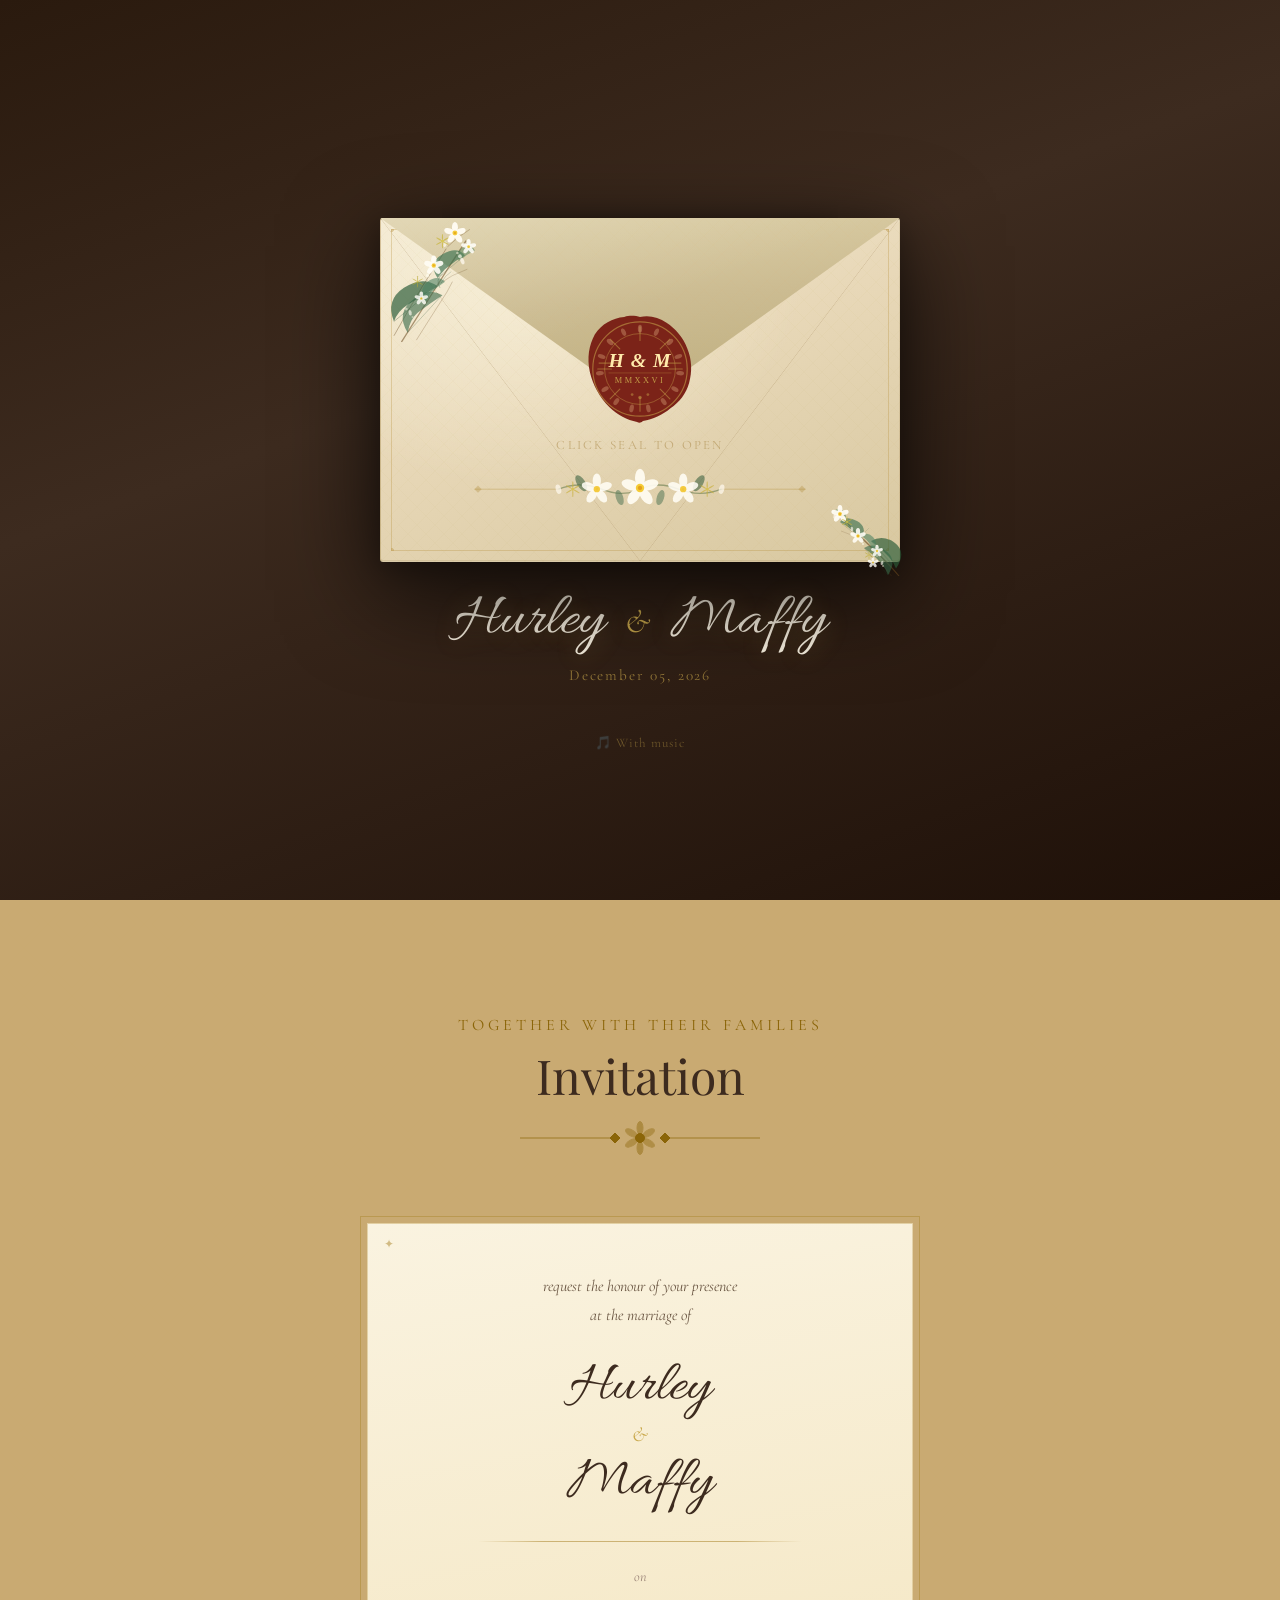
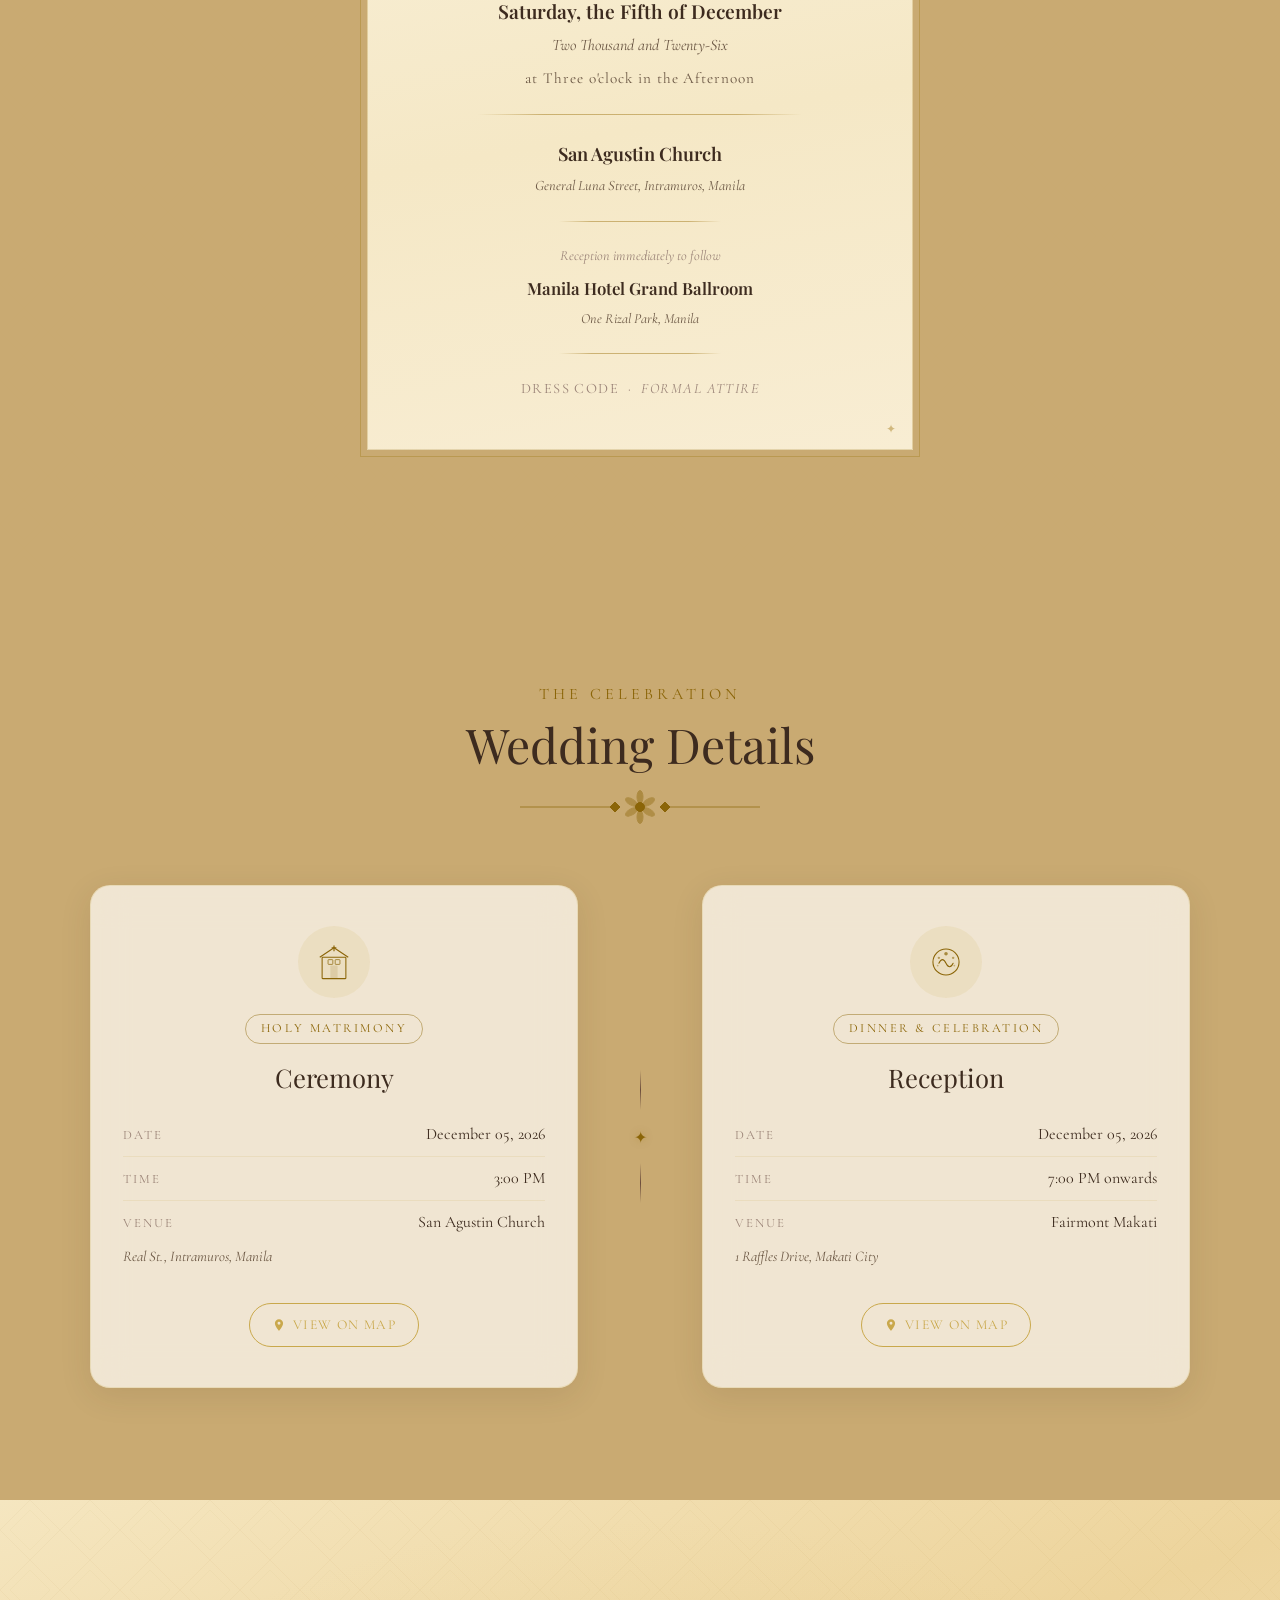
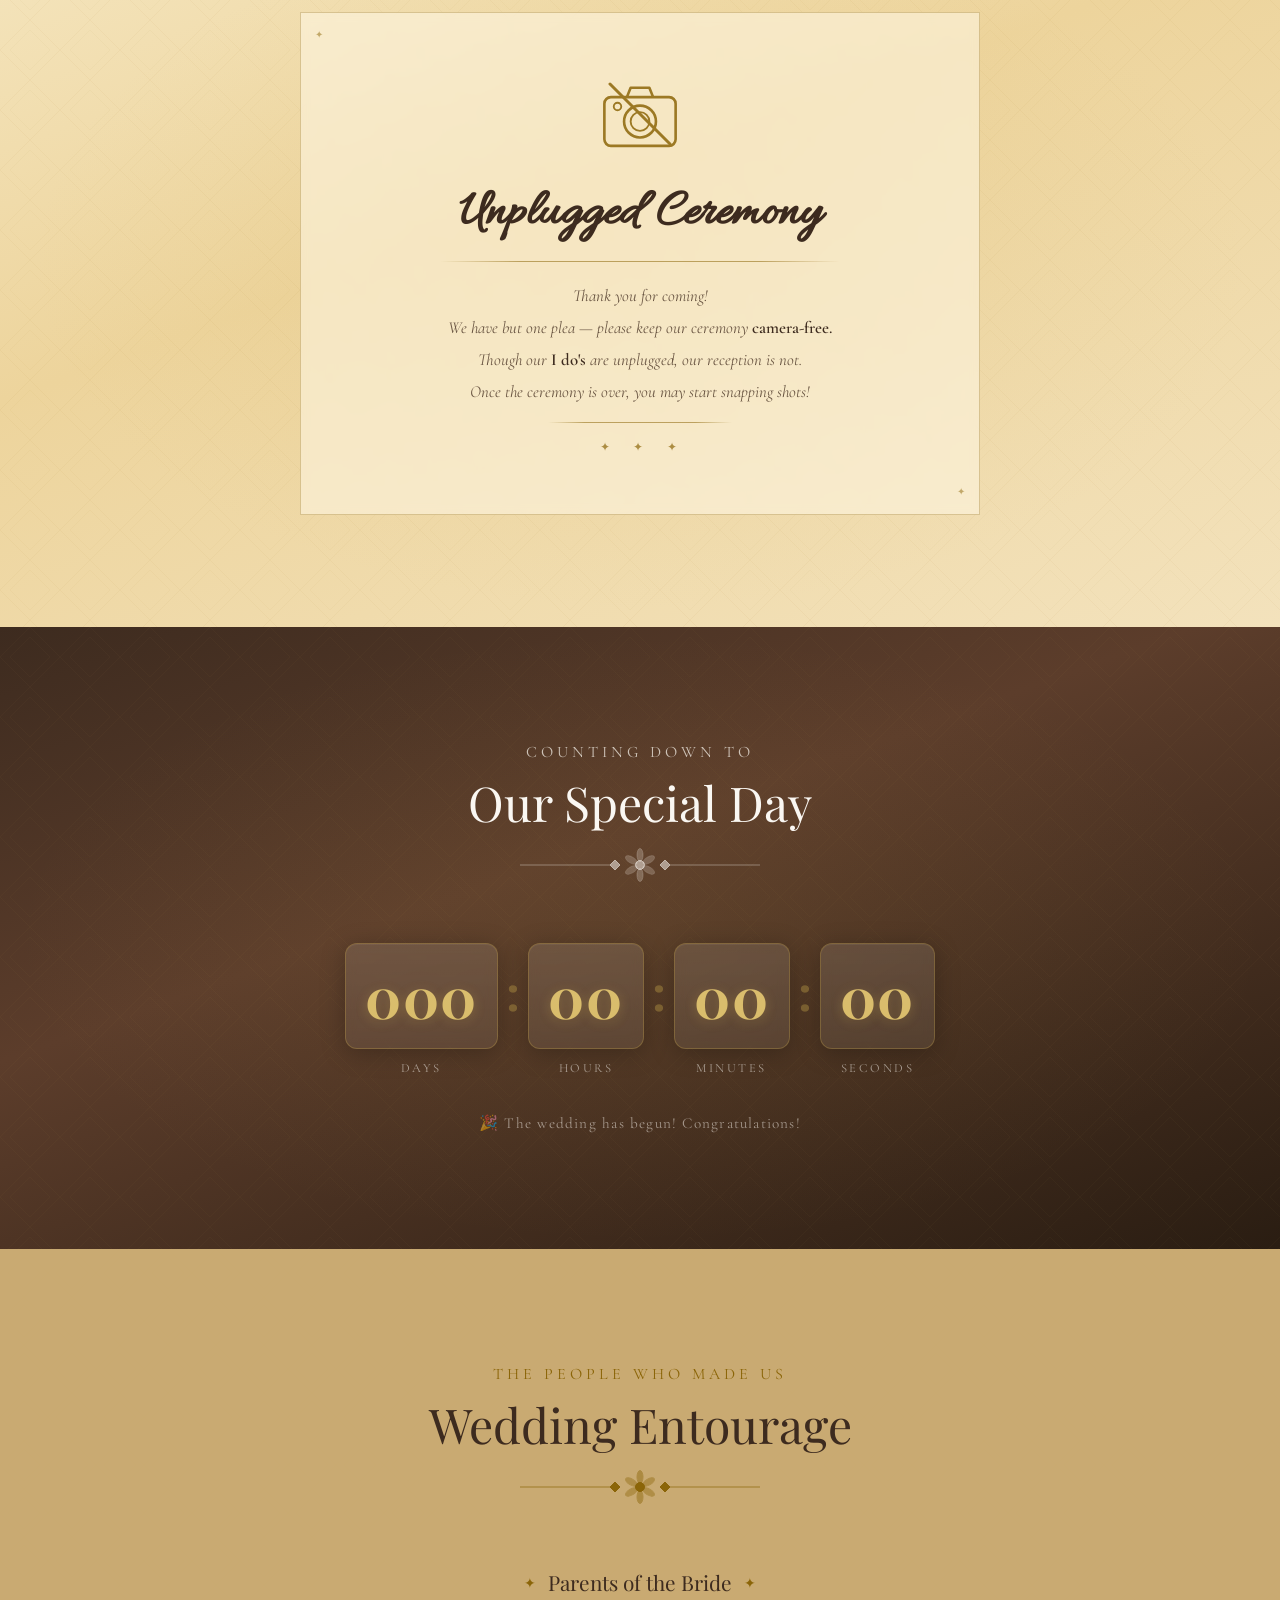
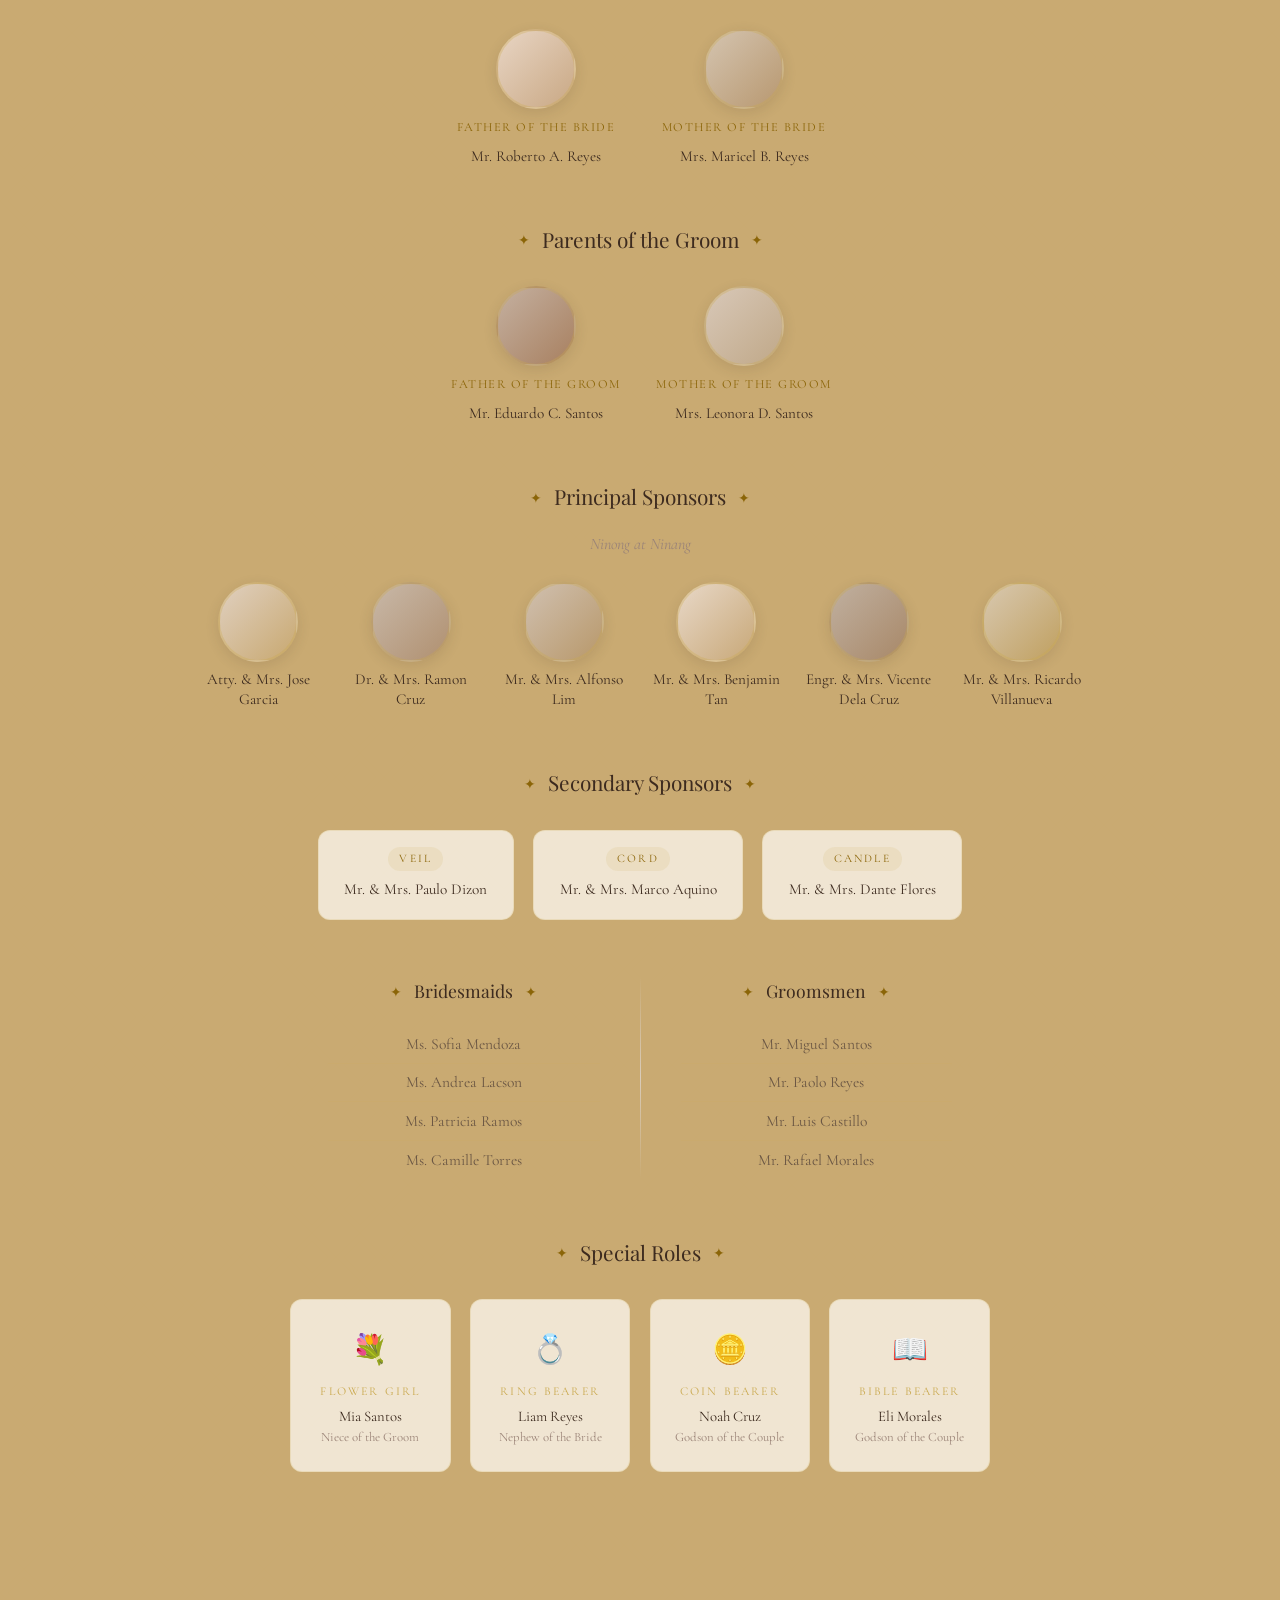
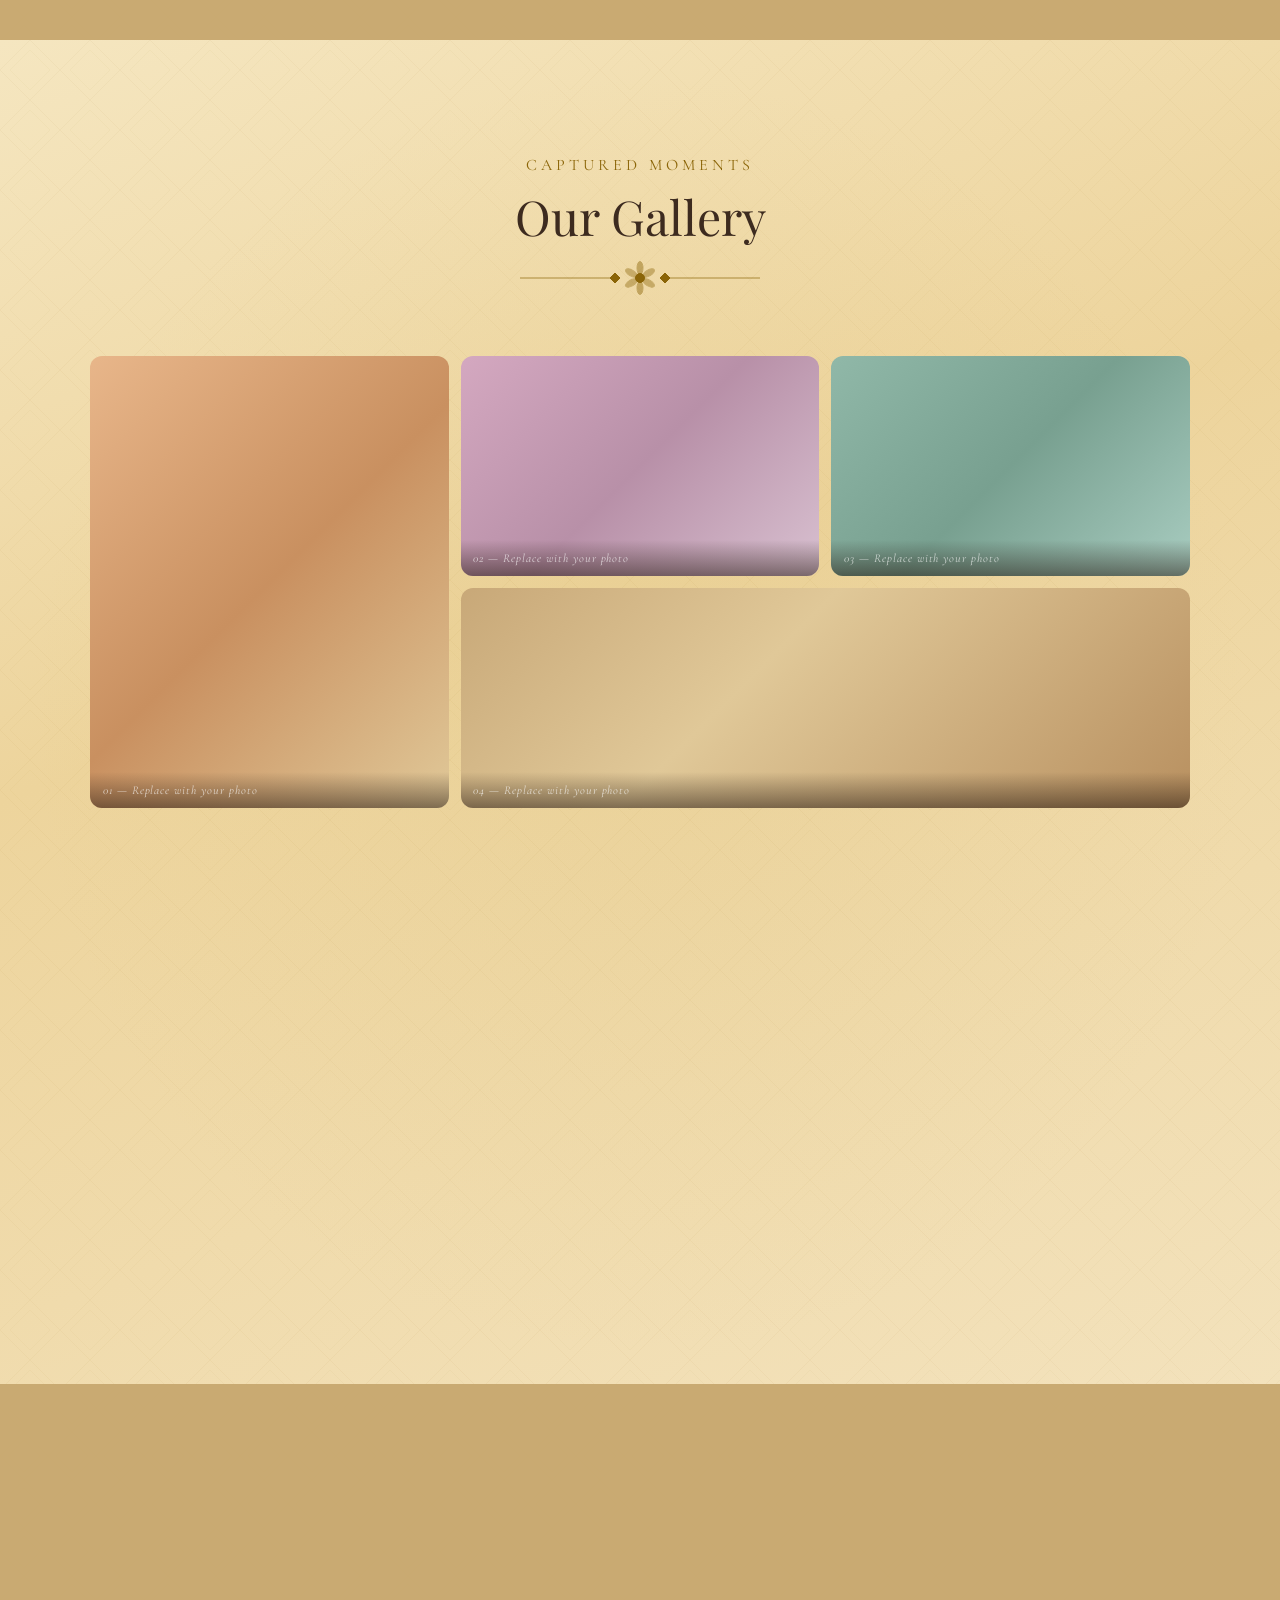
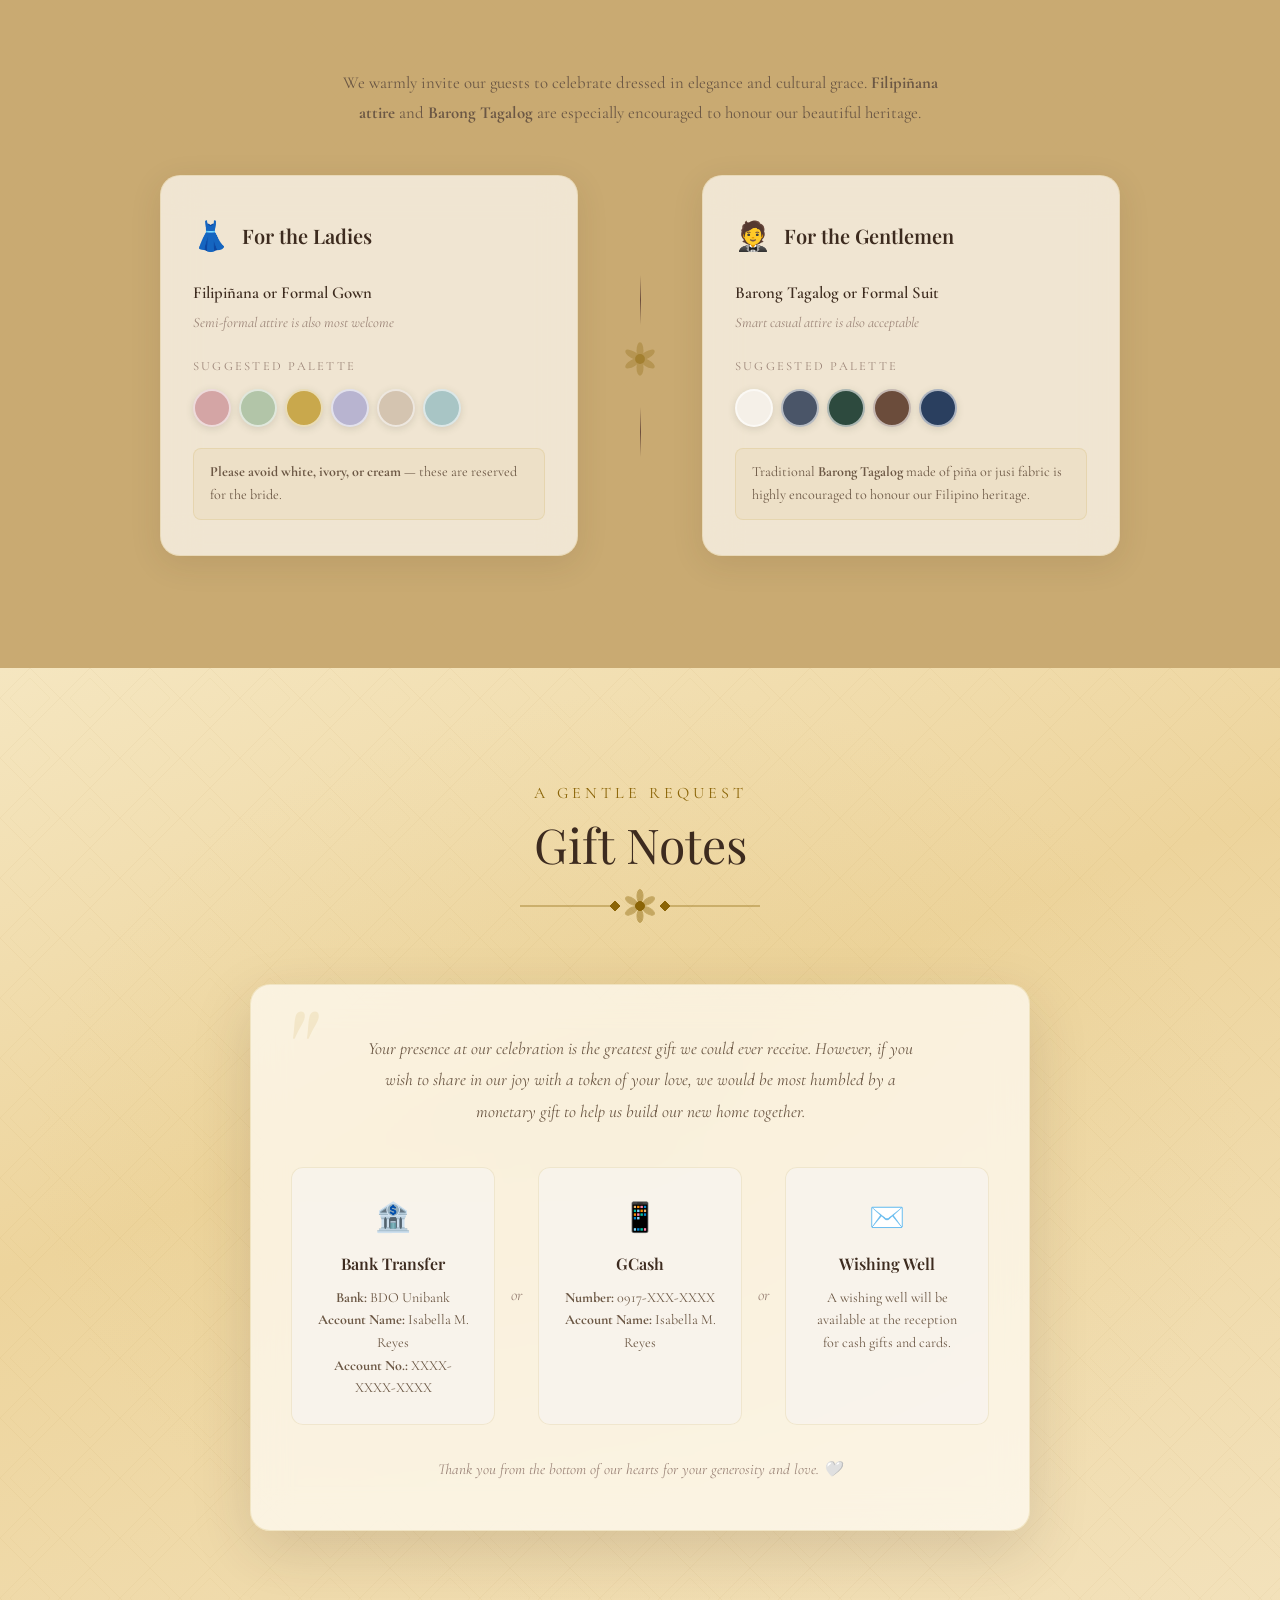
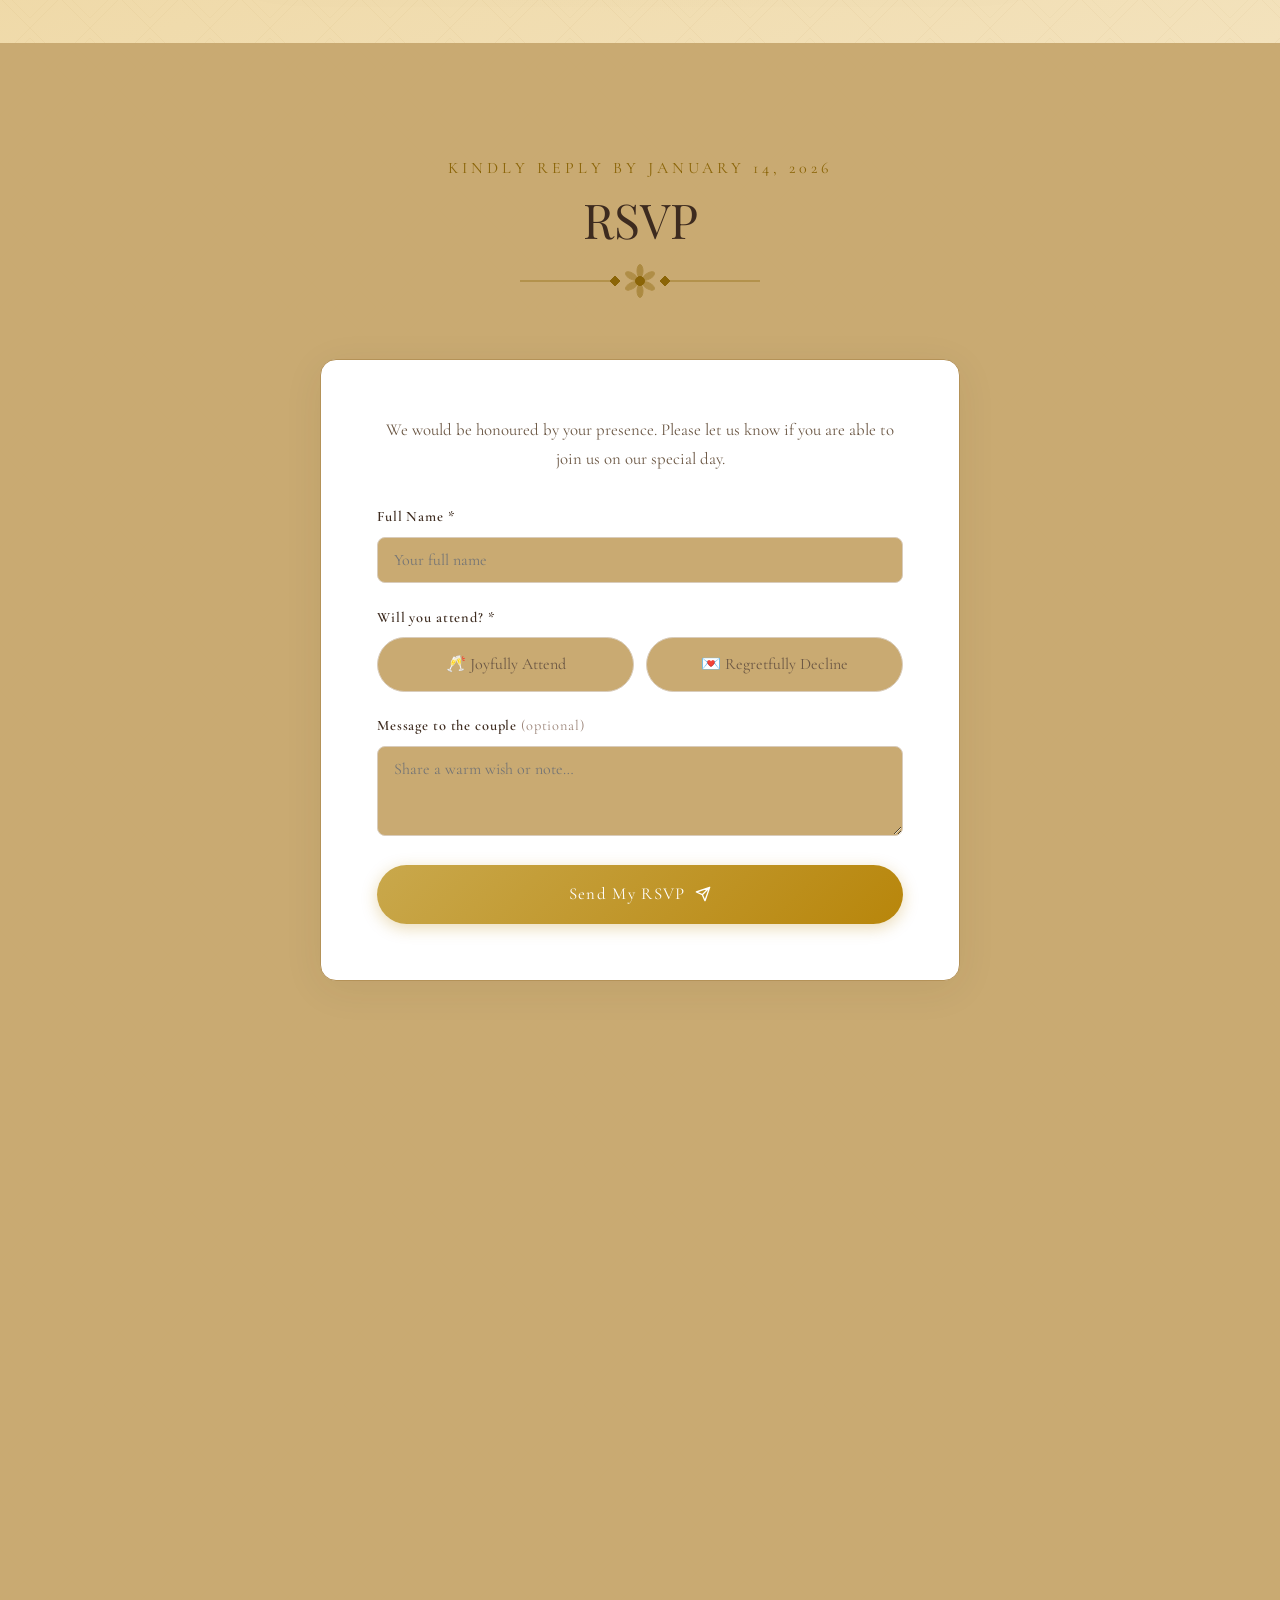
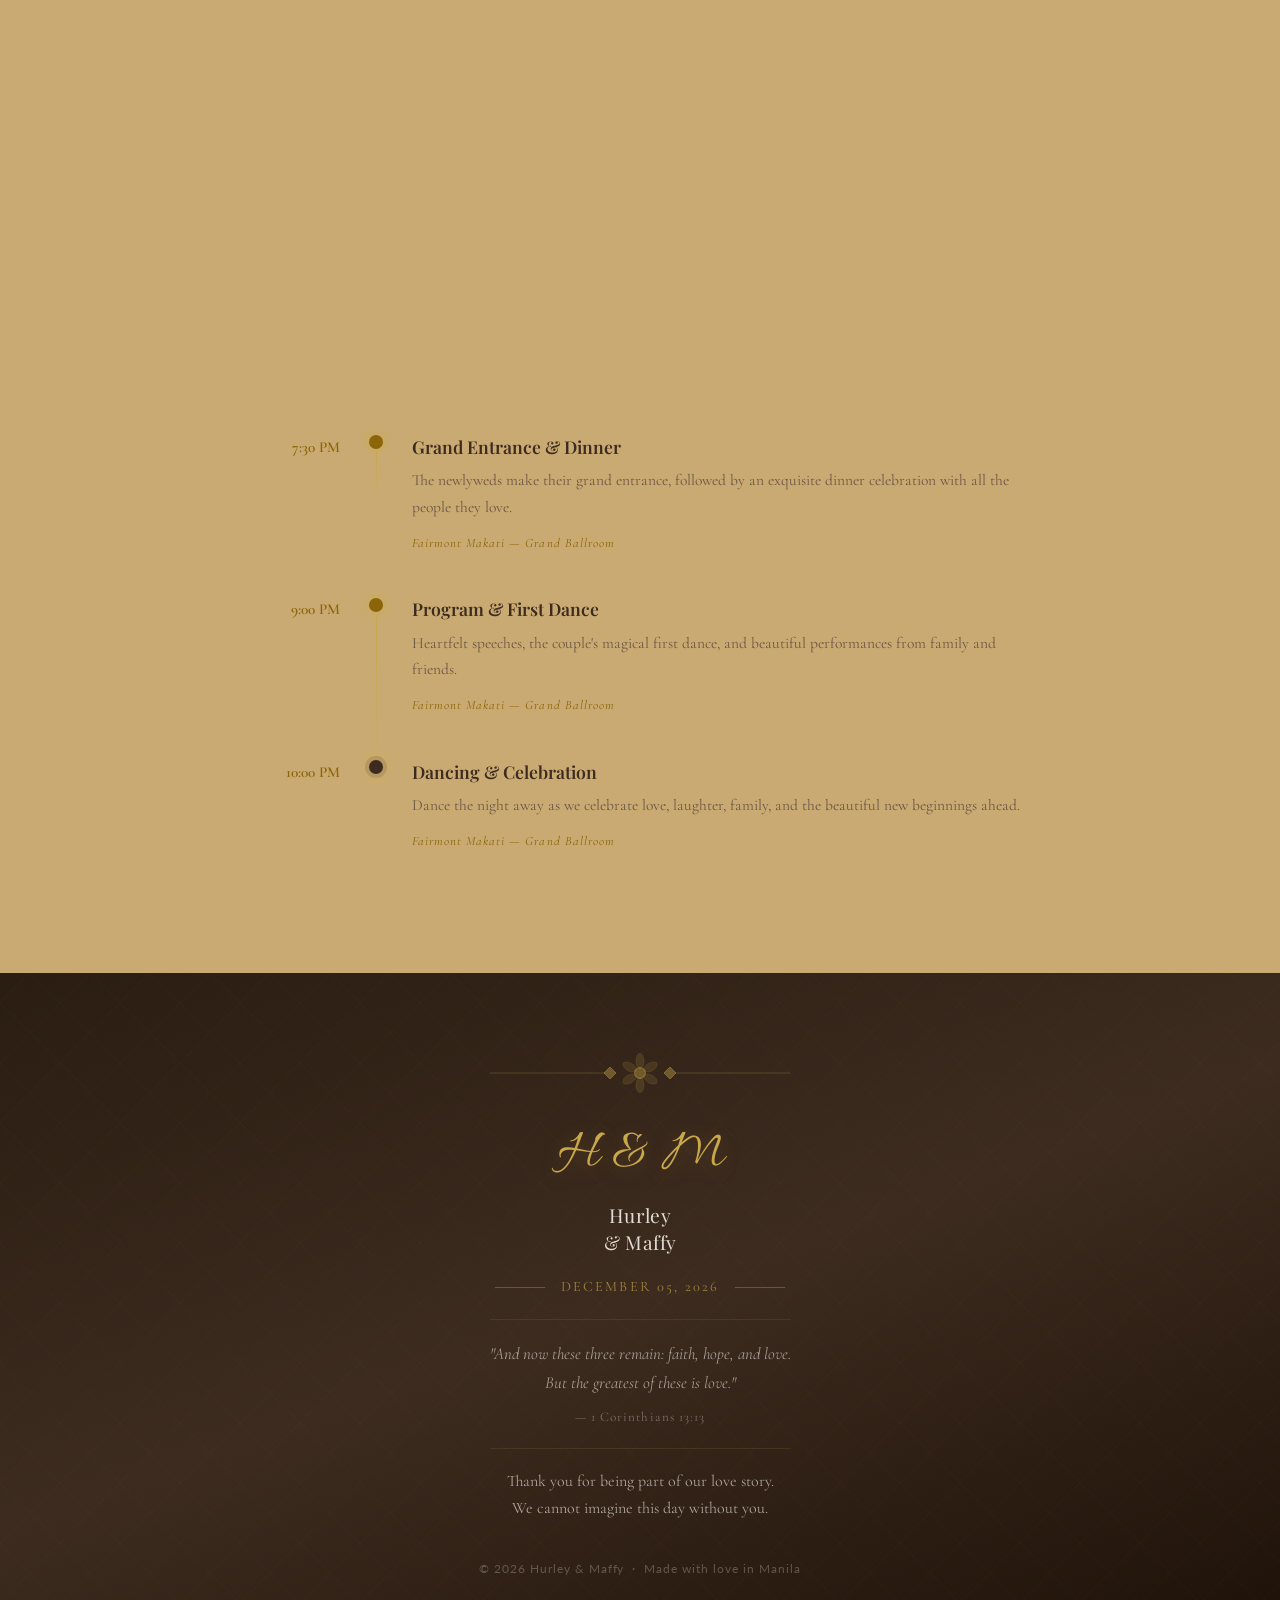
==== index.html @ 31b32812 "index.html > to be fix" ====
<!DOCTYPE html>
<html lang="en">
<head>
  <meta charset="UTF-8" />
  <meta name="viewport" content="width=device-width, initial-scale=1.0" />
  <meta name="description" content="You are cordially invited to the wedding celebration of Hurley and Maffy on December 05, 2026 in Manila, Philippines." />
  <meta property="og:title" content="Hurley &amp; Maffyss | Wedding — December 05, 2026" />
  <meta property="og:description" content="Join us as we celebrate the union of two hearts in Manila, Philippines." />
  <title>Hurley &amp; Maffy | Wedding — December 05, 2026</title>
  <link rel="preconnect" href="https://fonts.googleapis.com" />
  <link rel="preconnect" href="https://fonts.gstatic.com" crossorigin />
  <link href="https://fonts.googleapis.com/css2?family=Allura&family=Playfair+Display:ital,wght@0,400;0,600;0,700;1,400;1,600&family=Cormorant+Garamond:ital,wght@0,300;0,400;0,500;0,600;1,300;1,400;1,600&family=Lato:wght@300;400;700&display=swap" rel="stylesheet" />
  <link rel="stylesheet" href="styles.css" />
</head>
<body>

  <!-- ░░ SPLASH / ENVELOPE ░░ -->
  <div class="splash-screen" id="splashScreen" role="dialog" aria-label="Open invitation">
    <div class="splash-petals" aria-hidden="true">
      <div class="sp" style="--x:10%;--d:0s;--dur:9s"></div>
      <div class="sp" style="--x:25%;--d:1.2s;--dur:11s"></div>
      <div class="sp" style="--x:45%;--d:2.5s;--dur:8s"></div>
      <div class="sp" style="--x:65%;--d:.6s;--dur:12s"></div>
      <div class="sp" style="--x:82%;--d:3s;--dur:10s"></div>
    </div>

    <div class="env-scene">
      <!-- Envelope -->
      <div class="envelope" id="envelope">

        <!-- Flap (folds backward on open) -->
        <div class="env-flap" id="envFlap" aria-hidden="true">
          <div class="env-flap-face"></div>
        </div>

        <!-- Body -->
        <div class="env-body">
          <!-- Diagonal fold lines -->
          <div class="env-folds" aria-hidden="true"></div>

          <!-- Wax seal (flat style) -->
          <button class="env-seal" id="sealBtn" aria-label="Click seal to open invitation">
            <svg class="seal-svg" viewBox="0 0 120 120" aria-hidden="true">
              <!-- Flat wax blob — organic edge, solid colour, no 3-D effects -->
              <path d="M60 7 C69 5,79 7,87 13 C96 19,104 28,108 39
                        C113 51,113 63,110 74 C107 85,100 94,91 100
                        C83 107,73 111,63 113 C61 115,59 115,57 114
                        C47 112,37 107,29 99 C19 89,12 76,9 63
                        C6 49,8 36,14 25 C21 14,32 8,44 7 C50 5,56 6,60 7Z"
                    fill="#7B2318"/>

              <!-- Outer ring -->
              <circle cx="60" cy="60" r="48" fill="none"
                      stroke="rgba(201,168,76,.55)" stroke-width="1.2"/>

              <!-- Inner ring -->
              <circle cx="60" cy="60" r="36" fill="none"
                      stroke="rgba(201,168,76,.45)" stroke-width=".9"/>

              <!-- 8-ray Philippine sun -->
              <g transform="translate(60,60)" stroke="rgba(201,168,76,.5)"
                 stroke-width="1.1" stroke-linecap="round">
                <line x1="0" y1="-43" x2="0" y2="-29"/>
                <line x1="0" y1="-43" x2="0" y2="-29" transform="rotate(45)"/>
                <line x1="0" y1="-43" x2="0" y2="-29" transform="rotate(90)"/>
                <line x1="0" y1="-43" x2="0" y2="-29" transform="rotate(135)"/>
                <line x1="0" y1="-43" x2="0" y2="-29" transform="rotate(180)"/>
                <line x1="0" y1="-43" x2="0" y2="-29" transform="rotate(225)"/>
                <line x1="0" y1="-43" x2="0" y2="-29" transform="rotate(270)"/>
                <line x1="0" y1="-43" x2="0" y2="-29" transform="rotate(315)"/>
              </g>

              <!-- Sampaguita petal wreath -->
              <g transform="translate(60,60)" fill="rgba(255,220,160,.28)">
                <ellipse cx="0" cy="-41" rx="2.2" ry="4" transform="rotate(0)"/>
                <ellipse cx="0" cy="-41" rx="2.2" ry="4" transform="rotate(24)"/>
                <ellipse cx="0" cy="-41" rx="2.2" ry="4" transform="rotate(48)"/>
                <ellipse cx="0" cy="-41" rx="2.2" ry="4" transform="rotate(72)"/>
                <ellipse cx="0" cy="-41" rx="2.2" ry="4" transform="rotate(96)"/>
                <ellipse cx="0" cy="-41" rx="2.2" ry="4" transform="rotate(120)"/>
                <ellipse cx="0" cy="-41" rx="2.2" ry="4" transform="rotate(144)"/>
                <ellipse cx="0" cy="-41" rx="2.2" ry="4" transform="rotate(168)"/>
                <ellipse cx="0" cy="-41" rx="2.2" ry="4" transform="rotate(192)"/>
                <ellipse cx="0" cy="-41" rx="2.2" ry="4" transform="rotate(216)"/>
                <ellipse cx="0" cy="-41" rx="2.2" ry="4" transform="rotate(240)"/>
                <ellipse cx="0" cy="-41" rx="2.2" ry="4" transform="rotate(264)"/>
                <ellipse cx="0" cy="-41" rx="2.2" ry="4" transform="rotate(288)"/>
                <ellipse cx="0" cy="-41" rx="2.2" ry="4" transform="rotate(312)"/>
                <ellipse cx="0" cy="-41" rx="2.2" ry="4" transform="rotate(336)"/>
              </g>

              <!-- Flanking rules -->
              <line x1="18" y1="54" x2="38" y2="54" stroke="rgba(201,168,76,.6)" stroke-width="1"/>
              <line x1="82" y1="54" x2="102" y2="54" stroke="rgba(201,168,76,.6)" stroke-width="1"/>

              <!-- H & M -->
              <text x="60" y="58" text-anchor="middle"
                    font-family="Georgia,'Times New Roman',serif"
                    font-size="20" font-style="italic" font-weight="bold"
                    fill="rgba(255,235,172,1)" letter-spacing="1">H &amp; M</text>

              <!-- Divider -->
              <line x1="28" y1="64" x2="92" y2="64"
                    stroke="rgba(201,168,76,.38)" stroke-width=".7"/>

              <!-- Year -->
              <text x="60" y="74" text-anchor="middle"
                    font-family="Georgia,serif" font-size="8.5"
                    fill="rgba(201,168,76,.9)" letter-spacing="2.5">MMXXVI</text>

              <!-- Bottom dots -->
              <circle cx="52" cy="86" r="1.4" fill="rgba(201,168,76,.45)"/>
              <circle cx="60" cy="89" r="1.8" fill="rgba(201,168,76,.5)"/>
              <circle cx="68" cy="86" r="1.4" fill="rgba(201,168,76,.45)"/>
            </svg>
          </button>
          <!-- Hint text below seal -->
          <p class="seal-hint">Click Seal To Open</p>

          <!-- Sampaguita garland under the seal -->
          <div class="env-garland" aria-hidden="true">
            <svg viewBox="0 0 300 62" xmlns="http://www.w3.org/2000/svg">
              <!-- Gold rules with diamond caps -->
              <line x1="12" y1="31" x2="82" y2="31" stroke="rgba(175,138,52,.38)" stroke-width=".8"/>
              <path d="M12 31 L15 28 L18 31 L15 34Z" fill="rgba(175,138,52,.32)"/>
              <line x1="218" y1="31" x2="288" y2="31" stroke="rgba(175,138,52,.38)" stroke-width=".8"/>
              <path d="M288 31 L285 28 L282 31 L285 34Z" fill="rgba(175,138,52,.32)"/>

              <!-- Connecting vine -->
              <path d="M82 31 Q100 24 118 31 Q135 38 150 31 Q165 24 182 31 Q200 38 218 31"
                    stroke="#4A6838" stroke-width="1.1" fill="none" opacity=".48"/>

              <!-- Leaves -->
              <ellipse cx="101" cy="26" rx="3.5" ry="7.5" fill="#3A6040" opacity=".58" transform="rotate(-32 101 26)"/>
              <ellipse cx="199" cy="26" rx="3.5" ry="7.5" fill="#3A6040" opacity=".58" transform="rotate(32 199 26)"/>
              <ellipse cx="133" cy="38" rx="3"   ry="6.5" fill="#487050" opacity=".5"  transform="rotate(-18 133 38)"/>
              <ellipse cx="167" cy="38" rx="3"   ry="6.5" fill="#487050" opacity=".5"  transform="rotate(18 167 38)"/>

              <!-- Centre sampaguita (large) -->
              <g transform="translate(150,30)">
                <ellipse cx="0" cy="-8.5" rx="4.2" ry="7.5" fill="#FFFCF2" opacity=".93"/>
                <ellipse cx="0" cy="-8.5" rx="4.2" ry="7.5" fill="#FFFCF2" opacity=".93" transform="rotate(72)"/>
                <ellipse cx="0" cy="-8.5" rx="4.2" ry="7.5" fill="#FFFCF2" opacity=".93" transform="rotate(144)"/>
                <ellipse cx="0" cy="-8.5" rx="4.2" ry="7.5" fill="#FFFCF2" opacity=".93" transform="rotate(216)"/>
                <ellipse cx="0" cy="-8.5" rx="4.2" ry="7.5" fill="#FFFCF2" opacity=".93" transform="rotate(288)"/>
                <circle cx="0" cy="0" r="3.5" fill="#F4C828" opacity=".92"/>
                <circle cx="0" cy="0" r="1.8" fill="#E09818" opacity=".82"/>
              </g>

              <!-- Left sampaguita -->
              <g transform="translate(114,31) scale(.82)">
                <ellipse cx="0" cy="-8.5" rx="4.2" ry="7.5" fill="#FFFDF5" opacity=".88"/>
                <ellipse cx="0" cy="-8.5" rx="4.2" ry="7.5" fill="#FFFDF5" opacity=".88" transform="rotate(72)"/>
                <ellipse cx="0" cy="-8.5" rx="4.2" ry="7.5" fill="#FFFDF5" opacity=".88" transform="rotate(144)"/>
                <ellipse cx="0" cy="-8.5" rx="4.2" ry="7.5" fill="#FFFDF5" opacity=".88" transform="rotate(216)"/>
                <ellipse cx="0" cy="-8.5" rx="4.2" ry="7.5" fill="#FFFDF5" opacity=".88" transform="rotate(288)"/>
                <circle cx="0" cy="0" r="3.2" fill="#F2C428" opacity=".88"/>
              </g>

              <!-- Right sampaguita -->
              <g transform="translate(186,31) scale(.82)">
                <ellipse cx="0" cy="-8.5" rx="4.2" ry="7.5" fill="#FFFDF5" opacity=".88"/>
                <ellipse cx="0" cy="-8.5" rx="4.2" ry="7.5" fill="#FFFDF5" opacity=".88" transform="rotate(72)"/>
                <ellipse cx="0" cy="-8.5" rx="4.2" ry="7.5" fill="#FFFDF5" opacity=".88" transform="rotate(144)"/>
                <ellipse cx="0" cy="-8.5" rx="4.2" ry="7.5" fill="#FFFDF5" opacity=".88" transform="rotate(216)"/>
                <ellipse cx="0" cy="-8.5" rx="4.2" ry="7.5" fill="#FFFDF5" opacity=".88" transform="rotate(288)"/>
                <circle cx="0" cy="0" r="3.2" fill="#F2C428" opacity=".88"/>
              </g>

              <!-- Ilang-ilang stars flanking -->
              <g transform="translate(94,31) scale(.6)">
                <path d="M0 0 Q1.6 4 .6 10 Q0 12 -.6 10 Q-1.6 4 0 0" fill="#C8B038" opacity=".68" transform="rotate(0)"/>
                <path d="M0 0 Q1.6 4 .6 10 Q0 12 -.6 10 Q-1.6 4 0 0" fill="#C8B038" opacity=".68" transform="rotate(60)"/>
                <path d="M0 0 Q1.6 4 .6 10 Q0 12 -.6 10 Q-1.6 4 0 0" fill="#C8B038" opacity=".68" transform="rotate(120)"/>
                <path d="M0 0 Q1.6 4 .6 10 Q0 12 -.6 10 Q-1.6 4 0 0" fill="#C8B038" opacity=".68" transform="rotate(180)"/>
                <path d="M0 0 Q1.6 4 .6 10 Q0 12 -.6 10 Q-1.6 4 0 0" fill="#C8B038" opacity=".68" transform="rotate(240)"/>
                <path d="M0 0 Q1.6 4 .6 10 Q0 12 -.6 10 Q-1.6 4 0 0" fill="#C8B038" opacity=".68" transform="rotate(300)"/>
                <circle cx="0" cy="0" r="2" fill="#D8C040" opacity=".72"/>
              </g>
              <g transform="translate(206,31) scale(.6)">
                <path d="M0 0 Q1.6 4 .6 10 Q0 12 -.6 10 Q-1.6 4 0 0" fill="#C8B038" opacity=".68" transform="rotate(0)"/>
                <path d="M0 0 Q1.6 4 .6 10 Q0 12 -.6 10 Q-1.6 4 0 0" fill="#C8B038" opacity=".68" transform="rotate(60)"/>
                <path d="M0 0 Q1.6 4 .6 10 Q0 12 -.6 10 Q-1.6 4 0 0" fill="#C8B038" opacity=".68" transform="rotate(120)"/>
                <path d="M0 0 Q1.6 4 .6 10 Q0 12 -.6 10 Q-1.6 4 0 0" fill="#C8B038" opacity=".68" transform="rotate(180)"/>
                <path d="M0 0 Q1.6 4 .6 10 Q0 12 -.6 10 Q-1.6 4 0 0" fill="#C8B038" opacity=".68" transform="rotate(240)"/>
                <path d="M0 0 Q1.6 4 .6 10 Q0 12 -.6 10 Q-1.6 4 0 0" fill="#C8B038" opacity=".68" transform="rotate(300)"/>
                <circle cx="0" cy="0" r="2" fill="#D8C040" opacity=".72"/>
              </g>

              <!-- Small buds -->
              <ellipse cx="82"  cy="31" rx="2.2" ry="4"   fill="#FFFAF0" opacity=".7"  transform="rotate(-15 82 31)"/>
              <ellipse cx="218" cy="31" rx="2.2" ry="4"   fill="#FFFAF0" opacity=".7"  transform="rotate(15 218 31)"/>
            </svg>
          </div>
        </div>

        <!-- Invitation card — slides up from inside when envelope opens -->
        <div class="env-card-clip" aria-hidden="true">
          <div class="env-card">
            <p class="ec-pre">You are cordially invited</p>
            <div class="ec-divider"></div>
            <p class="ec-names">Hurley <em>&amp;</em> Maffy</p>
            <div class="ec-divider"></div>
            <p class="ec-date">December 05, 2026</p>
          </div>
        </div>

        <!-- Filipiniana floral corner (sampaguita · ilang-ilang · tropical leaves) -->
        <div class="env-flowers" aria-hidden="true">
          <svg viewBox="0 0 250 225" xmlns="http://www.w3.org/2000/svg">

            <!-- MAIN STEMS -->
            <path d="M18 225 Q48 178 75 135 Q98 98 122 62" stroke="#6B4A20" stroke-width="2.2" fill="none" opacity=".55"/>
            <path d="M6 215 Q30 172 52 135 Q72 105 90 75" stroke="#5A3A14" stroke-width="1.4" fill="none" opacity=".42"/>
            <path d="M42 222 Q62 190 80 162 Q92 145 100 128" stroke="#6B4A20" stroke-width="1.1" fill="none" opacity=".38"/>
            <path d="M78 132 Q100 116 124 108" stroke="#5A3A14" stroke-width="1" fill="none" opacity=".32"/>
            <path d="M92 72 Q108 56 128 44" stroke="#6B4A20" stroke-width="1.3" fill="none" opacity=".38"/>

            <!-- BROAD TROPICAL LEAVES (banana / heliconia style) -->
            <!-- Leaf A – large, sweeps right -->
            <path d="M6 192 Q-8 158 22 138 Q52 118 76 135 Q54 150 28 165 Q12 175 6 192Z" fill="#2A5C38" opacity=".68"/>
            <line x1="6" y1="192" x2="74" y2="136" stroke="#1A3C22" stroke-width=".9" opacity=".5"/>

            <!-- Leaf B – overlapping lower -->
            <path d="M28 210 Q8 178 38 156 Q62 136 84 150 Q64 163 44 178 Q32 188 28 210Z" fill="#366848" opacity=".6"/>
            <line x1="28" y1="210" x2="82" y2="151" stroke="#244C30" stroke-width=".8" opacity=".45"/>

            <!-- Leaf C – upper area -->
            <path d="M76 122 Q60 98 84 84 Q108 70 120 86 Q104 94 88 108 Q80 117 76 122Z" fill="#3A7050" opacity=".65"/>
            <line x1="76" y1="122" x2="119" y2="87" stroke="#285040" stroke-width=".7" opacity=".45"/>

            <!-- Leaf D – small accent -->
            <path d="M58 160 Q44 142 60 128 Q76 116 88 128 Q76 135 64 148 Q60 156 58 160Z" fill="#4A8060" opacity=".58"/>

            <!-- Leaf E – tiny upper right -->
            <path d="M110 95 Q104 80 118 72 Q130 66 136 78 Q124 84 114 92Z" fill="#508058" opacity=".52"/>

            <!-- PALM FROND accent lines -->
            <path d="M80 138 Q72 125 84 116" stroke="#3A6040" stroke-width="1.2" fill="none" opacity=".4"/>
            <path d="M82 130 Q88 118 98 112" stroke="#3A6040" stroke-width="1" fill="none" opacity=".35"/>

            <!-- SAMPAGUITA (Jasminum sambac) — 5-petal white flowers -->
            <!-- Main flower 1 – large -->
            <g transform="translate(104,50)">
              <ellipse cx="0" cy="-9.5" rx="4.8" ry="8.5" fill="#FFFCF3" opacity=".95"/>
              <ellipse cx="0" cy="-9.5" rx="4.8" ry="8.5" fill="#FFFCF3" opacity=".95" transform="rotate(72)"/>
              <ellipse cx="0" cy="-9.5" rx="4.8" ry="8.5" fill="#FFFCF3" opacity=".95" transform="rotate(144)"/>
              <ellipse cx="0" cy="-9.5" rx="4.8" ry="8.5" fill="#FFFCF3" opacity=".95" transform="rotate(216)"/>
              <ellipse cx="0" cy="-9.5" rx="4.8" ry="8.5" fill="#FFFCF3" opacity=".95" transform="rotate(288)"/>
              <circle cx="0" cy="0" r="4"   fill="#F4CA30" opacity=".92"/>
              <circle cx="0" cy="0" r="2"   fill="#E8A818" opacity=".85"/>
            </g>

            <!-- Sampaguita 2 – medium -->
            <g transform="translate(70,102)">
              <ellipse cx="0" cy="-8.5" rx="4.3" ry="7.5" fill="#FFFDF5" opacity=".9"/>
              <ellipse cx="0" cy="-8.5" rx="4.3" ry="7.5" fill="#FFFDF5" opacity=".9" transform="rotate(72)"/>
              <ellipse cx="0" cy="-8.5" rx="4.3" ry="7.5" fill="#FFFDF5" opacity=".9" transform="rotate(144)"/>
              <ellipse cx="0" cy="-8.5" rx="4.3" ry="7.5" fill="#FFFDF5" opacity=".9" transform="rotate(216)"/>
              <ellipse cx="0" cy="-8.5" rx="4.3" ry="7.5" fill="#FFFDF5" opacity=".9" transform="rotate(288)"/>
              <circle cx="0" cy="0" r="3.5" fill="#F2C828" opacity=".88"/>
              <circle cx="0" cy="0" r="1.8" fill="#E8A818" opacity=".8"/>
            </g>

            <!-- Sampaguita 3 – small, upper right -->
            <g transform="translate(126,72) scale(.78)">
              <ellipse cx="0" cy="-8.5" rx="4.3" ry="7.5" fill="#FFFEF8" opacity=".88"/>
              <ellipse cx="0" cy="-8.5" rx="4.3" ry="7.5" fill="#FFFEF8" opacity=".88" transform="rotate(72)"/>
              <ellipse cx="0" cy="-8.5" rx="4.3" ry="7.5" fill="#FFFEF8" opacity=".88" transform="rotate(144)"/>
              <ellipse cx="0" cy="-8.5" rx="4.3" ry="7.5" fill="#FFFEF8" opacity=".88" transform="rotate(216)"/>
              <ellipse cx="0" cy="-8.5" rx="4.3" ry="7.5" fill="#FFFEF8" opacity=".88" transform="rotate(288)"/>
              <circle cx="0" cy="0" r="3" fill="#F0C420" opacity=".82"/>
            </g>

            <!-- Sampaguita 4 – small, lower left -->
            <g transform="translate(50,155) scale(.7)">
              <ellipse cx="0" cy="-8.5" rx="4.3" ry="7.5" fill="#FFFEF8" opacity=".82"/>
              <ellipse cx="0" cy="-8.5" rx="4.3" ry="7.5" fill="#FFFEF8" opacity=".82" transform="rotate(72)"/>
              <ellipse cx="0" cy="-8.5" rx="4.3" ry="7.5" fill="#FFFEF8" opacity=".82" transform="rotate(144)"/>
              <ellipse cx="0" cy="-8.5" rx="4.3" ry="7.5" fill="#FFFEF8" opacity=".82" transform="rotate(216)"/>
              <ellipse cx="0" cy="-8.5" rx="4.3" ry="7.5" fill="#FFFEF8" opacity=".82" transform="rotate(288)"/>
              <circle cx="0" cy="0" r="2.8" fill="#EEC020" opacity=".75"/>
            </g>

            <!-- Sampaguita buds (closed) -->
            <ellipse cx="116" cy="95" rx="3" ry="5.5" fill="#FFFAF0" opacity=".75" transform="rotate(-20 116 95)"/>
            <ellipse cx="88"  cy="68" rx="2.5" ry="4.5" fill="#FFFAF0" opacity=".7" transform="rotate(15 88 68)"/>
            <ellipse cx="32"  cy="178" rx="2.5" ry="4.5" fill="#FFFAF0" opacity=".65" transform="rotate(-10 32 178)"/>

            <!-- ILANG-ILANG (star-shaped yellow-green) -->
            <!-- Ilang 1 -->
            <g transform="translate(84,63)">
              <path d="M0 0 Q1.8 4.5 .7 10.5 Q0 12.5 -.7 10.5 Q-1.8 4.5 0 0" fill="#C8B438" opacity=".72" transform="rotate(0)"/>
              <path d="M0 0 Q1.8 4.5 .7 10.5 Q0 12.5 -.7 10.5 Q-1.8 4.5 0 0" fill="#C8B438" opacity=".72" transform="rotate(60)"/>
              <path d="M0 0 Q1.8 4.5 .7 10.5 Q0 12.5 -.7 10.5 Q-1.8 4.5 0 0" fill="#C8B438" opacity=".72" transform="rotate(120)"/>
              <path d="M0 0 Q1.8 4.5 .7 10.5 Q0 12.5 -.7 10.5 Q-1.8 4.5 0 0" fill="#C8B438" opacity=".72" transform="rotate(180)"/>
              <path d="M0 0 Q1.8 4.5 .7 10.5 Q0 12.5 -.7 10.5 Q-1.8 4.5 0 0" fill="#C8B438" opacity=".72" transform="rotate(240)"/>
              <path d="M0 0 Q1.8 4.5 .7 10.5 Q0 12.5 -.7 10.5 Q-1.8 4.5 0 0" fill="#C8B438" opacity=".72" transform="rotate(300)"/>
              <circle cx="0" cy="0" r="2.2" fill="#D8C848" opacity=".8"/>
            </g>

            <!-- Ilang 2 – smaller -->
            <g transform="translate(44,128) scale(.82)">
              <path d="M0 0 Q1.8 4.5 .7 10.5 Q0 12.5 -.7 10.5 Q-1.8 4.5 0 0" fill="#B8A830" opacity=".65" transform="rotate(0)"/>
              <path d="M0 0 Q1.8 4.5 .7 10.5 Q0 12.5 -.7 10.5 Q-1.8 4.5 0 0" fill="#B8A830" opacity=".65" transform="rotate(60)"/>
              <path d="M0 0 Q1.8 4.5 .7 10.5 Q0 12.5 -.7 10.5 Q-1.8 4.5 0 0" fill="#B8A830" opacity=".65" transform="rotate(120)"/>
              <path d="M0 0 Q1.8 4.5 .7 10.5 Q0 12.5 -.7 10.5 Q-1.8 4.5 0 0" fill="#B8A830" opacity=".65" transform="rotate(180)"/>
              <path d="M0 0 Q1.8 4.5 .7 10.5 Q0 12.5 -.7 10.5 Q-1.8 4.5 0 0" fill="#B8A830" opacity=".65" transform="rotate(240)"/>
              <path d="M0 0 Q1.8 4.5 .7 10.5 Q0 12.5 -.7 10.5 Q-1.8 4.5 0 0" fill="#B8A830" opacity=".65" transform="rotate(300)"/>
              <circle cx="0" cy="0" r="2" fill="#C8B840" opacity=".72"/>
            </g>

            <!-- Tiny pearl/berry accents -->
            <circle cx="112" cy="87" r="3"   fill="#FFFCEC" opacity=".7"/>
            <circle cx="108" cy="82" r="2"   fill="#F5F0D8" opacity=".6"/>
            <circle cx="60"  cy="118" r="2.5" fill="#FFFDF0" opacity=".65"/>
            <circle cx="26"  cy="172" r="2.2" fill="#F5F2E0" opacity=".55"/>
            <circle cx="36"  cy="185" r="1.8" fill="#F0EDD8" opacity=".5"/>
          </svg>
        </div>

        <!-- Bottom-right floral corner -->
        <div class="env-flowers env-flowers-br" aria-hidden="true">
          <svg viewBox="0 0 200 180" xmlns="http://www.w3.org/2000/svg">

            <!-- STEMS from bottom-right going to top-left -->
            <path d="M200 180 Q168 142 132 110 Q106 86 82 58" stroke="#6B4A20" stroke-width="2.2" fill="none" opacity=".54"/>
            <path d="M196 176 Q164 140 128 108 Q102 86 80 62" stroke="#5A3A14" stroke-width="1.3" fill="none" opacity=".4"/>
            <path d="M185 180 Q165 157 150 132 Q138 116 130 106" stroke="#6B4A20" stroke-width="1" fill="none" opacity=".36"/>
            <path d="M130 110 Q108 98 84 90" stroke="#5A3A14" stroke-width="1" fill="none" opacity=".3"/>

            <!-- TROPICAL LEAVES -->
            <path d="M194 165 Q216 132 192 114 Q168 96 144 110 Q164 124 180 142 Q190 154 194 165Z" fill="#2A5C38" opacity=".67"/>
            <line x1="194" y1="165" x2="145" y2="111" stroke="#1A3C22" stroke-width=".9" opacity=".48"/>
            <path d="M178 178 Q198 148 174 130 Q150 112 130 124 Q148 136 164 154 Q174 166 178 178Z" fill="#366848" opacity=".6"/>
            <line x1="178" y1="178" x2="131" y2="125" stroke="#244C30" stroke-width=".8" opacity=".44"/>
            <path d="M124 106 Q138 82 116 70 Q94 58 82 72 Q98 80 112 94 Q120 102 124 106Z" fill="#3A7050" opacity=".63"/>
            <line x1="124" y1="106" x2="83" y2="73" stroke="#285040" stroke-width=".7" opacity=".43"/>
            <path d="M148 130 Q160 114 148 102 Q136 90 124 100 Q136 106 144 120 Q148 126 148 130Z" fill="#4A8060" opacity=".57"/>
            <path d="M92 68 Q98 54 86 48 Q74 42 68 54 Q80 57 88 66Z" fill="#508058" opacity=".5"/>

            <!-- PALM FROND accents -->
            <path d="M128 110 Q120 97 130 88" stroke="#3A6040" stroke-width="1.1" fill="none" opacity=".38"/>
            <path d="M126 102 Q132 90 140 84" stroke="#3A6040" stroke-width=".9" fill="none" opacity=".33"/>

            <!-- SAMPAGUITA flowers -->
            <g transform="translate(82,56)">
              <ellipse cx="0" cy="-9.5" rx="4.8" ry="8.5" fill="#FFFCF3" opacity=".95"/>
              <ellipse cx="0" cy="-9.5" rx="4.8" ry="8.5" fill="#FFFCF3" opacity=".95" transform="rotate(72)"/>
              <ellipse cx="0" cy="-9.5" rx="4.8" ry="8.5" fill="#FFFCF3" opacity=".95" transform="rotate(144)"/>
              <ellipse cx="0" cy="-9.5" rx="4.8" ry="8.5" fill="#FFFCF3" opacity=".95" transform="rotate(216)"/>
              <ellipse cx="0" cy="-9.5" rx="4.8" ry="8.5" fill="#FFFCF3" opacity=".95" transform="rotate(288)"/>
              <circle cx="0" cy="0" r="4"   fill="#F4CA30" opacity=".92"/>
              <circle cx="0" cy="0" r="2"   fill="#E8A818" opacity=".85"/>
            </g>
            <g transform="translate(118,100)">
              <ellipse cx="0" cy="-8.5" rx="4.3" ry="7.5" fill="#FFFDF5" opacity=".9"/>
              <ellipse cx="0" cy="-8.5" rx="4.3" ry="7.5" fill="#FFFDF5" opacity=".9" transform="rotate(72)"/>
              <ellipse cx="0" cy="-8.5" rx="4.3" ry="7.5" fill="#FFFDF5" opacity=".9" transform="rotate(144)"/>
              <ellipse cx="0" cy="-8.5" rx="4.3" ry="7.5" fill="#FFFDF5" opacity=".9" transform="rotate(216)"/>
              <ellipse cx="0" cy="-8.5" rx="4.3" ry="7.5" fill="#FFFDF5" opacity=".9" transform="rotate(288)"/>
              <circle cx="0" cy="0" r="3.5" fill="#F2C828" opacity=".88"/>
              <circle cx="0" cy="0" r="1.8" fill="#E8A818" opacity=".8"/>
            </g>
            <g transform="translate(156,130) scale(.78)">
              <ellipse cx="0" cy="-8.5" rx="4.3" ry="7.5" fill="#FFFEF8" opacity=".85"/>
              <ellipse cx="0" cy="-8.5" rx="4.3" ry="7.5" fill="#FFFEF8" opacity=".85" transform="rotate(72)"/>
              <ellipse cx="0" cy="-8.5" rx="4.3" ry="7.5" fill="#FFFEF8" opacity=".85" transform="rotate(144)"/>
              <ellipse cx="0" cy="-8.5" rx="4.3" ry="7.5" fill="#FFFEF8" opacity=".85" transform="rotate(216)"/>
              <ellipse cx="0" cy="-8.5" rx="4.3" ry="7.5" fill="#FFFEF8" opacity=".85" transform="rotate(288)"/>
              <circle cx="0" cy="0" r="3" fill="#F0C420" opacity=".8"/>
            </g>
            <g transform="translate(148,153) scale(.7)">
              <ellipse cx="0" cy="-8.5" rx="4.3" ry="7.5" fill="#FFFEF8" opacity=".8"/>
              <ellipse cx="0" cy="-8.5" rx="4.3" ry="7.5" fill="#FFFEF8" opacity=".8" transform="rotate(72)"/>
              <ellipse cx="0" cy="-8.5" rx="4.3" ry="7.5" fill="#FFFEF8" opacity=".8" transform="rotate(144)"/>
              <ellipse cx="0" cy="-8.5" rx="4.3" ry="7.5" fill="#FFFEF8" opacity=".8" transform="rotate(216)"/>
              <ellipse cx="0" cy="-8.5" rx="4.3" ry="7.5" fill="#FFFEF8" opacity=".8" transform="rotate(288)"/>
              <circle cx="0" cy="0" r="2.8" fill="#EEC020" opacity=".75"/>
            </g>

            <!-- Buds -->
            <ellipse cx="72"  cy="60"  rx="3"   ry="5.5" fill="#FFFAF0" opacity=".73" transform="rotate(15 72 60)"/>
            <ellipse cx="106" cy="86"  rx="2.5" ry="4.5" fill="#FFFAF0" opacity=".67" transform="rotate(-10 106 86)"/>
            <ellipse cx="166" cy="154" rx="2.5" ry="4.5" fill="#FFFAF0" opacity=".62" transform="rotate(20 166 154)"/>

            <!-- ILANG-ILANG -->
            <g transform="translate(96,72)">
              <path d="M0 0 Q1.8 4.5 .7 10.5 Q0 12.5 -.7 10.5 Q-1.8 4.5 0 0" fill="#C8B438" opacity=".7" transform="rotate(0)"/>
              <path d="M0 0 Q1.8 4.5 .7 10.5 Q0 12.5 -.7 10.5 Q-1.8 4.5 0 0" fill="#C8B438" opacity=".7" transform="rotate(60)"/>
              <path d="M0 0 Q1.8 4.5 .7 10.5 Q0 12.5 -.7 10.5 Q-1.8 4.5 0 0" fill="#C8B438" opacity=".7" transform="rotate(120)"/>
              <path d="M0 0 Q1.8 4.5 .7 10.5 Q0 12.5 -.7 10.5 Q-1.8 4.5 0 0" fill="#C8B438" opacity=".7" transform="rotate(180)"/>
              <path d="M0 0 Q1.8 4.5 .7 10.5 Q0 12.5 -.7 10.5 Q-1.8 4.5 0 0" fill="#C8B438" opacity=".7" transform="rotate(240)"/>
              <path d="M0 0 Q1.8 4.5 .7 10.5 Q0 12.5 -.7 10.5 Q-1.8 4.5 0 0" fill="#C8B438" opacity=".7" transform="rotate(300)"/>
              <circle cx="0" cy="0" r="2.2" fill="#D8C848" opacity=".78"/>
            </g>
            <g transform="translate(140,138) scale(.82)">
              <path d="M0 0 Q1.8 4.5 .7 10.5 Q0 12.5 -.7 10.5 Q-1.8 4.5 0 0" fill="#B8A830" opacity=".63" transform="rotate(0)"/>
              <path d="M0 0 Q1.8 4.5 .7 10.5 Q0 12.5 -.7 10.5 Q-1.8 4.5 0 0" fill="#B8A830" opacity=".63" transform="rotate(60)"/>
              <path d="M0 0 Q1.8 4.5 .7 10.5 Q0 12.5 -.7 10.5 Q-1.8 4.5 0 0" fill="#B8A830" opacity=".63" transform="rotate(120)"/>
              <path d="M0 0 Q1.8 4.5 .7 10.5 Q0 12.5 -.7 10.5 Q-1.8 4.5 0 0" fill="#B8A830" opacity=".63" transform="rotate(180)"/>
              <path d="M0 0 Q1.8 4.5 .7 10.5 Q0 12.5 -.7 10.5 Q-1.8 4.5 0 0" fill="#B8A830" opacity=".63" transform="rotate(240)"/>
              <path d="M0 0 Q1.8 4.5 .7 10.5 Q0 12.5 -.7 10.5 Q-1.8 4.5 0 0" fill="#B8A830" opacity=".63" transform="rotate(300)"/>
              <circle cx="0" cy="0" r="2" fill="#C8B840" opacity=".68"/>
            </g>

            <!-- Pearls -->
            <circle cx="90"  cy="64"  r="2.5" fill="#FFFCEC" opacity=".68"/>
            <circle cx="86"  cy="58"  r="1.8" fill="#F5F0D8" opacity=".58"/>
            <circle cx="128" cy="116" r="2.2" fill="#FFFDF0" opacity=".62"/>
            <circle cx="168" cy="160" r="2"   fill="#F5F2E0" opacity=".52"/>
            <circle cx="156" cy="140" r="1.8" fill="#F0EDD8" opacity=".48"/>
          </svg>
        </div>

      </div>

      <!-- Names + date below the envelope -->
      <div class="env-caption">
        <p class="env-names-text">Hurley <em>&amp;</em> Maffy</p>
        <p class="env-date-text">December 05, 2026</p>
      </div>
    </div>

    <p class="splash-note">🎵 With music</p>
  </div>

  <!-- ░░ LOADING SCREEN ░░ -->
  <div class="loading-screen hidden" id="loadingScreen" role="status" aria-label="Loading invitation">
    <div class="loading-inner">
      <svg class="loading-flower" viewBox="0 0 100 100" aria-hidden="true">
        <g class="lf-petals">
          <ellipse cx="50" cy="22" rx="7" ry="18" opacity="0.85"/>
          <ellipse cx="50" cy="22" rx="7" ry="18" transform="rotate(45 50 50)" opacity="0.75"/>
          <ellipse cx="50" cy="22" rx="7" ry="18" transform="rotate(90 50 50)" opacity="0.85"/>
          <ellipse cx="50" cy="22" rx="7" ry="18" transform="rotate(135 50 50)" opacity="0.75"/>
          <ellipse cx="50" cy="22" rx="7" ry="18" transform="rotate(180 50 50)" opacity="0.85"/>
          <ellipse cx="50" cy="22" rx="7" ry="18" transform="rotate(225 50 50)" opacity="0.75"/>
          <ellipse cx="50" cy="22" rx="7" ry="18" transform="rotate(270 50 50)" opacity="0.85"/>
          <ellipse cx="50" cy="22" rx="7" ry="18" transform="rotate(315 50 50)" opacity="0.75"/>
        </g>
        <circle cx="50" cy="50" r="11"/>
      </svg>
      <p class="loading-initials">H &amp; M</p>
      <p class="loading-tagline">Preparing your invitation…</p>
      <div class="loading-bar-wrap"><div class="loading-bar-fill" id="loadingBar"></div></div>
    </div>
  </div>

  <!-- ░░ NAVIGATION ░░ -->
  <nav class="navbar" id="navbar" aria-label="Main navigation">
    <div class="nav-inner">
      <a href="#hero" class="nav-brand" aria-label="Home">H &amp; M</a>
      <button class="hamburger" id="hamburger" aria-label="Open menu" aria-expanded="false">
        <span></span><span></span><span></span>
      </button>
      <ul class="nav-links" id="navLinks" role="list">
        <li><a href="#invitation"  class="nav-link">Invitation</a></li>
        <li><a href="#details"    class="nav-link">Details</a></li>
        <li><a href="#countdown"  class="nav-link">Countdown</a></li>
        <li><a href="#entourage"  class="nav-link">Entourage</a></li>
        <li><a href="#gallery"    class="nav-link">Gallery</a></li>
        <li><a href="#dress-code" class="nav-link">Dress Code</a></li>
        <li><a href="#rsvp"       class="nav-link">RSVP</a></li>
        <li><a href="#schedule"   class="nav-link">Schedule</a></li>
      </ul>
    </div>
  </nav>

  <main>

    <!-- ░░ 1 · HERO ░░ -->
    <section class="hero" id="hero">
      <div class="hero-bg" aria-hidden="true">
        <div class="hero-bg-warm"></div>
        <div class="hero-bg-pattern"></div>
      </div>

      <!-- floating petals -->
      <div class="petals-wrap" aria-hidden="true">
        <div class="fp" style="--x:8%;  --d:0s;    --dur:9s"></div>
        <div class="fp" style="--x:18%; --d:.8s;   --dur:11s"></div>
        <div class="fp" style="--x:32%; --d:2.2s;  --dur:8s"></div>
        <div class="fp" style="--x:47%; --d:1.1s;  --dur:13s"></div>
        <div class="fp" style="--x:61%; --d:3.5s;  --dur:10s"></div>
        <div class="fp" style="--x:73%; --d:0.4s;  --dur:12s"></div>
        <div class="fp" style="--x:84%; --d:2.8s;  --dur:9.5s"></div>
        <div class="fp" style="--x:93%; --d:4.2s;  --dur:8.5s"></div>
      </div>

      <!-- corner ornaments -->
      <svg class="corner-svg tl" viewBox="0 0 120 120" aria-hidden="true"><g class="corner-g"><path d="M10 110 Q10 10 110 10" stroke-width="0.8" fill="none"/><circle cx="18" cy="102" r="3"/><circle cx="102" cy="18" r="3"/><path d="M10 70 Q40 40 70 10" stroke-width="0.5" fill="none" opacity=".5"/><circle cx="40" cy="40" r="4"/><path d="M30 40 Q40 28 52 30 Q40 44 30 40Z" opacity=".5"/><path d="M40 30 Q52 22 58 34 Q44 38 40 30Z" opacity=".4"/></g></svg>
      <svg class="corner-svg tr" viewBox="0 0 120 120" aria-hidden="true"><g class="corner-g" style="transform:scaleX(-1) translateX(-120px)"><path d="M10 110 Q10 10 110 10" stroke-width="0.8" fill="none"/><circle cx="18" cy="102" r="3"/><circle cx="102" cy="18" r="3"/><path d="M10 70 Q40 40 70 10" stroke-width="0.5" fill="none" opacity=".5"/><circle cx="40" cy="40" r="4"/><path d="M30 40 Q40 28 52 30 Q40 44 30 40Z" opacity=".5"/><path d="M40 30 Q52 22 58 34 Q44 38 40 30Z" opacity=".4"/></g></svg>
      <svg class="corner-svg bl" viewBox="0 0 120 120" aria-hidden="true"><g class="corner-g" style="transform:scaleY(-1) translateY(-120px)"><path d="M10 110 Q10 10 110 10" stroke-width="0.8" fill="none"/><circle cx="18" cy="102" r="3"/><circle cx="102" cy="18" r="3"/><path d="M10 70 Q40 40 70 10" stroke-width="0.5" fill="none" opacity=".5"/><circle cx="40" cy="40" r="4"/><path d="M30 40 Q40 28 52 30 Q40 44 30 40Z" opacity=".5"/></g></svg>
      <svg class="corner-svg br" viewBox="0 0 120 120" aria-hidden="true"><g class="corner-g" style="transform:scale(-1) translate(-120px,-120px)"><path d="M10 110 Q10 10 110 10" stroke-width="0.8" fill="none"/><circle cx="18" cy="102" r="3"/><circle cx="102" cy="18" r="3"/><path d="M10 70 Q40 40 70 10" stroke-width="0.5" fill="none" opacity=".5"/><circle cx="40" cy="40" r="4"/><path d="M30 40 Q40 28 52 30 Q40 44 30 40Z" opacity=".5"/></g></svg>

      <div class="hero-content">
        <p class="hero-eyebrow reveal-hero" style="--hd:.1s">Together with their families</p>
        <p class="hero-invite  reveal-hero" style="--hd:.25s">You are cordially invited to the wedding celebration of</p>

        <div class="hero-names reveal-hero" style="--hd:.45s">
          <span class="name-script">Hurley</span>
          <div class="hero-amp-wrap" aria-hidden="true">
            <span class="divider-rule"></span>
            <span class="hero-amp">&amp;</span>
            <span class="divider-rule"></span>
          </div>
          <span class="name-script">Maffy</span>
        </div>

        <p class="hero-surname reveal-hero" style="--hd:.65s">Paiton · Garcia</p>

        <div class="ornament-divider reveal-hero" style="--hd:.8s" aria-hidden="true">
          <svg viewBox="0 0 240 28"><line x1="0" y1="14" x2="90" y2="14" stroke-width="0.7"/><polygon points="95,9 100,14 95,19 90,14"/><g transform="translate(120,14)"><circle r="4.5"/><ellipse cy="-10" rx="3" ry="6.5" opacity=".45"/><ellipse cy="-10" rx="3" ry="6.5" transform="rotate(60)" opacity=".4"/><ellipse cy="-10" rx="3" ry="6.5" transform="rotate(120)" opacity=".4"/><ellipse cy="-10" rx="3" ry="6.5" transform="rotate(180)" opacity=".45"/><ellipse cy="-10" rx="3" ry="6.5" transform="rotate(240)" opacity=".4"/><ellipse cy="-10" rx="3" ry="6.5" transform="rotate(300)" opacity=".4"/></g><polygon points="145,9 140,14 145,19 150,14"/><line x1="150" y1="14" x2="240" y2="14" stroke-width="0.7"/></svg>
        </div>

        <div class="hero-date-block reveal-hero" style="--hd:.95s">
          <p class="hero-date">December 05, 2026</p>
          <p class="hero-time">Three o'clock in the afternoon</p>
          <p class="hero-loc">San Agustin Church · Intramuros, Manila</p>
        </div>

        <a href="#story" class="hero-cta reveal-hero" style="--hd:1.1s">
          Explore Our Invitation
          <svg viewBox="0 0 20 20" aria-hidden="true"><path d="M4 16L16 4M16 4H6M16 4V14"/></svg>
        </a>
      </div>

      <div class="scroll-indicator" aria-hidden="true">
        <div class="scroll-mouse"><div class="scroll-wheel"></div></div>
        <span>Scroll</span>
      </div>
    </section>

    <!-- ░░ 2 · INVITATION ░░ -->
    <section class="section invitation-section" id="invitation">
      <div class="section-pattern" aria-hidden="true"></div>
      <div class="container">
        <header class="section-header reveal-up">
          <p class="pre-title">Together With Their Families</p>
          <h2 class="section-title">Invitation</h2>
          <div class="ornament-divider gold" aria-hidden="true">
            <svg viewBox="0 0 240 28"><line x1="0" y1="14" x2="90" y2="14" stroke-width="0.7"/><polygon points="95,9 100,14 95,19 90,14"/><g transform="translate(120,14)"><circle r="4.5"/><ellipse cy="-10" rx="3" ry="6.5" opacity=".45"/><ellipse cy="-10" rx="3" ry="6.5" transform="rotate(60)" opacity=".4"/><ellipse cy="-10" rx="3" ry="6.5" transform="rotate(120)" opacity=".4"/><ellipse cy="-10" rx="3" ry="6.5" transform="rotate(180)" opacity=".45"/><ellipse cy="-10" rx="3" ry="6.5" transform="rotate(240)" opacity=".4"/><ellipse cy="-10" rx="3" ry="6.5" transform="rotate(300)" opacity=".4"/></g><polygon points="145,9 140,14 145,19 150,14"/><line x1="150" y1="14" x2="240" y2="14" stroke-width="0.7"/></svg>
          </div>
        </header>

        <div class="inv-card reveal-up">
          <div class="inv-border">
            <div class="inv-inner">

              <p class="inv-request">request the honour of your presence<br>at the marriage of</p>

              <div class="inv-names-wrap">
                <span class="inv-name-script">Hurley</span>
                <span class="inv-names-amp">&amp;</span>
                <span class="inv-name-script">Maffy</span>
              </div>

              <div class="inv-rule" aria-hidden="true"></div>

              <p class="inv-on">on</p>
              <p class="inv-date-line">Saturday, the Fifth of December</p>
              <p class="inv-year-line">Two Thousand and Twenty-Six</p>
              <p class="inv-time-line">at Three o'clock in the Afternoon</p>

              <div class="inv-rule" aria-hidden="true"></div>

              <p class="inv-venue-name">San Agustin Church</p>
              <p class="inv-venue-addr">General Luna Street, Intramuros, Manila</p>

              <div class="inv-rule inv-rule--short" aria-hidden="true"></div>

              <p class="inv-reception-label">Reception immediately to follow</p>
              <p class="inv-reception-venue">Manila Hotel Grand Ballroom</p>
              <p class="inv-reception-addr">One Rizal Park, Manila</p>

              <div class="inv-rule inv-rule--short" aria-hidden="true"></div>

              <p class="inv-dress">Dress Code &nbsp;·&nbsp; <em>Formal Attire</em></p>

            </div>
          </div>
        </div>
      </div>
    </section>

    <!-- ░░ 3 · WEDDING DETAILS ░░ -->
    <section class="section details-section" id="details">
      <div class="container">
        <header class="section-header reveal-up">
          <p class="pre-title">The Celebration</p>
          <h2 class="section-title">Wedding Details</h2>
          <div class="ornament-divider gold" aria-hidden="true">
            <svg viewBox="0 0 240 28"><line x1="0" y1="14" x2="90" y2="14" stroke-width="0.7"/><polygon points="95,9 100,14 95,19 90,14"/><g transform="translate(120,14)"><circle r="4.5"/><ellipse cy="-10" rx="3" ry="6.5" opacity=".45"/><ellipse cy="-10" rx="3" ry="6.5" transform="rotate(60)" opacity=".4"/><ellipse cy="-10" rx="3" ry="6.5" transform="rotate(120)" opacity=".4"/><ellipse cy="-10" rx="3" ry="6.5" transform="rotate(180)" opacity=".45"/><ellipse cy="-10" rx="3" ry="6.5" transform="rotate(240)" opacity=".4"/><ellipse cy="-10" rx="3" ry="6.5" transform="rotate(300)" opacity=".4"/></g><polygon points="145,9 140,14 145,19 150,14"/><line x1="150" y1="14" x2="240" y2="14" stroke-width="0.7"/></svg>
          </div>
        </header>

        <div class="details-grid">
          <!-- CEREMONY -->
          <article class="detail-card reveal-left">
            <div class="detail-card-inner">
              <div class="detail-icon-wrap">
                <svg viewBox="0 0 64 64" aria-hidden="true" class="detail-icon">
                  <rect x="12" y="24" width="40" height="36" fill="none" stroke="currentColor" stroke-width="1.8" rx="1"/>
                  <path d="M8 24 L32 8 L56 24" fill="none" stroke="currentColor" stroke-width="1.8"/>
                  <line x1="32" y1="4" x2="32" y2="14" stroke="currentColor" stroke-width="2"/>
                  <line x1="28" y1="8" x2="36" y2="8" stroke="currentColor" stroke-width="2"/>
                  <rect x="26" y="38" width="12" height="22" fill="currentColor" opacity=".15" rx="1"/>
                  <rect x="22" y="28" width="8" height="8" fill="none" stroke="currentColor" stroke-width="1.2" rx="1"/>
                  <rect x="34" y="28" width="8" height="8" fill="none" stroke="currentColor" stroke-width="1.2" rx="1"/>
                </svg>
              </div>
              <span class="detail-badge">Holy Matrimony</span>
              <h3 class="detail-title">Ceremony</h3>
              <div class="detail-rows">
                <div class="detail-row"><span class="dr-label">Date</span><span class="dr-value">December 05, 2026</span></div>
                <div class="detail-sep"></div>
                <div class="detail-row"><span class="dr-label">Time</span><span class="dr-value">3:00 PM</span></div>
                <div class="detail-sep"></div>
                <div class="detail-row"><span class="dr-label">Venue</span><span class="dr-value">San Agustin Church</span></div>
                <div class="detail-row sub"><span class="dr-value muted">Real St., Intramuros, Manila</span></div>
              </div>
              <a href="https://maps.google.com" class="map-btn" target="_blank" rel="noopener noreferrer" aria-label="View San Agustin Church on map">
                <svg viewBox="0 0 24 24" aria-hidden="true"><path d="M12 2C8.13 2 5 5.13 5 9c0 5.25 7 13 7 13s7-7.75 7-13c0-3.87-3.13-7-7-7zm0 9.5a2.5 2.5 0 110-5 2.5 2.5 0 010 5z"/></svg>
                View on Map
              </a>
            </div>
          </article>

          <div class="details-mid-divider reveal-fade" aria-hidden="true">
            <div class="mid-line"></div>
            <div class="mid-ornament">✦</div>
            <div class="mid-line"></div>
          </div>

          <!-- RECEPTION -->
          <article class="detail-card reveal-right">
            <div class="detail-card-inner">
              <div class="detail-icon-wrap">
                <svg viewBox="0 0 64 64" aria-hidden="true" class="detail-icon">
                  <circle cx="32" cy="32" r="22" fill="none" stroke="currentColor" stroke-width="1.8"/>
                  <path d="M20 34 Q26 22 32 34 Q38 46 44 34" fill="none" stroke="currentColor" stroke-width="1.8" stroke-linecap="round"/>
                  <circle cx="32" cy="18" r="3" fill="currentColor" opacity=".7"/>
                  <circle cx="44" cy="25" r="2" fill="currentColor" opacity=".55"/>
                  <circle cx="20" cy="25" r="2" fill="currentColor" opacity=".55"/>
                  <circle cx="46" cy="38" r="1.5" fill="currentColor" opacity=".4"/>
                  <circle cx="18" cy="38" r="1.5" fill="currentColor" opacity=".4"/>
                </svg>
              </div>
              <span class="detail-badge">Dinner &amp; Celebration</span>
              <h3 class="detail-title">Reception</h3>
              <div class="detail-rows">
                <div class="detail-row"><span class="dr-label">Date</span><span class="dr-value">December 05, 2026</span></div>
                <div class="detail-sep"></div>
                <div class="detail-row"><span class="dr-label">Time</span><span class="dr-value">7:00 PM onwards</span></div>
                <div class="detail-sep"></div>
                <div class="detail-row"><span class="dr-label">Venue</span><span class="dr-value">Fairmont Makati</span></div>
                <div class="detail-row sub"><span class="dr-value muted">1 Raffles Drive, Makati City</span></div>
              </div>
              <a href="https://maps.google.com" class="map-btn" target="_blank" rel="noopener noreferrer" aria-label="View Fairmont Makati on map">
                <svg viewBox="0 0 24 24" aria-hidden="true"><path d="M12 2C8.13 2 5 5.13 5 9c0 5.25 7 13 7 13s7-7.75 7-13c0-3.87-3.13-7-7-7zm0 9.5a2.5 2.5 0 110-5 2.5 2.5 0 010 5z"/></svg>
                View on Map
              </a>
            </div>
          </article>
        </div>
      </div>
    </section>

    <!-- ░░ 4 · UNPLUGGED CEREMONY ░░ -->
    <section class="section unplugged-section" id="unplugged">
      <div class="container">
        <div class="unp-card reveal-up">

          <!-- Camera-free SVG icon -->
          <div class="unp-icon" aria-hidden="true">
            <svg viewBox="0 0 96 96" fill="none" xmlns="http://www.w3.org/2000/svg">
              <!-- Camera body -->
              <rect x="10" y="30" width="76" height="52" rx="7" stroke="currentColor" stroke-width="2.8" stroke-linejoin="round"/>
              <!-- Viewfinder notch -->
              <path d="M34 30 L38 20 H58 L62 30" stroke="currentColor" stroke-width="2.8" stroke-linejoin="round"/>
              <!-- Lens ring outer -->
              <circle cx="48" cy="56" r="17" stroke="currentColor" stroke-width="2.8"/>
              <!-- Lens ring inner -->
              <circle cx="48" cy="56" r="10" stroke="currentColor" stroke-width="2"/>
              <!-- Flash circle -->
              <circle cx="24" cy="40" r="4" stroke="currentColor" stroke-width="2"/>
              <!-- Diagonal no-symbol slash -->
              <line x1="16" y1="16" x2="80" y2="80" stroke="currentColor" stroke-width="3.2" stroke-linecap="round"/>
            </svg>
          </div>

          <h2 class="unp-title">Unplugged Ceremony</h2>

          <div class="unp-rule" aria-hidden="true"></div>

          <p class="unp-message">
            Thank you for coming!<br>
            We have but one plea — please keep our ceremony <em>camera-free.</em><br>
            Though our <em>I do's</em> are unplugged, our reception is not.<br>
            Once the ceremony is over, you may start snapping shots!
          </p>

          <div class="unp-rule unp-rule--short" aria-hidden="true"></div>

          <!-- ornament dots -->
          <p class="unp-dots" aria-hidden="true">✦ &nbsp; ✦ &nbsp; ✦</p>

        </div>
      </div>
    </section>

    <!-- ░░ 5 · COUNTDOWN ░░ -->
    <section class="section countdown-section" id="countdown">
      <div class="cd-bg" aria-hidden="true"></div>
      <div class="container">
        <header class="section-header reveal-up">
          <p class="pre-title light">Counting Down To</p>
          <h2 class="section-title light">Our Special Day</h2>
          <div class="ornament-divider light" aria-hidden="true">
            <svg viewBox="0 0 240 28"><line x1="0" y1="14" x2="90" y2="14" stroke-width="0.7"/><polygon points="95,9 100,14 95,19 90,14"/><g transform="translate(120,14)"><circle r="4.5"/><ellipse cy="-10" rx="3" ry="6.5" opacity=".45"/><ellipse cy="-10" rx="3" ry="6.5" transform="rotate(60)" opacity=".4"/><ellipse cy="-10" rx="3" ry="6.5" transform="rotate(120)" opacity=".4"/><ellipse cy="-10" rx="3" ry="6.5" transform="rotate(180)" opacity=".45"/><ellipse cy="-10" rx="3" ry="6.5" transform="rotate(240)" opacity=".4"/><ellipse cy="-10" rx="3" ry="6.5" transform="rotate(300)" opacity=".4"/></g><polygon points="145,9 140,14 145,19 150,14"/><line x1="150" y1="14" x2="240" y2="14" stroke-width="0.7"/></svg>
          </div>
        </header>

        <div class="countdown-wrap" id="countdownTimer" aria-live="polite" aria-label="Countdown to wedding">
          <div class="cd-unit reveal-scale" style="--cd:0.05s"><div class="cd-card"><span class="cd-num" id="cdDays">000</span></div><span class="cd-lbl">Days</span></div>
          <span class="cd-sep reveal-fade" style="--cd:0.15s">:</span>
          <div class="cd-unit reveal-scale" style="--cd:0.2s"><div class="cd-card"><span class="cd-num" id="cdHours">00</span></div><span class="cd-lbl">Hours</span></div>
          <span class="cd-sep reveal-fade" style="--cd:0.3s">:</span>
          <div class="cd-unit reveal-scale" style="--cd:0.35s"><div class="cd-card"><span class="cd-num" id="cdMins">00</span></div><span class="cd-lbl">Minutes</span></div>
          <span class="cd-sep reveal-fade" style="--cd:0.45s">:</span>
          <div class="cd-unit reveal-scale" style="--cd:0.5s"><div class="cd-card"><span class="cd-num" id="cdSecs">00</span></div><span class="cd-lbl">Seconds</span></div>
        </div>

        <p class="cd-footer reveal-fade">December 05, 2026 · 3:00 PM · Manila, Philippines</p>
      </div>
    </section>

    <!-- ░░ 5 · ENTOURAGE ░░ -->
    <section class="section entourage-section" id="entourage">
      <div class="section-pattern" aria-hidden="true"></div>
      <div class="container">
        <header class="section-header reveal-up">
          <p class="pre-title">The People Who Made Us</p>
          <h2 class="section-title">Wedding Entourage</h2>
          <div class="ornament-divider gold" aria-hidden="true">
            <svg viewBox="0 0 240 28"><line x1="0" y1="14" x2="90" y2="14" stroke-width="0.7"/><polygon points="95,9 100,14 95,19 90,14"/><g transform="translate(120,14)"><circle r="4.5"/><ellipse cy="-10" rx="3" ry="6.5" opacity=".45"/><ellipse cy="-10" rx="3" ry="6.5" transform="rotate(60)" opacity=".4"/><ellipse cy="-10" rx="3" ry="6.5" transform="rotate(120)" opacity=".4"/><ellipse cy="-10" rx="3" ry="6.5" transform="rotate(180)" opacity=".45"/><ellipse cy="-10" rx="3" ry="6.5" transform="rotate(240)" opacity=".4"/><ellipse cy="-10" rx="3" ry="6.5" transform="rotate(300)" opacity=".4"/></g><polygon points="145,9 140,14 145,19 150,14"/><line x1="150" y1="14" x2="240" y2="14" stroke-width="0.7"/></svg>
          </div>
        </header>

        <!-- Parents -->
        <div class="ent-group reveal-up">
          <h3 class="ent-group-title"><span>✦</span> Parents of the Bride <span>✦</span></h3>
          <div class="ent-list ent-list-2">
            <div class="ent-person"><div class="ent-photo ph-1"></div><p class="ent-role">Father of the Bride</p><p class="ent-name">Mr. Roberto A. Reyes</p></div>
            <div class="ent-person"><div class="ent-photo ph-2"></div><p class="ent-role">Mother of the Bride</p><p class="ent-name">Mrs. Maricel B. Reyes</p></div>
          </div>
        </div>

        <div class="ent-group reveal-up">
          <h3 class="ent-group-title"><span>✦</span> Parents of the Groom <span>✦</span></h3>
          <div class="ent-list ent-list-2">
            <div class="ent-person"><div class="ent-photo ph-3"></div><p class="ent-role">Father of the Groom</p><p class="ent-name">Mr. Eduardo C. Santos</p></div>
            <div class="ent-person"><div class="ent-photo ph-4"></div><p class="ent-role">Mother of the Groom</p><p class="ent-name">Mrs. Leonora D. Santos</p></div>
          </div>
        </div>

        <!-- Principal Sponsors -->
        <div class="ent-group reveal-up">
          <h3 class="ent-group-title"><span>✦</span> Principal Sponsors <span>✦</span></h3>
          <p class="ent-subtitle">Ninong at Ninang</p>
          <div class="ent-list">
            <div class="ent-person"><div class="ent-photo ph-5"></div><p class="ent-name">Atty. &amp; Mrs. Jose Garcia</p></div>
            <div class="ent-person"><div class="ent-photo ph-6"></div><p class="ent-name">Dr. &amp; Mrs. Ramon Cruz</p></div>
            <div class="ent-person"><div class="ent-photo ph-7"></div><p class="ent-name">Mr. &amp; Mrs. Alfonso Lim</p></div>
            <div class="ent-person"><div class="ent-photo ph-8"></div><p class="ent-name">Mr. &amp; Mrs. Benjamin Tan</p></div>
            <div class="ent-person"><div class="ent-photo ph-9"></div><p class="ent-name">Engr. &amp; Mrs. Vicente Dela Cruz</p></div>
            <div class="ent-person"><div class="ent-photo ph-10"></div><p class="ent-name">Mr. &amp; Mrs. Ricardo Villanueva</p></div>
          </div>
        </div>

        <!-- Secondary Sponsors -->
        <div class="ent-group reveal-up">
          <h3 class="ent-group-title"><span>✦</span> Secondary Sponsors <span>✦</span></h3>
          <div class="sec-sponsors">
            <div class="sec-sponsor"><span class="sec-badge">Veil</span><p>Mr. &amp; Mrs. Paulo Dizon</p></div>
            <div class="sec-sponsor"><span class="sec-badge">Cord</span><p>Mr. &amp; Mrs. Marco Aquino</p></div>
            <div class="sec-sponsor"><span class="sec-badge">Candle</span><p>Mr. &amp; Mrs. Dante Flores</p></div>
          </div>
        </div>

        <!-- Bridesmaids & Groomsmen -->
        <div class="ent-dual reveal-up">
          <div class="ent-half">
            <h3 class="ent-group-title small"><span>✦</span> Bridesmaids <span>✦</span></h3>
            <ul class="ent-names-list">
              <li>Ms. Sofia Mendoza</li>
              <li>Ms. Andrea Lacson</li>
              <li>Ms. Patricia Ramos</li>
              <li>Ms. Camille Torres</li>
            </ul>
          </div>
          <div class="ent-dual-sep" aria-hidden="true"></div>
          <div class="ent-half">
            <h3 class="ent-group-title small"><span>✦</span> Groomsmen <span>✦</span></h3>
            <ul class="ent-names-list">
              <li>Mr. Miguel Santos</li>
              <li>Mr. Paolo Reyes</li>
              <li>Mr. Luis Castillo</li>
              <li>Mr. Rafael Morales</li>
            </ul>
          </div>
        </div>

        <!-- Special Roles -->
        <div class="ent-group reveal-up">
          <h3 class="ent-group-title"><span>✦</span> Special Roles <span>✦</span></h3>
          <div class="special-roles">
            <div class="sr-item"><div class="sr-icon">💐</div><p class="sr-role">Flower Girl</p><p class="sr-name">Mia Santos<br><small>Niece of the Groom</small></p></div>
            <div class="sr-item"><div class="sr-icon">💍</div><p class="sr-role">Ring Bearer</p><p class="sr-name">Liam Reyes<br><small>Nephew of the Bride</small></p></div>
            <div class="sr-item"><div class="sr-icon">🪙</div><p class="sr-role">Coin Bearer</p><p class="sr-name">Noah Cruz<br><small>Godson of the Couple</small></p></div>
            <div class="sr-item"><div class="sr-icon">📖</div><p class="sr-role">Bible Bearer</p><p class="sr-name">Eli Morales<br><small>Godson of the Couple</small></p></div>
          </div>
        </div>
      </div>
    </section>

    <!-- ░░ 6 · GALLERY ░░ -->
    <section class="section gallery-section" id="gallery">
      <div class="container">
        <header class="section-header reveal-up">
          <p class="pre-title">Captured Moments</p>
          <h2 class="section-title">Our Gallery</h2>
          <div class="ornament-divider gold" aria-hidden="true">
            <svg viewBox="0 0 240 28"><line x1="0" y1="14" x2="90" y2="14" stroke-width="0.7"/><polygon points="95,9 100,14 95,19 90,14"/><g transform="translate(120,14)"><circle r="4.5"/><ellipse cy="-10" rx="3" ry="6.5" opacity=".45"/><ellipse cy="-10" rx="3" ry="6.5" transform="rotate(60)" opacity=".4"/><ellipse cy="-10" rx="3" ry="6.5" transform="rotate(120)" opacity=".4"/><ellipse cy="-10" rx="3" ry="6.5" transform="rotate(180)" opacity=".45"/><ellipse cy="-10" rx="3" ry="6.5" transform="rotate(240)" opacity=".4"/><ellipse cy="-10" rx="3" ry="6.5" transform="rotate(300)" opacity=".4"/></g><polygon points="145,9 140,14 145,19 150,14"/><line x1="150" y1="14" x2="240" y2="14" stroke-width="0.7"/></svg>
          </div>
        </header>

        <div class="gallery-grid" id="galleryGrid">
          <div class="gi gi-tall  reveal-fade" style="--gd:.05s" data-idx="0" data-caption="Our engagement shoot at the Intramuros walls — golden hour magic"><div class="gi-img g1"><div class="gi-label">01 — Replace with your photo</div><div class="gi-hover"><span>&#x2295;</span></div></div></div>
          <div class="gi           reveal-fade" style="--gd:.1s"  data-idx="1" data-caption="Candid joy during our countryside picnic"><div class="gi-img g2"><div class="gi-label">02 — Replace with your photo</div><div class="gi-hover"><span>&#x2295;</span></div></div></div>
          <div class="gi           reveal-fade" style="--gd:.15s" data-idx="2" data-caption="Quiet coffee mornings in BGC — where our story grew"><div class="gi-img g3"><div class="gi-label">03 — Replace with your photo</div><div class="gi-hover"><span>&#x2295;</span></div></div></div>
          <div class="gi gi-wide   reveal-fade" style="--gd:.2s"  data-idx="3" data-caption="The proposal — a moment we will cherish forever"><div class="gi-img g4"><div class="gi-label">04 — Replace with your photo</div><div class="gi-hover"><span>&#x2295;</span></div></div></div>
          <div class="gi           reveal-fade" style="--gd:.25s" data-idx="4" data-caption="Family portraits — the people who raised us to love"><div class="gi-img g5"><div class="gi-label">05 — Replace with your photo</div><div class="gi-hover"><span>&#x2295;</span></div></div></div>
          <div class="gi           reveal-fade" style="--gd:.3s"  data-idx="5" data-caption="Sunset walks along the bay — our favourite ritual"><div class="gi-img g6"><div class="gi-label">06 — Replace with your photo</div><div class="gi-hover"><span>&#x2295;</span></div></div></div>
          <div class="gi gi-tall   reveal-fade" style="--gd:.35s" data-idx="6" data-caption="Engagement portraits in traditional Filipiñana"><div class="gi-img g7"><div class="gi-label">07 — Replace with your photo</div><div class="gi-hover"><span>&#x2295;</span></div></div></div>
          <div class="gi           reveal-fade" style="--gd:.4s"  data-idx="7" data-caption="Laughing through life, one adventure at a time"><div class="gi-img g8"><div class="gi-label">08 — Replace with your photo</div><div class="gi-hover"><span>&#x2295;</span></div></div></div>
          <div class="gi           reveal-fade" style="--gd:.45s" data-idx="8" data-caption="Two families, one beautiful new beginning"><div class="gi-img g9"><div class="gi-label">09 — Replace with your photo</div><div class="gi-hover"><span>&#x2295;</span></div></div></div>
        </div>
      </div>

      <!-- Lightbox -->
      <div class="lightbox" id="lightbox" role="dialog" aria-modal="true" aria-label="Photo lightbox" hidden>
        <div class="lb-backdrop" id="lbBackdrop"></div>
        <button class="lb-close"  id="lbClose" aria-label="Close lightbox">&times;</button>
        <button class="lb-prev"   id="lbPrev"  aria-label="Previous photo">&#8249;</button>
        <button class="lb-next"   id="lbNext"  aria-label="Next photo">&#8250;</button>
        <div class="lb-stage">
          <div class="lb-img-wrap"><div class="lb-img" id="lbImg"></div></div>
          <p class="lb-caption" id="lbCaption"></p>
        </div>
      </div>
    </section>

    <!-- ░░ 7 · DRESS CODE ░░ -->
    <section class="section dress-section" id="dress-code">
      <div class="section-pattern" aria-hidden="true"></div>
      <div class="container">
        <header class="section-header reveal-up">
          <p class="pre-title">Come Dressed for the Occasion</p>
          <h2 class="section-title">Dress Code</h2>
          <div class="ornament-divider gold" aria-hidden="true">
            <svg viewBox="0 0 240 28"><line x1="0" y1="14" x2="90" y2="14" stroke-width="0.7"/><polygon points="95,9 100,14 95,19 90,14"/><g transform="translate(120,14)"><circle r="4.5"/><ellipse cy="-10" rx="3" ry="6.5" opacity=".45"/><ellipse cy="-10" rx="3" ry="6.5" transform="rotate(60)" opacity=".4"/><ellipse cy="-10" rx="3" ry="6.5" transform="rotate(120)" opacity=".4"/><ellipse cy="-10" rx="3" ry="6.5" transform="rotate(180)" opacity=".45"/><ellipse cy="-10" rx="3" ry="6.5" transform="rotate(240)" opacity=".4"/><ellipse cy="-10" rx="3" ry="6.5" transform="rotate(300)" opacity=".4"/></g><polygon points="145,9 140,14 145,19 150,14"/><line x1="150" y1="14" x2="240" y2="14" stroke-width="0.7"/></svg>
          </div>
        </header>

        <p class="dress-intro reveal-up">We warmly invite our guests to celebrate dressed in elegance and cultural grace. <strong>Filipiñana attire</strong> and <strong>Barong Tagalog</strong> are especially encouraged to honour our beautiful heritage.</p>

        <div class="dress-grid">
          <article class="dress-card reveal-left">
            <div class="dress-card-hd"><span class="dress-icon">👗</span><h3>For the Ladies</h3></div>
            <p class="dress-type">Filipiñana or Formal Gown</p>
            <p class="dress-sub">Semi-formal attire is also most welcome</p>
            <p class="palette-title">Suggested Palette</p>
            <div class="swatches">
              <div class="swatch" style="--sc:#D4A5A5" title="Dusty Rose"><span>Dusty Rose</span></div>
              <div class="swatch" style="--sc:#B2C5A8" title="Sage Green"><span>Sage Green</span></div>
              <div class="swatch" style="--sc:#C9A84C" title="Champagne"><span>Champagne</span></div>
              <div class="swatch" style="--sc:#B8B4D0" title="Lavender"><span>Lavender</span></div>
              <div class="swatch" style="--sc:#D4C4B0" title="Warm Beige"><span>Warm Beige</span></div>
              <div class="swatch" style="--sc:#A8C5C5" title="Muted Teal"><span>Muted Teal</span></div>
            </div>
            <div class="dress-note"><strong>Please avoid white, ivory, or cream</strong> — these are reserved for the bride.</div>
          </article>

          <div class="dress-mid reveal-fade" aria-hidden="true">
            <div class="dress-mid-line"></div>
            <svg class="dress-mid-ornament" viewBox="0 0 60 80">
              <g fill="currentColor" opacity=".4">
                <ellipse cx="30" cy="18" rx="5" ry="12"/>
                <ellipse cx="30" cy="18" rx="5" ry="12" transform="rotate(60 30 30)"/>
                <ellipse cx="30" cy="18" rx="5" ry="12" transform="rotate(120 30 30)"/>
                <ellipse cx="30" cy="18" rx="5" ry="12" transform="rotate(180 30 30)"/>
                <ellipse cx="30" cy="18" rx="5" ry="12" transform="rotate(240 30 30)"/>
                <ellipse cx="30" cy="18" rx="5" ry="12" transform="rotate(300 30 30)"/>
              </g>
              <circle cx="30" cy="30" r="7" fill="currentColor" opacity=".7"/>
            </svg>
            <div class="dress-mid-line"></div>
          </div>

          <article class="dress-card reveal-right">
            <div class="dress-card-hd"><span class="dress-icon">🤵</span><h3>For the Gentlemen</h3></div>
            <p class="dress-type">Barong Tagalog or Formal Suit</p>
            <p class="dress-sub">Smart casual attire is also acceptable</p>
            <p class="palette-title">Suggested Palette</p>
            <div class="swatches">
              <div class="swatch" style="--sc:#F5F0E8" title="Ivory"><span>Ivory</span></div>
              <div class="swatch" style="--sc:#4A5568" title="Charcoal"><span>Charcoal</span></div>
              <div class="swatch" style="--sc:#2D4A3E" title="Forest"><span>Forest</span></div>
              <div class="swatch" style="--sc:#6B4C3B" title="Warm Brown"><span>Warm Brown</span></div>
              <div class="swatch" style="--sc:#2A3F5F" title="Navy"><span>Navy</span></div>
            </div>
            <div class="dress-note">Traditional <strong>Barong Tagalog</strong> made of piña or jusi fabric is highly encouraged to honour our Filipino heritage.</div>
          </article>
        </div>
      </div>
    </section>

    <!-- ░░ 8 · GIFT NOTES ░░ -->
    <section class="section gift-section" id="gifts">
      <div class="container">
        <header class="section-header reveal-up">
          <p class="pre-title">A Gentle Request</p>
          <h2 class="section-title">Gift Notes</h2>
          <div class="ornament-divider gold" aria-hidden="true">
            <svg viewBox="0 0 240 28"><line x1="0" y1="14" x2="90" y2="14" stroke-width="0.7"/><polygon points="95,9 100,14 95,19 90,14"/><g transform="translate(120,14)"><circle r="4.5"/><ellipse cy="-10" rx="3" ry="6.5" opacity=".45"/><ellipse cy="-10" rx="3" ry="6.5" transform="rotate(60)" opacity=".4"/><ellipse cy="-10" rx="3" ry="6.5" transform="rotate(120)" opacity=".4"/><ellipse cy="-10" rx="3" ry="6.5" transform="rotate(180)" opacity=".45"/><ellipse cy="-10" rx="3" ry="6.5" transform="rotate(240)" opacity=".4"/><ellipse cy="-10" rx="3" ry="6.5" transform="rotate(300)" opacity=".4"/></g><polygon points="145,9 140,14 145,19 150,14"/><line x1="150" y1="14" x2="240" y2="14" stroke-width="0.7"/></svg>
          </div>
        </header>

        <div class="gift-card reveal-up">
          <div class="gift-quote-mark" aria-hidden="true">"</div>
          <p class="gift-message">Your presence at our celebration is the greatest gift we could ever receive. However, if you wish to share in our joy with a token of your love, we would be most humbled by a monetary gift to help us build our new home together.</p>
          <div class="gift-options">
            <div class="gift-opt">
              <div class="gift-opt-icon">🏦</div>
              <h4>Bank Transfer</h4>
              <p><strong>Bank:</strong> BDO Unibank</p>
              <p><strong>Account Name:</strong> Isabella M. Reyes</p>
              <p><strong>Account No.:</strong> XXXX-XXXX-XXXX</p>
            </div>
            <div class="gift-opt-sep">or</div>
            <div class="gift-opt">
              <div class="gift-opt-icon">📱</div>
              <h4>GCash</h4>
              <p><strong>Number:</strong> 0917-XXX-XXXX</p>
              <p><strong>Account Name:</strong> Isabella M. Reyes</p>
            </div>
            <div class="gift-opt-sep">or</div>
            <div class="gift-opt">
              <div class="gift-opt-icon">✉️</div>
              <h4>Wishing Well</h4>
              <p>A wishing well will be available at the reception for cash gifts and cards.</p>
            </div>
          </div>
          <p class="gift-footer-note">Thank you from the bottom of our hearts for your generosity and love. 🤍</p>
        </div>
      </div>
    </section>

    <!-- ░░ 9 · RSVP ░░ -->
    <section class="section rsvp-section" id="rsvp">
      <div class="section-pattern" aria-hidden="true"></div>
      <div class="container">
        <header class="section-header reveal-up">
          <p class="pre-title">Kindly Reply By January 14, 2026</p>
          <h2 class="section-title">RSVP</h2>
          <div class="ornament-divider gold" aria-hidden="true">
            <svg viewBox="0 0 240 28"><line x1="0" y1="14" x2="90" y2="14" stroke-width="0.7"/><polygon points="95,9 100,14 95,19 90,14"/><g transform="translate(120,14)"><circle r="4.5"/><ellipse cy="-10" rx="3" ry="6.5" opacity=".45"/><ellipse cy="-10" rx="3" ry="6.5" transform="rotate(60)" opacity=".4"/><ellipse cy="-10" rx="3" ry="6.5" transform="rotate(120)" opacity=".4"/><ellipse cy="-10" rx="3" ry="6.5" transform="rotate(180)" opacity=".45"/><ellipse cy="-10" rx="3" ry="6.5" transform="rotate(240)" opacity=".4"/><ellipse cy="-10" rx="3" ry="6.5" transform="rotate(300)" opacity=".4"/></g><polygon points="145,9 140,14 145,19 150,14"/><line x1="150" y1="14" x2="240" y2="14" stroke-width="0.7"/></svg>
          </div>
        </header>

        <div class="rsvp-card reveal-up">
          <p class="rsvp-intro">We would be honoured by your presence. Please let us know if you are able to join us on our special day.</p>

          <form class="rsvp-form" id="rsvpForm" novalidate>
            <div class="rsvp-field">
              <label class="rsvp-label" for="rsvpName">Full Name <span aria-hidden="true">*</span></label>
              <input class="rsvp-input" id="rsvpName" name="name" type="text" placeholder="Your full name" required autocomplete="name" />
            </div>

            <div class="rsvp-field">
              <label class="rsvp-label">Will you attend? <span aria-hidden="true">*</span></label>
              <div class="rsvp-attend-btns">
                <button type="button" class="attend-btn" id="btnAttend" data-value="Attending">
                  <span class="attend-icon">🥂</span> Joyfully Attend
                </button>
                <button type="button" class="attend-btn" id="btnDecline" data-value="Not Attending">
                  <span class="attend-icon">💌</span> Regretfully Decline
                </button>
              </div>
              <input type="hidden" id="rsvpAttendance" name="attendance" />
            </div>

            <div class="rsvp-field" id="guestField" style="display:none">
              <label class="rsvp-label" for="rsvpGuests">Number of guests (including yourself)</label>
              <select class="rsvp-input rsvp-select" id="rsvpGuests" name="guests">
                <option value="1">1 — Just me</option>
                <option value="2">2 — Myself + 1</option>
                <option value="3">3 guests</option>
                <option value="4">4 guests</option>
              </select>
            </div>

            <div class="rsvp-field">
              <label class="rsvp-label" for="rsvpMessage">Message to the couple <span class="rsvp-optional">(optional)</span></label>
              <textarea class="rsvp-input rsvp-textarea" id="rsvpMessage" name="message" placeholder="Share a warm wish or note…" rows="3"></textarea>
            </div>

            <button type="submit" class="rsvp-submit" id="rsvpSubmit">
              <span id="rsvpSubmitLabel">Send My RSVP</span>
              <svg viewBox="0 0 24 24" fill="none" stroke="currentColor" stroke-width="2" stroke-linecap="round" stroke-linejoin="round" aria-hidden="true"><path d="M22 2L11 13M22 2L15 22l-4-9-9-4 20-7z"/></svg>
            </button>

            <p class="rsvp-error" id="rsvpError" role="alert" hidden></p>
          </form>

          <div class="rsvp-success" id="rsvpSuccess" hidden>
            <div class="rsvp-success-icon">🌸</div>
            <h3 id="rsvpSuccessTitle">Thank you!</h3>
            <p id="rsvpSuccessMsg"></p>
          </div>
        </div>
      </div>
    </section>

    <!-- ░░ 10 · SCHEDULE ░░ -->
    <section class="section sched-section" id="schedule">
      <div class="section-pattern" aria-hidden="true"></div>
      <div class="container">
        <header class="section-header reveal-up">
          <p class="pre-title">December 05, 2026</p>
          <h2 class="section-title">Day Schedule</h2>
          <div class="ornament-divider gold" aria-hidden="true">
            <svg viewBox="0 0 240 28"><line x1="0" y1="14" x2="90" y2="14" stroke-width="0.7"/><polygon points="95,9 100,14 95,19 90,14"/><g transform="translate(120,14)"><circle r="4.5"/><ellipse cy="-10" rx="3" ry="6.5" opacity=".45"/><ellipse cy="-10" rx="3" ry="6.5" transform="rotate(60)" opacity=".4"/><ellipse cy="-10" rx="3" ry="6.5" transform="rotate(120)" opacity=".4"/><ellipse cy="-10" rx="3" ry="6.5" transform="rotate(180)" opacity=".45"/><ellipse cy="-10" rx="3" ry="6.5" transform="rotate(240)" opacity=".4"/><ellipse cy="-10" rx="3" ry="6.5" transform="rotate(300)" opacity=".4"/></g><polygon points="145,9 140,14 145,19 150,14"/><line x1="150" y1="14" x2="240" y2="14" stroke-width="0.7"/></svg>
          </div>
        </header>

        <div class="sched-timeline">
          <div class="si reveal-left"> <div class="si-time">2:00 PM</div><div class="si-spine"><div class="si-dot"></div><div class="si-line"></div></div><div class="si-body"><h4>Guest Arrival</h4><p>Guests are welcomed and seated at San Agustin Church.</p><span class="si-venue">San Agustin Church, Intramuros</span></div></div>
          <div class="si reveal-right"><div class="si-time">3:00 PM</div><div class="si-spine"><div class="si-dot"></div><div class="si-line"></div></div><div class="si-body"><h4>Wedding Ceremony</h4><p>The holy sacrament of matrimony begins — a sacred moment where two hearts become one before God and loved ones.</p><span class="si-venue">San Agustin Church, Intramuros</span></div></div>
          <div class="si reveal-left"> <div class="si-time">4:30 PM</div><div class="si-spine"><div class="si-dot"></div><div class="si-line"></div></div><div class="si-body"><h4>Photo Session</h4><p>Group and couple photos with family, entourage, and guests to capture this beautiful milestone in time.</p><span class="si-venue">San Agustin Church grounds</span></div></div>
          <div class="si reveal-right"><div class="si-time">6:30 PM</div><div class="si-spine"><div class="si-dot"></div><div class="si-line"></div></div><div class="si-body"><h4>Cocktail Hour</h4><p>Welcome drinks and light canapés as guests arrive at the reception venue and settle in for the evening.</p><span class="si-venue">Fairmont Makati — Grand Ballroom Foyer</span></div></div>
          <div class="si reveal-left"> <div class="si-time">7:30 PM</div><div class="si-spine"><div class="si-dot"></div><div class="si-line"></div></div><div class="si-body"><h4>Grand Entrance &amp; Dinner</h4><p>The newlyweds make their grand entrance, followed by an exquisite dinner celebration with all the people they love.</p><span class="si-venue">Fairmont Makati — Grand Ballroom</span></div></div>
          <div class="si reveal-right"><div class="si-time">9:00 PM</div><div class="si-spine"><div class="si-dot"></div><div class="si-line"></div></div><div class="si-body"><h4>Program &amp; First Dance</h4><p>Heartfelt speeches, the couple's magical first dance, and beautiful performances from family and friends.</p><span class="si-venue">Fairmont Makati — Grand Ballroom</span></div></div>
          <div class="si si-last reveal-left"><div class="si-time">10:00 PM</div><div class="si-spine"><div class="si-dot si-dot-last"></div></div><div class="si-body"><h4>Dancing &amp; Celebration</h4><p>Dance the night away as we celebrate love, laughter, family, and the beautiful new beginnings ahead.</p><span class="si-venue">Fairmont Makati — Grand Ballroom</span></div></div>
        </div>
      </div>
    </section>

  </main>

  <!-- ░░ FOOTER ░░ -->
  <footer class="footer" id="footer">
    <div class="footer-bg" aria-hidden="true"></div>
    <div class="footer-inner">
      <div class="footer-ornament-top" aria-hidden="true">
        <svg viewBox="0 0 300 40"><line x1="0" y1="20" x2="115" y2="20" stroke-width="0.6"/><polygon points="120,14 126,20 120,26 114,20"/><g transform="translate(150,20)"><circle r="5.5"/><ellipse cy="-12" rx="4" ry="7.5" opacity=".4"/><ellipse cy="-12" rx="4" ry="7.5" transform="rotate(60)" opacity=".35"/><ellipse cy="-12" rx="4" ry="7.5" transform="rotate(120)" opacity=".35"/><ellipse cy="-12" rx="4" ry="7.5" transform="rotate(180)" opacity=".4"/><ellipse cy="-12" rx="4" ry="7.5" transform="rotate(240)" opacity=".35"/><ellipse cy="-12" rx="4" ry="7.5" transform="rotate(300)" opacity=".35"/></g><polygon points="180,14 174,20 180,26 186,20"/><line x1="186" y1="20" x2="300" y2="20" stroke-width="0.6"/></svg>
      </div>

      <p class="footer-monogram">H &amp; M</p>
      <h2 class="footer-names">Hurley<br>&amp; Maffy</h2>

      <div class="footer-date-wrap">
        <span class="footer-rule"></span>
        <span class="footer-date-text">December 05, 2026</span>
        <span class="footer-rule"></span>
      </div>

      <blockquote class="footer-verse">
        "And now these three remain: faith, hope, and love.<br>But the greatest of these is love."
        <cite>— 1 Corinthians 13:13</cite>
      </blockquote>

      <p class="footer-thankyou">Thank you for being part of our love story.<br>We cannot imagine this day without you.</p>

      <p class="footer-copy">&copy; 2026 Hurley &amp; Maffy &nbsp;·&nbsp; Made with love in Manila</p>
    </div>
  </footer>

  <!-- ░░ MUSIC PLAYER ░░ -->
  <audio id="weddingSong" src="song/song.mp3" loop preload="auto"></audio>

  <div class="music-player visible" id="musicPlayer" aria-label="Wedding music controls">
    <button class="music-btn" id="musicBtn" aria-label="Play wedding song" title="Play wedding song">
      <span class="music-icon" id="musicIcon">
        <svg viewBox="0 0 24 24" fill="none" stroke="currentColor" stroke-width="2" stroke-linecap="round" stroke-linejoin="round" aria-hidden="true">
          <polygon points="11 5 6 9 2 9 2 15 6 15 11 19 11 5"/>
          <line x1="23" y1="9" x2="17" y2="15"/>
          <line x1="17" y1="9" x2="23" y2="15"/>
        </svg>
      </span>
      <span class="music-label" id="musicLabel">Tap to hear our song</span>
    </button>
  </div>

  <script src="script.js"></script>
</body>
</html>
---- styles.css ----
/* ============================================================
   WEDDING INVITATION — styles.css
   Filipiñana-inspired luxury theme
   ============================================================ */

/* ── RSVP SECTION ────────────────────────────────────────── */
.rsvp-section { background: transparent; }
.rsvp-card {
  max-width: 640px;
  margin: 0 auto;
  background: #fff;
  border: 1px solid var(--beige, #E8DDD0);
  border-radius: 16px;
  padding: clamp(2rem, 5vw, 3.5rem);
  box-shadow: 0 8px 40px rgba(61,43,31,.07);
}
.rsvp-intro {
  font-family: var(--ff-elegant, 'Cormorant Garamond', serif);
  font-size: 1.05rem;
  color: var(--text-mid, #6B5744);
  text-align: center;
  margin-bottom: 2rem;
  line-height: 1.7;
}
.rsvp-form { display: flex; flex-direction: column; gap: 1.4rem; }
.rsvp-field { display: flex; flex-direction: column; gap: .45rem; }
.rsvp-label {
  font-family: var(--ff-elegant, 'Cormorant Garamond', serif);
  font-size: .9rem;
  letter-spacing: .06em;
  color: var(--text, #3D2B1F);
  font-weight: 600;
}
.rsvp-optional { font-weight: 400; color: var(--text-light, #9B8478); }
.rsvp-input {
  width: 100%;
  padding: .75rem 1rem;
  border: 1px solid var(--beige-mid, #D9CCBB);
  border-radius: 8px;
  font-family: var(--ff-elegant, 'Cormorant Garamond', serif);
  font-size: 1rem;
  color: var(--text, #3D2B1F);
  background: var(--ivory, #F8F4EE);
  transition: border-color .2s, box-shadow .2s;
  outline: none;
}
.rsvp-input:focus { border-color: var(--champagne, #C9A84C); box-shadow: 0 0 0 3px rgba(201,168,76,.15); }
.rsvp-input.error { border-color: #c0392b; box-shadow: 0 0 0 3px rgba(192,57,43,.12); }
.rsvp-select { cursor: pointer; }
.rsvp-textarea { resize: vertical; min-height: 90px; }

.rsvp-attend-btns { display: flex; gap: .75rem; flex-wrap: wrap; }
.attend-btn {
  flex: 1;
  min-width: 160px;
  padding: .8rem 1.2rem;
  border: 1.5px solid var(--beige-mid, #D9CCBB);
  border-radius: 50px;
  background: var(--ivory, #F8F4EE);
  font-family: var(--ff-elegant, 'Cormorant Garamond', serif);
  font-size: 1rem;
  color: var(--text-mid, #6B5744);
  cursor: pointer;
  transition: all .2s;
  text-align: center;
}
.attend-btn:hover { border-color: var(--champagne, #C9A84C); color: var(--text, #3D2B1F); }
.attend-btn.selected-attend  { background: #e8f5e9; border-color: #4caf50; color: #2e7d32; font-weight: 600; }
.attend-btn.selected-decline { background: #fdecea; border-color: #e57373; color: #c62828; font-weight: 600; }
.attend-btn.error-btn { border-color: #c0392b; }

.rsvp-submit {
  display: flex;
  align-items: center;
  justify-content: center;
  gap: .6rem;
  width: 100%;
  padding: .95rem 2rem;
  background: linear-gradient(135deg, var(--champagne, #C9A84C), var(--gold, #B8860B));
  border: none;
  border-radius: 50px;
  color: #fff;
  font-family: var(--ff-elegant, 'Cormorant Garamond', serif);
  font-size: 1.05rem;
  letter-spacing: .08em;
  cursor: pointer;
  transition: opacity .2s, transform .15s, box-shadow .2s;
  box-shadow: 0 4px 16px rgba(184,134,11,.3);
  margin-top: .4rem;
}
.rsvp-submit svg { width: 16px; height: 16px; }
.rsvp-submit:hover  { opacity: .92; transform: translateY(-2px); box-shadow: 0 8px 24px rgba(184,134,11,.35); }
.rsvp-submit:active { transform: translateY(0); }
.rsvp-submit:disabled { opacity: .6; cursor: not-allowed; transform: none; }

.rsvp-error {
  color: #c0392b;
  font-family: var(--ff-elegant, 'Cormorant Garamond', serif);
  font-size: .9rem;
  text-align: center;
  padding: .5rem;
}
.rsvp-success {
  text-align: center;
  padding: 1rem 0;
  animation: fadeInUp .5s ease forwards;
}
.rsvp-success-icon { font-size: 3rem; margin-bottom: 1rem; }
.rsvp-success h3 {
  font-family: var(--ff-script, 'Great Vibes', cursive);
  font-size: 2.5rem;
  color: var(--champagne, #C9A84C);
  margin-bottom: .5rem;
}
.rsvp-success p {
  font-family: var(--ff-elegant, 'Cormorant Garamond', serif);
  font-size: 1.05rem;
  color: var(--text-mid, #6B5744);
  line-height: 1.7;
}
@keyframes fadeInUp {
  from { opacity: 0; transform: translateY(16px); }
  to   { opacity: 1; transform: translateY(0); }
}

/* ── ENVELOPE SPLASH ──────────────────────────────────────── */
.env-scene {
  position: relative;
  z-index: 1;
  display: flex;
  flex-direction: column;
  align-items: center;
  gap: 1.6rem;
  padding: 1.5rem;
  padding-top: clamp(2.5rem, 9vh, 4.5rem); /* extra room above envelope for the card */
}

.envelope {
  position: relative;
  width: clamp(300px, 80vw, 520px);
  height: clamp(198px, 53vw, 344px);
  perspective: 900px;
  filter:
    drop-shadow(0 28px 48px rgba(0,0,0,.6))
    drop-shadow(0 6px 14px rgba(0,0,0,.35));
}

/* ── Flap ── */
.env-flap {
  position: absolute;
  top: 0; left: 0; right: 0;
  height: 54%;
  transform-origin: center top;
  transform-style: preserve-3d;
  transition: transform .9s cubic-bezier(.4,0,.2,1);
  z-index: 10;
}
.env-flap-face {
  position: absolute;
  inset: 0;
  background:
    url("data:image/svg+xml,%3Csvg width='18' height='18' viewBox='0 0 18 18' xmlns='http://www.w3.org/2000/svg'%3E%3Cg fill='none' stroke='%23C9A84C' stroke-width='0.35' opacity='0.1'%3E%3Cpath d='M0 18L18 0'/%3E%3Cpath d='M0 0L18 18'/%3E%3C/g%3E%3C/svg%3E"),
    linear-gradient(175deg, #DDD0A8 0%, #CCBC92 45%, #BCAC7C 100%);
  clip-path: polygon(0 0, 100% 0, 50% 100%);
  backface-visibility: hidden;
}
.env-flap-face::after {
  content: '';
  position: absolute;
  inset: 0;
  clip-path: polygon(0 0, 100% 0, 50% 100%);
  background: linear-gradient(160deg, rgba(255,255,255,.16) 0%, transparent 50%);
}
/* Back of flap (visible when rotated open) */
.env-flap::after {
  content: '';
  position: absolute;
  inset: 0;
  background: linear-gradient(175deg, #B8A888 0%, #A89870 100%);
  clip-path: polygon(0 0, 100% 0, 50% 100%);
  transform: rotateX(180deg);
  backface-visibility: hidden;
}
.envelope.open .env-flap {
  transform: perspective(900px) rotateX(-180deg);
}

/* ── Envelope body ── */
.env-body {
  position: absolute;
  inset: 0;
  background-color: #EDE3C8;
  background-image:
    url("data:image/svg+xml,%3Csvg width='18' height='18' viewBox='0 0 18 18' xmlns='http://www.w3.org/2000/svg'%3E%3Cg fill='none' stroke='%23C9A84C' stroke-width='0.35' opacity='0.13'%3E%3Cpath d='M0 18L18 0'/%3E%3Cpath d='M0 0L18 18'/%3E%3C/g%3E%3C/svg%3E"),
    radial-gradient(ellipse at 28% 18%, rgba(255,250,230,.5) 0%, transparent 52%),
    linear-gradient(160deg, #F2E8D0 0%, #E8D8B8 45%, #D8C8A0 100%);
  border-radius: 3px;
  border: 1px solid rgba(160,130,70,.3);
  box-shadow:
    inset 0 1px 0 rgba(255,255,255,.3),
    inset 0 -1px 0 rgba(110,80,30,.12);
}
/* Gold inner border — Filipiniana decorative liner */
.env-body::before {
  content: '';
  position: absolute;
  inset: 10px;
  border: 1px solid rgba(180,140,55,.3);
  pointer-events: none;
  z-index: 1;
}
/* Corner ornament dots */
.env-body::after {
  content: '';
  position: absolute;
  inset: 10px;
  background-image:
    radial-gradient(circle 3px at 0px 0px,     rgba(180,140,55,.35) 100%, transparent 100%),
    radial-gradient(circle 3px at 100% 0px,    rgba(180,140,55,.35) 100%, transparent 100%),
    radial-gradient(circle 3px at 0px 100%,    rgba(180,140,55,.35) 100%, transparent 100%),
    radial-gradient(circle 3px at 100% 100%,   rgba(180,140,55,.35) 100%, transparent 100%);
  pointer-events: none;
  z-index: 1;
}

/* Diagonal fold lines from bottom-left and bottom-right to center */
.env-folds {
  position: absolute;
  inset: 0;
  pointer-events: none;
}
.env-folds::before,
.env-folds::after {
  content: '';
  position: absolute;
  bottom: 0;
  width: 50%;
  height: 100%;
}
.env-folds::before {
  left: 0;
  background: linear-gradient(to top right,
    transparent calc(50% - 0.6px),
    rgba(150,120,75,.22) 50%,
    transparent calc(50% + 0.6px));
}
.env-folds::after {
  right: 0;
  background: linear-gradient(to top left,
    transparent calc(50% - 0.6px),
    rgba(150,120,75,.22) 50%,
    transparent calc(50% + 0.6px));
}

/* ── Flowers ── */
.env-flowers {
  position: absolute;
  top: -16px;
  left: -16px;
  width: clamp(150px, 40%, 230px);
  height: clamp(140px, 38%, 210px);
  pointer-events: none;
  z-index: 20;
}
.env-flowers svg { width: 100%; height: 100%; }

/* ── Bottom-right corner flowers (smaller, more delicate) ── */
.env-flowers-br {
  top: auto;
  left: auto;
  bottom: -14px;
  right: -14px;
  width: clamp(100px, 25%, 150px);
  height: clamp(90px, 23%, 138px);
}

/* ── Invitation card — clip lives ABOVE the envelope, card rises from the opening ── */
.env-card-clip {
  position: absolute;
  bottom: 100%;        /* clip bottom = envelope top edge */
  left: 12%;
  right: 12%;
  height: 46%;         /* card occupies 46% of envelope-height above the envelope */
  overflow: hidden;
  z-index: 22;         /* always above seal (20) so card never flickers behind it */
  pointer-events: none;
  outline: none;
}
.env-card {
  position: absolute;
  bottom: 0;
  left: 0;
  right: 0;
  height: 100%;
  background-color: #FFFEF8;
  background-image:
    url("data:image/svg+xml,%3Csvg width='18' height='18' viewBox='0 0 18 18' xmlns='http://www.w3.org/2000/svg'%3E%3Cg fill='none' stroke='%23C9A84C' stroke-width='0.35' opacity='0.06'%3E%3Cpath d='M0 18L18 0'/%3E%3Cpath d='M0 0L18 18'/%3E%3C/g%3E%3C/svg%3E"),
    linear-gradient(175deg, #FFFEFA 0%, #F8F0DC 100%);
  border: 1px solid rgba(180,140,55,.25);
  border-radius: 2px;
  box-shadow:
    0 10px 32px rgba(0,0,0,.30),
    0 3px 10px rgba(0,0,0,.18);
  transform: translateY(100%);
  transition: transform 1.05s cubic-bezier(.32,0,.12,1) .38s;
  display: flex;
  flex-direction: column;
  align-items: center;
  justify-content: center;
  gap: .6rem;
  padding: 1.2rem 1rem;
}
.env-card::before {
  content: '';
  position: absolute;
  inset: 8px;
  border: 1px solid rgba(180,140,55,.2);
  border-radius: 1px;
  pointer-events: none;
}
.envelope.open .env-card {
  transform: translateY(0);
}
.ec-pre {
  font-family: var(--ff-elegant, 'Cormorant Garamond', serif);
  font-size: clamp(.55rem, 1.2vw, .68rem);
  letter-spacing: .14em;
  text-transform: uppercase;
  color: rgba(100,75,40,.5);
  text-align: center;
}
.ec-names {
  font-family: var(--ff-script, 'Great Vibes', cursive);
  font-size: clamp(1.5rem, 4.2vw, 2.4rem);
  color: #3D2B1F;
  line-height: 1.15;
  text-align: center;
}
.ec-names em {
  font-family: var(--ff-elegant, 'Cormorant Garamond', serif);
  font-style: italic;
  font-size: .5em;
  color: #C9A84C;
  display: inline-block;
  margin: 0 .2em;
}
.ec-date {
  font-family: var(--ff-elegant, 'Cormorant Garamond', serif);
  font-size: clamp(.55rem, 1.2vw, .7rem);
  letter-spacing: .18em;
  text-transform: uppercase;
  color: rgba(100,75,40,.45);
  text-align: center;
}
.ec-divider {
  width: 36%;
  height: 1px;
  background: linear-gradient(90deg, transparent, rgba(180,140,55,.35), transparent);
}

/* ── Flower animations on envelope open ── */
@keyframes flowerSway {
  0%   { transform: rotate(0deg) scale(1); }
  25%  { transform: rotate(2.5deg) scale(1.06); }
  55%  { transform: rotate(-1.8deg) scale(1.05); }
  80%  { transform: rotate(1.2deg) scale(1.02); }
  100% { transform: rotate(0deg) scale(1); }
}
@keyframes garlandBloom {
  0%   { transform: translateX(-50%) scaleX(.88); opacity: .55; }
  100% { transform: translateX(-50%) scaleX(1); opacity: 1; }
}
.envelope.open .env-flowers {
  animation: flowerSway 1.8s ease-in-out .25s both;
  transform-origin: bottom right;
}
.envelope.open .env-flowers-br {
  animation: flowerSway 1.8s ease-in-out .45s both;
  transform-origin: top left;
}
.envelope.open .env-garland {
  animation: garlandBloom .9s ease-out .55s both;
}
/* Caption fades out as the card rises */
.envelope.open ~ .env-caption {
  opacity: 0;
  transition: opacity .5s ease .3s;
}

/* ── Wax Seal ── */
.env-seal {
  position: absolute;
  top: 44%;
  left: 50%;
  transform: translate(-50%, -50%);
  z-index: 20;
  width: clamp(88px, 20vw, 118px);
  height: clamp(88px, 20vw, 118px);
  border-radius: 50%;
  cursor: pointer;
  background: none;
  border: none;
  padding: 0;
  transition: transform .35s var(--ease-out), filter .35s;
}
.env-seal:hover {
  transform: translate(-50%, -50%) scale(1.08);
  filter: drop-shadow(0 0 14px rgba(201,168,76,.6));
}
.env-seal:active {
  transform: translate(-50%, -50%) scale(.97);
}
.env-seal:focus { outline: none; }
.env-seal:focus-visible {
  outline: 2px solid rgba(201,168,76,.55);
  outline-offset: 5px;
  border-radius: 50%;
}
.seal-svg {
  width: 100%;
  height: 100%;
  display: block;
  border-radius: 50%;
  filter: none;
}

/* garland below the seal */
.env-garland {
  position: absolute;
  bottom: 10%;
  left: 50%;
  transform: translateX(-50%);
  width: 82%;
  max-width: 360px;
  pointer-events: none;
  z-index: 6;
}
.env-garland svg { width: 100%; height: auto; display: block; }

/* hint text sits just below the seal, inside env-body */
.seal-hint {
  position: absolute;
  top: calc(44% + clamp(50px, 11vw, 66px));
  left: 50%;
  transform: translateX(-50%);
  white-space: nowrap;
  font-family: var(--ff-elegant);
  font-size: clamp(.68rem, 1.5vw, .8rem);
  letter-spacing: .18em;
  text-transform: uppercase;
  color: rgba(180,150,90,.7);
  pointer-events: none;
}

@keyframes sealGlow {
  0%,100% { filter: none; }
  40%     { filter: drop-shadow(0 0 22px rgba(201,168,76,.8)); }
}
.env-seal.clicked {
  animation: sealGlow .5s ease;
  opacity: 0;
  transition: opacity .35s ease .4s; /* fade out after glow, as card starts rising */
}
.seal-hint { transition: opacity .3s ease; }
.env-seal.clicked ~ .seal-hint,
.env-seal.clicked + .seal-hint { opacity: 0; }

/* ── Caption below envelope ── */
.env-caption { text-align: center; }

.env-names-text {
  font-family: var(--ff-script);
  font-size: clamp(2rem, 8.5vw, 3.8rem);
  color: #f8f0e0;
  line-height: 1.15;
  text-shadow: 0 2px 24px rgba(201,168,76,.3);
}
.env-names-text em {
  font-family: var(--ff-elegant);
  font-style: italic;
  font-size: .55em;
  color: #c9a84c;
  display: inline-block;
  margin: 0 .25em;
}
.env-date-text {
  font-family: var(--ff-elegant);
  font-size: clamp(.8rem, 2vw, .95rem);
  letter-spacing: .12em;
  color: rgba(201,168,76,.65);
  margin-top: .35rem;
}

/* ── SPLASH SCREEN ────────────────────────────────────────── */
.splash-screen {
  position: fixed;
  inset: 0;
  z-index: 99999;
  background: linear-gradient(160deg, #2a1a0e 0%, #3d2b1f 40%, #1e1008 100%);
  display: flex;
  flex-direction: column;
  align-items: center;
  justify-content: center;
  text-align: center;
  transition: opacity .8s ease, visibility .8s ease;
}
.splash-screen.hidden { opacity: 0; visibility: hidden; pointer-events: none; }

.splash-petals { position: absolute; inset: 0; overflow: hidden; pointer-events: none; }
.sp {
  position: absolute;
  top: -18px;
  left: var(--x);
  width: 10px; height: 14px;
  background: radial-gradient(ellipse at 40% 40%, #e8c97a, #c9a84c88);
  border-radius: 50% 20% 50% 20%;
  opacity: .55;
  animation: splashPetal var(--dur) var(--d) infinite linear;
}
@keyframes splashPetal {
  0%   { transform: translateY(0)    rotate(0deg);   opacity: .55; }
  80%  { opacity: .4; }
  100% { transform: translateY(110vh) rotate(420deg); opacity: 0; }
}

.splash-inner { position: relative; z-index: 1; padding: 2rem; }
.splash-pre {
  font-family: 'Cormorant Garamond', serif;
  font-size: clamp(.8rem, 2vw, .95rem);
  color: #c9a84c99;
  letter-spacing: .15em;
  text-transform: uppercase;
  margin-bottom: 1.4rem;
}
.splash-names {
  font-family: 'Great Vibes', cursive;
  font-size: clamp(3rem, 12vw, 6.5rem);
  color: #f8f0e0;
  line-height: 1.15;
  margin-bottom: .6rem;
  text-shadow: 0 2px 30px rgba(201,168,76,.35);
}
.splash-amp {
  font-family: 'Cormorant Garamond', serif;
  font-size: .55em;
  color: #c9a84c;
  display: block;
  line-height: 1;
}
.splash-date {
  font-family: 'Cormorant Garamond', serif;
  font-size: clamp(.85rem, 2.2vw, 1rem);
  color: #c9a84caa;
  letter-spacing: .1em;
  margin-bottom: 2.8rem;
}
.splash-btn {
  display: inline-flex;
  align-items: center;
  gap: .7rem;
  background: transparent;
  border: 1px solid #c9a84c;
  color: #f8f0e0;
  font-family: 'Cormorant Garamond', serif;
  font-size: 1.05rem;
  letter-spacing: .12em;
  padding: .85rem 2.2rem;
  border-radius: 50px;
  cursor: pointer;
  transition: background .25s, color .25s, transform .15s, box-shadow .25s;
}
.splash-btn svg { width: 16px; height: 16px; transition: transform .2s; }
.splash-btn:hover { background: #c9a84c; color: #2a1a0e; box-shadow: 0 0 30px rgba(201,168,76,.4); }
.splash-btn:hover svg { transform: translateX(4px); }
.splash-btn:active { transform: scale(.97); }
.splash-note {
  margin-top: 1.2rem;
  font-family: 'Cormorant Garamond', serif;
  font-size: .82rem;
  color: #c9a84c66;
  letter-spacing: .08em;
}

/* ── MUSIC PLAYER ─────────────────────────────────────────── */
.music-player {
  position: fixed;
  bottom: 28px;
  right: 28px;
  z-index: 9999;
  opacity: 1;
  pointer-events: auto;
}
.music-btn {
  display: flex;
  align-items: center;
  gap: 10px;
  background: rgba(248,244,238,.92);
  border: 1px solid var(--champagne, #C9A84C);
  border-radius: 50px;
  padding: 10px 18px 10px 14px;
  cursor: pointer;
  color: var(--deep-brown, #3D2B1F);
  font-family: var(--ff-elegant, 'Cormorant Garamond', serif);
  font-size: .85rem;
  letter-spacing: .04em;
  box-shadow: 0 4px 20px rgba(61,43,31,.15);
  backdrop-filter: blur(8px);
  transition: background .2s, box-shadow .2s, transform .15s;
}
.music-btn:hover  { background: rgba(248,244,238,1); box-shadow: 0 6px 28px rgba(61,43,31,.22); transform: translateY(-2px); }
.music-btn:active { transform: translateY(0); }
.music-btn.playing { border-color: var(--gold, #B8860B); }
.music-icon { display: flex; align-items: center; }
.music-icon svg { width: 18px; height: 18px; stroke: var(--champagne, #C9A84C); }
.music-btn.playing .music-icon svg { stroke: var(--gold, #B8860B); }
.music-label { white-space: nowrap; }
@media (max-width: 480px) {
  .music-player { bottom: 18px; right: 16px; }
  .music-label  { display: none; }
  .music-btn    { padding: 10px 12px; border-radius: 50%; }
}

/* ── 1 · RESET & VARIABLES ─────────────────────────────────── */
*, *::before, *::after { box-sizing: border-box; margin: 0; padding: 0; }

:root {
  --ivory:        #C9AA72;
  --ivory-2:      #C3A268;
  --pearl:        #BD9A60;
  --beige:        #B49258;
  --beige-mid:    #D9CCBB;
  --champagne:    #C9A84C;
  --champ-light:  #D9BC6A;
  --champ-pale:   rgba(201,168,76,.13);
  --gold:         #B8860B;
  --gold-dark:    #8B6508;
  --warm-brown:   #6B4C3B;
  --deep-brown:   #3D2B1F;
  --text:         #3D2B1F;
  --text-mid:     #6B5744;
  --text-light:   #9B8478;
  --rose-pale:    #F2E8DF;
  --overlay-dark: rgba(31,18,10,.55);

  --ff-script:  'Allura', cursive;
  --ff-serif:   'Playfair Display', Georgia, serif;
  --ff-elegant: 'Cormorant Garamond', 'Times New Roman', serif;
  --ff-body:    'Lato', 'Helvetica Neue', sans-serif;

  --ease-out:   cubic-bezier(.16,1,.3,1);
  --ease-in-out:cubic-bezier(.4,0,.2,1);

  --radius:     12px;
  --radius-lg:  20px;
  --shadow:     0 8px 32px rgba(61,43,31,.10);
  --shadow-lg:  0 20px 60px rgba(61,43,31,.15);
  --glass-bg:   rgba(255,252,247,.72);
  --glass-blur: blur(18px);
}

html { scroll-behavior: smooth; font-size: 16px; }

body {
  font-family: var(--ff-body);
  color: var(--text);
  line-height: 1.7;
  overflow-x: hidden;
  /* ── Crumpled parchment background ── */
  background-color: #C9AA72;
  background-attachment: fixed;
  background-image:
    /* Fine paper-fibre grain */
    url("data:image/svg+xml,%3Csvg xmlns='http://www.w3.org/2000/svg' width='300' height='300'%3E%3Cfilter id='g'%3E%3CfeTurbulence type='fractalNoise' baseFrequency='0.78' numOctaves='4' stitchTiles='stitch'/%3E%3CfeColorMatrix type='saturate' values='0'/%3E%3C/filter%3E%3Crect width='300' height='300' filter='url(%23g)' opacity='0.07'/%3E%3C/svg%3E"),
    /* Main diagonal crease — upper-left to lower-right */
    linear-gradient(148deg,
      transparent 41%,
      rgba(88,58,14,.13) 42%,
      rgba(88,58,14,.09) 43.5%,
      transparent 45%),
    /* Secondary crease — lower half */
    linear-gradient(162deg,
      transparent 60%,
      rgba(78,52,14,.10) 61%,
      rgba(78,52,14,.06) 62.5%,
      transparent 64%),
    /* Short crease — right side */
    linear-gradient(72deg,
      transparent 70%,
      rgba(80,54,14,.08) 71%,
      transparent 73%),
    /* Main brown stain — upper-left (matches photo) */
    radial-gradient(ellipse 48% 26% at 28% 15%,
      rgba(108,70,16,.24) 0%,
      rgba(95,62,14,.12) 45%,
      transparent 75%),
    /* Smaller stain — upper-right */
    radial-gradient(ellipse 22% 16% at 72% 10%,
      rgba(88,58,14,.18) 0%,
      transparent 70%),
    /* Subtle centre discolouration */
    radial-gradient(ellipse 55% 42% at 50% 52%,
      rgba(96,68,16,.07) 0%,
      transparent 70%),
    /* Light patch — lower-left (highlight on crumpled surface) */
    radial-gradient(ellipse 35% 25% at 18% 80%,
      rgba(222,192,130,.18) 0%,
      transparent 65%),
    /* Edge vignette — darkens all four sides */
    radial-gradient(ellipse 100% 100% at 50% 50%,
      transparent 52%,
      rgba(80,52,12,.22) 100%);
}

img { display: block; max-width: 100%; }
a   { text-decoration: none; color: inherit; }
ul  { list-style: none; }
button { cursor: pointer; border: none; background: none; font: inherit; }

/* ── 2 · LOADING SCREEN ────────────────────────────────────── */
.loading-screen {
  position: fixed; inset: 0; z-index: 9999;
  /* Dark background — same style as countdown so gold text is clearly readable */
  background:
    url("data:image/svg+xml,%3Csvg width='60' height='60' viewBox='0 0 60 60' xmlns='http://www.w3.org/2000/svg'%3E%3Cg fill='none' stroke='%23C9A84C' stroke-width='0.5'%3E%3Cpath d='M30 0 L60 30 L30 60 L0 30Z' opacity='.07'/%3E%3Cpath d='M30 10 L50 30 L30 50 L10 30Z' opacity='.05'/%3E%3C/g%3E%3C/svg%3E"),
    radial-gradient(ellipse at center, rgba(201,168,76,.08) 0%, transparent 70%),
    linear-gradient(160deg, #3D2B1F 0%, #5C3D2B 40%, #2A1D12 100%);
  display: flex; align-items: center; justify-content: center;
  transition: opacity .6s var(--ease-in-out), visibility .6s;
}
.loading-screen.hidden { opacity: 0; visibility: hidden; pointer-events: none; }

.loading-inner {
  display: flex; flex-direction: column; align-items: center; gap: 1rem;
  text-align: center;
}

.loading-flower {
  width: 80px; height: 80px;
  fill: var(--champagne);
  animation: loadSpin 2.4s ease-in-out infinite;
}
.loading-flower .lf-petals { transform-origin: 50px 50px; }

.loading-initials {
  font-family: var(--ff-script);
  font-size: 2.8rem;
  color: var(--champagne);
  line-height: 1;
  animation: loadFade 1.6s ease-in-out infinite alternate;
}

.loading-tagline {
  font-family: var(--ff-elegant);
  font-size: .9rem;
  letter-spacing: .15em;
  text-transform: uppercase;
  color: rgba(240,225,190,.7);
}

.loading-bar-wrap {
  width: 160px; height: 2px;
  background: rgba(255,255,255,.12);
  border-radius: 2px; overflow: hidden;
}
.loading-bar-fill {
  height: 100%;
  background: linear-gradient(90deg, var(--champagne), var(--champ-light));
  border-radius: 2px;
  width: 0;
  transition: width .05s linear;
}

@keyframes loadSpin {
  0%,100%{ transform: rotate(0deg) scale(1); }
  50%    { transform: rotate(180deg) scale(1.05); }
}
@keyframes loadFade {
  from { opacity: .6; } to { opacity: 1; }
}

/* ── 3 · NAVIGATION ────────────────────────────────────────── */
.navbar {
  position: fixed; top: 0; left: 0; right: 0; z-index: 900;
  padding: 1.2rem 0;
  transition: background .4s, box-shadow .4s, padding .4s;
}
.navbar.scrolled {
  background: var(--glass-bg);
  backdrop-filter: var(--glass-blur);
  -webkit-backdrop-filter: var(--glass-blur);
  box-shadow: 0 2px 20px rgba(61,43,31,.08);
  padding: .8rem 0;
}

.nav-inner {
  max-width: 1200px; margin: 0 auto;
  padding: 0 2rem;
  display: flex; align-items: center; justify-content: space-between;
}

.nav-brand {
  font-family: var(--ff-script);
  font-size: 1.8rem;
  color: var(--champagne);
  letter-spacing: .02em;
  transition: opacity .2s;
}
.nav-brand:hover { opacity: .75; }

.nav-links {
  display: flex; align-items: center; gap: 2rem;
}
.nav-link {
  font-family: var(--ff-elegant);
  font-size: .95rem;
  font-weight: 500;
  letter-spacing: .08em;
  text-transform: uppercase;
  color: var(--text-mid);
  position: relative;
  transition: color .2s;
}
.nav-link::after {
  content: '';
  position: absolute; bottom: -3px; left: 0; right: 0;
  height: 1px;
  background: var(--champagne);
  transform: scaleX(0);
  transform-origin: center;
  transition: transform .3s var(--ease-out);
}
.nav-link:hover, .nav-link.active { color: var(--champagne); }
.nav-link:hover::after, .nav-link.active::after { transform: scaleX(1); }

/* hamburger */
.hamburger {
  display: none; flex-direction: column; gap: 5px;
  width: 28px; padding: 4px 0;
}
.hamburger span {
  display: block; height: 1.5px;
  background: var(--champagne);
  border-radius: 2px;
  transition: transform .35s var(--ease-out), opacity .25s;
}
.hamburger.open span:nth-child(1) { transform: translateY(6.5px) rotate(45deg); }
.hamburger.open span:nth-child(2) { opacity: 0; transform: scaleX(0); }
.hamburger.open span:nth-child(3) { transform: translateY(-6.5px) rotate(-45deg); }

/* ── 4 · SHARED SECTION STYLES ─────────────────────────────── */
.section {
  position: relative;
  padding: 7rem 1.5rem;
  overflow: hidden;
  background: transparent;
}

.container {
  max-width: 1100px; margin: 0 auto;
  position: relative; z-index: 1;
}

.section-header {
  text-align: center;
  margin-bottom: 4rem;
}

.pre-title {
  font-family: var(--ff-elegant);
  font-size: 1rem;
  font-weight: 400;
  letter-spacing: .25em;
  text-transform: uppercase;
  color: var(--gold-dark);
  margin-bottom: .5rem;
}
.pre-title.light { color: rgba(255,252,245,.7); }

.section-title {
  font-family: var(--ff-serif);
  font-size: clamp(2rem, 5vw, 3rem);
  font-weight: 400;
  color: var(--deep-brown);
  line-height: 1.2;
  margin-bottom: 1.2rem;
}
.section-title.light { color: #FAF7F2; }

/* ornamental SVG divider */
.ornament-divider {
  display: flex; justify-content: center;
  margin-top: .8rem;
}
.ornament-divider svg {
  width: min(240px, 80vw);
  fill: var(--text-light);
  stroke: var(--text-light);
  overflow: visible;
}
.ornament-divider.gold svg  { fill: var(--gold-dark); stroke: var(--gold-dark); }
.ornament-divider.light svg { fill: rgba(255,252,245,.5); stroke: rgba(255,252,245,.5); }

/* Filipino weave background pattern */
.section-pattern {
  position: absolute; inset: 0; z-index: 0; pointer-events: none;
  background-image: url("data:image/svg+xml,%3Csvg width='48' height='48' viewBox='0 0 48 48' xmlns='http://www.w3.org/2000/svg'%3E%3Cg fill='none' stroke='%23C9A84C' stroke-width='0.4' opacity='0.07'%3E%3Cpath d='M24 0 L48 24 L24 48 L0 24Z'/%3E%3Cpath d='M24 8 L40 24 L24 40 L8 24Z'/%3E%3C/g%3E%3C/svg%3E");
}

/* ── 5 · SCROLL REVEAL ANIMATIONS ──────────────────────────── */
.reveal-up, .reveal-left, .reveal-right, .reveal-fade, .reveal-scale, .reveal-hero {
  opacity: 0;
  transition: opacity .8s var(--ease-out), transform .8s var(--ease-out);
}
.reveal-up    { transform: translateY(40px); }
.reveal-left  { transform: translateX(-40px); }
.reveal-right { transform: translateX(40px); }
.reveal-scale { transform: scale(.9); }
.reveal-fade  { }
.reveal-hero  {
  transform: translateY(24px);
  transition-delay: var(--hd, 0s);
}

.reveal-up.visible,
.reveal-left.visible,
.reveal-right.visible,
.reveal-scale.visible,
.reveal-fade.visible,
.reveal-hero.visible {
  opacity: 1; transform: none;
}

/* gallery items use a delay var */
.reveal-fade { transition-delay: var(--gd, 0s); }
.reveal-scale{ transition-delay: var(--cd, 0s); }

/* ── 6 · HERO ───────────────────────────────────────────────── */
.hero {
  position: relative; min-height: 100svh;
  display: flex; align-items: center; justify-content: center;
  overflow: hidden;
  padding: 6rem 1.5rem 5rem;
}

.hero-bg {
  position: absolute; inset: 0; z-index: 0;
}
.hero-bg-warm {
  position: absolute; inset: 0;
  background:
    radial-gradient(ellipse at 25% 55%, rgba(232,213,196,.55) 0%, transparent 60%),
    radial-gradient(ellipse at 75% 30%, rgba(201,168,76,.18) 0%, transparent 60%),
    linear-gradient(160deg, #F8F4EE 0%, #EDE5D8 40%, #E0D0BE 70%, #D4C4B0 100%);
}
.hero-bg-pattern {
  position: absolute; inset: 0; opacity: .06;
  background-image: url("data:image/svg+xml,%3Csvg width='60' height='60' viewBox='0 0 60 60' xmlns='http://www.w3.org/2000/svg'%3E%3Cg fill='none' stroke='%23B8860B' stroke-width='0.5'%3E%3Cpath d='M30 0 L60 30 L30 60 L0 30Z'/%3E%3Cpath d='M30 10 L50 30 L30 50 L10 30Z'/%3E%3C/g%3E%3C/svg%3E");
}

/* floating petals */
.petals-wrap {
  position: absolute; inset: 0; pointer-events: none; z-index: 1; overflow: hidden;
}
.fp {
  position: absolute;
  bottom: -30px;
  left: var(--x);
  width: 10px; height: 16px;
  background: radial-gradient(ellipse at 50% 40%, rgba(201,168,76,.55), rgba(201,168,76,.1));
  border-radius: 50% 50% 50% 50% / 60% 60% 40% 40%;
  animation: petalRise var(--dur) var(--ease-out) var(--d) infinite;
}

@keyframes petalRise {
  0%   { transform: translateY(0) rotate(0deg); opacity: 0; }
  5%   { opacity: .8; }
  90%  { opacity: .4; }
  100% { transform: translateY(-105vh) rotate(720deg) translateX(60px); opacity: 0; }
}

/* corner SVG ornaments */
.corner-svg {
  position: absolute; z-index: 2; width: min(140px, 18vw);
  fill: var(--champagne); stroke: var(--champagne);
  pointer-events: none; opacity: .45;
}
.tl { top: 1.5rem; left: 1.5rem; }
.tr { top: 1.5rem; right: 1.5rem; transform: scaleX(-1); }
.bl { bottom: 1.5rem; left: 1.5rem; transform: scaleY(-1); }
.br { bottom: 1.5rem; right: 1.5rem; transform: scale(-1); }
.corner-g { fill: var(--champagne); stroke: var(--champagne); stroke-width: .6; }

/* hero content */
.hero-content {
  position: relative; z-index: 3;
  text-align: center;
  display: flex; flex-direction: column; align-items: center;
  gap: .6rem;
  max-width: 800px;
}

.hero-eyebrow {
  font-family: var(--ff-elegant);
  font-size: .9rem; letter-spacing: .3em;
  text-transform: uppercase;
  color: var(--warm-brown);
}

.hero-invite {
  font-family: var(--ff-elegant);
  font-style: italic;
  font-size: 1.05rem;
  color: var(--text-mid);
}

.hero-names {
  display: flex; flex-direction: column; align-items: center;
  margin: .5rem 0;
}
.name-script {
  font-family: var(--ff-script);
  font-size: clamp(3rem, 9vw, 5.5rem);
  color: var(--deep-brown);
  line-height: 1.1;
}

.hero-amp-wrap {
  display: flex; align-items: center; gap: 1rem;
  width: 100%; justify-content: center;
  margin: .15rem 0;
}
.divider-rule {
  flex: 1; max-width: 100px; height: 1px;
  background: linear-gradient(90deg, transparent, var(--champagne), transparent);
}
.hero-amp {
  font-family: var(--ff-serif);
  font-size: clamp(1.8rem, 4vw, 2.5rem);
  font-style: italic;
  color: var(--champagne);
}

.hero-surname {
  font-family: var(--ff-elegant);
  font-size: clamp(.85rem, 2vw, 1.1rem);
  letter-spacing: .45em;
  text-transform: uppercase;
  color: var(--text-mid);
}

.hero-date-block {
  margin-top: .4rem;
  display: flex; flex-direction: column; align-items: center; gap: .2rem;
}
.hero-date {
  font-family: var(--ff-serif);
  font-size: clamp(1.1rem, 3vw, 1.5rem);
  font-weight: 600;
  color: var(--deep-brown);
}
.hero-time {
  font-family: var(--ff-elegant);
  font-style: italic;
  font-size: 1rem;
  color: var(--text-mid);
}
.hero-loc {
  font-family: var(--ff-elegant);
  font-size: .95rem;
  letter-spacing: .1em;
  color: var(--text-light);
}

.hero-cta {
  display: inline-flex; align-items: center; gap: .6rem;
  margin-top: 1.2rem;
  padding: .85rem 2.2rem;
  border: 1.5px solid var(--champagne);
  border-radius: 50px;
  font-family: var(--ff-elegant);
  font-size: .95rem;
  letter-spacing: .12em;
  text-transform: uppercase;
  color: var(--deep-brown);
  background: transparent;
  position: relative; overflow: hidden;
  transition: color .4s, box-shadow .4s;
}
.hero-cta::before {
  content: '';
  position: absolute; inset: 0;
  background: var(--champagne);
  transform: translateY(101%);
  transition: transform .4s var(--ease-out);
  z-index: -1;
}
.hero-cta:hover { color: #fff; box-shadow: 0 8px 24px rgba(201,168,76,.35); }
.hero-cta:hover::before { transform: translateY(0); }
.hero-cta svg { width: 16px; height: 16px; fill: none; stroke: currentColor; stroke-width: 2; stroke-linecap: round; stroke-linejoin: round; }

/* scroll indicator */
.scroll-indicator {
  position: absolute; bottom: 2rem; left: 50%; transform: translateX(-50%);
  display: flex; flex-direction: column; align-items: center; gap: .6rem;
  z-index: 3;
  animation: scrollBob 2.2s ease-in-out infinite;
}
.scroll-mouse {
  width: 22px; height: 36px;
  border: 1.5px solid var(--champagne);
  border-radius: 12px;
  display: flex; justify-content: center; padding-top: 6px;
}
.scroll-wheel {
  width: 4px; height: 7px;
  background: var(--champagne);
  border-radius: 2px;
  animation: wheelScroll 1.8s ease-in-out infinite;
}
.scroll-indicator span {
  font-family: var(--ff-elegant);
  font-size: .75rem;
  letter-spacing: .2em;
  text-transform: uppercase;
  color: var(--champagne);
  opacity: .7;
}

@keyframes scrollBob   { 0%,100%{ transform:translateX(-50%) translateY(0); } 50%{ transform:translateX(-50%) translateY(6px); } }
@keyframes wheelScroll { 0%,100%{ transform:translateY(0); opacity:1; } 80%{ transform:translateY(8px); opacity:0; } }

/* ── 7 · INVITATION ─────────────────────────────────────────── */
.invitation-section { background: transparent; }

/* Outer card shell */
.inv-card {
  max-width: 560px;
  margin: 0 auto;
}

/* Double-rule border frame */
.inv-border {
  border: 1px solid rgba(176,140,55,.55);
  padding: 6px;
  background: transparent;
}

/* Inner parchment */
.inv-inner {
  background: linear-gradient(170deg, #FAF3E0 0%, #F5E8C6 60%, #F8EDD3 100%);
  border: 1px solid rgba(176,140,55,.3);
  padding: 3rem 2.5rem;
  text-align: center;
  position: relative;
}

/* Corner ornaments via pseudo-elements */
.inv-inner::before,
.inv-inner::after {
  content: '✦';
  position: absolute;
  font-size: .75rem;
  color: rgba(176,140,55,.55);
  line-height: 1;
}
.inv-inner::before { top: .9rem; left: 1rem; }
.inv-inner::after  { bottom: .9rem; right: 1rem; }

.inv-request {
  font-family: var(--ff-elegant);
  font-style: italic;
  font-size: clamp(.85rem, 1.8vw, 1rem);
  color: var(--text-mid);
  line-height: 1.8;
  margin-bottom: 1.6rem;
}

.inv-names-wrap {
  display: flex;
  flex-direction: column;
  align-items: center;
  gap: .1rem;
  margin-bottom: 1.6rem;
}
.inv-name-script {
  font-family: var(--ff-script);
  font-size: clamp(2.4rem, 7vw, 3.6rem);
  color: var(--deep-brown);
  line-height: 1.15;
}
.inv-names-amp {
  font-family: var(--ff-elegant);
  font-style: italic;
  font-size: clamp(1rem, 2.5vw, 1.3rem);
  color: var(--champagne);
  line-height: 1.2;
}

/* Gold horizontal rule */
.inv-rule {
  width: 70%;
  height: 1px;
  margin: 1.4rem auto;
  background: linear-gradient(to right, transparent, rgba(176,140,55,.6) 20%, rgba(176,140,55,.6) 80%, transparent);
}
.inv-rule--short { width: 35%; }

.inv-on {
  font-family: var(--ff-elegant);
  font-style: italic;
  font-size: .88rem;
  color: var(--text-light);
  margin-bottom: .4rem;
}
.inv-date-line {
  font-family: var(--ff-serif);
  font-size: clamp(1rem, 2.5vw, 1.2rem);
  font-weight: 600;
  color: var(--deep-brown);
  margin-bottom: .3rem;
}
.inv-year-line {
  font-family: var(--ff-elegant);
  font-style: italic;
  font-size: clamp(.88rem, 1.8vw, 1rem);
  color: var(--text-mid);
  margin-bottom: .4rem;
}
.inv-time-line {
  font-family: var(--ff-elegant);
  font-size: clamp(.82rem, 1.6vw, .95rem);
  letter-spacing: .06em;
  color: var(--text-mid);
}

.inv-venue-name {
  font-family: var(--ff-serif);
  font-size: clamp(1rem, 2.2vw, 1.15rem);
  font-weight: 600;
  color: var(--deep-brown);
  margin-bottom: .3rem;
}
.inv-venue-addr {
  font-family: var(--ff-elegant);
  font-size: clamp(.78rem, 1.5vw, .9rem);
  color: var(--text-mid);
  font-style: italic;
}

.inv-reception-label {
  font-family: var(--ff-elegant);
  font-style: italic;
  font-size: .88rem;
  color: var(--text-light);
  margin-bottom: .4rem;
}
.inv-reception-venue {
  font-family: var(--ff-serif);
  font-size: clamp(.95rem, 2vw, 1.05rem);
  font-weight: 600;
  color: var(--deep-brown);
  margin-bottom: .25rem;
}
.inv-reception-addr {
  font-family: var(--ff-elegant);
  font-size: clamp(.78rem, 1.5vw, .88rem);
  color: var(--text-mid);
  font-style: italic;
}

.inv-dress {
  font-family: var(--ff-elegant);
  font-size: clamp(.78rem, 1.5vw, .9rem);
  letter-spacing: .1em;
  color: var(--text-light);
  text-transform: uppercase;
}

/* ── 7b · UNPLUGGED CEREMONY ────────────────────────────────── */
.unplugged-section {
  background:
    url("data:image/svg+xml,%3Csvg width='60' height='60' viewBox='0 0 60 60' xmlns='http://www.w3.org/2000/svg'%3E%3Cg fill='none' stroke='%238B6508' stroke-width='0.5'%3E%3Cpath d='M30 0 L60 30 L30 60 L0 30Z' opacity='.09'/%3E%3Cpath d='M30 10 L50 30 L30 50 L10 30Z' opacity='.07'/%3E%3C/g%3E%3C/svg%3E"),
    radial-gradient(ellipse at center, rgba(201,168,76,.1) 0%, transparent 68%),
    linear-gradient(160deg, #F5E6C0 0%, #EDD49C 42%, #F3E2BC 100%);
}

.unp-card {
  max-width: 680px;
  margin: 0 auto;
  text-align: center;
  padding: 3.5rem 2rem;
  border: 1px solid rgba(139,101,8,.3);
  background: rgba(255,248,230,.55);
  backdrop-filter: blur(4px);
  -webkit-backdrop-filter: blur(4px);
  position: relative;
}
/* corner marks */
.unp-card::before,
.unp-card::after {
  content: '✦';
  position: absolute;
  font-size: .65rem;
  color: rgba(139,101,8,.5);
}
.unp-card::before { top: .8rem; left: .9rem; }
.unp-card::after  { bottom: .8rem; right: .9rem; }

.unp-icon {
  width: clamp(72px, 12vw, 90px);
  height: clamp(72px, 12vw, 90px);
  margin: 0 auto 1.6rem;
  color: var(--gold-dark);
  opacity: .85;
}
.unp-icon svg { width: 100%; height: 100%; display: block; }

.unp-title {
  font-family: var(--ff-script);
  font-size: clamp(2.2rem, 6vw, 3.2rem);
  color: var(--deep-brown);
  line-height: 1.15;
  margin-bottom: 1rem;
}

.unp-rule {
  width: 65%;
  height: 1px;
  margin: 1.1rem auto;
  background: linear-gradient(to right, transparent, rgba(139,101,8,.55) 20%, rgba(139,101,8,.55) 80%, transparent);
}
.unp-rule--short { width: 30%; margin: .9rem auto; }

.unp-message {
  font-family: var(--ff-elegant);
  font-size: clamp(.9rem, 2vw, 1.05rem);
  font-style: italic;
  color: var(--text-mid);
  line-height: 1.9;
}
.unp-message em {
  font-style: normal;
  font-weight: 600;
  color: var(--deep-brown);
}

.unp-dots {
  font-size: .75rem;
  color: var(--gold-dark);
  letter-spacing: .3em;
  opacity: .7;
}

/* ── 8 · WEDDING DETAILS ────────────────────────────────────── */
.details-section { background: transparent; }

.details-grid {
  display: grid;
  grid-template-columns: 1fr 60px 1fr;
  gap: 2rem;
  align-items: center;
}

.detail-card {
  background: var(--glass-bg);
  backdrop-filter: var(--glass-blur);
  -webkit-backdrop-filter: var(--glass-blur);
  border: 1px solid rgba(201,168,76,.2);
  border-radius: var(--radius-lg);
  box-shadow: var(--shadow);
  overflow: hidden;
  transition: transform .4s var(--ease-out), box-shadow .4s;
}
.detail-card:hover {
  transform: translateY(-6px);
  box-shadow: var(--shadow-lg);
}

.detail-card-inner {
  padding: 2.5rem 2rem;
  text-align: center;
  display: flex; flex-direction: column; align-items: center; gap: .8rem;
}

.detail-icon-wrap {
  width: 72px; height: 72px;
  background: var(--champ-pale);
  border-radius: 50%;
  display: flex; align-items: center; justify-content: center;
  margin-bottom: .2rem;
}
.detail-icon {
  width: 38px; height: 38px;
  color: var(--gold-dark);
}

.detail-badge {
  font-family: var(--ff-elegant);
  font-size: .78rem; letter-spacing: .2em;
  text-transform: uppercase;
  color: var(--gold-dark);
  border: 1px solid rgba(139,101,8,.45);
  border-radius: 20px;
  padding: .2rem .9rem;
}

.detail-title {
  font-family: var(--ff-serif);
  font-size: 1.6rem; font-weight: 400;
  color: var(--deep-brown);
}

.detail-rows { width: 100%; text-align: left; }
.detail-row {
  display: flex; justify-content: space-between; align-items: baseline;
  gap: 1rem; padding: .5rem 0;
}
.detail-row.sub { padding-top: 0; }
.dr-label {
  font-family: var(--ff-elegant);
  font-size: .8rem; letter-spacing: .15em;
  text-transform: uppercase;
  color: var(--text-light);
  white-space: nowrap;
}
.dr-value {
  font-family: var(--ff-elegant); font-size: 1rem;
  color: var(--deep-brown); text-align: right;
}
.dr-value.muted { color: var(--text-mid); font-style: italic; font-size: .92rem; }
.detail-sep { height: 1px; background: rgba(201,168,76,.15); }

.map-btn {
  display: inline-flex; align-items: center; gap: .45rem;
  margin-top: .8rem;
  padding: .6rem 1.4rem;
  border: 1.5px solid var(--champagne);
  border-radius: 30px;
  font-family: var(--ff-elegant);
  font-size: .85rem; letter-spacing: .1em;
  text-transform: uppercase;
  color: var(--champagne);
  transition: background .3s, color .3s;
}
.map-btn svg { width: 14px; height: 14px; fill: currentColor; }
.map-btn:hover { background: var(--champagne); color: #fff; }

/* center divider */
.details-mid-divider {
  display: flex; flex-direction: column; align-items: center; gap: .8rem;
}
.mid-line { flex: 1; width: 1px; background: linear-gradient(to bottom, transparent, var(--warm-brown), transparent); min-height: 40px; }
.mid-ornament {
  font-size: 1rem; color: var(--gold-dark);
  text-shadow: 0 0 8px rgba(139,101,8,.35);
}

/* ── 9 · COUNTDOWN ─────────────────────────────────────────── */
.countdown-section {
  padding: 7rem 1.5rem;
  position: relative; overflow: hidden;
  text-align: center;
}
.cd-bg {
  position: absolute; inset: 0; z-index: 0;
  background:
    linear-gradient(160deg, #3D2B1F 0%, #5C3D2B 40%, #2A1D12 100%);
}
.cd-bg::before {
  content: '';
  position: absolute; inset: 0; opacity: .07;
  background-image: url("data:image/svg+xml,%3Csvg width='60' height='60' viewBox='0 0 60 60' xmlns='http://www.w3.org/2000/svg'%3E%3Cg fill='none' stroke='%23C9A84C' stroke-width='0.5'%3E%3Cpath d='M30 0 L60 30 L30 60 L0 30Z'/%3E%3Cpath d='M30 10 L50 30 L30 50 L10 30Z'/%3E%3C/g%3E%3C/svg%3E");
}
.cd-bg::after {
  content: '';
  position: absolute; inset: 0;
  background: radial-gradient(ellipse at center, rgba(201,168,76,.08) 0%, transparent 70%);
}

.countdown-section .container { position: relative; z-index: 1; }

.countdown-wrap {
  display: flex; align-items: center; justify-content: center;
  gap: .5rem; flex-wrap: nowrap;
  margin: 0 auto 2rem;
}
.cd-unit {
  display: flex; flex-direction: column; align-items: center; gap: .6rem;
}
.cd-card {
  background: rgba(255,252,245,.07);
  border: 1px solid rgba(201,168,76,.3);
  border-radius: var(--radius);
  padding: 1.5rem 1.2rem;
  min-width: 90px;
  backdrop-filter: blur(6px);
  box-shadow: 0 4px 24px rgba(0,0,0,.25), inset 0 1px 0 rgba(255,255,255,.05);
  position: relative; overflow: hidden;
}
.cd-card::before {
  content: '';
  position: absolute; inset: 0;
  background: linear-gradient(to bottom, rgba(255,255,255,.04), transparent);
}
.cd-num {
  font-family: var(--ff-serif);
  font-size: clamp(2.2rem, 5vw, 3.5rem);
  font-weight: 700;
  color: var(--champ-light);
  display: block;
  text-shadow: 0 2px 12px rgba(201,168,76,.3);
  line-height: 1;
  letter-spacing: .03em;
}
.cd-lbl {
  font-family: var(--ff-elegant);
  font-size: .78rem; letter-spacing: .2em;
  text-transform: uppercase;
  color: rgba(255,252,245,.55);
}
.cd-sep {
  font-family: var(--ff-serif);
  font-size: clamp(2rem, 4vw, 3rem);
  font-weight: 700;
  color: rgba(201,168,76,.4);
  align-self: flex-start;
  margin-top: 1.5rem;
  line-height: 1;
}
.cd-footer {
  font-family: var(--ff-elegant);
  font-size: .95rem; letter-spacing: .08em;
  color: rgba(255,252,245,.5);
}

/* ── 10 · ENTOURAGE ────────────────────────────────────────── */
.entourage-section { background: transparent; }

.ent-group {
  margin-bottom: 3.5rem;
  text-align: center;
}

.ent-group-title {
  font-family: var(--ff-serif);
  font-size: 1.3rem; font-weight: 400;
  color: var(--deep-brown);
  display: flex; align-items: center; justify-content: center; gap: .75rem;
  margin-bottom: 1.8rem;
}
.ent-group-title.small { font-size: 1.1rem; margin-bottom: 1.2rem; }
.ent-group-title span { color: var(--gold-dark); font-size: .85rem; }

.ent-subtitle {
  font-family: var(--ff-elegant); font-style: italic;
  font-size: 1rem; color: var(--text-light);
  margin-top: -.8rem; margin-bottom: 1.5rem;
}

.ent-list {
  display: grid;
  grid-template-columns: repeat(auto-fit, minmax(120px, 1fr));
  gap: 1.5rem 1rem;
  justify-items: center;
  max-width: 900px; margin: 0 auto;
}
.ent-list-2 { grid-template-columns: repeat(2, 1fr); max-width: 400px; }

.ent-person {
  display: flex; flex-direction: column; align-items: center; gap: .5rem;
  text-align: center;
}
.ent-photo {
  width: 80px; height: 80px; border-radius: 50%;
  border: 2px solid rgba(201,168,76,.3);
  box-shadow: 0 4px 14px rgba(61,43,31,.12);
  overflow: hidden;
}
.ph-1  { background: linear-gradient(135deg, #E8D5C4, #C9A884); }
.ph-2  { background: linear-gradient(135deg, #D4C4B0, #B89870); }
.ph-3  { background: linear-gradient(135deg, #C4B0A0, #A88060); }
.ph-4  { background: linear-gradient(135deg, #D8C8B8, #C0A888); }
.ph-5  { background: linear-gradient(135deg, #E0D0C0, #C8A870); }
.ph-6  { background: linear-gradient(135deg, #C8B8A8, #B09070); }
.ph-7  { background: linear-gradient(135deg, #D0C0B0, #B8986A); }
.ph-8  { background: linear-gradient(135deg, #E8D8C8, #C8A878); }
.ph-9  { background: linear-gradient(135deg, #C0B0A0, #A88868); }
.ph-10 { background: linear-gradient(135deg, #D8C8B0, #C0A060); }

.ent-role {
  font-family: var(--ff-elegant);
  font-size: .78rem; letter-spacing: .12em;
  text-transform: uppercase; color: var(--gold-dark);
}
.ent-name {
  font-family: var(--ff-elegant); font-size: .95rem;
  color: var(--deep-brown); line-height: 1.3;
}

/* secondary sponsors */
.sec-sponsors {
  display: flex; flex-wrap: wrap; justify-content: center; gap: 1.2rem;
  max-width: 700px; margin: 0 auto;
}
.sec-sponsor {
  display: flex; flex-direction: column; align-items: center; gap: .4rem;
  background: var(--glass-bg);
  border: 1px solid rgba(201,168,76,.18);
  border-radius: var(--radius);
  padding: 1rem 1.6rem;
  min-width: 180px;
  font-family: var(--ff-elegant); font-size: .95rem;
  color: var(--deep-brown);
}
.sec-badge {
  font-family: var(--ff-elegant);
  font-size: .72rem; letter-spacing: .18em;
  text-transform: uppercase; color: var(--gold-dark);
  background: var(--champ-pale);
  padding: .15rem .7rem; border-radius: 12px;
}

/* bridesmaids/groomsmen dual panel */
.ent-dual {
  display: grid; grid-template-columns: 1fr 1px 1fr;
  gap: 0 2rem; max-width: 640px; margin: 0 auto 3.5rem;
  text-align: center;
}
.ent-dual-sep {
  background: linear-gradient(to bottom, transparent, var(--beige-mid), transparent);
  align-self: stretch;
}
.ent-half { padding: 0 .5rem; }
.ent-names-list li {
  font-family: var(--ff-elegant); font-size: .97rem;
  color: var(--text-mid);
  padding: .35rem 0;
  border-bottom: 1px solid rgba(201,168,76,.1);
}
.ent-names-list li:last-child { border-bottom: none; }

/* special roles */
.special-roles {
  display: grid;
  grid-template-columns: repeat(auto-fit, minmax(140px, 1fr));
  gap: 1.2rem; max-width: 700px; margin: 0 auto;
}
.sr-item {
  background: var(--glass-bg);
  border: 1px solid rgba(201,168,76,.18);
  border-radius: var(--radius);
  padding: 1.5rem 1rem;
  text-align: center;
  transition: transform .3s, box-shadow .3s;
}
.sr-item:hover { transform: translateY(-4px); box-shadow: var(--shadow); }
.sr-icon { font-size: 1.8rem; margin-bottom: .5rem; }
.sr-role {
  font-family: var(--ff-elegant);
  font-size: .75rem; letter-spacing: .18em;
  text-transform: uppercase; color: var(--champagne);
  margin-bottom: .3rem;
}
.sr-name {
  font-family: var(--ff-elegant); font-size: .92rem;
  color: var(--deep-brown); line-height: 1.4;
}
.sr-name small { color: var(--text-light); font-size: .8rem; }

/* ── 11 · GALLERY ──────────────────────────────────────────── */
.gallery-section {
  background:
    url("data:image/svg+xml,%3Csvg width='60' height='60' viewBox='0 0 60 60' xmlns='http://www.w3.org/2000/svg'%3E%3Cg fill='none' stroke='%238B6508' stroke-width='0.5'%3E%3Cpath d='M30 0 L60 30 L30 60 L0 30Z' opacity='.09'/%3E%3Cpath d='M30 10 L50 30 L30 50 L10 30Z' opacity='.07'/%3E%3C/g%3E%3C/svg%3E"),
    radial-gradient(ellipse at center, rgba(201,168,76,.1) 0%, transparent 68%),
    linear-gradient(160deg, #F5E6C0 0%, #EDD49C 42%, #F3E2BC 100%);
}

.gallery-grid {
  display: grid;
  grid-template-columns: repeat(3, 1fr);
  grid-auto-rows: 220px;
  gap: 12px;
}

.gi { position: relative; border-radius: var(--radius); overflow: hidden; cursor: pointer; }
.gi-tall { grid-row: span 2; }
.gi-wide { grid-column: span 2; }

.gi-img {
  width: 100%; height: 100%;
  position: relative;
  transition: transform .5s var(--ease-out);
}
.gi:hover .gi-img { transform: scale(1.04); }

/* placeholder gradients — replace src attribute or background when you have real photos */
.g1 { background: linear-gradient(135deg, #E8B68A 0%, #C99060 50%, #E0C898 100%); }
.g2 { background: linear-gradient(135deg, #D4A8C0 0%, #B890A8 50%, #D8C0D0 100%); }
.g3 { background: linear-gradient(135deg, #90B8A8 0%, #78A090 50%, #A8CCC0 100%); }
.g4 { background: linear-gradient(135deg, #C8A878 0%, #E0C898 40%, #B89060 100%); }
.g5 { background: linear-gradient(135deg, #A8B8D0 0%, #8898B8 50%, #C0CCD8 100%); }
.g6 { background: linear-gradient(135deg, #D0A890 0%, #B88878 50%, #E0C8B8 100%); }
.g7 { background: linear-gradient(135deg, #B8D0C0 0%, #98B0A8 50%, #D0E0D8 100%); }
.g8 { background: linear-gradient(135deg, #E0C8A8 0%, #C0A888 50%, #E8D8C0 100%); }
.g9 { background: linear-gradient(135deg, #C8A8B8 0%, #A888A0 50%, #D8C0D0 100%); }

.gi-label {
  position: absolute; bottom: 0; left: 0; right: 0;
  padding: .5rem .8rem;
  background: linear-gradient(to top, rgba(31,18,10,.5), transparent);
  font-family: var(--ff-elegant); font-size: .75rem;
  letter-spacing: .08em; color: rgba(255,255,255,.7);
  font-style: italic;
  opacity: 1; transition: opacity .3s;
}
.gi:hover .gi-label { opacity: 0; }

.gi-hover {
  position: absolute; inset: 0;
  display: flex; align-items: center; justify-content: center;
  background: rgba(31,18,10,.35);
  opacity: 0; transition: opacity .3s;
}
.gi-hover span {
  font-size: 2rem; color: #fff; line-height: 1;
  transform: scale(.7); transition: transform .35s var(--ease-out);
}
.gi:hover .gi-hover { opacity: 1; }
.gi:hover .gi-hover span { transform: scale(1); }

/* Lightbox */
.lightbox {
  position: fixed; inset: 0; z-index: 9000;
  display: flex; align-items: center; justify-content: center;
}
.lightbox[hidden] { display: none; }

.lb-backdrop {
  position: absolute; inset: 0;
  background: rgba(20,10,5,.9);
  backdrop-filter: blur(8px);
  -webkit-backdrop-filter: blur(8px);
}

.lb-close {
  position: absolute; top: 1.5rem; right: 1.5rem;
  font-size: 2rem; line-height: 1;
  color: rgba(255,252,245,.7);
  z-index: 2; width: 44px; height: 44px;
  display: flex; align-items: center; justify-content: center;
  border-radius: 50%;
  transition: background .2s, color .2s;
}
.lb-close:hover { background: rgba(255,252,245,.1); color: #fff; }

.lb-prev, .lb-next {
  position: absolute; top: 50%; transform: translateY(-50%);
  z-index: 2;
  font-size: 3rem; line-height: 1;
  color: rgba(255,252,245,.6);
  width: 56px; height: 80px;
  display: flex; align-items: center; justify-content: center;
  transition: color .2s, background .2s;
  border-radius: 6px;
}
.lb-prev { left: 1rem; }
.lb-next { right: 1rem; }
.lb-prev:hover, .lb-next:hover { color: #fff; background: rgba(255,255,255,.06); }

.lb-stage {
  position: relative; z-index: 1;
  display: flex; flex-direction: column; align-items: center; gap: 1rem;
  max-width: 90vw; max-height: 90vh;
}
.lb-img-wrap {
  max-width: min(800px, 88vw); max-height: 75vh;
  border-radius: var(--radius);
  overflow: hidden;
  box-shadow: 0 24px 64px rgba(0,0,0,.5);
}
.lb-img {
  width: min(800px, 88vw); height: 70vh;
  border-radius: var(--radius);
  transition: background .3s;
}
.lb-caption {
  font-family: var(--ff-elegant); font-style: italic;
  font-size: .95rem; color: rgba(255,252,245,.65);
  text-align: center; max-width: 500px;
}

/* ── 12 · DRESS CODE ────────────────────────────────────────── */
.dress-section { background: transparent; }

.dress-intro {
  text-align: center; max-width: 600px; margin: -2rem auto 3rem;
  font-family: var(--ff-elegant); font-size: 1.05rem;
  color: var(--text-mid); line-height: 1.75;
}

.dress-grid {
  display: grid;
  grid-template-columns: 1fr 60px 1fr;
  gap: 2rem; align-items: center;
  max-width: 960px; margin: 0 auto;
}

.dress-card {
  background: var(--glass-bg);
  backdrop-filter: var(--glass-blur);
  -webkit-backdrop-filter: var(--glass-blur);
  border: 1px solid rgba(201,168,76,.18);
  border-radius: var(--radius-lg);
  padding: 2.2rem 2rem;
  box-shadow: var(--shadow);
  transition: transform .35s var(--ease-out), box-shadow .35s;
}
.dress-card:hover { transform: translateY(-5px); box-shadow: var(--shadow-lg); }

.dress-card-hd {
  display: flex; align-items: center; gap: .8rem;
  margin-bottom: 1.2rem;
}
.dress-icon { font-size: 1.8rem; }
.dress-card-hd h3 {
  font-family: var(--ff-serif); font-size: 1.25rem; font-weight: 600;
  color: var(--deep-brown);
}

.dress-type {
  font-family: var(--ff-elegant); font-size: 1.05rem; font-weight: 600;
  color: var(--deep-brown); margin-bottom: .2rem;
}
.dress-sub {
  font-family: var(--ff-elegant); font-style: italic;
  font-size: .9rem; color: var(--text-light); margin-bottom: 1.3rem;
}
.palette-title {
  font-family: var(--ff-elegant);
  font-size: .78rem; letter-spacing: .18em;
  text-transform: uppercase; color: var(--text-light);
  margin-bottom: .7rem;
}
.swatches {
  display: flex; flex-wrap: wrap; gap: .5rem; margin-bottom: 1.3rem;
}
.swatch {
  width: 38px; height: 38px;
  border-radius: 50%;
  background: var(--sc);
  border: 2px solid rgba(255,255,255,.6);
  box-shadow: 0 2px 8px rgba(0,0,0,.12);
  position: relative; cursor: default;
  transition: transform .2s;
}
.swatch:hover { transform: scale(1.15); }
.swatch span {
  position: absolute; bottom: calc(100% + 6px); left: 50%; transform: translateX(-50%);
  background: var(--deep-brown);
  color: #fff; font-size: .68rem; font-family: var(--ff-body);
  white-space: nowrap; padding: .2rem .5rem; border-radius: 4px;
  opacity: 0; pointer-events: none;
  transition: opacity .2s;
}
.swatch:hover span { opacity: 1; }

.dress-note {
  background: rgba(201,168,76,.08);
  border: 1px solid rgba(201,168,76,.2);
  border-radius: 8px;
  padding: .8rem 1rem;
  font-family: var(--ff-elegant); font-size: .88rem;
  color: var(--text-mid); line-height: 1.6;
}

/* dress code center ornament */
.dress-mid {
  display: flex; flex-direction: column; align-items: center; gap: .8rem;
}
.dress-mid-line { flex: 1; width: 1px; background: linear-gradient(to bottom, transparent, var(--warm-brown), transparent); min-height: 50px; }
.dress-mid-ornament {
  width: 48px; height: 56px;
  color: var(--gold-dark); opacity: .75;
}

/* ── 13 · GIFT NOTES ────────────────────────────────────────── */
.gift-section {
  background:
    url("data:image/svg+xml,%3Csvg width='60' height='60' viewBox='0 0 60 60' xmlns='http://www.w3.org/2000/svg'%3E%3Cg fill='none' stroke='%238B6508' stroke-width='0.5'%3E%3Cpath d='M30 0 L60 30 L30 60 L0 30Z' opacity='.09'/%3E%3Cpath d='M30 10 L50 30 L30 50 L10 30Z' opacity='.07'/%3E%3C/g%3E%3C/svg%3E"),
    radial-gradient(ellipse at center, rgba(201,168,76,.1) 0%, transparent 68%),
    linear-gradient(160deg, #F5E6C0 0%, #EDD49C 42%, #F3E2BC 100%);
}

.gift-card {
  max-width: 780px; margin: 0 auto;
  background: var(--glass-bg);
  backdrop-filter: var(--glass-blur);
  -webkit-backdrop-filter: var(--glass-blur);
  border: 1px solid rgba(201,168,76,.2);
  border-radius: var(--radius-lg);
  padding: 3rem 2.5rem;
  box-shadow: var(--shadow-lg);
  text-align: center;
  position: relative;
}

.gift-quote-mark {
  font-family: var(--ff-serif);
  font-size: 8rem; line-height: .8;
  color: var(--champagne); opacity: .15;
  position: absolute; top: 1rem; left: 1.5rem;
  pointer-events: none;
  font-style: italic;
}

.gift-message {
  font-family: var(--ff-elegant); font-size: 1.08rem; font-style: italic;
  color: var(--text-mid); line-height: 1.8;
  max-width: 560px; margin: 0 auto 2.5rem;
}

.gift-options {
  display: flex; flex-wrap: wrap; justify-content: center; gap: 1rem;
  margin-bottom: 2rem;
}

.gift-opt {
  background: rgba(248,244,238,.8);
  border: 1px solid rgba(201,168,76,.18);
  border-radius: var(--radius);
  padding: 1.5rem 1.4rem;
  flex: 1; min-width: 180px; max-width: 220px;
  text-align: center;
  transition: transform .3s, box-shadow .3s;
}
.gift-opt:hover { transform: translateY(-4px); box-shadow: var(--shadow); }
.gift-opt-icon { font-size: 1.8rem; margin-bottom: .6rem; }
.gift-opt h4 {
  font-family: var(--ff-serif); font-size: 1rem; font-weight: 600;
  color: var(--deep-brown); margin-bottom: .6rem;
}
.gift-opt p {
  font-family: var(--ff-elegant); font-size: .88rem;
  color: var(--text-mid); line-height: 1.6;
}

.gift-opt-sep {
  font-family: var(--ff-elegant); font-style: italic;
  font-size: 1rem; color: var(--text-light);
  align-self: center;
}

.gift-footer-note {
  font-family: var(--ff-elegant); font-style: italic;
  font-size: .95rem; color: var(--text-light);
}

/* ── 14 · SCHEDULE ─────────────────────────────────────────── */
.sched-section { background: transparent; }

.sched-timeline {
  max-width: 760px; margin: 0 auto;
  position: relative;
}

.si {
  display: grid;
  grid-template-columns: 80px 40px 1fr;
  gap: 0 1rem;
  margin-bottom: 0;
}
.si-time {
  font-family: var(--ff-elegant); font-size: .95rem; font-weight: 600;
  color: var(--gold-dark); text-align: right;
  padding-top: .2rem;
}
.si-spine {
  display: flex; flex-direction: column; align-items: center;
  position: relative;
}
.si-dot {
  width: 14px; height: 14px; flex-shrink: 0;
  background: var(--gold-dark);
  border-radius: 50%;
  box-shadow: 0 0 0 4px rgba(201,168,76,.2), 0 0 0 8px rgba(201,168,76,.07);
  margin-top: .22rem;
  z-index: 1;
}
.si-dot-last {
  background: var(--deep-brown);
  box-shadow: 0 0 0 4px rgba(61,43,31,.15), 0 0 0 10px rgba(201,168,76,.12);
}
.si-line {
  flex: 1; width: 1px; min-height: 40px;
  background: linear-gradient(to bottom, var(--champagne), rgba(201,168,76,.2));
  margin-top: 3px;
}
.si-body {
  padding-bottom: 2.5rem;
}
.si-last .si-body { padding-bottom: .5rem; }
.si-body h4 {
  font-family: var(--ff-serif); font-size: 1.1rem; font-weight: 600;
  color: var(--deep-brown); margin-bottom: .35rem;
}
.si-body p {
  font-family: var(--ff-elegant); font-size: .97rem;
  color: var(--text-mid); line-height: 1.7; margin-bottom: .4rem;
}
.si-venue {
  font-family: var(--ff-elegant); font-size: .8rem;
  letter-spacing: .08em; color: var(--gold-dark);
  font-style: italic;
}

/* ── 15 · FOOTER ────────────────────────────────────────────── */
.footer {
  position: relative; overflow: hidden;
  padding: 5rem 1.5rem 3rem;
  text-align: center;
}

.footer-bg {
  position: absolute; inset: 0; z-index: 0;
  background: linear-gradient(160deg, #2A1D12 0%, #3D2B1F 50%, #1E1208 100%);
}
.footer-bg::before {
  content: '';
  position: absolute; inset: 0; opacity: .06;
  background-image: url("data:image/svg+xml,%3Csvg width='60' height='60' viewBox='0 0 60 60' xmlns='http://www.w3.org/2000/svg'%3E%3Cg fill='none' stroke='%23C9A84C' stroke-width='0.5'%3E%3Cpath d='M30 0 L60 30 L30 60 L0 30Z'/%3E%3C/g%3E%3C/svg%3E");
}

.footer-inner {
  position: relative; z-index: 1;
  display: flex; flex-direction: column; align-items: center; gap: 1.2rem;
}

.footer-ornament-top svg {
  width: min(300px, 70vw);
  fill: rgba(201,168,76,.4); stroke: rgba(201,168,76,.4);
  margin-bottom: .5rem;
}

.footer-monogram {
  font-family: var(--ff-script);
  font-size: 3.5rem; color: var(--champagne);
  line-height: 1;
  text-shadow: 0 4px 20px rgba(201,168,76,.25);
}

.footer-names {
  font-family: var(--ff-serif); font-size: 1.2rem; font-weight: 400;
  color: rgba(255,252,245,.85); line-height: 1.4;
  letter-spacing: .02em;
}

.footer-date-wrap {
  display: flex; align-items: center; gap: 1rem;
}
.footer-rule {
  width: 50px; height: 1px;
  background: rgba(201,168,76,.35);
}
.footer-date-text {
  font-family: var(--ff-elegant); font-size: .9rem;
  letter-spacing: .15em; text-transform: uppercase;
  color: rgba(201,168,76,.7);
}

.footer-verse {
  max-width: 480px;
  font-family: var(--ff-elegant); font-style: italic;
  font-size: 1.05rem; line-height: 1.75;
  color: rgba(255,252,245,.55);
  border-top: 1px solid rgba(201,168,76,.12);
  border-bottom: 1px solid rgba(201,168,76,.12);
  padding: 1.2rem 0;
}
.footer-verse cite {
  display: block; font-size: .82rem;
  color: rgba(255,252,245,.35); margin-top: .5rem;
  font-style: normal; letter-spacing: .08em;
}

.footer-thankyou {
  font-family: var(--ff-elegant); font-size: 1rem;
  color: rgba(255,252,245,.6); line-height: 1.7;
}

.footer-copy {
  font-family: var(--ff-body); font-size: .78rem;
  color: rgba(255,252,245,.25); letter-spacing: .08em;
  margin-top: 1rem;
}

/* ── 16 · MOBILE MENU OVERLAY ──────────────────────────────── */
@media (max-width: 900px) {
  .hamburger { display: flex; }

  .nav-links {
    position: fixed; inset: 0;
    flex-direction: column; gap: 0;
    background: rgba(248,244,238,.97);
    backdrop-filter: blur(20px);
    -webkit-backdrop-filter: blur(20px);
    padding: 6rem 2rem 2rem;
    align-items: center; justify-content: center;
    transform: translateX(100%);
    transition: transform .45s var(--ease-out);
    z-index: 800;
  }
  .nav-links.open { transform: translateX(0); }
  .nav-links li { opacity: 0; transform: translateX(30px); transition: opacity .35s, transform .35s; }
  .nav-links.open li { opacity: 1; transform: none; }
  .nav-links.open li:nth-child(1){ transition-delay:.1s }
  .nav-links.open li:nth-child(2){ transition-delay:.15s }
  .nav-links.open li:nth-child(3){ transition-delay:.2s }
  .nav-links.open li:nth-child(4){ transition-delay:.25s }
  .nav-links.open li:nth-child(5){ transition-delay:.3s }
  .nav-links.open li:nth-child(6){ transition-delay:.35s }
  .nav-links.open li:nth-child(7){ transition-delay:.4s }

  .nav-link {
    font-size: 1.4rem; letter-spacing: .1em;
    padding: 1rem 0; color: var(--deep-brown);
  }

  .hamburger { z-index: 810; }
}

/* ── 17 · RESPONSIVE ────────────────────────────────────────── */
@media (max-width: 768px) {

  .section { padding: 5rem 1.2rem; }

  /* hero */
  .corner-svg { width: 90px; }
  .hero-content { gap: .5rem; }

  /* story */
  .tl-spine { left: 22px; }
  .tl-item {
    grid-template-columns: 44px 1fr;
  }
  .tl-left  .tl-marker,
  .tl-right .tl-marker { grid-column: 1; }
  .tl-left  .tl-card,
  .tl-right .tl-card   { grid-column: 2; text-align: left; }
  .tl-year { display: none; }
  .tl-center { grid-template-columns: 44px 1fr; }
  .tl-center .tl-marker { grid-column:1; }
  .tl-center .tl-card   { grid-column:2; text-align:left; }

  /* details */
  .details-grid { grid-template-columns: 1fr; }
  .details-mid-divider { flex-direction: row; width: 100%; }
  .mid-line { flex: 1; width: auto; height: 1px; min-height: unset; }

  /* countdown */
  .cd-card { padding: 1rem .8rem; min-width: 68px; }
  .cd-sep  { font-size: 2rem; margin-top: 1.1rem; }

  /* gallery */
  .gallery-grid {
    grid-template-columns: repeat(2, 1fr);
    grid-auto-rows: 180px;
  }
  .gi-tall { grid-row: span 1; }
  .gi-wide { grid-column: span 1; }

  /* dress code */
  .dress-grid { grid-template-columns: 1fr; }
  .dress-mid { display: none; }

  /* schedule */
  .si { grid-template-columns: 70px 32px 1fr; }

  /* entourage */
  .ent-dual { grid-template-columns: 1fr; }
  .ent-dual-sep { display: none; }
}

@media (max-width: 480px) {
  .section { padding: 4rem 1rem; }

  .section-title { font-size: 1.8rem; }
  .name-script   { font-size: clamp(2.2rem, 12vw, 3.5rem); }

  .details-grid  { gap: 1.2rem; }
  .detail-card-inner { padding: 1.8rem 1.4rem; }

  .countdown-wrap { gap: .3rem; }
  .cd-card { min-width: 60px; padding: .9rem .6rem; }
  .cd-num  { font-size: 1.8rem; }
  .cd-sep  { font-size: 1.6rem; margin-top: .85rem; }

  .gallery-grid {
    grid-template-columns: 1fr;
    grid-auto-rows: 220px;
  }

  .gift-card { padding: 2rem 1.2rem; }
  .gift-options { flex-direction: column; align-items: center; }
  .gift-opt { max-width: 100%; }

  .si { grid-template-columns: 64px 28px 1fr; gap: 0 .6rem; }
  .si-time { font-size: .82rem; }
}

/* ── 18 · UTILITY ───────────────────────────────────────────── */
:focus-visible {
  outline: 2px solid var(--champagne);
  outline-offset: 3px;
  border-radius: 4px;
}

::selection {
  background: rgba(201,168,76,.25);
  color: var(--deep-brown);
}

::-webkit-scrollbar { width: 6px; }
::-webkit-scrollbar-track { background: var(--ivory); }
::-webkit-scrollbar-thumb {
  background: var(--champagne); border-radius: 3px;
}

/* reduce motion */
@media (prefers-reduced-motion: reduce) {
  *,*::before,*::after {
    animation-duration:.01ms !important;
    animation-iteration-count:1 !important;
    transition-duration:.01ms !important;
    scroll-behavior:auto !important;
  }
}
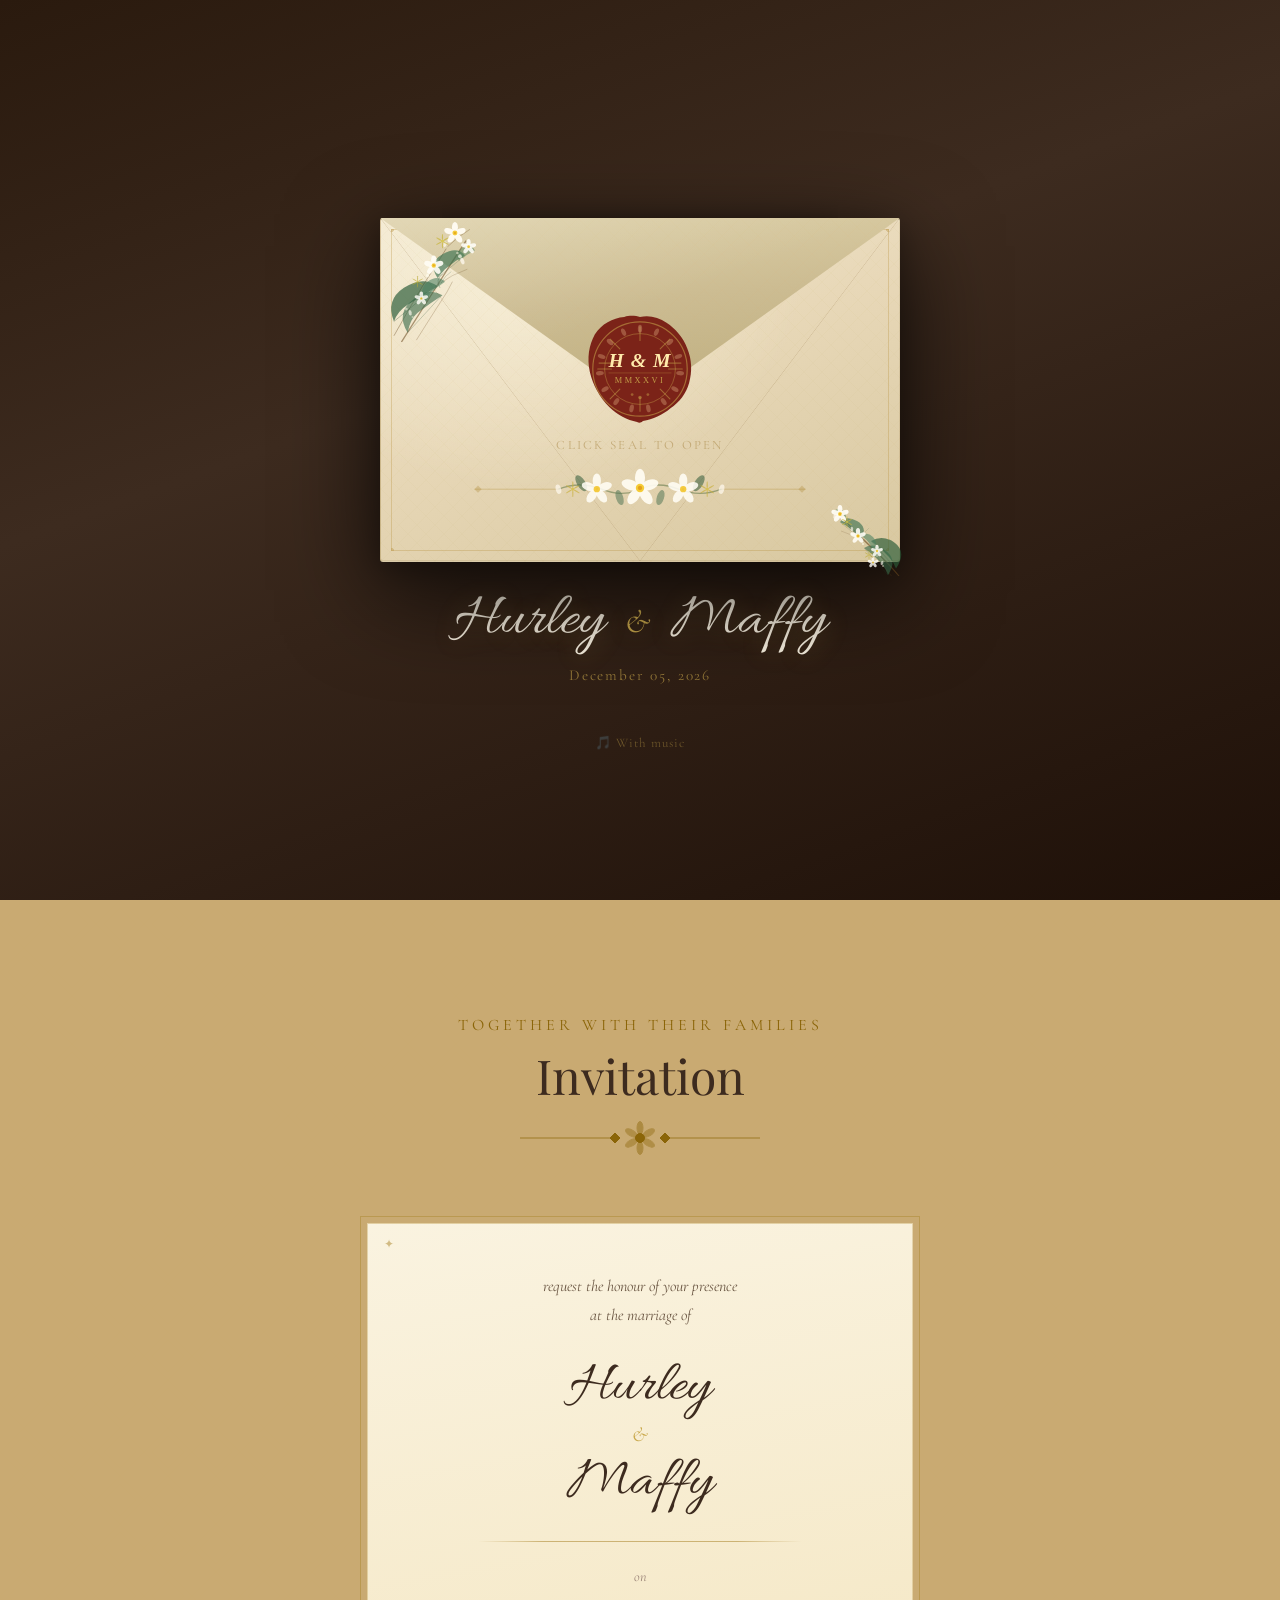
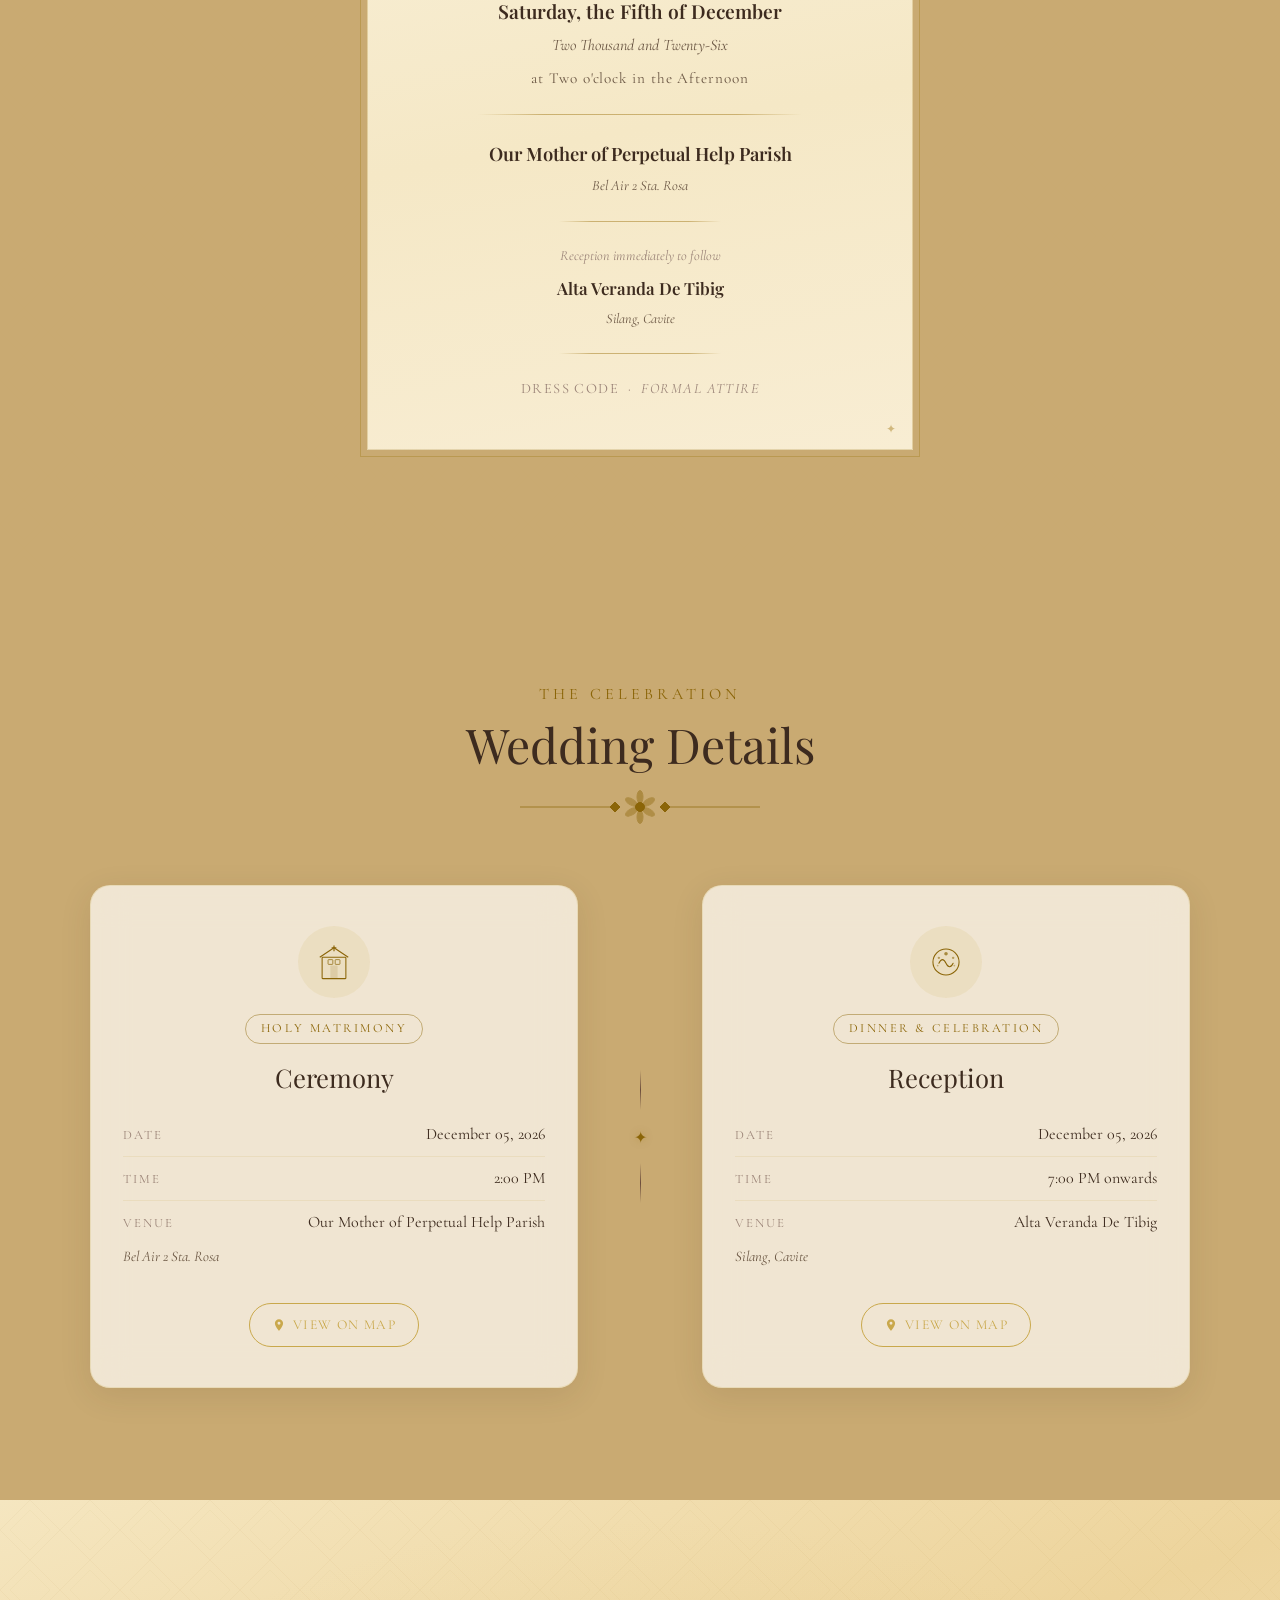
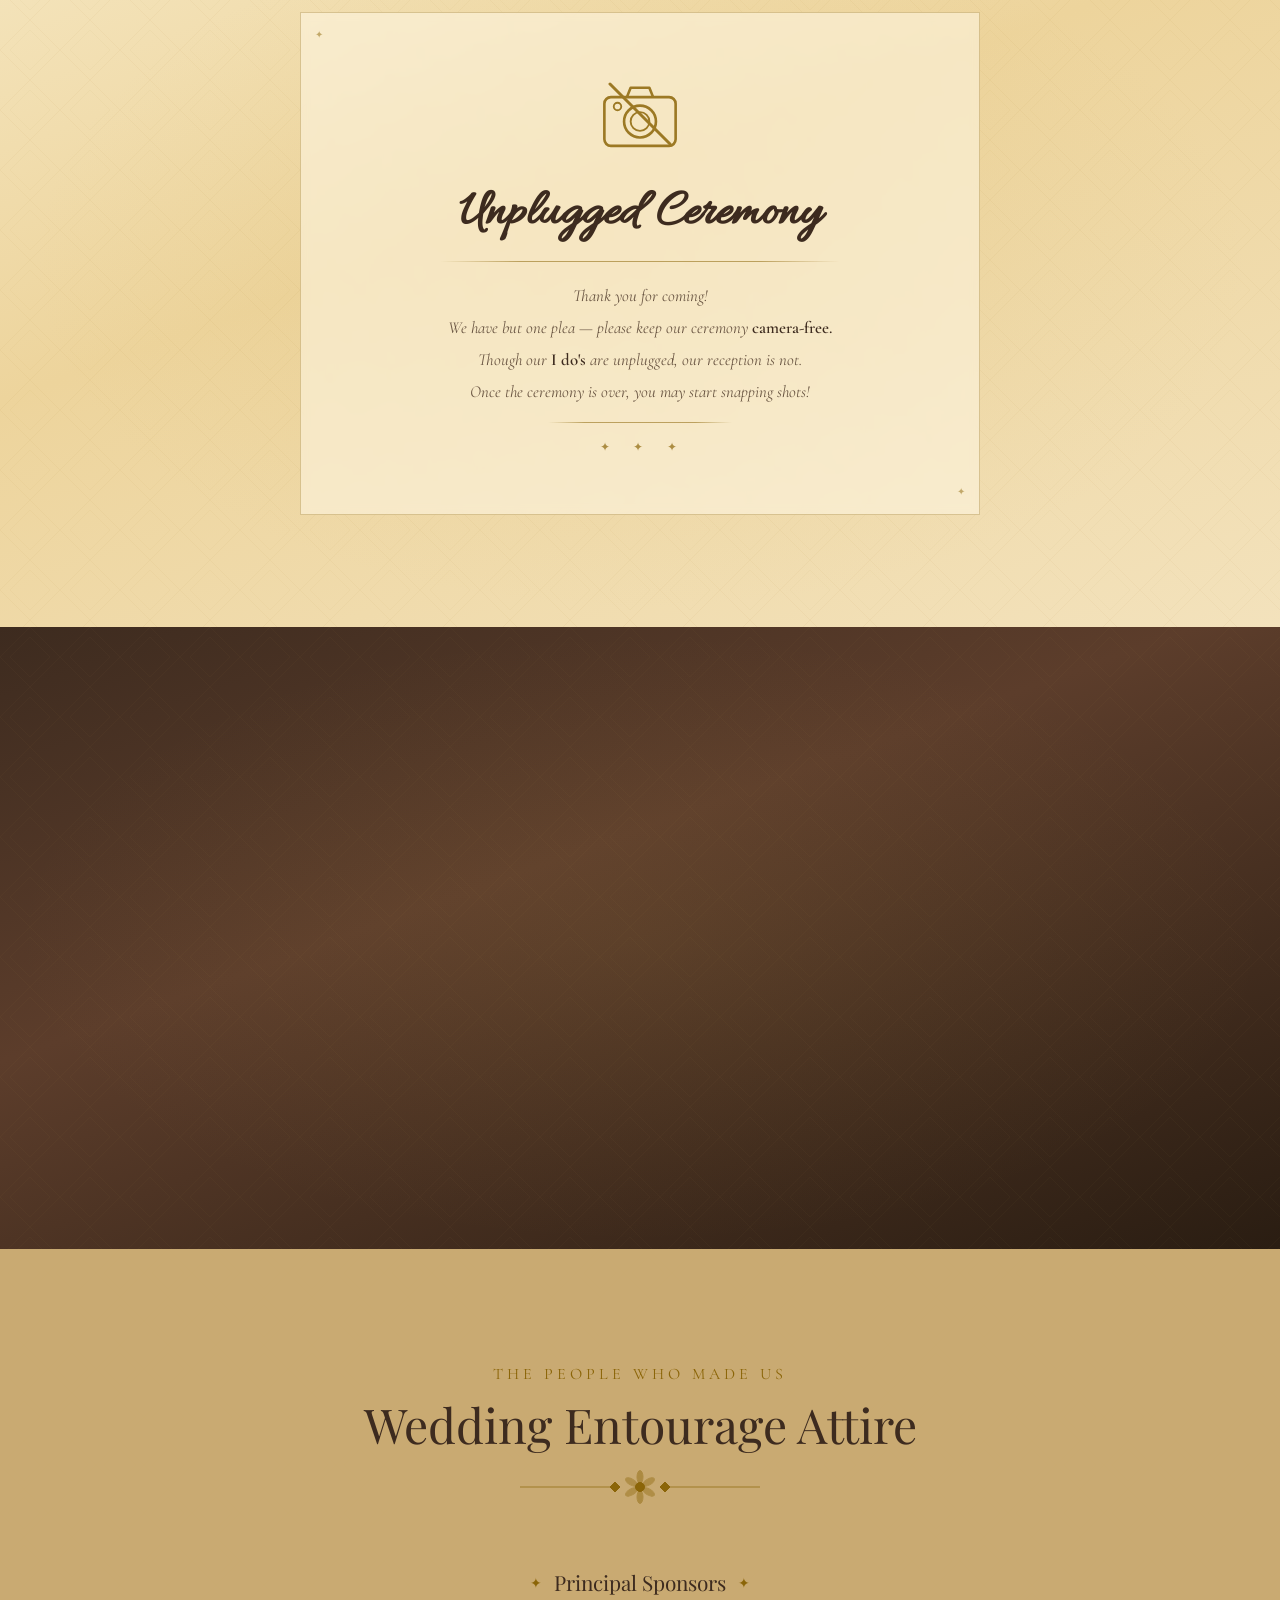
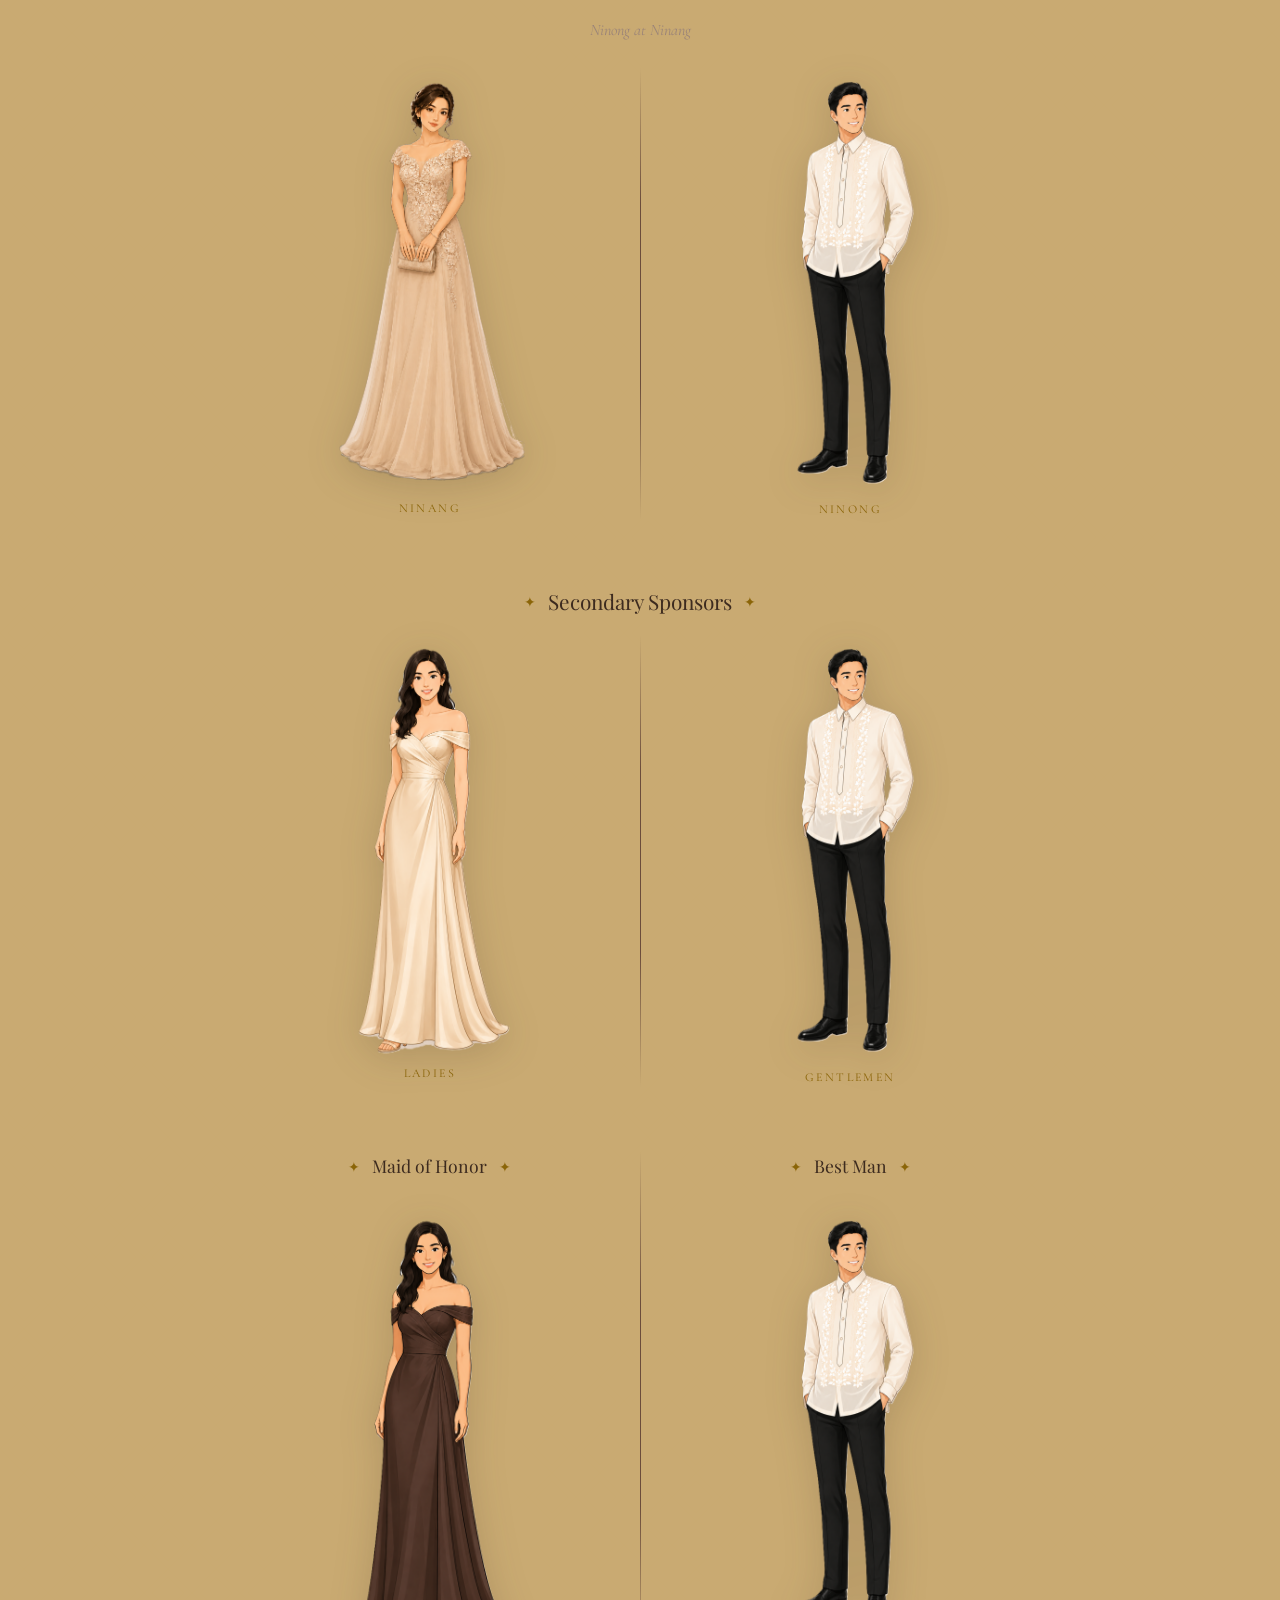
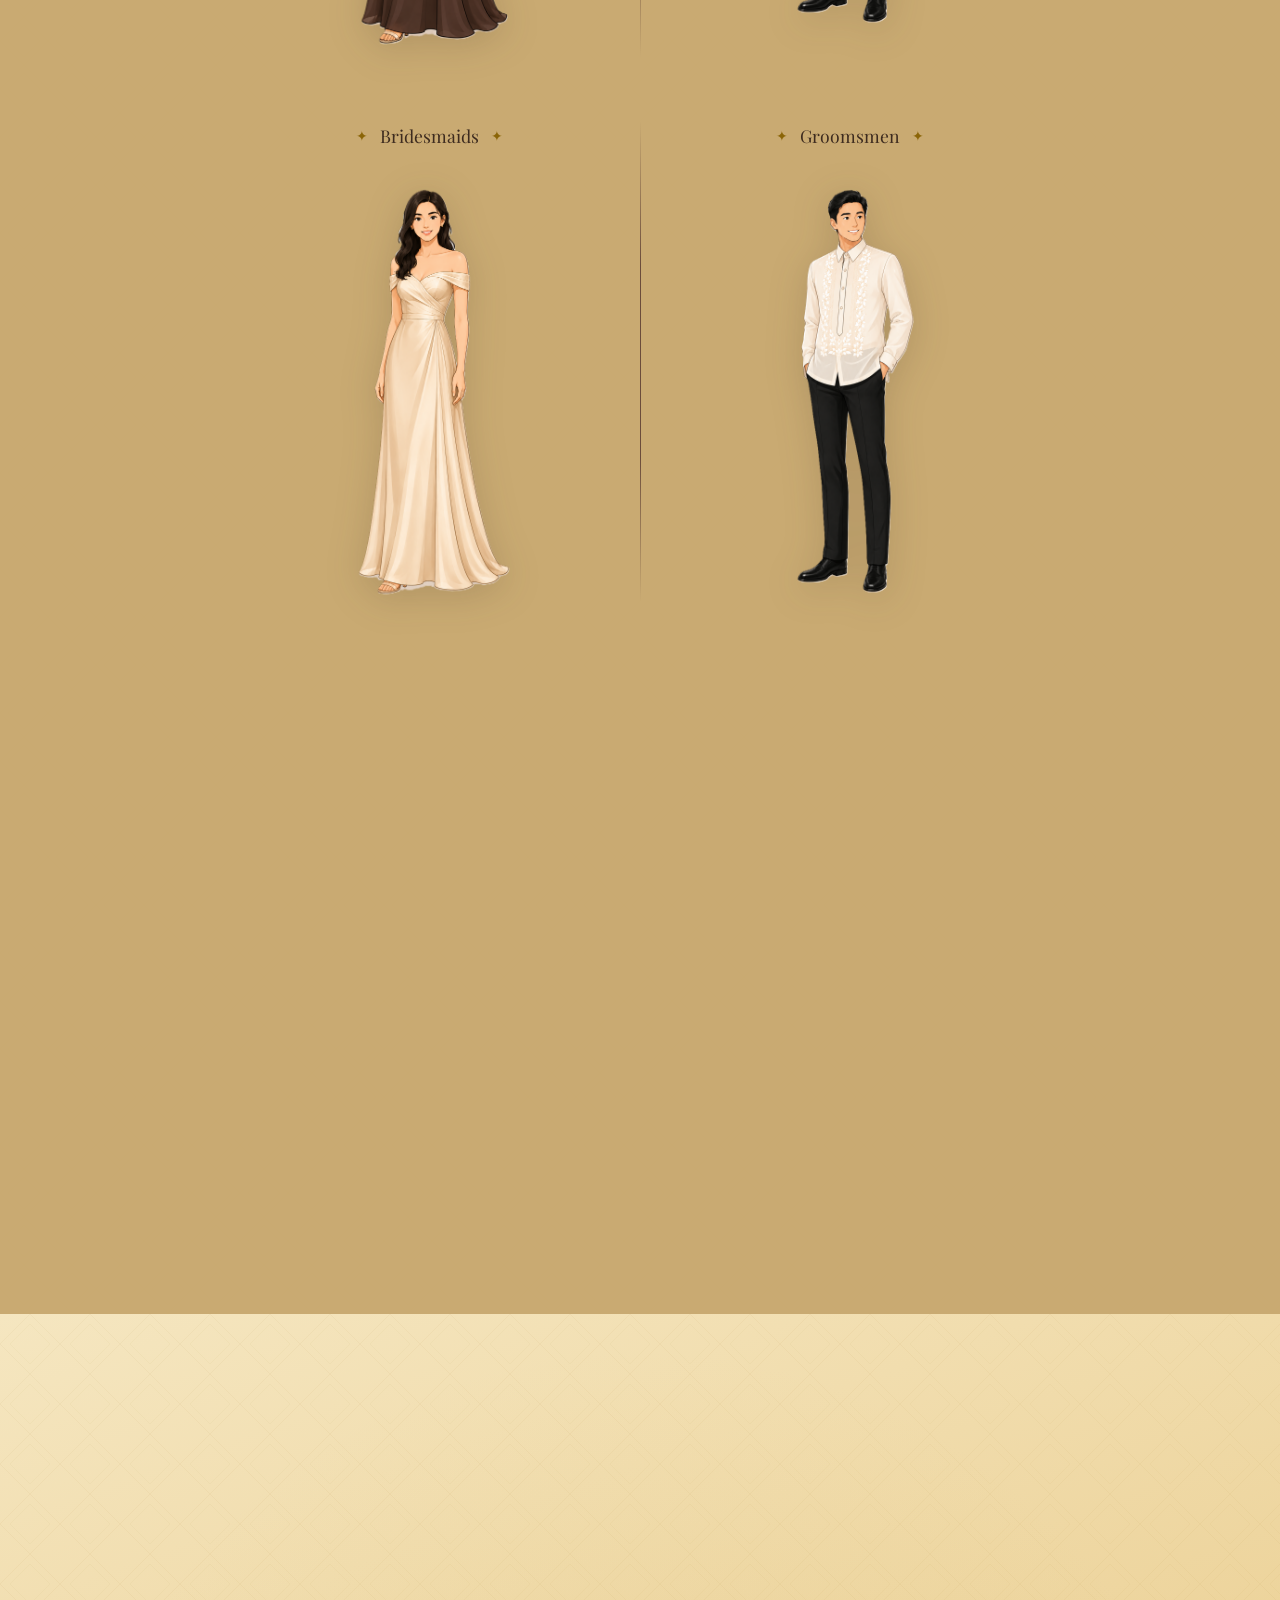
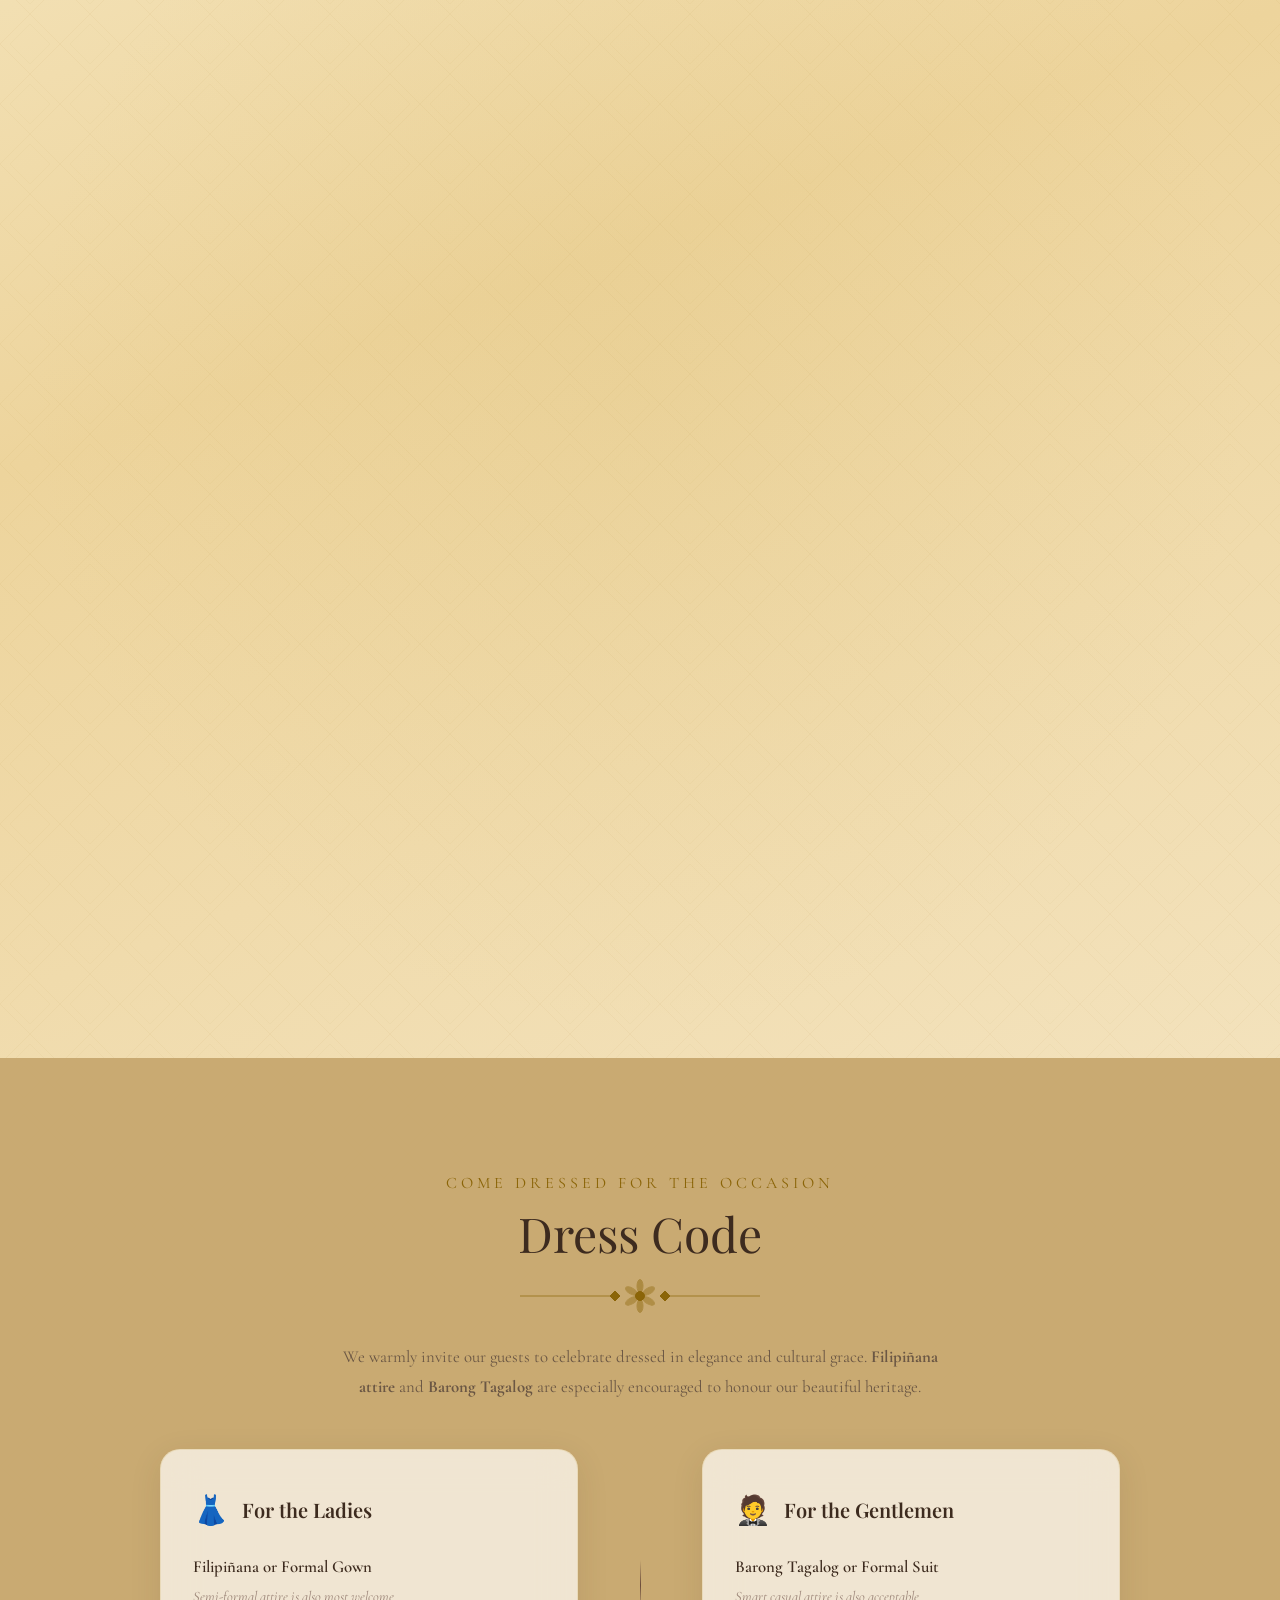
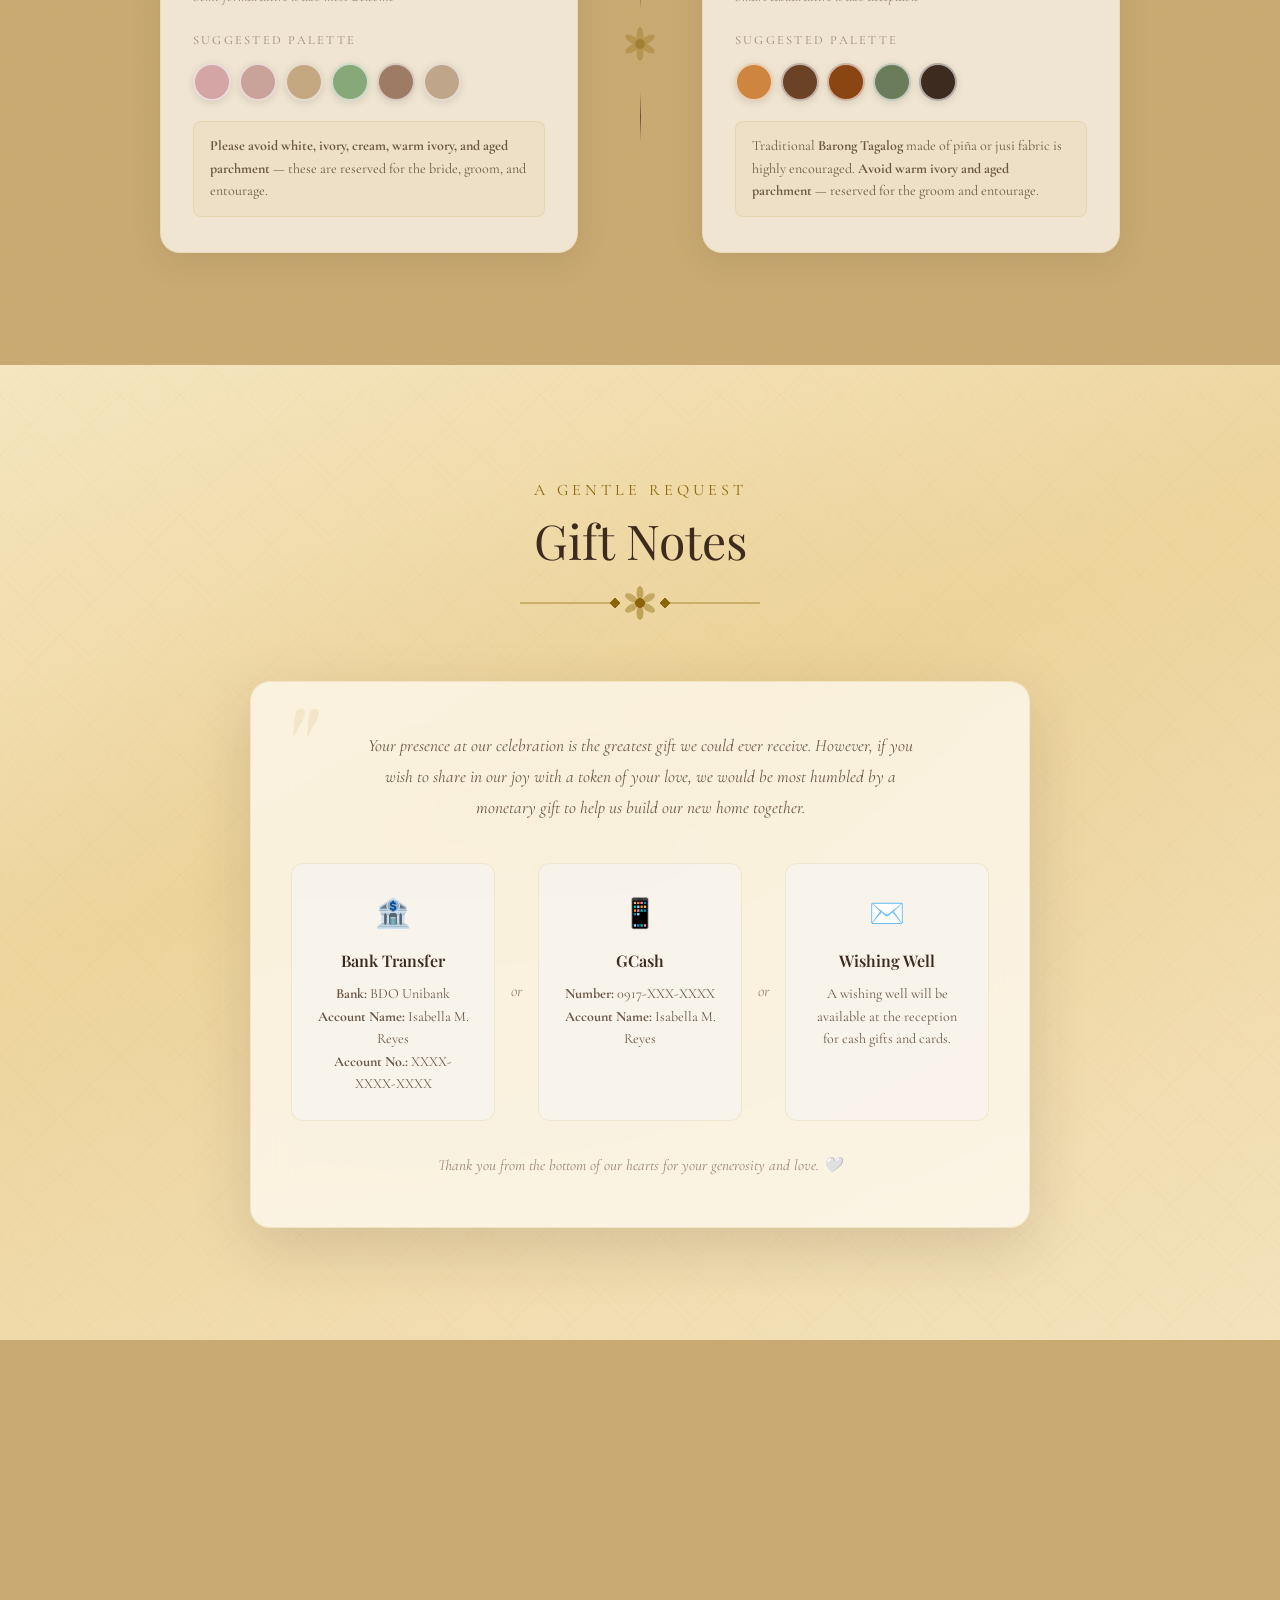
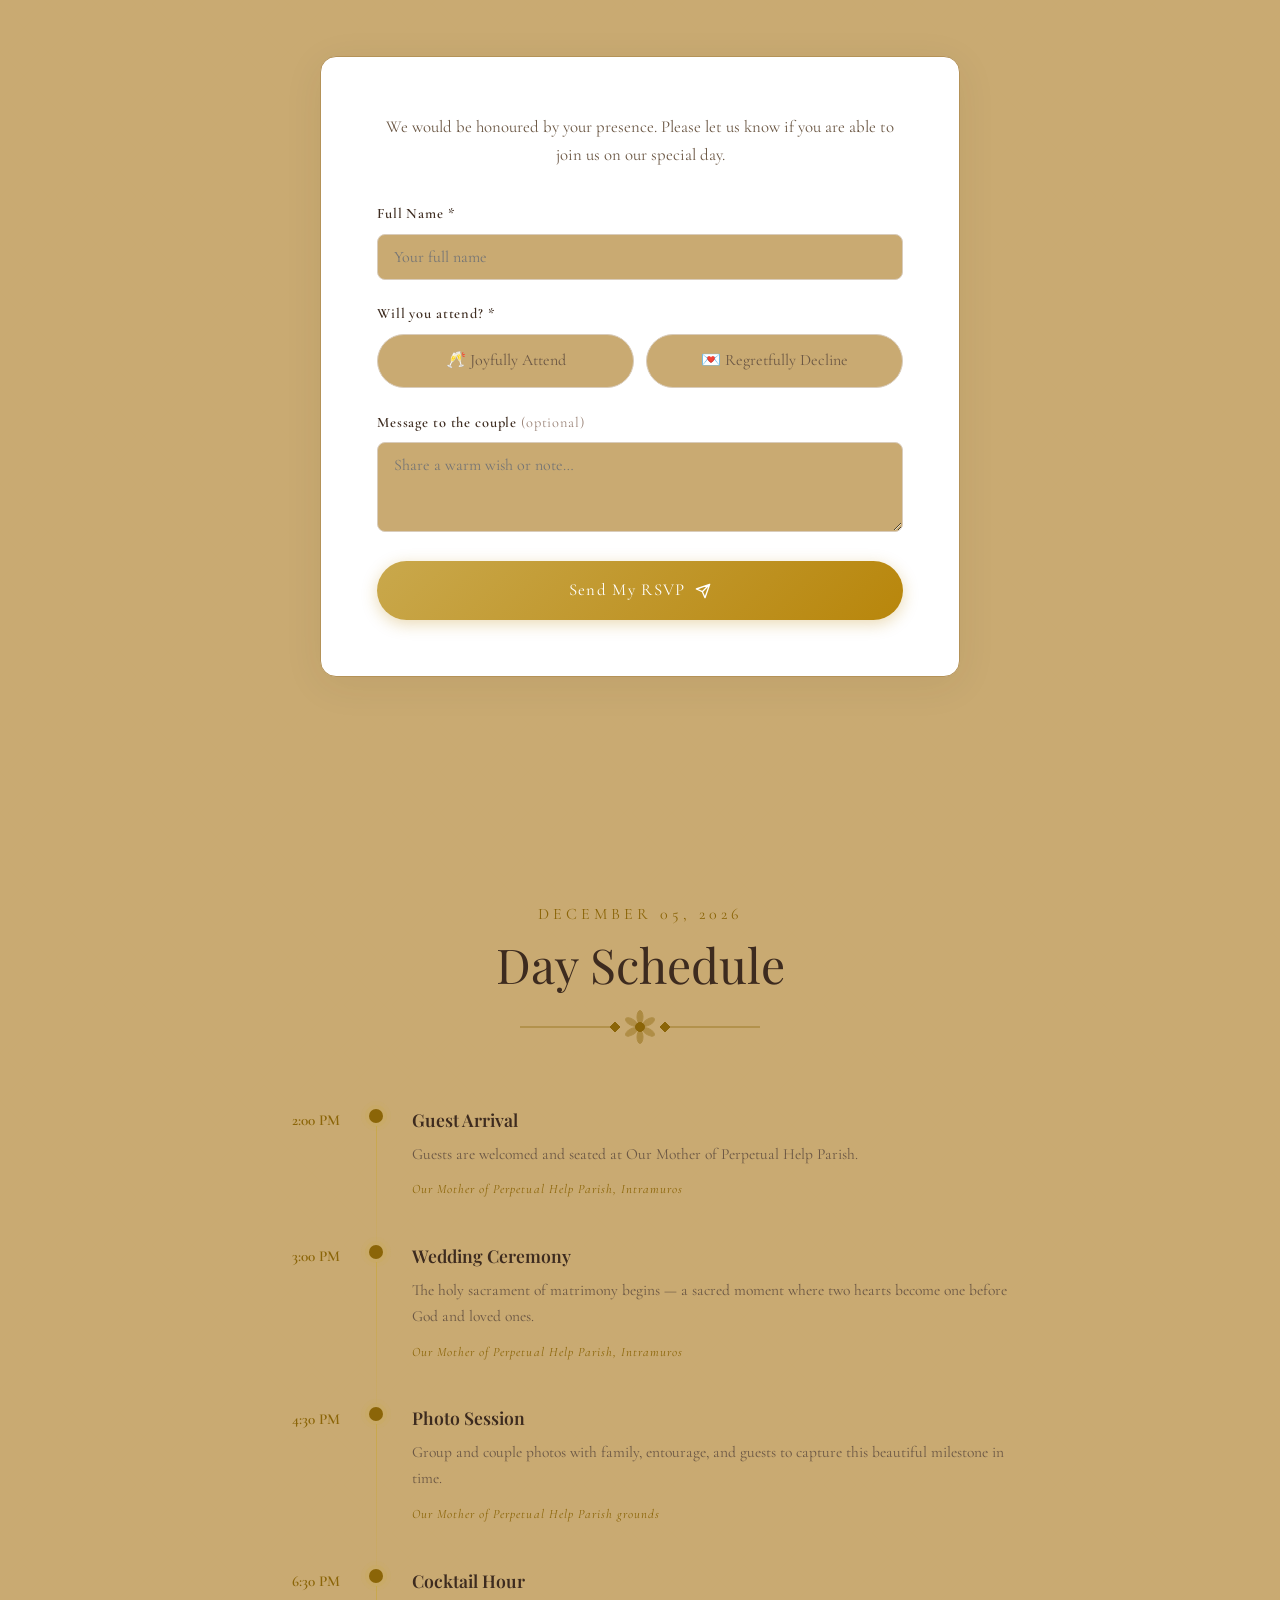
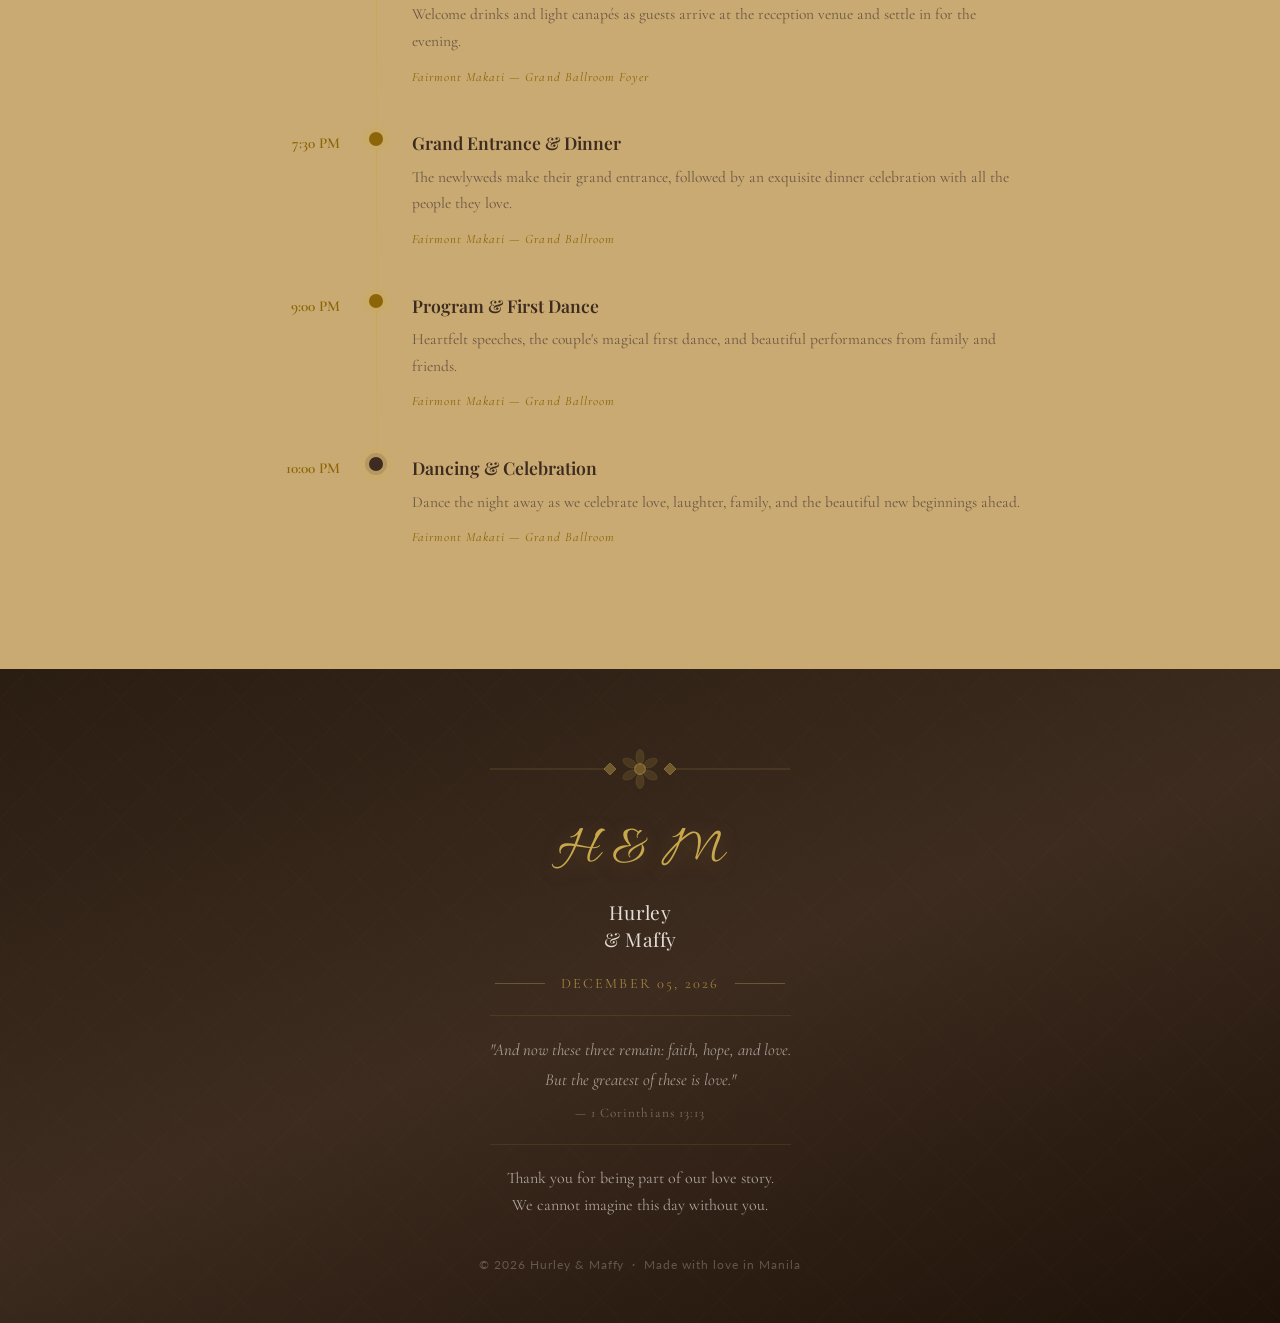
==== commit c7447882: "index.html > fixed the attire > fixed the motif > fixed the location" ====
--- a/index.html
+++ b/index.html
@@ -1,1109 +1,3502 @@
-<!DOCTYPE html>
+<!doctype html>
 <html lang="en">
-<head>
-  <meta charset="UTF-8" />
-  <meta name="viewport" content="width=device-width, initial-scale=1.0" />
-  <meta name="description" content="You are cordially invited to the wedding celebration of Hurley and Maffy on December 05, 2026 in Manila, Philippines." />
-  <meta property="og:title" content="Hurley &amp; Maffyss | Wedding — December 05, 2026" />
-  <meta property="og:description" content="Join us as we celebrate the union of two hearts in Manila, Philippines." />
-  <title>Hurley &amp; Maffy | Wedding — December 05, 2026</title>
-  <link rel="preconnect" href="https://fonts.googleapis.com" />
-  <link rel="preconnect" href="https://fonts.gstatic.com" crossorigin />
-  <link href="https://fonts.googleapis.com/css2?family=Allura&family=Playfair+Display:ital,wght@0,400;0,600;0,700;1,400;1,600&family=Cormorant+Garamond:ital,wght@0,300;0,400;0,500;0,600;1,300;1,400;1,600&family=Lato:wght@300;400;700&display=swap" rel="stylesheet" />
-  <link rel="stylesheet" href="styles.css" />
-</head>
-<body>
-
-  <!-- ░░ SPLASH / ENVELOPE ░░ -->
-  <div class="splash-screen" id="splashScreen" role="dialog" aria-label="Open invitation">
-    <div class="splash-petals" aria-hidden="true">
-      <div class="sp" style="--x:10%;--d:0s;--dur:9s"></div>
-      <div class="sp" style="--x:25%;--d:1.2s;--dur:11s"></div>
-      <div class="sp" style="--x:45%;--d:2.5s;--dur:8s"></div>
-      <div class="sp" style="--x:65%;--d:.6s;--dur:12s"></div>
-      <div class="sp" style="--x:82%;--d:3s;--dur:10s"></div>
-    </div>
-
-    <div class="env-scene">
-      <!-- Envelope -->
-      <div class="envelope" id="envelope">
-
-        <!-- Flap (folds backward on open) -->
-        <div class="env-flap" id="envFlap" aria-hidden="true">
-          <div class="env-flap-face"></div>
-        </div>
-
-        <!-- Body -->
-        <div class="env-body">
-          <!-- Diagonal fold lines -->
-          <div class="env-folds" aria-hidden="true"></div>
-
-          <!-- Wax seal (flat style) -->
-          <button class="env-seal" id="sealBtn" aria-label="Click seal to open invitation">
-            <svg class="seal-svg" viewBox="0 0 120 120" aria-hidden="true">
-              <!-- Flat wax blob — organic edge, solid colour, no 3-D effects -->
-              <path d="M60 7 C69 5,79 7,87 13 C96 19,104 28,108 39
+  <head>
+    <meta charset="UTF-8" />
+    <meta name="viewport" content="width=device-width, initial-scale=1.0" />
+    <meta
+      name="description"
+      content="You are cordially invited to the wedding celebration of Hurley and Maffy on December 05, 2026 in Manila, Philippines."
+    />
+    <meta
+      property="og:title"
+      content="Hurley &amp; Maffyss | Wedding — December 05, 2026"
+    />
+    <meta
+      property="og:description"
+      content="Join us as we celebrate the union of two hearts in Manila, Philippines."
+    />
+    <title>Hurley &amp; Maffy | Wedding — December 05, 2026</title>
+    <link rel="preconnect" href="https://fonts.googleapis.com" />
+    <link rel="preconnect" href="https://fonts.gstatic.com" crossorigin />
+    <link
+      href="https://fonts.googleapis.com/css2?family=Allura&family=Playfair+Display:ital,wght@0,400;0,600;0,700;1,400;1,600&family=Cormorant+Garamond:ital,wght@0,300;0,400;0,500;0,600;1,300;1,400;1,600&family=Lato:wght@300;400;700&display=swap"
+      rel="stylesheet"
+    />
+    <link rel="stylesheet" href="styles.css" />
+  </head>
+  <body>
+    <!-- ░░ SPLASH / ENVELOPE ░░ -->
+    <div
+      class="splash-screen"
+      id="splashScreen"
+      role="dialog"
+      aria-label="Open invitation"
+    >
+      <div class="splash-petals" aria-hidden="true">
+        <div class="sp" style="--x: 10%; --d: 0s; --dur: 9s"></div>
+        <div class="sp" style="--x: 25%; --d: 1.2s; --dur: 11s"></div>
+        <div class="sp" style="--x: 45%; --d: 2.5s; --dur: 8s"></div>
+        <div class="sp" style="--x: 65%; --d: 0.6s; --dur: 12s"></div>
+        <div class="sp" style="--x: 82%; --d: 3s; --dur: 10s"></div>
+      </div>
+
+      <div class="env-scene">
+        <!-- Envelope -->
+        <div class="envelope" id="envelope">
+          <!-- Flap (folds backward on open) -->
+          <div class="env-flap" id="envFlap" aria-hidden="true">
+            <div class="env-flap-face"></div>
+          </div>
+
+          <!-- Body -->
+          <div class="env-body">
+            <!-- Diagonal fold lines -->
+            <div class="env-folds" aria-hidden="true"></div>
+
+            <!-- Wax seal (flat style) -->
+            <button
+              class="env-seal"
+              id="sealBtn"
+              aria-label="Click seal to open invitation"
+            >
+              <svg class="seal-svg" viewBox="0 0 120 120" aria-hidden="true">
+                <!-- Flat wax blob — organic edge, solid colour, no 3-D effects -->
+                <path
+                  d="M60 7 C69 5,79 7,87 13 C96 19,104 28,108 39
                         C113 51,113 63,110 74 C107 85,100 94,91 100
                         C83 107,73 111,63 113 C61 115,59 115,57 114
                         C47 112,37 107,29 99 C19 89,12 76,9 63
                         C6 49,8 36,14 25 C21 14,32 8,44 7 C50 5,56 6,60 7Z"
-                    fill="#7B2318"/>
-
-              <!-- Outer ring -->
-              <circle cx="60" cy="60" r="48" fill="none"
-                      stroke="rgba(201,168,76,.55)" stroke-width="1.2"/>
-
-              <!-- Inner ring -->
-              <circle cx="60" cy="60" r="36" fill="none"
-                      stroke="rgba(201,168,76,.45)" stroke-width=".9"/>
-
-              <!-- 8-ray Philippine sun -->
-              <g transform="translate(60,60)" stroke="rgba(201,168,76,.5)"
-                 stroke-width="1.1" stroke-linecap="round">
-                <line x1="0" y1="-43" x2="0" y2="-29"/>
-                <line x1="0" y1="-43" x2="0" y2="-29" transform="rotate(45)"/>
-                <line x1="0" y1="-43" x2="0" y2="-29" transform="rotate(90)"/>
-                <line x1="0" y1="-43" x2="0" y2="-29" transform="rotate(135)"/>
-                <line x1="0" y1="-43" x2="0" y2="-29" transform="rotate(180)"/>
-                <line x1="0" y1="-43" x2="0" y2="-29" transform="rotate(225)"/>
-                <line x1="0" y1="-43" x2="0" y2="-29" transform="rotate(270)"/>
-                <line x1="0" y1="-43" x2="0" y2="-29" transform="rotate(315)"/>
+                  fill="#7B2318"
+                />
+
+                <!-- Outer ring -->
+                <circle
+                  cx="60"
+                  cy="60"
+                  r="48"
+                  fill="none"
+                  stroke="rgba(201,168,76,.55)"
+                  stroke-width="1.2"
+                />
+
+                <!-- Inner ring -->
+                <circle
+                  cx="60"
+                  cy="60"
+                  r="36"
+                  fill="none"
+                  stroke="rgba(201,168,76,.45)"
+                  stroke-width=".9"
+                />
+
+                <!-- 8-ray Philippine sun -->
+                <g
+                  transform="translate(60,60)"
+                  stroke="rgba(201,168,76,.5)"
+                  stroke-width="1.1"
+                  stroke-linecap="round"
+                >
+                  <line x1="0" y1="-43" x2="0" y2="-29" />
+                  <line
+                    x1="0"
+                    y1="-43"
+                    x2="0"
+                    y2="-29"
+                    transform="rotate(45)"
+                  />
+                  <line
+                    x1="0"
+                    y1="-43"
+                    x2="0"
+                    y2="-29"
+                    transform="rotate(90)"
+                  />
+                  <line
+                    x1="0"
+                    y1="-43"
+                    x2="0"
+                    y2="-29"
+                    transform="rotate(135)"
+                  />
+                  <line
+                    x1="0"
+                    y1="-43"
+                    x2="0"
+                    y2="-29"
+                    transform="rotate(180)"
+                  />
+                  <line
+                    x1="0"
+                    y1="-43"
+                    x2="0"
+                    y2="-29"
+                    transform="rotate(225)"
+                  />
+                  <line
+                    x1="0"
+                    y1="-43"
+                    x2="0"
+                    y2="-29"
+                    transform="rotate(270)"
+                  />
+                  <line
+                    x1="0"
+                    y1="-43"
+                    x2="0"
+                    y2="-29"
+                    transform="rotate(315)"
+                  />
+                </g>
+
+                <!-- Sampaguita petal wreath -->
+                <g transform="translate(60,60)" fill="rgba(255,220,160,.28)">
+                  <ellipse
+                    cx="0"
+                    cy="-41"
+                    rx="2.2"
+                    ry="4"
+                    transform="rotate(0)"
+                  />
+                  <ellipse
+                    cx="0"
+                    cy="-41"
+                    rx="2.2"
+                    ry="4"
+                    transform="rotate(24)"
+                  />
+                  <ellipse
+                    cx="0"
+                    cy="-41"
+                    rx="2.2"
+                    ry="4"
+                    transform="rotate(48)"
+                  />
+                  <ellipse
+                    cx="0"
+                    cy="-41"
+                    rx="2.2"
+                    ry="4"
+                    transform="rotate(72)"
+                  />
+                  <ellipse
+                    cx="0"
+                    cy="-41"
+                    rx="2.2"
+                    ry="4"
+                    transform="rotate(96)"
+                  />
+                  <ellipse
+                    cx="0"
+                    cy="-41"
+                    rx="2.2"
+                    ry="4"
+                    transform="rotate(120)"
+                  />
+                  <ellipse
+                    cx="0"
+                    cy="-41"
+                    rx="2.2"
+                    ry="4"
+                    transform="rotate(144)"
+                  />
+                  <ellipse
+                    cx="0"
+                    cy="-41"
+                    rx="2.2"
+                    ry="4"
+                    transform="rotate(168)"
+                  />
+                  <ellipse
+                    cx="0"
+                    cy="-41"
+                    rx="2.2"
+                    ry="4"
+                    transform="rotate(192)"
+                  />
+                  <ellipse
+                    cx="0"
+                    cy="-41"
+                    rx="2.2"
+                    ry="4"
+                    transform="rotate(216)"
+                  />
+                  <ellipse
+                    cx="0"
+                    cy="-41"
+                    rx="2.2"
+                    ry="4"
+                    transform="rotate(240)"
+                  />
+                  <ellipse
+                    cx="0"
+                    cy="-41"
+                    rx="2.2"
+                    ry="4"
+                    transform="rotate(264)"
+                  />
+                  <ellipse
+                    cx="0"
+                    cy="-41"
+                    rx="2.2"
+                    ry="4"
+                    transform="rotate(288)"
+                  />
+                  <ellipse
+                    cx="0"
+                    cy="-41"
+                    rx="2.2"
+                    ry="4"
+                    transform="rotate(312)"
+                  />
+                  <ellipse
+                    cx="0"
+                    cy="-41"
+                    rx="2.2"
+                    ry="4"
+                    transform="rotate(336)"
+                  />
+                </g>
+
+                <!-- Flanking rules -->
+                <line
+                  x1="18"
+                  y1="54"
+                  x2="38"
+                  y2="54"
+                  stroke="rgba(201,168,76,.6)"
+                  stroke-width="1"
+                />
+                <line
+                  x1="82"
+                  y1="54"
+                  x2="102"
+                  y2="54"
+                  stroke="rgba(201,168,76,.6)"
+                  stroke-width="1"
+                />
+
+                <!-- H & M -->
+                <text
+                  x="60"
+                  y="58"
+                  text-anchor="middle"
+                  font-family="Georgia,'Times New Roman',serif"
+                  font-size="20"
+                  font-style="italic"
+                  font-weight="bold"
+                  fill="rgba(255,235,172,1)"
+                  letter-spacing="1"
+                >
+                  H &amp; M
+                </text>
+
+                <!-- Divider -->
+                <line
+                  x1="28"
+                  y1="64"
+                  x2="92"
+                  y2="64"
+                  stroke="rgba(201,168,76,.38)"
+                  stroke-width=".7"
+                />
+
+                <!-- Year -->
+                <text
+                  x="60"
+                  y="74"
+                  text-anchor="middle"
+                  font-family="Georgia,serif"
+                  font-size="8.5"
+                  fill="rgba(201,168,76,.9)"
+                  letter-spacing="2.5"
+                >
+                  MMXXVI
+                </text>
+
+                <!-- Bottom dots -->
+                <circle cx="52" cy="86" r="1.4" fill="rgba(201,168,76,.45)" />
+                <circle cx="60" cy="89" r="1.8" fill="rgba(201,168,76,.5)" />
+                <circle cx="68" cy="86" r="1.4" fill="rgba(201,168,76,.45)" />
+              </svg>
+            </button>
+            <!-- Hint text below seal -->
+            <p class="seal-hint">Click Seal To Open</p>
+
+            <!-- Sampaguita garland under the seal -->
+            <div class="env-garland" aria-hidden="true">
+              <svg viewBox="0 0 300 62" xmlns="http://www.w3.org/2000/svg">
+                <!-- Gold rules with diamond caps -->
+                <line
+                  x1="12"
+                  y1="31"
+                  x2="82"
+                  y2="31"
+                  stroke="rgba(175,138,52,.38)"
+                  stroke-width=".8"
+                />
+                <path
+                  d="M12 31 L15 28 L18 31 L15 34Z"
+                  fill="rgba(175,138,52,.32)"
+                />
+                <line
+                  x1="218"
+                  y1="31"
+                  x2="288"
+                  y2="31"
+                  stroke="rgba(175,138,52,.38)"
+                  stroke-width=".8"
+                />
+                <path
+                  d="M288 31 L285 28 L282 31 L285 34Z"
+                  fill="rgba(175,138,52,.32)"
+                />
+
+                <!-- Connecting vine -->
+                <path
+                  d="M82 31 Q100 24 118 31 Q135 38 150 31 Q165 24 182 31 Q200 38 218 31"
+                  stroke="#4A6838"
+                  stroke-width="1.1"
+                  fill="none"
+                  opacity=".48"
+                />
+
+                <!-- Leaves -->
+                <ellipse
+                  cx="101"
+                  cy="26"
+                  rx="3.5"
+                  ry="7.5"
+                  fill="#3A6040"
+                  opacity=".58"
+                  transform="rotate(-32 101 26)"
+                />
+                <ellipse
+                  cx="199"
+                  cy="26"
+                  rx="3.5"
+                  ry="7.5"
+                  fill="#3A6040"
+                  opacity=".58"
+                  transform="rotate(32 199 26)"
+                />
+                <ellipse
+                  cx="133"
+                  cy="38"
+                  rx="3"
+                  ry="6.5"
+                  fill="#487050"
+                  opacity=".5"
+                  transform="rotate(-18 133 38)"
+                />
+                <ellipse
+                  cx="167"
+                  cy="38"
+                  rx="3"
+                  ry="6.5"
+                  fill="#487050"
+                  opacity=".5"
+                  transform="rotate(18 167 38)"
+                />
+
+                <!-- Centre sampaguita (large) -->
+                <g transform="translate(150,30)">
+                  <ellipse
+                    cx="0"
+                    cy="-8.5"
+                    rx="4.2"
+                    ry="7.5"
+                    fill="#FFFCF2"
+                    opacity=".93"
+                  />
+                  <ellipse
+                    cx="0"
+                    cy="-8.5"
+                    rx="4.2"
+                    ry="7.5"
+                    fill="#FFFCF2"
+                    opacity=".93"
+                    transform="rotate(72)"
+                  />
+                  <ellipse
+                    cx="0"
+                    cy="-8.5"
+                    rx="4.2"
+                    ry="7.5"
+                    fill="#FFFCF2"
+                    opacity=".93"
+                    transform="rotate(144)"
+                  />
+                  <ellipse
+                    cx="0"
+                    cy="-8.5"
+                    rx="4.2"
+                    ry="7.5"
+                    fill="#FFFCF2"
+                    opacity=".93"
+                    transform="rotate(216)"
+                  />
+                  <ellipse
+                    cx="0"
+                    cy="-8.5"
+                    rx="4.2"
+                    ry="7.5"
+                    fill="#FFFCF2"
+                    opacity=".93"
+                    transform="rotate(288)"
+                  />
+                  <circle cx="0" cy="0" r="3.5" fill="#F4C828" opacity=".92" />
+                  <circle cx="0" cy="0" r="1.8" fill="#E09818" opacity=".82" />
+                </g>
+
+                <!-- Left sampaguita -->
+                <g transform="translate(114,31) scale(.82)">
+                  <ellipse
+                    cx="0"
+                    cy="-8.5"
+                    rx="4.2"
+                    ry="7.5"
+                    fill="#FFFDF5"
+                    opacity=".88"
+                  />
+                  <ellipse
+                    cx="0"
+                    cy="-8.5"
+                    rx="4.2"
+                    ry="7.5"
+                    fill="#FFFDF5"
+                    opacity=".88"
+                    transform="rotate(72)"
+                  />
+                  <ellipse
+                    cx="0"
+                    cy="-8.5"
+                    rx="4.2"
+                    ry="7.5"
+                    fill="#FFFDF5"
+                    opacity=".88"
+                    transform="rotate(144)"
+                  />
+                  <ellipse
+                    cx="0"
+                    cy="-8.5"
+                    rx="4.2"
+                    ry="7.5"
+                    fill="#FFFDF5"
+                    opacity=".88"
+                    transform="rotate(216)"
+                  />
+                  <ellipse
+                    cx="0"
+                    cy="-8.5"
+                    rx="4.2"
+                    ry="7.5"
+                    fill="#FFFDF5"
+                    opacity=".88"
+                    transform="rotate(288)"
+                  />
+                  <circle cx="0" cy="0" r="3.2" fill="#F2C428" opacity=".88" />
+                </g>
+
+                <!-- Right sampaguita -->
+                <g transform="translate(186,31) scale(.82)">
+                  <ellipse
+                    cx="0"
+                    cy="-8.5"
+                    rx="4.2"
+                    ry="7.5"
+                    fill="#FFFDF5"
+                    opacity=".88"
+                  />
+                  <ellipse
+                    cx="0"
+                    cy="-8.5"
+                    rx="4.2"
+                    ry="7.5"
+                    fill="#FFFDF5"
+                    opacity=".88"
+                    transform="rotate(72)"
+                  />
+                  <ellipse
+                    cx="0"
+                    cy="-8.5"
+                    rx="4.2"
+                    ry="7.5"
+                    fill="#FFFDF5"
+                    opacity=".88"
+                    transform="rotate(144)"
+                  />
+                  <ellipse
+                    cx="0"
+                    cy="-8.5"
+                    rx="4.2"
+                    ry="7.5"
+                    fill="#FFFDF5"
+                    opacity=".88"
+                    transform="rotate(216)"
+                  />
+                  <ellipse
+                    cx="0"
+                    cy="-8.5"
+                    rx="4.2"
+                    ry="7.5"
+                    fill="#FFFDF5"
+                    opacity=".88"
+                    transform="rotate(288)"
+                  />
+                  <circle cx="0" cy="0" r="3.2" fill="#F2C428" opacity=".88" />
+                </g>
+
+                <!-- Ilang-ilang stars flanking -->
+                <g transform="translate(94,31) scale(.6)">
+                  <path
+                    d="M0 0 Q1.6 4 .6 10 Q0 12 -.6 10 Q-1.6 4 0 0"
+                    fill="#C8B038"
+                    opacity=".68"
+                    transform="rotate(0)"
+                  />
+                  <path
+                    d="M0 0 Q1.6 4 .6 10 Q0 12 -.6 10 Q-1.6 4 0 0"
+                    fill="#C8B038"
+                    opacity=".68"
+                    transform="rotate(60)"
+                  />
+                  <path
+                    d="M0 0 Q1.6 4 .6 10 Q0 12 -.6 10 Q-1.6 4 0 0"
+                    fill="#C8B038"
+                    opacity=".68"
+                    transform="rotate(120)"
+                  />
+                  <path
+                    d="M0 0 Q1.6 4 .6 10 Q0 12 -.6 10 Q-1.6 4 0 0"
+                    fill="#C8B038"
+                    opacity=".68"
+                    transform="rotate(180)"
+                  />
+                  <path
+                    d="M0 0 Q1.6 4 .6 10 Q0 12 -.6 10 Q-1.6 4 0 0"
+                    fill="#C8B038"
+                    opacity=".68"
+                    transform="rotate(240)"
+                  />
+                  <path
+                    d="M0 0 Q1.6 4 .6 10 Q0 12 -.6 10 Q-1.6 4 0 0"
+                    fill="#C8B038"
+                    opacity=".68"
+                    transform="rotate(300)"
+                  />
+                  <circle cx="0" cy="0" r="2" fill="#D8C040" opacity=".72" />
+                </g>
+                <g transform="translate(206,31) scale(.6)">
+                  <path
+                    d="M0 0 Q1.6 4 .6 10 Q0 12 -.6 10 Q-1.6 4 0 0"
+                    fill="#C8B038"
+                    opacity=".68"
+                    transform="rotate(0)"
+                  />
+                  <path
+                    d="M0 0 Q1.6 4 .6 10 Q0 12 -.6 10 Q-1.6 4 0 0"
+                    fill="#C8B038"
+                    opacity=".68"
+                    transform="rotate(60)"
+                  />
+                  <path
+                    d="M0 0 Q1.6 4 .6 10 Q0 12 -.6 10 Q-1.6 4 0 0"
+                    fill="#C8B038"
+                    opacity=".68"
+                    transform="rotate(120)"
+                  />
+                  <path
+                    d="M0 0 Q1.6 4 .6 10 Q0 12 -.6 10 Q-1.6 4 0 0"
+                    fill="#C8B038"
+                    opacity=".68"
+                    transform="rotate(180)"
+                  />
+                  <path
+                    d="M0 0 Q1.6 4 .6 10 Q0 12 -.6 10 Q-1.6 4 0 0"
+                    fill="#C8B038"
+                    opacity=".68"
+                    transform="rotate(240)"
+                  />
+                  <path
+                    d="M0 0 Q1.6 4 .6 10 Q0 12 -.6 10 Q-1.6 4 0 0"
+                    fill="#C8B038"
+                    opacity=".68"
+                    transform="rotate(300)"
+                  />
+                  <circle cx="0" cy="0" r="2" fill="#D8C040" opacity=".72" />
+                </g>
+
+                <!-- Small buds -->
+                <ellipse
+                  cx="82"
+                  cy="31"
+                  rx="2.2"
+                  ry="4"
+                  fill="#FFFAF0"
+                  opacity=".7"
+                  transform="rotate(-15 82 31)"
+                />
+                <ellipse
+                  cx="218"
+                  cy="31"
+                  rx="2.2"
+                  ry="4"
+                  fill="#FFFAF0"
+                  opacity=".7"
+                  transform="rotate(15 218 31)"
+                />
+              </svg>
+            </div>
+          </div>
+
+          <!-- Invitation card — slides up from inside when envelope opens -->
+          <div class="env-card-clip" aria-hidden="true">
+            <div class="env-card">
+              <p class="ec-pre">You are cordially invited</p>
+              <div class="ec-divider"></div>
+              <p class="ec-names">Hurley <em>&amp;</em> Maffy</p>
+              <div class="ec-divider"></div>
+              <p class="ec-date">December 05, 2026</p>
+            </div>
+          </div>
+
+          <!-- Filipiniana floral corner (sampaguita · ilang-ilang · tropical leaves) -->
+          <div class="env-flowers" aria-hidden="true">
+            <svg viewBox="0 0 250 225" xmlns="http://www.w3.org/2000/svg">
+              <!-- MAIN STEMS -->
+              <path
+                d="M18 225 Q48 178 75 135 Q98 98 122 62"
+                stroke="#6B4A20"
+                stroke-width="2.2"
+                fill="none"
+                opacity=".55"
+              />
+              <path
+                d="M6 215 Q30 172 52 135 Q72 105 90 75"
+                stroke="#5A3A14"
+                stroke-width="1.4"
+                fill="none"
+                opacity=".42"
+              />
+              <path
+                d="M42 222 Q62 190 80 162 Q92 145 100 128"
+                stroke="#6B4A20"
+                stroke-width="1.1"
+                fill="none"
+                opacity=".38"
+              />
+              <path
+                d="M78 132 Q100 116 124 108"
+                stroke="#5A3A14"
+                stroke-width="1"
+                fill="none"
+                opacity=".32"
+              />
+              <path
+                d="M92 72 Q108 56 128 44"
+                stroke="#6B4A20"
+                stroke-width="1.3"
+                fill="none"
+                opacity=".38"
+              />
+
+              <!-- BROAD TROPICAL LEAVES (banana / heliconia style) -->
+              <!-- Leaf A – large, sweeps right -->
+              <path
+                d="M6 192 Q-8 158 22 138 Q52 118 76 135 Q54 150 28 165 Q12 175 6 192Z"
+                fill="#2A5C38"
+                opacity=".68"
+              />
+              <line
+                x1="6"
+                y1="192"
+                x2="74"
+                y2="136"
+                stroke="#1A3C22"
+                stroke-width=".9"
+                opacity=".5"
+              />
+
+              <!-- Leaf B – overlapping lower -->
+              <path
+                d="M28 210 Q8 178 38 156 Q62 136 84 150 Q64 163 44 178 Q32 188 28 210Z"
+                fill="#366848"
+                opacity=".6"
+              />
+              <line
+                x1="28"
+                y1="210"
+                x2="82"
+                y2="151"
+                stroke="#244C30"
+                stroke-width=".8"
+                opacity=".45"
+              />
+
+              <!-- Leaf C – upper area -->
+              <path
+                d="M76 122 Q60 98 84 84 Q108 70 120 86 Q104 94 88 108 Q80 117 76 122Z"
+                fill="#3A7050"
+                opacity=".65"
+              />
+              <line
+                x1="76"
+                y1="122"
+                x2="119"
+                y2="87"
+                stroke="#285040"
+                stroke-width=".7"
+                opacity=".45"
+              />
+
+              <!-- Leaf D – small accent -->
+              <path
+                d="M58 160 Q44 142 60 128 Q76 116 88 128 Q76 135 64 148 Q60 156 58 160Z"
+                fill="#4A8060"
+                opacity=".58"
+              />
+
+              <!-- Leaf E – tiny upper right -->
+              <path
+                d="M110 95 Q104 80 118 72 Q130 66 136 78 Q124 84 114 92Z"
+                fill="#508058"
+                opacity=".52"
+              />
+
+              <!-- PALM FROND accent lines -->
+              <path
+                d="M80 138 Q72 125 84 116"
+                stroke="#3A6040"
+                stroke-width="1.2"
+                fill="none"
+                opacity=".4"
+              />
+              <path
+                d="M82 130 Q88 118 98 112"
+                stroke="#3A6040"
+                stroke-width="1"
+                fill="none"
+                opacity=".35"
+              />
+
+              <!-- SAMPAGUITA (Jasminum sambac) — 5-petal white flowers -->
+              <!-- Main flower 1 – large -->
+              <g transform="translate(104,50)">
+                <ellipse
+                  cx="0"
+                  cy="-9.5"
+                  rx="4.8"
+                  ry="8.5"
+                  fill="#FFFCF3"
+                  opacity=".95"
+                />
+                <ellipse
+                  cx="0"
+                  cy="-9.5"
+                  rx="4.8"
+                  ry="8.5"
+                  fill="#FFFCF3"
+                  opacity=".95"
+                  transform="rotate(72)"
+                />
+                <ellipse
+                  cx="0"
+                  cy="-9.5"
+                  rx="4.8"
+                  ry="8.5"
+                  fill="#FFFCF3"
+                  opacity=".95"
+                  transform="rotate(144)"
+                />
+                <ellipse
+                  cx="0"
+                  cy="-9.5"
+                  rx="4.8"
+                  ry="8.5"
+                  fill="#FFFCF3"
+                  opacity=".95"
+                  transform="rotate(216)"
+                />
+                <ellipse
+                  cx="0"
+                  cy="-9.5"
+                  rx="4.8"
+                  ry="8.5"
+                  fill="#FFFCF3"
+                  opacity=".95"
+                  transform="rotate(288)"
+                />
+                <circle cx="0" cy="0" r="4" fill="#F4CA30" opacity=".92" />
+                <circle cx="0" cy="0" r="2" fill="#E8A818" opacity=".85" />
               </g>
 
-              <!-- Sampaguita petal wreath -->
-              <g transform="translate(60,60)" fill="rgba(255,220,160,.28)">
-                <ellipse cx="0" cy="-41" rx="2.2" ry="4" transform="rotate(0)"/>
-                <ellipse cx="0" cy="-41" rx="2.2" ry="4" transform="rotate(24)"/>
-                <ellipse cx="0" cy="-41" rx="2.2" ry="4" transform="rotate(48)"/>
-                <ellipse cx="0" cy="-41" rx="2.2" ry="4" transform="rotate(72)"/>
-                <ellipse cx="0" cy="-41" rx="2.2" ry="4" transform="rotate(96)"/>
-                <ellipse cx="0" cy="-41" rx="2.2" ry="4" transform="rotate(120)"/>
-                <ellipse cx="0" cy="-41" rx="2.2" ry="4" transform="rotate(144)"/>
-                <ellipse cx="0" cy="-41" rx="2.2" ry="4" transform="rotate(168)"/>
-                <ellipse cx="0" cy="-41" rx="2.2" ry="4" transform="rotate(192)"/>
-                <ellipse cx="0" cy="-41" rx="2.2" ry="4" transform="rotate(216)"/>
-                <ellipse cx="0" cy="-41" rx="2.2" ry="4" transform="rotate(240)"/>
-                <ellipse cx="0" cy="-41" rx="2.2" ry="4" transform="rotate(264)"/>
-                <ellipse cx="0" cy="-41" rx="2.2" ry="4" transform="rotate(288)"/>
-                <ellipse cx="0" cy="-41" rx="2.2" ry="4" transform="rotate(312)"/>
-                <ellipse cx="0" cy="-41" rx="2.2" ry="4" transform="rotate(336)"/>
+              <!-- Sampaguita 2 – medium -->
+              <g transform="translate(70,102)">
+                <ellipse
+                  cx="0"
+                  cy="-8.5"
+                  rx="4.3"
+                  ry="7.5"
+                  fill="#FFFDF5"
+                  opacity=".9"
+                />
+                <ellipse
+                  cx="0"
+                  cy="-8.5"
+                  rx="4.3"
+                  ry="7.5"
+                  fill="#FFFDF5"
+                  opacity=".9"
+                  transform="rotate(72)"
+                />
+                <ellipse
+                  cx="0"
+                  cy="-8.5"
+                  rx="4.3"
+                  ry="7.5"
+                  fill="#FFFDF5"
+                  opacity=".9"
+                  transform="rotate(144)"
+                />
+                <ellipse
+                  cx="0"
+                  cy="-8.5"
+                  rx="4.3"
+                  ry="7.5"
+                  fill="#FFFDF5"
+                  opacity=".9"
+                  transform="rotate(216)"
+                />
+                <ellipse
+                  cx="0"
+                  cy="-8.5"
+                  rx="4.3"
+                  ry="7.5"
+                  fill="#FFFDF5"
+                  opacity=".9"
+                  transform="rotate(288)"
+                />
+                <circle cx="0" cy="0" r="3.5" fill="#F2C828" opacity=".88" />
+                <circle cx="0" cy="0" r="1.8" fill="#E8A818" opacity=".8" />
               </g>
 
-              <!-- Flanking rules -->
-              <line x1="18" y1="54" x2="38" y2="54" stroke="rgba(201,168,76,.6)" stroke-width="1"/>
-              <line x1="82" y1="54" x2="102" y2="54" stroke="rgba(201,168,76,.6)" stroke-width="1"/>
-
-              <!-- H & M -->
-              <text x="60" y="58" text-anchor="middle"
-                    font-family="Georgia,'Times New Roman',serif"
-                    font-size="20" font-style="italic" font-weight="bold"
-                    fill="rgba(255,235,172,1)" letter-spacing="1">H &amp; M</text>
-
-              <!-- Divider -->
-              <line x1="28" y1="64" x2="92" y2="64"
-                    stroke="rgba(201,168,76,.38)" stroke-width=".7"/>
-
-              <!-- Year -->
-              <text x="60" y="74" text-anchor="middle"
-                    font-family="Georgia,serif" font-size="8.5"
-                    fill="rgba(201,168,76,.9)" letter-spacing="2.5">MMXXVI</text>
-
-              <!-- Bottom dots -->
-              <circle cx="52" cy="86" r="1.4" fill="rgba(201,168,76,.45)"/>
-              <circle cx="60" cy="89" r="1.8" fill="rgba(201,168,76,.5)"/>
-              <circle cx="68" cy="86" r="1.4" fill="rgba(201,168,76,.45)"/>
+              <!-- Sampaguita 3 – small, upper right -->
+              <g transform="translate(126,72) scale(.78)">
+                <ellipse
+                  cx="0"
+                  cy="-8.5"
+                  rx="4.3"
+                  ry="7.5"
+                  fill="#FFFEF8"
+                  opacity=".88"
+                />
+                <ellipse
+                  cx="0"
+                  cy="-8.5"
+                  rx="4.3"
+                  ry="7.5"
+                  fill="#FFFEF8"
+                  opacity=".88"
+                  transform="rotate(72)"
+                />
+                <ellipse
+                  cx="0"
+                  cy="-8.5"
+                  rx="4.3"
+                  ry="7.5"
+                  fill="#FFFEF8"
+                  opacity=".88"
+                  transform="rotate(144)"
+                />
+                <ellipse
+                  cx="0"
+                  cy="-8.5"
+                  rx="4.3"
+                  ry="7.5"
+                  fill="#FFFEF8"
+                  opacity=".88"
+                  transform="rotate(216)"
+                />
+                <ellipse
+                  cx="0"
+                  cy="-8.5"
+                  rx="4.3"
+                  ry="7.5"
+                  fill="#FFFEF8"
+                  opacity=".88"
+                  transform="rotate(288)"
+                />
+                <circle cx="0" cy="0" r="3" fill="#F0C420" opacity=".82" />
+              </g>
+
+              <!-- Sampaguita 4 – small, lower left -->
+              <g transform="translate(50,155) scale(.7)">
+                <ellipse
+                  cx="0"
+                  cy="-8.5"
+                  rx="4.3"
+                  ry="7.5"
+                  fill="#FFFEF8"
+                  opacity=".82"
+                />
+                <ellipse
+                  cx="0"
+                  cy="-8.5"
+                  rx="4.3"
+                  ry="7.5"
+                  fill="#FFFEF8"
+                  opacity=".82"
+                  transform="rotate(72)"
+                />
+                <ellipse
+                  cx="0"
+                  cy="-8.5"
+                  rx="4.3"
+                  ry="7.5"
+                  fill="#FFFEF8"
+                  opacity=".82"
+                  transform="rotate(144)"
+                />
+                <ellipse
+                  cx="0"
+                  cy="-8.5"
+                  rx="4.3"
+                  ry="7.5"
+                  fill="#FFFEF8"
+                  opacity=".82"
+                  transform="rotate(216)"
+                />
+                <ellipse
+                  cx="0"
+                  cy="-8.5"
+                  rx="4.3"
+                  ry="7.5"
+                  fill="#FFFEF8"
+                  opacity=".82"
+                  transform="rotate(288)"
+                />
+                <circle cx="0" cy="0" r="2.8" fill="#EEC020" opacity=".75" />
+              </g>
+
+              <!-- Sampaguita buds (closed) -->
+              <ellipse
+                cx="116"
+                cy="95"
+                rx="3"
+                ry="5.5"
+                fill="#FFFAF0"
+                opacity=".75"
+                transform="rotate(-20 116 95)"
+              />
+              <ellipse
+                cx="88"
+                cy="68"
+                rx="2.5"
+                ry="4.5"
+                fill="#FFFAF0"
+                opacity=".7"
+                transform="rotate(15 88 68)"
+              />
+              <ellipse
+                cx="32"
+                cy="178"
+                rx="2.5"
+                ry="4.5"
+                fill="#FFFAF0"
+                opacity=".65"
+                transform="rotate(-10 32 178)"
+              />
+
+              <!-- ILANG-ILANG (star-shaped yellow-green) -->
+              <!-- Ilang 1 -->
+              <g transform="translate(84,63)">
+                <path
+                  d="M0 0 Q1.8 4.5 .7 10.5 Q0 12.5 -.7 10.5 Q-1.8 4.5 0 0"
+                  fill="#C8B438"
+                  opacity=".72"
+                  transform="rotate(0)"
+                />
+                <path
+                  d="M0 0 Q1.8 4.5 .7 10.5 Q0 12.5 -.7 10.5 Q-1.8 4.5 0 0"
+                  fill="#C8B438"
+                  opacity=".72"
+                  transform="rotate(60)"
+                />
+                <path
+                  d="M0 0 Q1.8 4.5 .7 10.5 Q0 12.5 -.7 10.5 Q-1.8 4.5 0 0"
+                  fill="#C8B438"
+                  opacity=".72"
+                  transform="rotate(120)"
+                />
+                <path
+                  d="M0 0 Q1.8 4.5 .7 10.5 Q0 12.5 -.7 10.5 Q-1.8 4.5 0 0"
+                  fill="#C8B438"
+                  opacity=".72"
+                  transform="rotate(180)"
+                />
+                <path
+                  d="M0 0 Q1.8 4.5 .7 10.5 Q0 12.5 -.7 10.5 Q-1.8 4.5 0 0"
+                  fill="#C8B438"
+                  opacity=".72"
+                  transform="rotate(240)"
+                />
+                <path
+                  d="M0 0 Q1.8 4.5 .7 10.5 Q0 12.5 -.7 10.5 Q-1.8 4.5 0 0"
+                  fill="#C8B438"
+                  opacity=".72"
+                  transform="rotate(300)"
+                />
+                <circle cx="0" cy="0" r="2.2" fill="#D8C848" opacity=".8" />
+              </g>
+
+              <!-- Ilang 2 – smaller -->
+              <g transform="translate(44,128) scale(.82)">
+                <path
+                  d="M0 0 Q1.8 4.5 .7 10.5 Q0 12.5 -.7 10.5 Q-1.8 4.5 0 0"
+                  fill="#B8A830"
+                  opacity=".65"
+                  transform="rotate(0)"
+                />
+                <path
+                  d="M0 0 Q1.8 4.5 .7 10.5 Q0 12.5 -.7 10.5 Q-1.8 4.5 0 0"
+                  fill="#B8A830"
+                  opacity=".65"
+                  transform="rotate(60)"
+                />
+                <path
+                  d="M0 0 Q1.8 4.5 .7 10.5 Q0 12.5 -.7 10.5 Q-1.8 4.5 0 0"
+                  fill="#B8A830"
+                  opacity=".65"
+                  transform="rotate(120)"
+                />
+                <path
+                  d="M0 0 Q1.8 4.5 .7 10.5 Q0 12.5 -.7 10.5 Q-1.8 4.5 0 0"
+                  fill="#B8A830"
+                  opacity=".65"
+                  transform="rotate(180)"
+                />
+                <path
+                  d="M0 0 Q1.8 4.5 .7 10.5 Q0 12.5 -.7 10.5 Q-1.8 4.5 0 0"
+                  fill="#B8A830"
+                  opacity=".65"
+                  transform="rotate(240)"
+                />
+                <path
+                  d="M0 0 Q1.8 4.5 .7 10.5 Q0 12.5 -.7 10.5 Q-1.8 4.5 0 0"
+                  fill="#B8A830"
+                  opacity=".65"
+                  transform="rotate(300)"
+                />
+                <circle cx="0" cy="0" r="2" fill="#C8B840" opacity=".72" />
+              </g>
+
+              <!-- Tiny pearl/berry accents -->
+              <circle cx="112" cy="87" r="3" fill="#FFFCEC" opacity=".7" />
+              <circle cx="108" cy="82" r="2" fill="#F5F0D8" opacity=".6" />
+              <circle cx="60" cy="118" r="2.5" fill="#FFFDF0" opacity=".65" />
+              <circle cx="26" cy="172" r="2.2" fill="#F5F2E0" opacity=".55" />
+              <circle cx="36" cy="185" r="1.8" fill="#F0EDD8" opacity=".5" />
             </svg>
-          </button>
-          <!-- Hint text below seal -->
-          <p class="seal-hint">Click Seal To Open</p>
-
-          <!-- Sampaguita garland under the seal -->
-          <div class="env-garland" aria-hidden="true">
-            <svg viewBox="0 0 300 62" xmlns="http://www.w3.org/2000/svg">
-              <!-- Gold rules with diamond caps -->
-              <line x1="12" y1="31" x2="82" y2="31" stroke="rgba(175,138,52,.38)" stroke-width=".8"/>
-              <path d="M12 31 L15 28 L18 31 L15 34Z" fill="rgba(175,138,52,.32)"/>
-              <line x1="218" y1="31" x2="288" y2="31" stroke="rgba(175,138,52,.38)" stroke-width=".8"/>
-              <path d="M288 31 L285 28 L282 31 L285 34Z" fill="rgba(175,138,52,.32)"/>
-
-              <!-- Connecting vine -->
-              <path d="M82 31 Q100 24 118 31 Q135 38 150 31 Q165 24 182 31 Q200 38 218 31"
-                    stroke="#4A6838" stroke-width="1.1" fill="none" opacity=".48"/>
-
-              <!-- Leaves -->
-              <ellipse cx="101" cy="26" rx="3.5" ry="7.5" fill="#3A6040" opacity=".58" transform="rotate(-32 101 26)"/>
-              <ellipse cx="199" cy="26" rx="3.5" ry="7.5" fill="#3A6040" opacity=".58" transform="rotate(32 199 26)"/>
-              <ellipse cx="133" cy="38" rx="3"   ry="6.5" fill="#487050" opacity=".5"  transform="rotate(-18 133 38)"/>
-              <ellipse cx="167" cy="38" rx="3"   ry="6.5" fill="#487050" opacity=".5"  transform="rotate(18 167 38)"/>
-
-              <!-- Centre sampaguita (large) -->
-              <g transform="translate(150,30)">
-                <ellipse cx="0" cy="-8.5" rx="4.2" ry="7.5" fill="#FFFCF2" opacity=".93"/>
-                <ellipse cx="0" cy="-8.5" rx="4.2" ry="7.5" fill="#FFFCF2" opacity=".93" transform="rotate(72)"/>
-                <ellipse cx="0" cy="-8.5" rx="4.2" ry="7.5" fill="#FFFCF2" opacity=".93" transform="rotate(144)"/>
-                <ellipse cx="0" cy="-8.5" rx="4.2" ry="7.5" fill="#FFFCF2" opacity=".93" transform="rotate(216)"/>
-                <ellipse cx="0" cy="-8.5" rx="4.2" ry="7.5" fill="#FFFCF2" opacity=".93" transform="rotate(288)"/>
-                <circle cx="0" cy="0" r="3.5" fill="#F4C828" opacity=".92"/>
-                <circle cx="0" cy="0" r="1.8" fill="#E09818" opacity=".82"/>
+          </div>
+
+          <!-- Bottom-right floral corner -->
+          <div class="env-flowers env-flowers-br" aria-hidden="true">
+            <svg viewBox="0 0 200 180" xmlns="http://www.w3.org/2000/svg">
+              <!-- STEMS from bottom-right going to top-left -->
+              <path
+                d="M200 180 Q168 142 132 110 Q106 86 82 58"
+                stroke="#6B4A20"
+                stroke-width="2.2"
+                fill="none"
+                opacity=".54"
+              />
+              <path
+                d="M196 176 Q164 140 128 108 Q102 86 80 62"
+                stroke="#5A3A14"
+                stroke-width="1.3"
+                fill="none"
+                opacity=".4"
+              />
+              <path
+                d="M185 180 Q165 157 150 132 Q138 116 130 106"
+                stroke="#6B4A20"
+                stroke-width="1"
+                fill="none"
+                opacity=".36"
+              />
+              <path
+                d="M130 110 Q108 98 84 90"
+                stroke="#5A3A14"
+                stroke-width="1"
+                fill="none"
+                opacity=".3"
+              />
+
+              <!-- TROPICAL LEAVES -->
+              <path
+                d="M194 165 Q216 132 192 114 Q168 96 144 110 Q164 124 180 142 Q190 154 194 165Z"
+                fill="#2A5C38"
+                opacity=".67"
+              />
+              <line
+                x1="194"
+                y1="165"
+                x2="145"
+                y2="111"
+                stroke="#1A3C22"
+                stroke-width=".9"
+                opacity=".48"
+              />
+              <path
+                d="M178 178 Q198 148 174 130 Q150 112 130 124 Q148 136 164 154 Q174 166 178 178Z"
+                fill="#366848"
+                opacity=".6"
+              />
+              <line
+                x1="178"
+                y1="178"
+                x2="131"
+                y2="125"
+                stroke="#244C30"
+                stroke-width=".8"
+                opacity=".44"
+              />
+              <path
+                d="M124 106 Q138 82 116 70 Q94 58 82 72 Q98 80 112 94 Q120 102 124 106Z"
+                fill="#3A7050"
+                opacity=".63"
+              />
+              <line
+                x1="124"
+                y1="106"
+                x2="83"
+                y2="73"
+                stroke="#285040"
+                stroke-width=".7"
+                opacity=".43"
+              />
+              <path
+                d="M148 130 Q160 114 148 102 Q136 90 124 100 Q136 106 144 120 Q148 126 148 130Z"
+                fill="#4A8060"
+                opacity=".57"
+              />
+              <path
+                d="M92 68 Q98 54 86 48 Q74 42 68 54 Q80 57 88 66Z"
+                fill="#508058"
+                opacity=".5"
+              />
+
+              <!-- PALM FROND accents -->
+              <path
+                d="M128 110 Q120 97 130 88"
+                stroke="#3A6040"
+                stroke-width="1.1"
+                fill="none"
+                opacity=".38"
+              />
+              <path
+                d="M126 102 Q132 90 140 84"
+                stroke="#3A6040"
+                stroke-width=".9"
+                fill="none"
+                opacity=".33"
+              />
+
+              <!-- SAMPAGUITA flowers -->
+              <g transform="translate(82,56)">
+                <ellipse
+                  cx="0"
+                  cy="-9.5"
+                  rx="4.8"
+                  ry="8.5"
+                  fill="#FFFCF3"
+                  opacity=".95"
+                />
+                <ellipse
+                  cx="0"
+                  cy="-9.5"
+                  rx="4.8"
+                  ry="8.5"
+                  fill="#FFFCF3"
+                  opacity=".95"
+                  transform="rotate(72)"
+                />
+                <ellipse
+                  cx="0"
+                  cy="-9.5"
+                  rx="4.8"
+                  ry="8.5"
+                  fill="#FFFCF3"
+                  opacity=".95"
+                  transform="rotate(144)"
+                />
+                <ellipse
+                  cx="0"
+                  cy="-9.5"
+                  rx="4.8"
+                  ry="8.5"
+                  fill="#FFFCF3"
+                  opacity=".95"
+                  transform="rotate(216)"
+                />
+                <ellipse
+                  cx="0"
+                  cy="-9.5"
+                  rx="4.8"
+                  ry="8.5"
+                  fill="#FFFCF3"
+                  opacity=".95"
+                  transform="rotate(288)"
+                />
+                <circle cx="0" cy="0" r="4" fill="#F4CA30" opacity=".92" />
+                <circle cx="0" cy="0" r="2" fill="#E8A818" opacity=".85" />
               </g>
-
-              <!-- Left sampaguita -->
-              <g transform="translate(114,31) scale(.82)">
-                <ellipse cx="0" cy="-8.5" rx="4.2" ry="7.5" fill="#FFFDF5" opacity=".88"/>
-                <ellipse cx="0" cy="-8.5" rx="4.2" ry="7.5" fill="#FFFDF5" opacity=".88" transform="rotate(72)"/>
-                <ellipse cx="0" cy="-8.5" rx="4.2" ry="7.5" fill="#FFFDF5" opacity=".88" transform="rotate(144)"/>
-                <ellipse cx="0" cy="-8.5" rx="4.2" ry="7.5" fill="#FFFDF5" opacity=".88" transform="rotate(216)"/>
-                <ellipse cx="0" cy="-8.5" rx="4.2" ry="7.5" fill="#FFFDF5" opacity=".88" transform="rotate(288)"/>
-                <circle cx="0" cy="0" r="3.2" fill="#F2C428" opacity=".88"/>
+              <g transform="translate(118,100)">
+                <ellipse
+                  cx="0"
+                  cy="-8.5"
+                  rx="4.3"
+                  ry="7.5"
+                  fill="#FFFDF5"
+                  opacity=".9"
+                />
+                <ellipse
+                  cx="0"
+                  cy="-8.5"
+                  rx="4.3"
+                  ry="7.5"
+                  fill="#FFFDF5"
+                  opacity=".9"
+                  transform="rotate(72)"
+                />
+                <ellipse
+                  cx="0"
+                  cy="-8.5"
+                  rx="4.3"
+                  ry="7.5"
+                  fill="#FFFDF5"
+                  opacity=".9"
+                  transform="rotate(144)"
+                />
+                <ellipse
+                  cx="0"
+                  cy="-8.5"
+                  rx="4.3"
+                  ry="7.5"
+                  fill="#FFFDF5"
+                  opacity=".9"
+                  transform="rotate(216)"
+                />
+                <ellipse
+                  cx="0"
+                  cy="-8.5"
+                  rx="4.3"
+                  ry="7.5"
+                  fill="#FFFDF5"
+                  opacity=".9"
+                  transform="rotate(288)"
+                />
+                <circle cx="0" cy="0" r="3.5" fill="#F2C828" opacity=".88" />
+                <circle cx="0" cy="0" r="1.8" fill="#E8A818" opacity=".8" />
               </g>
-
-              <!-- Right sampaguita -->
-              <g transform="translate(186,31) scale(.82)">
-                <ellipse cx="0" cy="-8.5" rx="4.2" ry="7.5" fill="#FFFDF5" opacity=".88"/>
-                <ellipse cx="0" cy="-8.5" rx="4.2" ry="7.5" fill="#FFFDF5" opacity=".88" transform="rotate(72)"/>
-                <ellipse cx="0" cy="-8.5" rx="4.2" ry="7.5" fill="#FFFDF5" opacity=".88" transform="rotate(144)"/>
-                <ellipse cx="0" cy="-8.5" rx="4.2" ry="7.5" fill="#FFFDF5" opacity=".88" transform="rotate(216)"/>
-                <ellipse cx="0" cy="-8.5" rx="4.2" ry="7.5" fill="#FFFDF5" opacity=".88" transform="rotate(288)"/>
-                <circle cx="0" cy="0" r="3.2" fill="#F2C428" opacity=".88"/>
+              <g transform="translate(156,130) scale(.78)">
+                <ellipse
+                  cx="0"
+                  cy="-8.5"
+                  rx="4.3"
+                  ry="7.5"
+                  fill="#FFFEF8"
+                  opacity=".85"
+                />
+                <ellipse
+                  cx="0"
+                  cy="-8.5"
+                  rx="4.3"
+                  ry="7.5"
+                  fill="#FFFEF8"
+                  opacity=".85"
+                  transform="rotate(72)"
+                />
+                <ellipse
+                  cx="0"
+                  cy="-8.5"
+                  rx="4.3"
+                  ry="7.5"
+                  fill="#FFFEF8"
+                  opacity=".85"
+                  transform="rotate(144)"
+                />
+                <ellipse
+                  cx="0"
+                  cy="-8.5"
+                  rx="4.3"
+                  ry="7.5"
+                  fill="#FFFEF8"
+                  opacity=".85"
+                  transform="rotate(216)"
+                />
+                <ellipse
+                  cx="0"
+                  cy="-8.5"
+                  rx="4.3"
+                  ry="7.5"
+                  fill="#FFFEF8"
+                  opacity=".85"
+                  transform="rotate(288)"
+                />
+                <circle cx="0" cy="0" r="3" fill="#F0C420" opacity=".8" />
               </g>
-
-              <!-- Ilang-ilang stars flanking -->
-              <g transform="translate(94,31) scale(.6)">
-                <path d="M0 0 Q1.6 4 .6 10 Q0 12 -.6 10 Q-1.6 4 0 0" fill="#C8B038" opacity=".68" transform="rotate(0)"/>
-                <path d="M0 0 Q1.6 4 .6 10 Q0 12 -.6 10 Q-1.6 4 0 0" fill="#C8B038" opacity=".68" transform="rotate(60)"/>
-                <path d="M0 0 Q1.6 4 .6 10 Q0 12 -.6 10 Q-1.6 4 0 0" fill="#C8B038" opacity=".68" transform="rotate(120)"/>
-                <path d="M0 0 Q1.6 4 .6 10 Q0 12 -.6 10 Q-1.6 4 0 0" fill="#C8B038" opacity=".68" transform="rotate(180)"/>
-                <path d="M0 0 Q1.6 4 .6 10 Q0 12 -.6 10 Q-1.6 4 0 0" fill="#C8B038" opacity=".68" transform="rotate(240)"/>
-                <path d="M0 0 Q1.6 4 .6 10 Q0 12 -.6 10 Q-1.6 4 0 0" fill="#C8B038" opacity=".68" transform="rotate(300)"/>
-                <circle cx="0" cy="0" r="2" fill="#D8C040" opacity=".72"/>
+              <g transform="translate(148,153) scale(.7)">
+                <ellipse
+                  cx="0"
+                  cy="-8.5"
+                  rx="4.3"
+                  ry="7.5"
+                  fill="#FFFEF8"
+                  opacity=".8"
+                />
+                <ellipse
+                  cx="0"
+                  cy="-8.5"
+                  rx="4.3"
+                  ry="7.5"
+                  fill="#FFFEF8"
+                  opacity=".8"
+                  transform="rotate(72)"
+                />
+                <ellipse
+                  cx="0"
+                  cy="-8.5"
+                  rx="4.3"
+                  ry="7.5"
+                  fill="#FFFEF8"
+                  opacity=".8"
+                  transform="rotate(144)"
+                />
+                <ellipse
+                  cx="0"
+                  cy="-8.5"
+                  rx="4.3"
+                  ry="7.5"
+                  fill="#FFFEF8"
+                  opacity=".8"
+                  transform="rotate(216)"
+                />
+                <ellipse
+                  cx="0"
+                  cy="-8.5"
+                  rx="4.3"
+                  ry="7.5"
+                  fill="#FFFEF8"
+                  opacity=".8"
+                  transform="rotate(288)"
+                />
+                <circle cx="0" cy="0" r="2.8" fill="#EEC020" opacity=".75" />
               </g>
-              <g transform="translate(206,31) scale(.6)">
-                <path d="M0 0 Q1.6 4 .6 10 Q0 12 -.6 10 Q-1.6 4 0 0" fill="#C8B038" opacity=".68" transform="rotate(0)"/>
-                <path d="M0 0 Q1.6 4 .6 10 Q0 12 -.6 10 Q-1.6 4 0 0" fill="#C8B038" opacity=".68" transform="rotate(60)"/>
-                <path d="M0 0 Q1.6 4 .6 10 Q0 12 -.6 10 Q-1.6 4 0 0" fill="#C8B038" opacity=".68" transform="rotate(120)"/>
-                <path d="M0 0 Q1.6 4 .6 10 Q0 12 -.6 10 Q-1.6 4 0 0" fill="#C8B038" opacity=".68" transform="rotate(180)"/>
-                <path d="M0 0 Q1.6 4 .6 10 Q0 12 -.6 10 Q-1.6 4 0 0" fill="#C8B038" opacity=".68" transform="rotate(240)"/>
-                <path d="M0 0 Q1.6 4 .6 10 Q0 12 -.6 10 Q-1.6 4 0 0" fill="#C8B038" opacity=".68" transform="rotate(300)"/>
-                <circle cx="0" cy="0" r="2" fill="#D8C040" opacity=".72"/>
+
+              <!-- Buds -->
+              <ellipse
+                cx="72"
+                cy="60"
+                rx="3"
+                ry="5.5"
+                fill="#FFFAF0"
+                opacity=".73"
+                transform="rotate(15 72 60)"
+              />
+              <ellipse
+                cx="106"
+                cy="86"
+                rx="2.5"
+                ry="4.5"
+                fill="#FFFAF0"
+                opacity=".67"
+                transform="rotate(-10 106 86)"
+              />
+              <ellipse
+                cx="166"
+                cy="154"
+                rx="2.5"
+                ry="4.5"
+                fill="#FFFAF0"
+                opacity=".62"
+                transform="rotate(20 166 154)"
+              />
+
+              <!-- ILANG-ILANG -->
+              <g transform="translate(96,72)">
+                <path
+                  d="M0 0 Q1.8 4.5 .7 10.5 Q0 12.5 -.7 10.5 Q-1.8 4.5 0 0"
+                  fill="#C8B438"
+                  opacity=".7"
+                  transform="rotate(0)"
+                />
+                <path
+                  d="M0 0 Q1.8 4.5 .7 10.5 Q0 12.5 -.7 10.5 Q-1.8 4.5 0 0"
+                  fill="#C8B438"
+                  opacity=".7"
+                  transform="rotate(60)"
+                />
+                <path
+                  d="M0 0 Q1.8 4.5 .7 10.5 Q0 12.5 -.7 10.5 Q-1.8 4.5 0 0"
+                  fill="#C8B438"
+                  opacity=".7"
+                  transform="rotate(120)"
+                />
+                <path
+                  d="M0 0 Q1.8 4.5 .7 10.5 Q0 12.5 -.7 10.5 Q-1.8 4.5 0 0"
+                  fill="#C8B438"
+                  opacity=".7"
+                  transform="rotate(180)"
+                />
+                <path
+                  d="M0 0 Q1.8 4.5 .7 10.5 Q0 12.5 -.7 10.5 Q-1.8 4.5 0 0"
+                  fill="#C8B438"
+                  opacity=".7"
+                  transform="rotate(240)"
+                />
+                <path
+                  d="M0 0 Q1.8 4.5 .7 10.5 Q0 12.5 -.7 10.5 Q-1.8 4.5 0 0"
+                  fill="#C8B438"
+                  opacity=".7"
+                  transform="rotate(300)"
+                />
+                <circle cx="0" cy="0" r="2.2" fill="#D8C848" opacity=".78" />
               </g>
-
-              <!-- Small buds -->
-              <ellipse cx="82"  cy="31" rx="2.2" ry="4"   fill="#FFFAF0" opacity=".7"  transform="rotate(-15 82 31)"/>
-              <ellipse cx="218" cy="31" rx="2.2" ry="4"   fill="#FFFAF0" opacity=".7"  transform="rotate(15 218 31)"/>
+              <g transform="translate(140,138) scale(.82)">
+                <path
+                  d="M0 0 Q1.8 4.5 .7 10.5 Q0 12.5 -.7 10.5 Q-1.8 4.5 0 0"
+                  fill="#B8A830"
+                  opacity=".63"
+                  transform="rotate(0)"
+                />
+                <path
+                  d="M0 0 Q1.8 4.5 .7 10.5 Q0 12.5 -.7 10.5 Q-1.8 4.5 0 0"
+                  fill="#B8A830"
+                  opacity=".63"
+                  transform="rotate(60)"
+                />
+                <path
+                  d="M0 0 Q1.8 4.5 .7 10.5 Q0 12.5 -.7 10.5 Q-1.8 4.5 0 0"
+                  fill="#B8A830"
+                  opacity=".63"
+                  transform="rotate(120)"
+                />
+                <path
+                  d="M0 0 Q1.8 4.5 .7 10.5 Q0 12.5 -.7 10.5 Q-1.8 4.5 0 0"
+                  fill="#B8A830"
+                  opacity=".63"
+                  transform="rotate(180)"
+                />
+                <path
+                  d="M0 0 Q1.8 4.5 .7 10.5 Q0 12.5 -.7 10.5 Q-1.8 4.5 0 0"
+                  fill="#B8A830"
+                  opacity=".63"
+                  transform="rotate(240)"
+                />
+                <path
+                  d="M0 0 Q1.8 4.5 .7 10.5 Q0 12.5 -.7 10.5 Q-1.8 4.5 0 0"
+                  fill="#B8A830"
+                  opacity=".63"
+                  transform="rotate(300)"
+                />
+                <circle cx="0" cy="0" r="2" fill="#C8B840" opacity=".68" />
+              </g>
+
+              <!-- Pearls -->
+              <circle cx="90" cy="64" r="2.5" fill="#FFFCEC" opacity=".68" />
+              <circle cx="86" cy="58" r="1.8" fill="#F5F0D8" opacity=".58" />
+              <circle cx="128" cy="116" r="2.2" fill="#FFFDF0" opacity=".62" />
+              <circle cx="168" cy="160" r="2" fill="#F5F2E0" opacity=".52" />
+              <circle cx="156" cy="140" r="1.8" fill="#F0EDD8" opacity=".48" />
             </svg>
           </div>
         </div>
 
-        <!-- Invitation card — slides up from inside when envelope opens -->
-        <div class="env-card-clip" aria-hidden="true">
-          <div class="env-card">
-            <p class="ec-pre">You are cordially invited</p>
-            <div class="ec-divider"></div>
-            <p class="ec-names">Hurley <em>&amp;</em> Maffy</p>
-            <div class="ec-divider"></div>
-            <p class="ec-date">December 05, 2026</p>
+        <!-- Names + date below the envelope -->
+        <div class="env-caption">
+          <p class="env-names-text">Hurley <em>&amp;</em> Maffy</p>
+          <p class="env-date-text">December 05, 2026</p>
+        </div>
+      </div>
+
+      <p class="splash-note">🎵 With music</p>
+    </div>
+
+    <!-- ░░ LOADING SCREEN ░░ -->
+    <div
+      class="loading-screen hidden"
+      id="loadingScreen"
+      role="status"
+      aria-label="Loading invitation"
+    >
+      <div class="loading-inner">
+        <svg class="loading-flower" viewBox="0 0 100 100" aria-hidden="true">
+          <g class="lf-petals">
+            <ellipse cx="50" cy="22" rx="7" ry="18" opacity="0.85" />
+            <ellipse
+              cx="50"
+              cy="22"
+              rx="7"
+              ry="18"
+              transform="rotate(45 50 50)"
+              opacity="0.75"
+            />
+            <ellipse
+              cx="50"
+              cy="22"
+              rx="7"
+              ry="18"
+              transform="rotate(90 50 50)"
+              opacity="0.85"
+            />
+            <ellipse
+              cx="50"
+              cy="22"
+              rx="7"
+              ry="18"
+              transform="rotate(135 50 50)"
+              opacity="0.75"
+            />
+            <ellipse
+              cx="50"
+              cy="22"
+              rx="7"
+              ry="18"
+              transform="rotate(180 50 50)"
+              opacity="0.85"
+            />
+            <ellipse
+              cx="50"
+              cy="22"
+              rx="7"
+              ry="18"
+              transform="rotate(225 50 50)"
+              opacity="0.75"
+            />
+            <ellipse
+              cx="50"
+              cy="22"
+              rx="7"
+              ry="18"
+              transform="rotate(270 50 50)"
+              opacity="0.85"
+            />
+            <ellipse
+              cx="50"
+              cy="22"
+              rx="7"
+              ry="18"
+              transform="rotate(315 50 50)"
+              opacity="0.75"
+            />
+          </g>
+          <circle cx="50" cy="50" r="11" />
+        </svg>
+        <p class="loading-initials">H &amp; M</p>
+        <p class="loading-tagline">Preparing your invitation…</p>
+        <div class="loading-bar-wrap">
+          <div class="loading-bar-fill" id="loadingBar"></div>
+        </div>
+      </div>
+    </div>
+
+    <!-- ░░ NAVIGATION ░░ -->
+    <nav class="navbar" id="navbar" aria-label="Main navigation">
+      <div class="nav-inner">
+        <a href="#hero" class="nav-brand" aria-label="Home">H &amp; M</a>
+        <button
+          class="hamburger"
+          id="hamburger"
+          aria-label="Open menu"
+          aria-expanded="false"
+        >
+          <span></span><span></span><span></span>
+        </button>
+        <ul class="nav-links" id="navLinks" role="list">
+          <li><a href="#invitation" class="nav-link">Invitation</a></li>
+          <li><a href="#details" class="nav-link">Details</a></li>
+          <li><a href="#countdown" class="nav-link">Countdown</a></li>
+          <li><a href="#entourage" class="nav-link">Attire</a></li>
+          <li><a href="#gallery" class="nav-link">Gallery</a></li>
+          <li><a href="#dress-code" class="nav-link">Dress Code</a></li>
+          <li><a href="#rsvp" class="nav-link">RSVP</a></li>
+          <li><a href="#schedule" class="nav-link">Schedule</a></li>
+        </ul>
+      </div>
+    </nav>
+
+    <main>
+      <!-- ░░ 1 · HERO ░░ -->
+      <section class="hero" id="hero">
+        <div class="hero-bg" aria-hidden="true">
+          <div class="hero-bg-warm"></div>
+          <div class="hero-bg-pattern"></div>
+        </div>
+
+        <!-- floating petals -->
+        <div class="petals-wrap" aria-hidden="true">
+          <div class="fp" style="--x: 8%; --d: 0s; --dur: 9s"></div>
+          <div class="fp" style="--x: 18%; --d: 0.8s; --dur: 11s"></div>
+          <div class="fp" style="--x: 32%; --d: 2.2s; --dur: 8s"></div>
+          <div class="fp" style="--x: 47%; --d: 1.1s; --dur: 13s"></div>
+          <div class="fp" style="--x: 61%; --d: 3.5s; --dur: 10s"></div>
+          <div class="fp" style="--x: 73%; --d: 0.4s; --dur: 12s"></div>
+          <div class="fp" style="--x: 84%; --d: 2.8s; --dur: 9.5s"></div>
+          <div class="fp" style="--x: 93%; --d: 4.2s; --dur: 8.5s"></div>
+        </div>
+
+        <!-- corner ornaments -->
+        <svg class="corner-svg tl" viewBox="0 0 120 120" aria-hidden="true">
+          <g class="corner-g">
+            <path d="M10 110 Q10 10 110 10" stroke-width="0.8" fill="none" />
+            <circle cx="18" cy="102" r="3" />
+            <circle cx="102" cy="18" r="3" />
+            <path
+              d="M10 70 Q40 40 70 10"
+              stroke-width="0.5"
+              fill="none"
+              opacity=".5"
+            />
+            <circle cx="40" cy="40" r="4" />
+            <path d="M30 40 Q40 28 52 30 Q40 44 30 40Z" opacity=".5" />
+            <path d="M40 30 Q52 22 58 34 Q44 38 40 30Z" opacity=".4" />
+          </g>
+        </svg>
+        <svg class="corner-svg tr" viewBox="0 0 120 120" aria-hidden="true">
+          <g class="corner-g" style="transform: scaleX(-1) translateX(-120px)">
+            <path d="M10 110 Q10 10 110 10" stroke-width="0.8" fill="none" />
+            <circle cx="18" cy="102" r="3" />
+            <circle cx="102" cy="18" r="3" />
+            <path
+              d="M10 70 Q40 40 70 10"
+              stroke-width="0.5"
+              fill="none"
+              opacity=".5"
+            />
+            <circle cx="40" cy="40" r="4" />
+            <path d="M30 40 Q40 28 52 30 Q40 44 30 40Z" opacity=".5" />
+            <path d="M40 30 Q52 22 58 34 Q44 38 40 30Z" opacity=".4" />
+          </g>
+        </svg>
+        <svg class="corner-svg bl" viewBox="0 0 120 120" aria-hidden="true">
+          <g class="corner-g" style="transform: scaleY(-1) translateY(-120px)">
+            <path d="M10 110 Q10 10 110 10" stroke-width="0.8" fill="none" />
+            <circle cx="18" cy="102" r="3" />
+            <circle cx="102" cy="18" r="3" />
+            <path
+              d="M10 70 Q40 40 70 10"
+              stroke-width="0.5"
+              fill="none"
+              opacity=".5"
+            />
+            <circle cx="40" cy="40" r="4" />
+            <path d="M30 40 Q40 28 52 30 Q40 44 30 40Z" opacity=".5" />
+          </g>
+        </svg>
+        <svg class="corner-svg br" viewBox="0 0 120 120" aria-hidden="true">
+          <g
+            class="corner-g"
+            style="transform: scale(-1) translate(-120px, -120px)"
+          >
+            <path d="M10 110 Q10 10 110 10" stroke-width="0.8" fill="none" />
+            <circle cx="18" cy="102" r="3" />
+            <circle cx="102" cy="18" r="3" />
+            <path
+              d="M10 70 Q40 40 70 10"
+              stroke-width="0.5"
+              fill="none"
+              opacity=".5"
+            />
+            <circle cx="40" cy="40" r="4" />
+            <path d="M30 40 Q40 28 52 30 Q40 44 30 40Z" opacity=".5" />
+          </g>
+        </svg>
+
+        <div class="hero-content">
+          <p class="hero-eyebrow reveal-hero" style="--hd: 0.1s">
+            Together with their families
+          </p>
+          <p class="hero-invite reveal-hero" style="--hd: 0.25s">
+            You are cordially invited to the wedding celebration of
+          </p>
+
+          <div class="hero-names reveal-hero" style="--hd: 0.45s">
+            <span class="name-script">Hurley</span>
+            <div class="hero-amp-wrap" aria-hidden="true">
+              <span class="divider-rule"></span>
+              <span class="hero-amp">&amp;</span>
+              <span class="divider-rule"></span>
+            </div>
+            <span class="name-script">Maffy</span>
+          </div>
+
+          <p class="hero-surname reveal-hero" style="--hd: 0.65s">
+            Paiton · Garcia
+          </p>
+
+          <div
+            class="ornament-divider reveal-hero"
+            style="--hd: 0.8s"
+            aria-hidden="true"
+          >
+            <svg viewBox="0 0 240 28">
+              <line x1="0" y1="14" x2="90" y2="14" stroke-width="0.7" />
+              <polygon points="95,9 100,14 95,19 90,14" />
+              <g transform="translate(120,14)">
+                <circle r="4.5" />
+                <ellipse cy="-10" rx="3" ry="6.5" opacity=".45" />
+                <ellipse
+                  cy="-10"
+                  rx="3"
+                  ry="6.5"
+                  transform="rotate(60)"
+                  opacity=".4"
+                />
+                <ellipse
+                  cy="-10"
+                  rx="3"
+                  ry="6.5"
+                  transform="rotate(120)"
+                  opacity=".4"
+                />
+                <ellipse
+                  cy="-10"
+                  rx="3"
+                  ry="6.5"
+                  transform="rotate(180)"
+                  opacity=".45"
+                />
+                <ellipse
+                  cy="-10"
+                  rx="3"
+                  ry="6.5"
+                  transform="rotate(240)"
+                  opacity=".4"
+                />
+                <ellipse
+                  cy="-10"
+                  rx="3"
+                  ry="6.5"
+                  transform="rotate(300)"
+                  opacity=".4"
+                />
+              </g>
+              <polygon points="145,9 140,14 145,19 150,14" />
+              <line x1="150" y1="14" x2="240" y2="14" stroke-width="0.7" />
+            </svg>
+          </div>
+
+          <div class="hero-date-block reveal-hero" style="--hd: 0.95s">
+            <p class="hero-date">December 05, 2026</p>
+            <p class="hero-time">Two o'clock in the afternoon</p>
+            <p class="hero-loc">
+              Bel Air 2 Sta. Rosa Our Mother of Perpetual Help Parish
+            </p>
+          </div>
+
+          <a href="#story" class="hero-cta reveal-hero" style="--hd: 1.1s">
+            Explore Our Invitation
+            <svg viewBox="0 0 20 20" aria-hidden="true">
+              <path d="M4 16L16 4M16 4H6M16 4V14" />
+            </svg>
+          </a>
+        </div>
+
+        <div class="scroll-indicator" aria-hidden="true">
+          <div class="scroll-mouse"><div class="scroll-wheel"></div></div>
+          <span>Scroll</span>
+        </div>
+      </section>
+
+      <!-- ░░ 2 · INVITATION ░░ -->
+      <section class="section invitation-section" id="invitation">
+        <div class="section-pattern" aria-hidden="true"></div>
+        <div class="container">
+          <header class="section-header reveal-up">
+            <p class="pre-title">Together With Their Families</p>
+            <h2 class="section-title">Invitation</h2>
+            <div class="ornament-divider gold" aria-hidden="true">
+              <svg viewBox="0 0 240 28">
+                <line x1="0" y1="14" x2="90" y2="14" stroke-width="0.7" />
+                <polygon points="95,9 100,14 95,19 90,14" />
+                <g transform="translate(120,14)">
+                  <circle r="4.5" />
+                  <ellipse cy="-10" rx="3" ry="6.5" opacity=".45" />
+                  <ellipse
+                    cy="-10"
+                    rx="3"
+                    ry="6.5"
+                    transform="rotate(60)"
+                    opacity=".4"
+                  />
+                  <ellipse
+                    cy="-10"
+                    rx="3"
+                    ry="6.5"
+                    transform="rotate(120)"
+                    opacity=".4"
+                  />
+                  <ellipse
+                    cy="-10"
+                    rx="3"
+                    ry="6.5"
+                    transform="rotate(180)"
+                    opacity=".45"
+                  />
+                  <ellipse
+                    cy="-10"
+                    rx="3"
+                    ry="6.5"
+                    transform="rotate(240)"
+                    opacity=".4"
+                  />
+                  <ellipse
+                    cy="-10"
+                    rx="3"
+                    ry="6.5"
+                    transform="rotate(300)"
+                    opacity=".4"
+                  />
+                </g>
+                <polygon points="145,9 140,14 145,19 150,14" />
+                <line x1="150" y1="14" x2="240" y2="14" stroke-width="0.7" />
+              </svg>
+            </div>
+          </header>
+
+          <div class="inv-card reveal-up">
+            <div class="inv-border">
+              <div class="inv-inner">
+                <p class="inv-request">
+                  request the honour of your presence<br />at the marriage of
+                </p>
+
+                <div class="inv-names-wrap">
+                  <span class="inv-name-script">Hurley</span>
+                  <span class="inv-names-amp">&amp;</span>
+                  <span class="inv-name-script">Maffy</span>
+                </div>
+
+                <div class="inv-rule" aria-hidden="true"></div>
+
+                <p class="inv-on">on</p>
+                <p class="inv-date-line">Saturday, the Fifth of December</p>
+                <p class="inv-year-line">Two Thousand and Twenty-Six</p>
+                <p class="inv-time-line">at Two o'clock in the Afternoon</p>
+
+                <div class="inv-rule" aria-hidden="true"></div>
+
+                <p class="inv-venue-name">
+                  Our Mother of Perpetual Help Parish
+                </p>
+                <p class="inv-venue-addr">Bel Air 2 Sta. Rosa</p>
+
+                <div class="inv-rule inv-rule--short" aria-hidden="true"></div>
+
+                <p class="inv-reception-label">
+                  Reception immediately to follow
+                </p>
+                <p class="inv-reception-venue">Alta Veranda De Tibig</p>
+                <p class="inv-reception-addr">Silang, Cavite</p>
+
+                <div class="inv-rule inv-rule--short" aria-hidden="true"></div>
+
+                <p class="inv-dress">
+                  Dress Code &nbsp;·&nbsp; <em>Formal Attire</em>
+                </p>
+              </div>
+            </div>
           </div>
         </div>
-
-        <!-- Filipiniana floral corner (sampaguita · ilang-ilang · tropical leaves) -->
-        <div class="env-flowers" aria-hidden="true">
-          <svg viewBox="0 0 250 225" xmlns="http://www.w3.org/2000/svg">
-
-            <!-- MAIN STEMS -->
-            <path d="M18 225 Q48 178 75 135 Q98 98 122 62" stroke="#6B4A20" stroke-width="2.2" fill="none" opacity=".55"/>
-            <path d="M6 215 Q30 172 52 135 Q72 105 90 75" stroke="#5A3A14" stroke-width="1.4" fill="none" opacity=".42"/>
-            <path d="M42 222 Q62 190 80 162 Q92 145 100 128" stroke="#6B4A20" stroke-width="1.1" fill="none" opacity=".38"/>
-            <path d="M78 132 Q100 116 124 108" stroke="#5A3A14" stroke-width="1" fill="none" opacity=".32"/>
-            <path d="M92 72 Q108 56 128 44" stroke="#6B4A20" stroke-width="1.3" fill="none" opacity=".38"/>
-
-            <!-- BROAD TROPICAL LEAVES (banana / heliconia style) -->
-            <!-- Leaf A – large, sweeps right -->
-            <path d="M6 192 Q-8 158 22 138 Q52 118 76 135 Q54 150 28 165 Q12 175 6 192Z" fill="#2A5C38" opacity=".68"/>
-            <line x1="6" y1="192" x2="74" y2="136" stroke="#1A3C22" stroke-width=".9" opacity=".5"/>
-
-            <!-- Leaf B – overlapping lower -->
-            <path d="M28 210 Q8 178 38 156 Q62 136 84 150 Q64 163 44 178 Q32 188 28 210Z" fill="#366848" opacity=".6"/>
-            <line x1="28" y1="210" x2="82" y2="151" stroke="#244C30" stroke-width=".8" opacity=".45"/>
-
-            <!-- Leaf C – upper area -->
-            <path d="M76 122 Q60 98 84 84 Q108 70 120 86 Q104 94 88 108 Q80 117 76 122Z" fill="#3A7050" opacity=".65"/>
-            <line x1="76" y1="122" x2="119" y2="87" stroke="#285040" stroke-width=".7" opacity=".45"/>
-
-            <!-- Leaf D – small accent -->
-            <path d="M58 160 Q44 142 60 128 Q76 116 88 128 Q76 135 64 148 Q60 156 58 160Z" fill="#4A8060" opacity=".58"/>
-
-            <!-- Leaf E – tiny upper right -->
-            <path d="M110 95 Q104 80 118 72 Q130 66 136 78 Q124 84 114 92Z" fill="#508058" opacity=".52"/>
-
-            <!-- PALM FROND accent lines -->
-            <path d="M80 138 Q72 125 84 116" stroke="#3A6040" stroke-width="1.2" fill="none" opacity=".4"/>
-            <path d="M82 130 Q88 118 98 112" stroke="#3A6040" stroke-width="1" fill="none" opacity=".35"/>
-
-            <!-- SAMPAGUITA (Jasminum sambac) — 5-petal white flowers -->
-            <!-- Main flower 1 – large -->
-            <g transform="translate(104,50)">
-              <ellipse cx="0" cy="-9.5" rx="4.8" ry="8.5" fill="#FFFCF3" opacity=".95"/>
-              <ellipse cx="0" cy="-9.5" rx="4.8" ry="8.5" fill="#FFFCF3" opacity=".95" transform="rotate(72)"/>
-              <ellipse cx="0" cy="-9.5" rx="4.8" ry="8.5" fill="#FFFCF3" opacity=".95" transform="rotate(144)"/>
-              <ellipse cx="0" cy="-9.5" rx="4.8" ry="8.5" fill="#FFFCF3" opacity=".95" transform="rotate(216)"/>
-              <ellipse cx="0" cy="-9.5" rx="4.8" ry="8.5" fill="#FFFCF3" opacity=".95" transform="rotate(288)"/>
-              <circle cx="0" cy="0" r="4"   fill="#F4CA30" opacity=".92"/>
-              <circle cx="0" cy="0" r="2"   fill="#E8A818" opacity=".85"/>
+      </section>
+
+      <!-- ░░ 3 · WEDDING DETAILS ░░ -->
+      <section class="section details-section" id="details">
+        <div class="container">
+          <header class="section-header reveal-up">
+            <p class="pre-title">The Celebration</p>
+            <h2 class="section-title">Wedding Details</h2>
+            <div class="ornament-divider gold" aria-hidden="true">
+              <svg viewBox="0 0 240 28">
+                <line x1="0" y1="14" x2="90" y2="14" stroke-width="0.7" />
+                <polygon points="95,9 100,14 95,19 90,14" />
+                <g transform="translate(120,14)">
+                  <circle r="4.5" />
+                  <ellipse cy="-10" rx="3" ry="6.5" opacity=".45" />
+                  <ellipse
+                    cy="-10"
+                    rx="3"
+                    ry="6.5"
+                    transform="rotate(60)"
+                    opacity=".4"
+                  />
+                  <ellipse
+                    cy="-10"
+                    rx="3"
+                    ry="6.5"
+                    transform="rotate(120)"
+                    opacity=".4"
+                  />
+                  <ellipse
+                    cy="-10"
+                    rx="3"
+                    ry="6.5"
+                    transform="rotate(180)"
+                    opacity=".45"
+                  />
+                  <ellipse
+                    cy="-10"
+                    rx="3"
+                    ry="6.5"
+                    transform="rotate(240)"
+                    opacity=".4"
+                  />
+                  <ellipse
+                    cy="-10"
+                    rx="3"
+                    ry="6.5"
+                    transform="rotate(300)"
+                    opacity=".4"
+                  />
+                </g>
+                <polygon points="145,9 140,14 145,19 150,14" />
+                <line x1="150" y1="14" x2="240" y2="14" stroke-width="0.7" />
+              </svg>
+            </div>
+          </header>
+
+          <div class="details-grid">
+            <!-- CEREMONY -->
+            <article class="detail-card reveal-left">
+              <div class="detail-card-inner">
+                <div class="detail-icon-wrap">
+                  <svg
+                    viewBox="0 0 64 64"
+                    aria-hidden="true"
+                    class="detail-icon"
+                  >
+                    <rect
+                      x="12"
+                      y="24"
+                      width="40"
+                      height="36"
+                      fill="none"
+                      stroke="currentColor"
+                      stroke-width="1.8"
+                      rx="1"
+                    />
+                    <path
+                      d="M8 24 L32 8 L56 24"
+                      fill="none"
+                      stroke="currentColor"
+                      stroke-width="1.8"
+                    />
+                    <line
+                      x1="32"
+                      y1="4"
+                      x2="32"
+                      y2="14"
+                      stroke="currentColor"
+                      stroke-width="2"
+                    />
+                    <line
+                      x1="28"
+                      y1="8"
+                      x2="36"
+                      y2="8"
+                      stroke="currentColor"
+                      stroke-width="2"
+                    />
+                    <rect
+                      x="26"
+                      y="38"
+                      width="12"
+                      height="22"
+                      fill="currentColor"
+                      opacity=".15"
+                      rx="1"
+                    />
+                    <rect
+                      x="22"
+                      y="28"
+                      width="8"
+                      height="8"
+                      fill="none"
+                      stroke="currentColor"
+                      stroke-width="1.2"
+                      rx="1"
+                    />
+                    <rect
+                      x="34"
+                      y="28"
+                      width="8"
+                      height="8"
+                      fill="none"
+                      stroke="currentColor"
+                      stroke-width="1.2"
+                      rx="1"
+                    />
+                  </svg>
+                </div>
+                <span class="detail-badge">Holy Matrimony</span>
+                <h3 class="detail-title">Ceremony</h3>
+                <div class="detail-rows">
+                  <div class="detail-row">
+                    <span class="dr-label">Date</span
+                    ><span class="dr-value">December 05, 2026</span>
+                  </div>
+                  <div class="detail-sep"></div>
+                  <div class="detail-row">
+                    <span class="dr-label">Time</span
+                    ><span class="dr-value">2:00 PM</span>
+                  </div>
+                  <div class="detail-sep"></div>
+                  <div class="detail-row">
+                    <span class="dr-label">Venue</span
+                    ><span class="dr-value"
+                      >Our Mother of Perpetual Help Parish</span
+                    >
+                  </div>
+                  <div class="detail-row sub">
+                    <span class="dr-value muted">Bel Air 2 Sta. Rosa</span>
+                  </div>
+                </div>
+                <a
+                  href="https://www.google.com/maps/search/?api=1&query=Our+Mother+of+Perpetual+Help+Parish+Bel+Air+2+Sta+Rosa+Laguna"
+                  class="map-btn"
+                  target="_blank"
+                  rel="noopener noreferrer"
+                  aria-label="View Our Mother of Perpetual Help Parish on map"
+                >
+                  <svg viewBox="0 0 24 24" aria-hidden="true">
+                    <path
+                      d="M12 2C8.13 2 5 5.13 5 9c0 5.25 7 13 7 13s7-7.75 7-13c0-3.87-3.13-7-7-7zm0 9.5a2.5 2.5 0 110-5 2.5 2.5 0 010 5z"
+                    />
+                  </svg>
+                  View on Map
+                </a>
+              </div>
+            </article>
+
+            <div class="details-mid-divider reveal-fade" aria-hidden="true">
+              <div class="mid-line"></div>
+              <div class="mid-ornament">✦</div>
+              <div class="mid-line"></div>
+            </div>
+
+            <!-- RECEPTION -->
+            <article class="detail-card reveal-right">
+              <div class="detail-card-inner">
+                <div class="detail-icon-wrap">
+                  <svg
+                    viewBox="0 0 64 64"
+                    aria-hidden="true"
+                    class="detail-icon"
+                  >
+                    <circle
+                      cx="32"
+                      cy="32"
+                      r="22"
+                      fill="none"
+                      stroke="currentColor"
+                      stroke-width="1.8"
+                    />
+                    <path
+                      d="M20 34 Q26 22 32 34 Q38 46 44 34"
+                      fill="none"
+                      stroke="currentColor"
+                      stroke-width="1.8"
+                      stroke-linecap="round"
+                    />
+                    <circle
+                      cx="32"
+                      cy="18"
+                      r="3"
+                      fill="currentColor"
+                      opacity=".7"
+                    />
+                    <circle
+                      cx="44"
+                      cy="25"
+                      r="2"
+                      fill="currentColor"
+                      opacity=".55"
+                    />
+                    <circle
+                      cx="20"
+                      cy="25"
+                      r="2"
+                      fill="currentColor"
+                      opacity=".55"
+                    />
+                    <circle
+                      cx="46"
+                      cy="38"
+                      r="1.5"
+                      fill="currentColor"
+                      opacity=".4"
+                    />
+                    <circle
+                      cx="18"
+                      cy="38"
+                      r="1.5"
+                      fill="currentColor"
+                      opacity=".4"
+                    />
+                  </svg>
+                </div>
+                <span class="detail-badge">Dinner &amp; Celebration</span>
+                <h3 class="detail-title">Reception</h3>
+                <div class="detail-rows">
+                  <div class="detail-row">
+                    <span class="dr-label">Date</span
+                    ><span class="dr-value">December 05, 2026</span>
+                  </div>
+                  <div class="detail-sep"></div>
+                  <div class="detail-row">
+                    <span class="dr-label">Time</span
+                    ><span class="dr-value">7:00 PM onwards</span>
+                  </div>
+                  <div class="detail-sep"></div>
+                  <div class="detail-row">
+                    <span class="dr-label">Venue</span
+                    ><span class="dr-value">Alta Veranda De Tibig</span>
+                  </div>
+                  <div class="detail-row sub">
+                    <span class="dr-value muted"
+                      >Silang, Cavite</span
+                    >
+                  </div>
+                </div>
+                <a
+                  href="https://www.google.com/maps/search/?api=1&query=Alta+Veranda+De+Tibig+Silang+Cavite"
+                  class="map-btn"
+                  target="_blank"
+                  rel="noopener noreferrer"
+                  aria-label="View Alta Veranda De Tibig on map"
+                >
+                  <svg viewBox="0 0 24 24" aria-hidden="true">
+                    <path
+                      d="M12 2C8.13 2 5 5.13 5 9c0 5.25 7 13 7 13s7-7.75 7-13c0-3.87-3.13-7-7-7zm0 9.5a2.5 2.5 0 110-5 2.5 2.5 0 010 5z"
+                    />
+                  </svg>
+                  View on Map
+                </a>
+              </div>
+            </article>
+          </div>
+        </div>
+      </section>
+
+      <!-- ░░ 4 · UNPLUGGED CEREMONY ░░ -->
+      <section class="section unplugged-section" id="unplugged">
+        <div class="container">
+          <div class="unp-card reveal-up">
+            <!-- Camera-free SVG icon -->
+            <div class="unp-icon" aria-hidden="true">
+              <svg
+                viewBox="0 0 96 96"
+                fill="none"
+                xmlns="http://www.w3.org/2000/svg"
+              >
+                <!-- Camera body -->
+                <rect
+                  x="10"
+                  y="30"
+                  width="76"
+                  height="52"
+                  rx="7"
+                  stroke="currentColor"
+                  stroke-width="2.8"
+                  stroke-linejoin="round"
+                />
+                <!-- Viewfinder notch -->
+                <path
+                  d="M34 30 L38 20 H58 L62 30"
+                  stroke="currentColor"
+                  stroke-width="2.8"
+                  stroke-linejoin="round"
+                />
+                <!-- Lens ring outer -->
+                <circle
+                  cx="48"
+                  cy="56"
+                  r="17"
+                  stroke="currentColor"
+                  stroke-width="2.8"
+                />
+                <!-- Lens ring inner -->
+                <circle
+                  cx="48"
+                  cy="56"
+                  r="10"
+                  stroke="currentColor"
+                  stroke-width="2"
+                />
+                <!-- Flash circle -->
+                <circle
+                  cx="24"
+                  cy="40"
+                  r="4"
+                  stroke="currentColor"
+                  stroke-width="2"
+                />
+                <!-- Diagonal no-symbol slash -->
+                <line
+                  x1="16"
+                  y1="16"
+                  x2="80"
+                  y2="80"
+                  stroke="currentColor"
+                  stroke-width="3.2"
+                  stroke-linecap="round"
+                />
+              </svg>
+            </div>
+
+            <h2 class="unp-title">Unplugged Ceremony</h2>
+
+            <div class="unp-rule" aria-hidden="true"></div>
+
+            <p class="unp-message">
+              Thank you for coming!<br />
+              We have but one plea — please keep our ceremony
+              <em>camera-free.</em><br />
+              Though our <em>I do's</em> are unplugged, our reception is not.<br />
+              Once the ceremony is over, you may start snapping shots!
+            </p>
+
+            <div class="unp-rule unp-rule--short" aria-hidden="true"></div>
+
+            <!-- ornament dots -->
+            <p class="unp-dots" aria-hidden="true">✦ &nbsp; ✦ &nbsp; ✦</p>
+          </div>
+        </div>
+      </section>
+
+      <!-- ░░ 5 · COUNTDOWN ░░ -->
+      <section class="section countdown-section" id="countdown">
+        <div class="cd-bg" aria-hidden="true"></div>
+        <div class="container">
+          <header class="section-header reveal-up">
+            <p class="pre-title light">Counting Down To</p>
+            <h2 class="section-title light">Our Special Day</h2>
+            <div class="ornament-divider light" aria-hidden="true">
+              <svg viewBox="0 0 240 28">
+                <line x1="0" y1="14" x2="90" y2="14" stroke-width="0.7" />
+                <polygon points="95,9 100,14 95,19 90,14" />
+                <g transform="translate(120,14)">
+                  <circle r="4.5" />
+                  <ellipse cy="-10" rx="3" ry="6.5" opacity=".45" />
+                  <ellipse
+                    cy="-10"
+                    rx="3"
+                    ry="6.5"
+                    transform="rotate(60)"
+                    opacity=".4"
+                  />
+                  <ellipse
+                    cy="-10"
+                    rx="3"
+                    ry="6.5"
+                    transform="rotate(120)"
+                    opacity=".4"
+                  />
+                  <ellipse
+                    cy="-10"
+                    rx="3"
+                    ry="6.5"
+                    transform="rotate(180)"
+                    opacity=".45"
+                  />
+                  <ellipse
+                    cy="-10"
+                    rx="3"
+                    ry="6.5"
+                    transform="rotate(240)"
+                    opacity=".4"
+                  />
+                  <ellipse
+                    cy="-10"
+                    rx="3"
+                    ry="6.5"
+                    transform="rotate(300)"
+                    opacity=".4"
+                  />
+                </g>
+                <polygon points="145,9 140,14 145,19 150,14" />
+                <line x1="150" y1="14" x2="240" y2="14" stroke-width="0.7" />
+              </svg>
+            </div>
+          </header>
+
+          <div
+            class="countdown-wrap"
+            id="countdownTimer"
+            aria-live="polite"
+            aria-label="Countdown to wedding"
+          >
+            <div class="cd-unit reveal-scale" style="--cd: 0.05s">
+              <div class="cd-card">
+                <span class="cd-num" id="cdDays">000</span>
+              </div>
+              <span class="cd-lbl">Days</span>
+            </div>
+            <span class="cd-sep reveal-fade" style="--cd: 0.15s">:</span>
+            <div class="cd-unit reveal-scale" style="--cd: 0.2s">
+              <div class="cd-card">
+                <span class="cd-num" id="cdHours">00</span>
+              </div>
+              <span class="cd-lbl">Hours</span>
+            </div>
+            <span class="cd-sep reveal-fade" style="--cd: 0.3s">:</span>
+            <div class="cd-unit reveal-scale" style="--cd: 0.35s">
+              <div class="cd-card">
+                <span class="cd-num" id="cdMins">00</span>
+              </div>
+              <span class="cd-lbl">Minutes</span>
+            </div>
+            <span class="cd-sep reveal-fade" style="--cd: 0.45s">:</span>
+            <div class="cd-unit reveal-scale" style="--cd: 0.5s">
+              <div class="cd-card">
+                <span class="cd-num" id="cdSecs">00</span>
+              </div>
+              <span class="cd-lbl">Seconds</span>
+            </div>
+          </div>
+
+          <p class="cd-footer reveal-fade">
+            December 05, 2026 · 3:00 PM · Manila, Philippines
+          </p>
+        </div>
+      </section>
+
+      <!-- ░░ 5 · ENTOURAGE ATTIRE ░░ -->
+      <section class="section entourage-section" id="entourage">
+        <div class="section-pattern" aria-hidden="true"></div>
+        <div class="container">
+          <header class="section-header reveal-up">
+            <p class="pre-title">The People Who Made Us</p>
+            <h2 class="section-title">Wedding Entourage Attire</h2>
+            <div class="ornament-divider gold" aria-hidden="true">
+              <svg viewBox="0 0 240 28">
+                <line x1="0" y1="14" x2="90" y2="14" stroke-width="0.7" />
+                <polygon points="95,9 100,14 95,19 90,14" />
+                <g transform="translate(120,14)">
+                  <circle r="4.5" />
+                  <ellipse cy="-10" rx="3" ry="6.5" opacity=".45" />
+                  <ellipse
+                    cy="-10"
+                    rx="3"
+                    ry="6.5"
+                    transform="rotate(60)"
+                    opacity=".4"
+                  />
+                  <ellipse
+                    cy="-10"
+                    rx="3"
+                    ry="6.5"
+                    transform="rotate(120)"
+                    opacity=".4"
+                  />
+                  <ellipse
+                    cy="-10"
+                    rx="3"
+                    ry="6.5"
+                    transform="rotate(180)"
+                    opacity=".45"
+                  />
+                  <ellipse
+                    cy="-10"
+                    rx="3"
+                    ry="6.5"
+                    transform="rotate(240)"
+                    opacity=".4"
+                  />
+                  <ellipse
+                    cy="-10"
+                    rx="3"
+                    ry="6.5"
+                    transform="rotate(300)"
+                    opacity=".4"
+                  />
+                </g>
+                <polygon points="145,9 140,14 145,19 150,14" />
+                <line x1="150" y1="14" x2="240" y2="14" stroke-width="0.7" />
+              </svg>
+            </div>
+          </header>
+
+          <!-- Principal Sponsors -->
+          <div class="ent-attire-group reveal-up">
+            <h3 class="ent-group-title">
+              <span>✦</span> Principal Sponsors <span>✦</span>
+            </h3>
+            <p class="ent-subtitle">Ninong at Ninang</p>
+            <div class="ent-attire-pair">
+              <div class="ent-attire-side">
+                <div class="ent-attire-img-wrap">
+                  <img
+                    src="attire/ninang.png"
+                    alt="Ninang Attire"
+                    class="ent-attire-img"
+                  />
+                  <span class="ent-attire-label">Ninang</span>
+                </div>
+              </div>
+              <div class="ent-attire-sep" aria-hidden="true"></div>
+              <div class="ent-attire-side">
+                <div class="ent-attire-img-wrap">
+                  <img
+                    src="attire/groomsmen.png"
+                    alt="Ninong Attire"
+                    class="ent-attire-img"
+                  />
+                  <span class="ent-attire-label">Ninong</span>
+                </div>
+              </div>
+            </div>
+          </div>
+
+          <!-- Secondary Sponsors -->
+          <div class="ent-attire-group reveal-up">
+            <h3 class="ent-group-title">
+              <span>✦</span> Secondary Sponsors <span>✦</span>
+            </h3>
+            <div class="ent-attire-pair">
+              <div class="ent-attire-side">
+                <div class="ent-attire-img-wrap">
+                  <img
+                    src="attire/bridesmaids.png"
+                    alt="Secondary Sponsor Attire (Female)"
+                    class="ent-attire-img"
+                  />
+                  <span class="ent-attire-label">Ladies</span>
+                </div>
+              </div>
+              <div class="ent-attire-sep" aria-hidden="true"></div>
+              <div class="ent-attire-side">
+                <div class="ent-attire-img-wrap">
+                  <img
+                    src="attire/groomsmen.png"
+                    alt="Secondary Sponsor Attire (Male)"
+                    class="ent-attire-img"
+                  />
+                  <span class="ent-attire-label">Gentlemen</span>
+                </div>
+              </div>
+            </div>
+          </div>
+
+          <!-- Maid of Honor & Best Man -->
+          <div class="ent-attire-group reveal-up">
+            <div class="ent-attire-pair">
+              <div class="ent-attire-side">
+                <h3 class="ent-group-title small">
+                  <span>✦</span> Maid of Honor <span>✦</span>
+                </h3>
+                <div class="ent-attire-img-wrap">
+                  <img
+                    src="attire/maidofhonor.png"
+                    alt="Maid of Honor Attire"
+                    class="ent-attire-img"
+                  />
+                </div>
+              </div>
+              <div class="ent-attire-sep" aria-hidden="true"></div>
+              <div class="ent-attire-side">
+                <h3 class="ent-group-title small">
+                  <span>✦</span> Best Man <span>✦</span>
+                </h3>
+                <div class="ent-attire-img-wrap">
+                  <img
+                    src="attire/groomsmen.png"
+                    alt="Best Man Attire"
+                    class="ent-attire-img"
+                  />
+                </div>
+              </div>
+            </div>
+          </div>
+
+          <!-- Bridesmaids & Groomsmen -->
+          <div class="ent-attire-group reveal-up">
+            <div class="ent-attire-pair">
+              <div class="ent-attire-side">
+                <h3 class="ent-group-title small">
+                  <span>✦</span> Bridesmaids <span>✦</span>
+                </h3>
+                <div class="ent-attire-img-wrap">
+                  <img
+                    src="attire/bridesmaids.png"
+                    alt="Bridesmaids Attire"
+                    class="ent-attire-img"
+                  />
+                </div>
+              </div>
+              <div class="ent-attire-sep" aria-hidden="true"></div>
+              <div class="ent-attire-side">
+                <h3 class="ent-group-title small">
+                  <span>✦</span> Groomsmen <span>✦</span>
+                </h3>
+                <div class="ent-attire-img-wrap">
+                  <img
+                    src="attire/groomsmen.png"
+                    alt="Groomsmen Attire"
+                    class="ent-attire-img"
+                  />
+                </div>
+              </div>
+            </div>
+          </div>
+
+          <!-- Special Roles -->
+          <div class="ent-attire-group reveal-up">
+            <h3 class="ent-group-title">
+              <span>✦</span> Special Roles <span>✦</span>
+            </h3>
+            <div class="ent-attire-single">
+              <div class="ent-attire-img-wrap">
+                <img
+                  src="attire/kidsbarong.png"
+                  alt="Kids Attire"
+                  class="ent-attire-img"
+                />
+                <span class="ent-attire-label">Kids Barong</span>
+              </div>
+              <div class="special-roles">
+                <div class="sr-item"><p class="sr-role">Flower Girl</p></div>
+                <div class="sr-item"><p class="sr-role">Ring Bearer</p></div>
+                <div class="sr-item"><p class="sr-role">Coin Bearer</p></div>
+                <div class="sr-item"><p class="sr-role">Bible Bearer</p></div>
+              </div>
+            </div>
+          </div>
+        </div>
+      </section>
+
+      <!-- ░░ 6 · GALLERY ░░ -->
+      <section class="section gallery-section" id="gallery">
+        <div class="container">
+          <header class="section-header reveal-up">
+            <p class="pre-title">Captured Moments</p>
+            <h2 class="section-title">Our Gallery</h2>
+            <div class="ornament-divider gold" aria-hidden="true">
+              <svg viewBox="0 0 240 28">
+                <line x1="0" y1="14" x2="90" y2="14" stroke-width="0.7" />
+                <polygon points="95,9 100,14 95,19 90,14" />
+                <g transform="translate(120,14)">
+                  <circle r="4.5" />
+                  <ellipse cy="-10" rx="3" ry="6.5" opacity=".45" />
+                  <ellipse
+                    cy="-10"
+                    rx="3"
+                    ry="6.5"
+                    transform="rotate(60)"
+                    opacity=".4"
+                  />
+                  <ellipse
+                    cy="-10"
+                    rx="3"
+                    ry="6.5"
+                    transform="rotate(120)"
+                    opacity=".4"
+                  />
+                  <ellipse
+                    cy="-10"
+                    rx="3"
+                    ry="6.5"
+                    transform="rotate(180)"
+                    opacity=".45"
+                  />
+                  <ellipse
+                    cy="-10"
+                    rx="3"
+                    ry="6.5"
+                    transform="rotate(240)"
+                    opacity=".4"
+                  />
+                  <ellipse
+                    cy="-10"
+                    rx="3"
+                    ry="6.5"
+                    transform="rotate(300)"
+                    opacity=".4"
+                  />
+                </g>
+                <polygon points="145,9 140,14 145,19 150,14" />
+                <line x1="150" y1="14" x2="240" y2="14" stroke-width="0.7" />
+              </svg>
+            </div>
+          </header>
+
+          <div class="gallery-grid" id="galleryGrid">
+            <div
+              class="gi gi-tall reveal-fade"
+              style="--gd: 0.05s"
+              data-idx="0"
+              data-caption="Our engagement shoot at the Intramuros walls — golden hour magic"
+            >
+              <div class="gi-img g1">
+                <div class="gi-label">01 — Replace with your photo</div>
+                <div class="gi-hover"><span>&#x2295;</span></div>
+              </div>
+            </div>
+            <div
+              class="gi reveal-fade"
+              style="--gd: 0.1s"
+              data-idx="1"
+              data-caption="Candid joy during our countryside picnic"
+            >
+              <div class="gi-img g2">
+                <div class="gi-label">02 — Replace with your photo</div>
+                <div class="gi-hover"><span>&#x2295;</span></div>
+              </div>
+            </div>
+            <div
+              class="gi reveal-fade"
+              style="--gd: 0.15s"
+              data-idx="2"
+              data-caption="Quiet coffee mornings in BGC — where our story grew"
+            >
+              <div class="gi-img g3">
+                <div class="gi-label">03 — Replace with your photo</div>
+                <div class="gi-hover"><span>&#x2295;</span></div>
+              </div>
+            </div>
+            <div
+              class="gi gi-wide reveal-fade"
+              style="--gd: 0.2s"
+              data-idx="3"
+              data-caption="The proposal — a moment we will cherish forever"
+            >
+              <div class="gi-img g4">
+                <div class="gi-label">04 — Replace with your photo</div>
+                <div class="gi-hover"><span>&#x2295;</span></div>
+              </div>
+            </div>
+            <div
+              class="gi reveal-fade"
+              style="--gd: 0.25s"
+              data-idx="4"
+              data-caption="Family portraits — the people who raised us to love"
+            >
+              <div class="gi-img g5">
+                <div class="gi-label">05 — Replace with your photo</div>
+                <div class="gi-hover"><span>&#x2295;</span></div>
+              </div>
+            </div>
+            <div
+              class="gi reveal-fade"
+              style="--gd: 0.3s"
+              data-idx="5"
+              data-caption="Sunset walks along the bay — our favourite ritual"
+            >
+              <div class="gi-img g6">
+                <div class="gi-label">06 — Replace with your photo</div>
+                <div class="gi-hover"><span>&#x2295;</span></div>
+              </div>
+            </div>
+            <div
+              class="gi gi-tall reveal-fade"
+              style="--gd: 0.35s"
+              data-idx="6"
+              data-caption="Engagement portraits in traditional Filipiñana"
+            >
+              <div class="gi-img g7">
+                <div class="gi-label">07 — Replace with your photo</div>
+                <div class="gi-hover"><span>&#x2295;</span></div>
+              </div>
+            </div>
+            <div
+              class="gi reveal-fade"
+              style="--gd: 0.4s"
+              data-idx="7"
+              data-caption="Laughing through life, one adventure at a time"
+            >
+              <div class="gi-img g8">
+                <div class="gi-label">08 — Replace with your photo</div>
+                <div class="gi-hover"><span>&#x2295;</span></div>
+              </div>
+            </div>
+            <div
+              class="gi reveal-fade"
+              style="--gd: 0.45s"
+              data-idx="8"
+              data-caption="Two families, one beautiful new beginning"
+            >
+              <div class="gi-img g9">
+                <div class="gi-label">09 — Replace with your photo</div>
+                <div class="gi-hover"><span>&#x2295;</span></div>
+              </div>
+            </div>
+          </div>
+        </div>
+
+        <!-- Lightbox -->
+        <div
+          class="lightbox"
+          id="lightbox"
+          role="dialog"
+          aria-modal="true"
+          aria-label="Photo lightbox"
+          hidden
+        >
+          <div class="lb-backdrop" id="lbBackdrop"></div>
+          <button class="lb-close" id="lbClose" aria-label="Close lightbox">
+            &times;
+          </button>
+          <button class="lb-prev" id="lbPrev" aria-label="Previous photo">
+            &#8249;
+          </button>
+          <button class="lb-next" id="lbNext" aria-label="Next photo">
+            &#8250;
+          </button>
+          <div class="lb-stage">
+            <div class="lb-img-wrap"><div class="lb-img" id="lbImg"></div></div>
+            <p class="lb-caption" id="lbCaption"></p>
+          </div>
+        </div>
+      </section>
+
+      <!-- ░░ 7 · DRESS CODE ░░ -->
+      <section class="section dress-section" id="dress-code">
+        <div class="section-pattern" aria-hidden="true"></div>
+        <div class="container">
+          <header class="section-header reveal-up">
+            <p class="pre-title">Come Dressed for the Occasion</p>
+            <h2 class="section-title">Dress Code</h2>
+            <div class="ornament-divider gold" aria-hidden="true">
+              <svg viewBox="0 0 240 28">
+                <line x1="0" y1="14" x2="90" y2="14" stroke-width="0.7" />
+                <polygon points="95,9 100,14 95,19 90,14" />
+                <g transform="translate(120,14)">
+                  <circle r="4.5" />
+                  <ellipse cy="-10" rx="3" ry="6.5" opacity=".45" />
+                  <ellipse
+                    cy="-10"
+                    rx="3"
+                    ry="6.5"
+                    transform="rotate(60)"
+                    opacity=".4"
+                  />
+                  <ellipse
+                    cy="-10"
+                    rx="3"
+                    ry="6.5"
+                    transform="rotate(120)"
+                    opacity=".4"
+                  />
+                  <ellipse
+                    cy="-10"
+                    rx="3"
+                    ry="6.5"
+                    transform="rotate(180)"
+                    opacity=".45"
+                  />
+                  <ellipse
+                    cy="-10"
+                    rx="3"
+                    ry="6.5"
+                    transform="rotate(240)"
+                    opacity=".4"
+                  />
+                  <ellipse
+                    cy="-10"
+                    rx="3"
+                    ry="6.5"
+                    transform="rotate(300)"
+                    opacity=".4"
+                  />
+                </g>
+                <polygon points="145,9 140,14 145,19 150,14" />
+                <line x1="150" y1="14" x2="240" y2="14" stroke-width="0.7" />
+              </svg>
+            </div>
+          </header>
+
+          <p class="dress-intro reveal-up">
+            We warmly invite our guests to celebrate dressed in elegance and
+            cultural grace. <strong>Filipiñana attire</strong> and
+            <strong>Barong Tagalog</strong> are especially encouraged to honour
+            our beautiful heritage.
+          </p>
+
+          <div class="dress-grid">
+            <article class="dress-card reveal-left">
+              <div class="dress-card-hd">
+                <span class="dress-icon">👗</span>
+                <h3>For the Ladies</h3>
+              </div>
+              <p class="dress-type">Filipiñana or Formal Gown</p>
+              <p class="dress-sub">Semi-formal attire is also most welcome</p>
+              <p class="palette-title">Suggested Palette</p>
+              <div class="swatches">
+                <div class="swatch" style="--sc: #d4a5a5" title="Vintage Blush">
+                  <span>Vintage Blush</span>
+                </div>
+                <div class="swatch" style="--sc: #c9a29a" title="Dusty Rose">
+                  <span>Dusty Rose</span>
+                </div>
+                <div class="swatch" style="--sc: #c4a882" title="Warm Beige">
+                  <span>Warm Beige</span>
+                </div>
+                <div class="swatch" style="--sc: #87a878" title="Sage Green">
+                  <span>Sage Green</span>
+                </div>
+                <div
+                  class="swatch"
+                  style="--sc: #9e7b65"
+                  title="Dusty Rose-Brown"
+                >
+                  <span>Rose-Brown</span>
+                </div>
+                <div class="swatch" style="--sc: #bfa68a" title="Khaki Sand">
+                  <span>Khaki Sand</span>
+                </div>
+              </div>
+              <div class="dress-note">
+                <strong
+                  >Please avoid white, ivory, cream, warm ivory, and aged
+                  parchment</strong
+                >
+                — these are reserved for the bride, groom, and entourage.
+              </div>
+            </article>
+
+            <div class="dress-mid reveal-fade" aria-hidden="true">
+              <div class="dress-mid-line"></div>
+              <svg class="dress-mid-ornament" viewBox="0 0 60 80">
+                <g fill="currentColor" opacity=".4">
+                  <ellipse cx="30" cy="18" rx="5" ry="12" />
+                  <ellipse
+                    cx="30"
+                    cy="18"
+                    rx="5"
+                    ry="12"
+                    transform="rotate(60 30 30)"
+                  />
+                  <ellipse
+                    cx="30"
+                    cy="18"
+                    rx="5"
+                    ry="12"
+                    transform="rotate(120 30 30)"
+                  />
+                  <ellipse
+                    cx="30"
+                    cy="18"
+                    rx="5"
+                    ry="12"
+                    transform="rotate(180 30 30)"
+                  />
+                  <ellipse
+                    cx="30"
+                    cy="18"
+                    rx="5"
+                    ry="12"
+                    transform="rotate(240 30 30)"
+                  />
+                  <ellipse
+                    cx="30"
+                    cy="18"
+                    rx="5"
+                    ry="12"
+                    transform="rotate(300 30 30)"
+                  />
+                </g>
+                <circle
+                  cx="30"
+                  cy="30"
+                  r="7"
+                  fill="currentColor"
+                  opacity=".7"
+                />
+              </svg>
+              <div class="dress-mid-line"></div>
+            </div>
+
+            <article class="dress-card reveal-right">
+              <div class="dress-card-hd">
+                <span class="dress-icon">🤵</span>
+                <h3>For the Gentlemen</h3>
+              </div>
+              <p class="dress-type">Barong Tagalog or Formal Suit</p>
+              <p class="dress-sub">Smart casual attire is also acceptable</p>
+              <p class="palette-title">Suggested Palette</p>
+              <div class="swatches">
+                <div class="swatch" style="--sc: #cd853f" title="Sandy Brown">
+                  <span>Sandy Brown</span>
+                </div>
+                <div
+                  class="swatch"
+                  style="--sc: #6b4226"
+                  title="Warm Dark Brown"
+                >
+                  <span>Dark Brown</span>
+                </div>
+                <div class="swatch" style="--sc: #8b4513" title="Saddle Brown">
+                  <span>Saddle Brown</span>
+                </div>
+                <div class="swatch" style="--sc: #6b7c5a" title="Olive Green">
+                  <span>Olive Green</span>
+                </div>
+                <div class="swatch" style="--sc: #3d2b1f" title="Deep Brown">
+                  <span>Deep Brown</span>
+                </div>
+              </div>
+              <div class="dress-note">
+                Traditional <strong>Barong Tagalog</strong> made of piña or jusi
+                fabric is highly encouraged.
+                <strong>Avoid warm ivory and aged parchment</strong> — reserved
+                for the groom and entourage.
+              </div>
+            </article>
+          </div>
+        </div>
+      </section>
+
+      <!-- ░░ 8 · GIFT NOTES ░░ -->
+      <section class="section gift-section" id="gifts">
+        <div class="container">
+          <header class="section-header reveal-up">
+            <p class="pre-title">A Gentle Request</p>
+            <h2 class="section-title">Gift Notes</h2>
+            <div class="ornament-divider gold" aria-hidden="true">
+              <svg viewBox="0 0 240 28">
+                <line x1="0" y1="14" x2="90" y2="14" stroke-width="0.7" />
+                <polygon points="95,9 100,14 95,19 90,14" />
+                <g transform="translate(120,14)">
+                  <circle r="4.5" />
+                  <ellipse cy="-10" rx="3" ry="6.5" opacity=".45" />
+                  <ellipse
+                    cy="-10"
+                    rx="3"
+                    ry="6.5"
+                    transform="rotate(60)"
+                    opacity=".4"
+                  />
+                  <ellipse
+                    cy="-10"
+                    rx="3"
+                    ry="6.5"
+                    transform="rotate(120)"
+                    opacity=".4"
+                  />
+                  <ellipse
+                    cy="-10"
+                    rx="3"
+                    ry="6.5"
+                    transform="rotate(180)"
+                    opacity=".45"
+                  />
+                  <ellipse
+                    cy="-10"
+                    rx="3"
+                    ry="6.5"
+                    transform="rotate(240)"
+                    opacity=".4"
+                  />
+                  <ellipse
+                    cy="-10"
+                    rx="3"
+                    ry="6.5"
+                    transform="rotate(300)"
+                    opacity=".4"
+                  />
+                </g>
+                <polygon points="145,9 140,14 145,19 150,14" />
+                <line x1="150" y1="14" x2="240" y2="14" stroke-width="0.7" />
+              </svg>
+            </div>
+          </header>
+
+          <div class="gift-card reveal-up">
+            <div class="gift-quote-mark" aria-hidden="true">"</div>
+            <p class="gift-message">
+              Your presence at our celebration is the greatest gift we could
+              ever receive. However, if you wish to share in our joy with a
+              token of your love, we would be most humbled by a monetary gift to
+              help us build our new home together.
+            </p>
+            <div class="gift-options">
+              <div class="gift-opt">
+                <div class="gift-opt-icon">🏦</div>
+                <h4>Bank Transfer</h4>
+                <p><strong>Bank:</strong> BDO Unibank</p>
+                <p><strong>Account Name:</strong> Isabella M. Reyes</p>
+                <p><strong>Account No.:</strong> XXXX-XXXX-XXXX</p>
+              </div>
+              <div class="gift-opt-sep">or</div>
+              <div class="gift-opt">
+                <div class="gift-opt-icon">📱</div>
+                <h4>GCash</h4>
+                <p><strong>Number:</strong> 0917-XXX-XXXX</p>
+                <p><strong>Account Name:</strong> Isabella M. Reyes</p>
+              </div>
+              <div class="gift-opt-sep">or</div>
+              <div class="gift-opt">
+                <div class="gift-opt-icon">✉️</div>
+                <h4>Wishing Well</h4>
+                <p>
+                  A wishing well will be available at the reception for cash
+                  gifts and cards.
+                </p>
+              </div>
+            </div>
+            <p class="gift-footer-note">
+              Thank you from the bottom of our hearts for your generosity and
+              love. 🤍
+            </p>
+          </div>
+        </div>
+      </section>
+
+      <!-- ░░ 9 · RSVP ░░ -->
+      <section class="section rsvp-section" id="rsvp">
+        <div class="section-pattern" aria-hidden="true"></div>
+        <div class="container">
+          <header class="section-header reveal-up">
+            <p class="pre-title">Kindly Reply By January 14, 2026</p>
+            <h2 class="section-title">RSVP</h2>
+            <div class="ornament-divider gold" aria-hidden="true">
+              <svg viewBox="0 0 240 28">
+                <line x1="0" y1="14" x2="90" y2="14" stroke-width="0.7" />
+                <polygon points="95,9 100,14 95,19 90,14" />
+                <g transform="translate(120,14)">
+                  <circle r="4.5" />
+                  <ellipse cy="-10" rx="3" ry="6.5" opacity=".45" />
+                  <ellipse
+                    cy="-10"
+                    rx="3"
+                    ry="6.5"
+                    transform="rotate(60)"
+                    opacity=".4"
+                  />
+                  <ellipse
+                    cy="-10"
+                    rx="3"
+                    ry="6.5"
+                    transform="rotate(120)"
+                    opacity=".4"
+                  />
+                  <ellipse
+                    cy="-10"
+                    rx="3"
+                    ry="6.5"
+                    transform="rotate(180)"
+                    opacity=".45"
+                  />
+                  <ellipse
+                    cy="-10"
+                    rx="3"
+                    ry="6.5"
+                    transform="rotate(240)"
+                    opacity=".4"
+                  />
+                  <ellipse
+                    cy="-10"
+                    rx="3"
+                    ry="6.5"
+                    transform="rotate(300)"
+                    opacity=".4"
+                  />
+                </g>
+                <polygon points="145,9 140,14 145,19 150,14" />
+                <line x1="150" y1="14" x2="240" y2="14" stroke-width="0.7" />
+              </svg>
+            </div>
+          </header>
+
+          <div class="rsvp-card reveal-up">
+            <p class="rsvp-intro">
+              We would be honoured by your presence. Please let us know if you
+              are able to join us on our special day.
+            </p>
+
+            <form class="rsvp-form" id="rsvpForm" novalidate>
+              <div class="rsvp-field">
+                <label class="rsvp-label" for="rsvpName"
+                  >Full Name <span aria-hidden="true">*</span></label
+                >
+                <input
+                  class="rsvp-input"
+                  id="rsvpName"
+                  name="name"
+                  type="text"
+                  placeholder="Your full name"
+                  required
+                  autocomplete="name"
+                />
+              </div>
+
+              <div class="rsvp-field">
+                <label class="rsvp-label"
+                  >Will you attend? <span aria-hidden="true">*</span></label
+                >
+                <div class="rsvp-attend-btns">
+                  <button
+                    type="button"
+                    class="attend-btn"
+                    id="btnAttend"
+                    data-value="Attending"
+                  >
+                    <span class="attend-icon">🥂</span> Joyfully Attend
+                  </button>
+                  <button
+                    type="button"
+                    class="attend-btn"
+                    id="btnDecline"
+                    data-value="Not Attending"
+                  >
+                    <span class="attend-icon">💌</span> Regretfully Decline
+                  </button>
+                </div>
+                <input type="hidden" id="rsvpAttendance" name="attendance" />
+              </div>
+
+              <div class="rsvp-field" id="guestField" style="display: none">
+                <label class="rsvp-label" for="rsvpGuests"
+                  >Number of guests (including yourself)</label
+                >
+                <select
+                  class="rsvp-input rsvp-select"
+                  id="rsvpGuests"
+                  name="guests"
+                >
+                  <option value="1">1 — Just me</option>
+                  <option value="2">2 — Myself + 1</option>
+                  <option value="3">3 guests</option>
+                  <option value="4">4 guests</option>
+                </select>
+              </div>
+
+              <div class="rsvp-field">
+                <label class="rsvp-label" for="rsvpMessage"
+                  >Message to the couple
+                  <span class="rsvp-optional">(optional)</span></label
+                >
+                <textarea
+                  class="rsvp-input rsvp-textarea"
+                  id="rsvpMessage"
+                  name="message"
+                  placeholder="Share a warm wish or note…"
+                  rows="3"
+                ></textarea>
+              </div>
+
+              <button type="submit" class="rsvp-submit" id="rsvpSubmit">
+                <span id="rsvpSubmitLabel">Send My RSVP</span>
+                <svg
+                  viewBox="0 0 24 24"
+                  fill="none"
+                  stroke="currentColor"
+                  stroke-width="2"
+                  stroke-linecap="round"
+                  stroke-linejoin="round"
+                  aria-hidden="true"
+                >
+                  <path d="M22 2L11 13M22 2L15 22l-4-9-9-4 20-7z" />
+                </svg>
+              </button>
+
+              <p class="rsvp-error" id="rsvpError" role="alert" hidden></p>
+            </form>
+
+            <div class="rsvp-success" id="rsvpSuccess" hidden>
+              <div class="rsvp-success-icon">🌸</div>
+              <h3 id="rsvpSuccessTitle">Thank you!</h3>
+              <p id="rsvpSuccessMsg"></p>
+            </div>
+          </div>
+        </div>
+      </section>
+
+      <!-- ░░ 10 · SCHEDULE ░░ -->
+      <section class="section sched-section" id="schedule">
+        <div class="section-pattern" aria-hidden="true"></div>
+        <div class="container">
+          <header class="section-header reveal-up">
+            <p class="pre-title">December 05, 2026</p>
+            <h2 class="section-title">Day Schedule</h2>
+            <div class="ornament-divider gold" aria-hidden="true">
+              <svg viewBox="0 0 240 28">
+                <line x1="0" y1="14" x2="90" y2="14" stroke-width="0.7" />
+                <polygon points="95,9 100,14 95,19 90,14" />
+                <g transform="translate(120,14)">
+                  <circle r="4.5" />
+                  <ellipse cy="-10" rx="3" ry="6.5" opacity=".45" />
+                  <ellipse
+                    cy="-10"
+                    rx="3"
+                    ry="6.5"
+                    transform="rotate(60)"
+                    opacity=".4"
+                  />
+                  <ellipse
+                    cy="-10"
+                    rx="3"
+                    ry="6.5"
+                    transform="rotate(120)"
+                    opacity=".4"
+                  />
+                  <ellipse
+                    cy="-10"
+                    rx="3"
+                    ry="6.5"
+                    transform="rotate(180)"
+                    opacity=".45"
+                  />
+                  <ellipse
+                    cy="-10"
+                    rx="3"
+                    ry="6.5"
+                    transform="rotate(240)"
+                    opacity=".4"
+                  />
+                  <ellipse
+                    cy="-10"
+                    rx="3"
+                    ry="6.5"
+                    transform="rotate(300)"
+                    opacity=".4"
+                  />
+                </g>
+                <polygon points="145,9 140,14 145,19 150,14" />
+                <line x1="150" y1="14" x2="240" y2="14" stroke-width="0.7" />
+              </svg>
+            </div>
+          </header>
+
+          <div class="sched-timeline">
+            <div class="si reveal-left">
+              <div class="si-time">2:00 PM</div>
+              <div class="si-spine">
+                <div class="si-dot"></div>
+                <div class="si-line"></div>
+              </div>
+              <div class="si-body">
+                <h4>Guest Arrival</h4>
+                <p>
+                  Guests are welcomed and seated at Our Mother of Perpetual Help
+                  Parish.
+                </p>
+                <span class="si-venue"
+                  >Our Mother of Perpetual Help Parish, Intramuros</span
+                >
+              </div>
+            </div>
+            <div class="si reveal-right">
+              <div class="si-time">3:00 PM</div>
+              <div class="si-spine">
+                <div class="si-dot"></div>
+                <div class="si-line"></div>
+              </div>
+              <div class="si-body">
+                <h4>Wedding Ceremony</h4>
+                <p>
+                  The holy sacrament of matrimony begins — a sacred moment where
+                  two hearts become one before God and loved ones.
+                </p>
+                <span class="si-venue"
+                  >Our Mother of Perpetual Help Parish, Intramuros</span
+                >
+              </div>
+            </div>
+            <div class="si reveal-left">
+              <div class="si-time">4:30 PM</div>
+              <div class="si-spine">
+                <div class="si-dot"></div>
+                <div class="si-line"></div>
+              </div>
+              <div class="si-body">
+                <h4>Photo Session</h4>
+                <p>
+                  Group and couple photos with family, entourage, and guests to
+                  capture this beautiful milestone in time.
+                </p>
+                <span class="si-venue"
+                  >Our Mother of Perpetual Help Parish grounds</span
+                >
+              </div>
+            </div>
+            <div class="si reveal-right">
+              <div class="si-time">6:30 PM</div>
+              <div class="si-spine">
+                <div class="si-dot"></div>
+                <div class="si-line"></div>
+              </div>
+              <div class="si-body">
+                <h4>Cocktail Hour</h4>
+                <p>
+                  Welcome drinks and light canapés as guests arrive at the
+                  reception venue and settle in for the evening.
+                </p>
+                <span class="si-venue"
+                  >Fairmont Makati — Grand Ballroom Foyer</span
+                >
+              </div>
+            </div>
+            <div class="si reveal-left">
+              <div class="si-time">7:30 PM</div>
+              <div class="si-spine">
+                <div class="si-dot"></div>
+                <div class="si-line"></div>
+              </div>
+              <div class="si-body">
+                <h4>Grand Entrance &amp; Dinner</h4>
+                <p>
+                  The newlyweds make their grand entrance, followed by an
+                  exquisite dinner celebration with all the people they love.
+                </p>
+                <span class="si-venue">Fairmont Makati — Grand Ballroom</span>
+              </div>
+            </div>
+            <div class="si reveal-right">
+              <div class="si-time">9:00 PM</div>
+              <div class="si-spine">
+                <div class="si-dot"></div>
+                <div class="si-line"></div>
+              </div>
+              <div class="si-body">
+                <h4>Program &amp; First Dance</h4>
+                <p>
+                  Heartfelt speeches, the couple's magical first dance, and
+                  beautiful performances from family and friends.
+                </p>
+                <span class="si-venue">Fairmont Makati — Grand Ballroom</span>
+              </div>
+            </div>
+            <div class="si si-last reveal-left">
+              <div class="si-time">10:00 PM</div>
+              <div class="si-spine"><div class="si-dot si-dot-last"></div></div>
+              <div class="si-body">
+                <h4>Dancing &amp; Celebration</h4>
+                <p>
+                  Dance the night away as we celebrate love, laughter, family,
+                  and the beautiful new beginnings ahead.
+                </p>
+                <span class="si-venue">Fairmont Makati — Grand Ballroom</span>
+              </div>
+            </div>
+          </div>
+        </div>
+      </section>
+    </main>
+
+    <!-- ░░ FOOTER ░░ -->
+    <footer class="footer" id="footer">
+      <div class="footer-bg" aria-hidden="true"></div>
+      <div class="footer-inner">
+        <div class="footer-ornament-top" aria-hidden="true">
+          <svg viewBox="0 0 300 40">
+            <line x1="0" y1="20" x2="115" y2="20" stroke-width="0.6" />
+            <polygon points="120,14 126,20 120,26 114,20" />
+            <g transform="translate(150,20)">
+              <circle r="5.5" />
+              <ellipse cy="-12" rx="4" ry="7.5" opacity=".4" />
+              <ellipse
+                cy="-12"
+                rx="4"
+                ry="7.5"
+                transform="rotate(60)"
+                opacity=".35"
+              />
+              <ellipse
+                cy="-12"
+                rx="4"
+                ry="7.5"
+                transform="rotate(120)"
+                opacity=".35"
+              />
+              <ellipse
+                cy="-12"
+                rx="4"
+                ry="7.5"
+                transform="rotate(180)"
+                opacity=".4"
+              />
+              <ellipse
+                cy="-12"
+                rx="4"
+                ry="7.5"
+                transform="rotate(240)"
+                opacity=".35"
+              />
+              <ellipse
+                cy="-12"
+                rx="4"
+                ry="7.5"
+                transform="rotate(300)"
+                opacity=".35"
+              />
             </g>
-
-            <!-- Sampaguita 2 – medium -->
-            <g transform="translate(70,102)">
-              <ellipse cx="0" cy="-8.5" rx="4.3" ry="7.5" fill="#FFFDF5" opacity=".9"/>
-              <ellipse cx="0" cy="-8.5" rx="4.3" ry="7.5" fill="#FFFDF5" opacity=".9" transform="rotate(72)"/>
-              <ellipse cx="0" cy="-8.5" rx="4.3" ry="7.5" fill="#FFFDF5" opacity=".9" transform="rotate(144)"/>
-              <ellipse cx="0" cy="-8.5" rx="4.3" ry="7.5" fill="#FFFDF5" opacity=".9" transform="rotate(216)"/>
-              <ellipse cx="0" cy="-8.5" rx="4.3" ry="7.5" fill="#FFFDF5" opacity=".9" transform="rotate(288)"/>
-              <circle cx="0" cy="0" r="3.5" fill="#F2C828" opacity=".88"/>
-              <circle cx="0" cy="0" r="1.8" fill="#E8A818" opacity=".8"/>
-            </g>
-
-            <!-- Sampaguita 3 – small, upper right -->
-            <g transform="translate(126,72) scale(.78)">
-              <ellipse cx="0" cy="-8.5" rx="4.3" ry="7.5" fill="#FFFEF8" opacity=".88"/>
-              <ellipse cx="0" cy="-8.5" rx="4.3" ry="7.5" fill="#FFFEF8" opacity=".88" transform="rotate(72)"/>
-              <ellipse cx="0" cy="-8.5" rx="4.3" ry="7.5" fill="#FFFEF8" opacity=".88" transform="rotate(144)"/>
-              <ellipse cx="0" cy="-8.5" rx="4.3" ry="7.5" fill="#FFFEF8" opacity=".88" transform="rotate(216)"/>
-              <ellipse cx="0" cy="-8.5" rx="4.3" ry="7.5" fill="#FFFEF8" opacity=".88" transform="rotate(288)"/>
-              <circle cx="0" cy="0" r="3" fill="#F0C420" opacity=".82"/>
-            </g>
-
-            <!-- Sampaguita 4 – small, lower left -->
-            <g transform="translate(50,155) scale(.7)">
-              <ellipse cx="0" cy="-8.5" rx="4.3" ry="7.5" fill="#FFFEF8" opacity=".82"/>
-              <ellipse cx="0" cy="-8.5" rx="4.3" ry="7.5" fill="#FFFEF8" opacity=".82" transform="rotate(72)"/>
-              <ellipse cx="0" cy="-8.5" rx="4.3" ry="7.5" fill="#FFFEF8" opacity=".82" transform="rotate(144)"/>
-              <ellipse cx="0" cy="-8.5" rx="4.3" ry="7.5" fill="#FFFEF8" opacity=".82" transform="rotate(216)"/>
-              <ellipse cx="0" cy="-8.5" rx="4.3" ry="7.5" fill="#FFFEF8" opacity=".82" transform="rotate(288)"/>
-              <circle cx="0" cy="0" r="2.8" fill="#EEC020" opacity=".75"/>
-            </g>
-
-            <!-- Sampaguita buds (closed) -->
-            <ellipse cx="116" cy="95" rx="3" ry="5.5" fill="#FFFAF0" opacity=".75" transform="rotate(-20 116 95)"/>
-            <ellipse cx="88"  cy="68" rx="2.5" ry="4.5" fill="#FFFAF0" opacity=".7" transform="rotate(15 88 68)"/>
-            <ellipse cx="32"  cy="178" rx="2.5" ry="4.5" fill="#FFFAF0" opacity=".65" transform="rotate(-10 32 178)"/>
-
-            <!-- ILANG-ILANG (star-shaped yellow-green) -->
-            <!-- Ilang 1 -->
-            <g transform="translate(84,63)">
-              <path d="M0 0 Q1.8 4.5 .7 10.5 Q0 12.5 -.7 10.5 Q-1.8 4.5 0 0" fill="#C8B438" opacity=".72" transform="rotate(0)"/>
-              <path d="M0 0 Q1.8 4.5 .7 10.5 Q0 12.5 -.7 10.5 Q-1.8 4.5 0 0" fill="#C8B438" opacity=".72" transform="rotate(60)"/>
-              <path d="M0 0 Q1.8 4.5 .7 10.5 Q0 12.5 -.7 10.5 Q-1.8 4.5 0 0" fill="#C8B438" opacity=".72" transform="rotate(120)"/>
-              <path d="M0 0 Q1.8 4.5 .7 10.5 Q0 12.5 -.7 10.5 Q-1.8 4.5 0 0" fill="#C8B438" opacity=".72" transform="rotate(180)"/>
-              <path d="M0 0 Q1.8 4.5 .7 10.5 Q0 12.5 -.7 10.5 Q-1.8 4.5 0 0" fill="#C8B438" opacity=".72" transform="rotate(240)"/>
-              <path d="M0 0 Q1.8 4.5 .7 10.5 Q0 12.5 -.7 10.5 Q-1.8 4.5 0 0" fill="#C8B438" opacity=".72" transform="rotate(300)"/>
-              <circle cx="0" cy="0" r="2.2" fill="#D8C848" opacity=".8"/>
-            </g>
-
-            <!-- Ilang 2 – smaller -->
-            <g transform="translate(44,128) scale(.82)">
-              <path d="M0 0 Q1.8 4.5 .7 10.5 Q0 12.5 -.7 10.5 Q-1.8 4.5 0 0" fill="#B8A830" opacity=".65" transform="rotate(0)"/>
-              <path d="M0 0 Q1.8 4.5 .7 10.5 Q0 12.5 -.7 10.5 Q-1.8 4.5 0 0" fill="#B8A830" opacity=".65" transform="rotate(60)"/>
-              <path d="M0 0 Q1.8 4.5 .7 10.5 Q0 12.5 -.7 10.5 Q-1.8 4.5 0 0" fill="#B8A830" opacity=".65" transform="rotate(120)"/>
-              <path d="M0 0 Q1.8 4.5 .7 10.5 Q0 12.5 -.7 10.5 Q-1.8 4.5 0 0" fill="#B8A830" opacity=".65" transform="rotate(180)"/>
-              <path d="M0 0 Q1.8 4.5 .7 10.5 Q0 12.5 -.7 10.5 Q-1.8 4.5 0 0" fill="#B8A830" opacity=".65" transform="rotate(240)"/>
-              <path d="M0 0 Q1.8 4.5 .7 10.5 Q0 12.5 -.7 10.5 Q-1.8 4.5 0 0" fill="#B8A830" opacity=".65" transform="rotate(300)"/>
-              <circle cx="0" cy="0" r="2" fill="#C8B840" opacity=".72"/>
-            </g>
-
-            <!-- Tiny pearl/berry accents -->
-            <circle cx="112" cy="87" r="3"   fill="#FFFCEC" opacity=".7"/>
-            <circle cx="108" cy="82" r="2"   fill="#F5F0D8" opacity=".6"/>
-            <circle cx="60"  cy="118" r="2.5" fill="#FFFDF0" opacity=".65"/>
-            <circle cx="26"  cy="172" r="2.2" fill="#F5F2E0" opacity=".55"/>
-            <circle cx="36"  cy="185" r="1.8" fill="#F0EDD8" opacity=".5"/>
+            <polygon points="180,14 174,20 180,26 186,20" />
+            <line x1="186" y1="20" x2="300" y2="20" stroke-width="0.6" />
           </svg>
         </div>
 
-        <!-- Bottom-right floral corner -->
-        <div class="env-flowers env-flowers-br" aria-hidden="true">
-          <svg viewBox="0 0 200 180" xmlns="http://www.w3.org/2000/svg">
-
-            <!-- STEMS from bottom-right going to top-left -->
-            <path d="M200 180 Q168 142 132 110 Q106 86 82 58" stroke="#6B4A20" stroke-width="2.2" fill="none" opacity=".54"/>
-            <path d="M196 176 Q164 140 128 108 Q102 86 80 62" stroke="#5A3A14" stroke-width="1.3" fill="none" opacity=".4"/>
-            <path d="M185 180 Q165 157 150 132 Q138 116 130 106" stroke="#6B4A20" stroke-width="1" fill="none" opacity=".36"/>
-            <path d="M130 110 Q108 98 84 90" stroke="#5A3A14" stroke-width="1" fill="none" opacity=".3"/>
-
-            <!-- TROPICAL LEAVES -->
-            <path d="M194 165 Q216 132 192 114 Q168 96 144 110 Q164 124 180 142 Q190 154 194 165Z" fill="#2A5C38" opacity=".67"/>
-            <line x1="194" y1="165" x2="145" y2="111" stroke="#1A3C22" stroke-width=".9" opacity=".48"/>
-            <path d="M178 178 Q198 148 174 130 Q150 112 130 124 Q148 136 164 154 Q174 166 178 178Z" fill="#366848" opacity=".6"/>
-            <line x1="178" y1="178" x2="131" y2="125" stroke="#244C30" stroke-width=".8" opacity=".44"/>
-            <path d="M124 106 Q138 82 116 70 Q94 58 82 72 Q98 80 112 94 Q120 102 124 106Z" fill="#3A7050" opacity=".63"/>
-            <line x1="124" y1="106" x2="83" y2="73" stroke="#285040" stroke-width=".7" opacity=".43"/>
-            <path d="M148 130 Q160 114 148 102 Q136 90 124 100 Q136 106 144 120 Q148 126 148 130Z" fill="#4A8060" opacity=".57"/>
-            <path d="M92 68 Q98 54 86 48 Q74 42 68 54 Q80 57 88 66Z" fill="#508058" opacity=".5"/>
-
-            <!-- PALM FROND accents -->
-            <path d="M128 110 Q120 97 130 88" stroke="#3A6040" stroke-width="1.1" fill="none" opacity=".38"/>
-            <path d="M126 102 Q132 90 140 84" stroke="#3A6040" stroke-width=".9" fill="none" opacity=".33"/>
-
-            <!-- SAMPAGUITA flowers -->
-            <g transform="translate(82,56)">
-              <ellipse cx="0" cy="-9.5" rx="4.8" ry="8.5" fill="#FFFCF3" opacity=".95"/>
-              <ellipse cx="0" cy="-9.5" rx="4.8" ry="8.5" fill="#FFFCF3" opacity=".95" transform="rotate(72)"/>
-              <ellipse cx="0" cy="-9.5" rx="4.8" ry="8.5" fill="#FFFCF3" opacity=".95" transform="rotate(144)"/>
-              <ellipse cx="0" cy="-9.5" rx="4.8" ry="8.5" fill="#FFFCF3" opacity=".95" transform="rotate(216)"/>
-              <ellipse cx="0" cy="-9.5" rx="4.8" ry="8.5" fill="#FFFCF3" opacity=".95" transform="rotate(288)"/>
-              <circle cx="0" cy="0" r="4"   fill="#F4CA30" opacity=".92"/>
-              <circle cx="0" cy="0" r="2"   fill="#E8A818" opacity=".85"/>
-            </g>
-            <g transform="translate(118,100)">
-              <ellipse cx="0" cy="-8.5" rx="4.3" ry="7.5" fill="#FFFDF5" opacity=".9"/>
-              <ellipse cx="0" cy="-8.5" rx="4.3" ry="7.5" fill="#FFFDF5" opacity=".9" transform="rotate(72)"/>
-              <ellipse cx="0" cy="-8.5" rx="4.3" ry="7.5" fill="#FFFDF5" opacity=".9" transform="rotate(144)"/>
-              <ellipse cx="0" cy="-8.5" rx="4.3" ry="7.5" fill="#FFFDF5" opacity=".9" transform="rotate(216)"/>
-              <ellipse cx="0" cy="-8.5" rx="4.3" ry="7.5" fill="#FFFDF5" opacity=".9" transform="rotate(288)"/>
-              <circle cx="0" cy="0" r="3.5" fill="#F2C828" opacity=".88"/>
-              <circle cx="0" cy="0" r="1.8" fill="#E8A818" opacity=".8"/>
-            </g>
-            <g transform="translate(156,130) scale(.78)">
-              <ellipse cx="0" cy="-8.5" rx="4.3" ry="7.5" fill="#FFFEF8" opacity=".85"/>
-              <ellipse cx="0" cy="-8.5" rx="4.3" ry="7.5" fill="#FFFEF8" opacity=".85" transform="rotate(72)"/>
-              <ellipse cx="0" cy="-8.5" rx="4.3" ry="7.5" fill="#FFFEF8" opacity=".85" transform="rotate(144)"/>
-              <ellipse cx="0" cy="-8.5" rx="4.3" ry="7.5" fill="#FFFEF8" opacity=".85" transform="rotate(216)"/>
-              <ellipse cx="0" cy="-8.5" rx="4.3" ry="7.5" fill="#FFFEF8" opacity=".85" transform="rotate(288)"/>
-              <circle cx="0" cy="0" r="3" fill="#F0C420" opacity=".8"/>
-            </g>
-            <g transform="translate(148,153) scale(.7)">
-              <ellipse cx="0" cy="-8.5" rx="4.3" ry="7.5" fill="#FFFEF8" opacity=".8"/>
-              <ellipse cx="0" cy="-8.5" rx="4.3" ry="7.5" fill="#FFFEF8" opacity=".8" transform="rotate(72)"/>
-              <ellipse cx="0" cy="-8.5" rx="4.3" ry="7.5" fill="#FFFEF8" opacity=".8" transform="rotate(144)"/>
-              <ellipse cx="0" cy="-8.5" rx="4.3" ry="7.5" fill="#FFFEF8" opacity=".8" transform="rotate(216)"/>
-              <ellipse cx="0" cy="-8.5" rx="4.3" ry="7.5" fill="#FFFEF8" opacity=".8" transform="rotate(288)"/>
-              <circle cx="0" cy="0" r="2.8" fill="#EEC020" opacity=".75"/>
-            </g>
-
-            <!-- Buds -->
-            <ellipse cx="72"  cy="60"  rx="3"   ry="5.5" fill="#FFFAF0" opacity=".73" transform="rotate(15 72 60)"/>
-            <ellipse cx="106" cy="86"  rx="2.5" ry="4.5" fill="#FFFAF0" opacity=".67" transform="rotate(-10 106 86)"/>
-            <ellipse cx="166" cy="154" rx="2.5" ry="4.5" fill="#FFFAF0" opacity=".62" transform="rotate(20 166 154)"/>
-
-            <!-- ILANG-ILANG -->
-            <g transform="translate(96,72)">
-              <path d="M0 0 Q1.8 4.5 .7 10.5 Q0 12.5 -.7 10.5 Q-1.8 4.5 0 0" fill="#C8B438" opacity=".7" transform="rotate(0)"/>
-              <path d="M0 0 Q1.8 4.5 .7 10.5 Q0 12.5 -.7 10.5 Q-1.8 4.5 0 0" fill="#C8B438" opacity=".7" transform="rotate(60)"/>
-              <path d="M0 0 Q1.8 4.5 .7 10.5 Q0 12.5 -.7 10.5 Q-1.8 4.5 0 0" fill="#C8B438" opacity=".7" transform="rotate(120)"/>
-              <path d="M0 0 Q1.8 4.5 .7 10.5 Q0 12.5 -.7 10.5 Q-1.8 4.5 0 0" fill="#C8B438" opacity=".7" transform="rotate(180)"/>
-              <path d="M0 0 Q1.8 4.5 .7 10.5 Q0 12.5 -.7 10.5 Q-1.8 4.5 0 0" fill="#C8B438" opacity=".7" transform="rotate(240)"/>
-              <path d="M0 0 Q1.8 4.5 .7 10.5 Q0 12.5 -.7 10.5 Q-1.8 4.5 0 0" fill="#C8B438" opacity=".7" transform="rotate(300)"/>
-              <circle cx="0" cy="0" r="2.2" fill="#D8C848" opacity=".78"/>
-            </g>
-            <g transform="translate(140,138) scale(.82)">
-              <path d="M0 0 Q1.8 4.5 .7 10.5 Q0 12.5 -.7 10.5 Q-1.8 4.5 0 0" fill="#B8A830" opacity=".63" transform="rotate(0)"/>
-              <path d="M0 0 Q1.8 4.5 .7 10.5 Q0 12.5 -.7 10.5 Q-1.8 4.5 0 0" fill="#B8A830" opacity=".63" transform="rotate(60)"/>
-              <path d="M0 0 Q1.8 4.5 .7 10.5 Q0 12.5 -.7 10.5 Q-1.8 4.5 0 0" fill="#B8A830" opacity=".63" transform="rotate(120)"/>
-              <path d="M0 0 Q1.8 4.5 .7 10.5 Q0 12.5 -.7 10.5 Q-1.8 4.5 0 0" fill="#B8A830" opacity=".63" transform="rotate(180)"/>
-              <path d="M0 0 Q1.8 4.5 .7 10.5 Q0 12.5 -.7 10.5 Q-1.8 4.5 0 0" fill="#B8A830" opacity=".63" transform="rotate(240)"/>
-              <path d="M0 0 Q1.8 4.5 .7 10.5 Q0 12.5 -.7 10.5 Q-1.8 4.5 0 0" fill="#B8A830" opacity=".63" transform="rotate(300)"/>
-              <circle cx="0" cy="0" r="2" fill="#C8B840" opacity=".68"/>
-            </g>
-
-            <!-- Pearls -->
-            <circle cx="90"  cy="64"  r="2.5" fill="#FFFCEC" opacity=".68"/>
-            <circle cx="86"  cy="58"  r="1.8" fill="#F5F0D8" opacity=".58"/>
-            <circle cx="128" cy="116" r="2.2" fill="#FFFDF0" opacity=".62"/>
-            <circle cx="168" cy="160" r="2"   fill="#F5F2E0" opacity=".52"/>
-            <circle cx="156" cy="140" r="1.8" fill="#F0EDD8" opacity=".48"/>
+        <p class="footer-monogram">H &amp; M</p>
+        <h2 class="footer-names">Hurley<br />&amp; Maffy</h2>
+
+        <div class="footer-date-wrap">
+          <span class="footer-rule"></span>
+          <span class="footer-date-text">December 05, 2026</span>
+          <span class="footer-rule"></span>
+        </div>
+
+        <blockquote class="footer-verse">
+          "And now these three remain: faith, hope, and love.<br />But the
+          greatest of these is love."
+          <cite>— 1 Corinthians 13:13</cite>
+        </blockquote>
+
+        <p class="footer-thankyou">
+          Thank you for being part of our love story.<br />We cannot imagine
+          this day without you.
+        </p>
+
+        <p class="footer-copy">
+          &copy; 2026 Hurley &amp; Maffy &nbsp;·&nbsp; Made with love in Manila
+        </p>
+      </div>
+    </footer>
+
+    <!-- ░░ MUSIC PLAYER ░░ -->
+    <audio id="weddingSong" src="song/song.mp3" loop preload="auto"></audio>
+
+    <div
+      class="music-player visible"
+      id="musicPlayer"
+      aria-label="Wedding music controls"
+    >
+      <button
+        class="music-btn"
+        id="musicBtn"
+        aria-label="Play wedding song"
+        title="Play wedding song"
+      >
+        <span class="music-icon" id="musicIcon">
+          <svg
+            viewBox="0 0 24 24"
+            fill="none"
+            stroke="currentColor"
+            stroke-width="2"
+            stroke-linecap="round"
+            stroke-linejoin="round"
+            aria-hidden="true"
+          >
+            <polygon points="11 5 6 9 2 9 2 15 6 15 11 19 11 5" />
+            <line x1="23" y1="9" x2="17" y2="15" />
+            <line x1="17" y1="9" x2="23" y2="15" />
           </svg>
-        </div>
-
-      </div>
-
-      <!-- Names + date below the envelope -->
-      <div class="env-caption">
-        <p class="env-names-text">Hurley <em>&amp;</em> Maffy</p>
-        <p class="env-date-text">December 05, 2026</p>
-      </div>
+        </span>
+        <span class="music-label" id="musicLabel">Tap to hear our song</span>
+      </button>
     </div>
 
-    <p class="splash-note">🎵 With music</p>
-  </div>
-
-  <!-- ░░ LOADING SCREEN ░░ -->
-  <div class="loading-screen hidden" id="loadingScreen" role="status" aria-label="Loading invitation">
-    <div class="loading-inner">
-      <svg class="loading-flower" viewBox="0 0 100 100" aria-hidden="true">
-        <g class="lf-petals">
-          <ellipse cx="50" cy="22" rx="7" ry="18" opacity="0.85"/>
-          <ellipse cx="50" cy="22" rx="7" ry="18" transform="rotate(45 50 50)" opacity="0.75"/>
-          <ellipse cx="50" cy="22" rx="7" ry="18" transform="rotate(90 50 50)" opacity="0.85"/>
-          <ellipse cx="50" cy="22" rx="7" ry="18" transform="rotate(135 50 50)" opacity="0.75"/>
-          <ellipse cx="50" cy="22" rx="7" ry="18" transform="rotate(180 50 50)" opacity="0.85"/>
-          <ellipse cx="50" cy="22" rx="7" ry="18" transform="rotate(225 50 50)" opacity="0.75"/>
-          <ellipse cx="50" cy="22" rx="7" ry="18" transform="rotate(270 50 50)" opacity="0.85"/>
-          <ellipse cx="50" cy="22" rx="7" ry="18" transform="rotate(315 50 50)" opacity="0.75"/>
-        </g>
-        <circle cx="50" cy="50" r="11"/>
-      </svg>
-      <p class="loading-initials">H &amp; M</p>
-      <p class="loading-tagline">Preparing your invitation…</p>
-      <div class="loading-bar-wrap"><div class="loading-bar-fill" id="loadingBar"></div></div>
-    </div>
-  </div>
-
-  <!-- ░░ NAVIGATION ░░ -->
-  <nav class="navbar" id="navbar" aria-label="Main navigation">
-    <div class="nav-inner">
-      <a href="#hero" class="nav-brand" aria-label="Home">H &amp; M</a>
-      <button class="hamburger" id="hamburger" aria-label="Open menu" aria-expanded="false">
-        <span></span><span></span><span></span>
-      </button>
-      <ul class="nav-links" id="navLinks" role="list">
-        <li><a href="#invitation"  class="nav-link">Invitation</a></li>
-        <li><a href="#details"    class="nav-link">Details</a></li>
-        <li><a href="#countdown"  class="nav-link">Countdown</a></li>
-        <li><a href="#entourage"  class="nav-link">Entourage</a></li>
-        <li><a href="#gallery"    class="nav-link">Gallery</a></li>
-        <li><a href="#dress-code" class="nav-link">Dress Code</a></li>
-        <li><a href="#rsvp"       class="nav-link">RSVP</a></li>
-        <li><a href="#schedule"   class="nav-link">Schedule</a></li>
-      </ul>
-    </div>
-  </nav>
-
-  <main>
-
-    <!-- ░░ 1 · HERO ░░ -->
-    <section class="hero" id="hero">
-      <div class="hero-bg" aria-hidden="true">
-        <div class="hero-bg-warm"></div>
-        <div class="hero-bg-pattern"></div>
-      </div>
-
-      <!-- floating petals -->
-      <div class="petals-wrap" aria-hidden="true">
-        <div class="fp" style="--x:8%;  --d:0s;    --dur:9s"></div>
-        <div class="fp" style="--x:18%; --d:.8s;   --dur:11s"></div>
-        <div class="fp" style="--x:32%; --d:2.2s;  --dur:8s"></div>
-        <div class="fp" style="--x:47%; --d:1.1s;  --dur:13s"></div>
-        <div class="fp" style="--x:61%; --d:3.5s;  --dur:10s"></div>
-        <div class="fp" style="--x:73%; --d:0.4s;  --dur:12s"></div>
-        <div class="fp" style="--x:84%; --d:2.8s;  --dur:9.5s"></div>
-        <div class="fp" style="--x:93%; --d:4.2s;  --dur:8.5s"></div>
-      </div>
-
-      <!-- corner ornaments -->
-      <svg class="corner-svg tl" viewBox="0 0 120 120" aria-hidden="true"><g class="corner-g"><path d="M10 110 Q10 10 110 10" stroke-width="0.8" fill="none"/><circle cx="18" cy="102" r="3"/><circle cx="102" cy="18" r="3"/><path d="M10 70 Q40 40 70 10" stroke-width="0.5" fill="none" opacity=".5"/><circle cx="40" cy="40" r="4"/><path d="M30 40 Q40 28 52 30 Q40 44 30 40Z" opacity=".5"/><path d="M40 30 Q52 22 58 34 Q44 38 40 30Z" opacity=".4"/></g></svg>
-      <svg class="corner-svg tr" viewBox="0 0 120 120" aria-hidden="true"><g class="corner-g" style="transform:scaleX(-1) translateX(-120px)"><path d="M10 110 Q10 10 110 10" stroke-width="0.8" fill="none"/><circle cx="18" cy="102" r="3"/><circle cx="102" cy="18" r="3"/><path d="M10 70 Q40 40 70 10" stroke-width="0.5" fill="none" opacity=".5"/><circle cx="40" cy="40" r="4"/><path d="M30 40 Q40 28 52 30 Q40 44 30 40Z" opacity=".5"/><path d="M40 30 Q52 22 58 34 Q44 38 40 30Z" opacity=".4"/></g></svg>
-      <svg class="corner-svg bl" viewBox="0 0 120 120" aria-hidden="true"><g class="corner-g" style="transform:scaleY(-1) translateY(-120px)"><path d="M10 110 Q10 10 110 10" stroke-width="0.8" fill="none"/><circle cx="18" cy="102" r="3"/><circle cx="102" cy="18" r="3"/><path d="M10 70 Q40 40 70 10" stroke-width="0.5" fill="none" opacity=".5"/><circle cx="40" cy="40" r="4"/><path d="M30 40 Q40 28 52 30 Q40 44 30 40Z" opacity=".5"/></g></svg>
-      <svg class="corner-svg br" viewBox="0 0 120 120" aria-hidden="true"><g class="corner-g" style="transform:scale(-1) translate(-120px,-120px)"><path d="M10 110 Q10 10 110 10" stroke-width="0.8" fill="none"/><circle cx="18" cy="102" r="3"/><circle cx="102" cy="18" r="3"/><path d="M10 70 Q40 40 70 10" stroke-width="0.5" fill="none" opacity=".5"/><circle cx="40" cy="40" r="4"/><path d="M30 40 Q40 28 52 30 Q40 44 30 40Z" opacity=".5"/></g></svg>
-
-      <div class="hero-content">
-        <p class="hero-eyebrow reveal-hero" style="--hd:.1s">Together with their families</p>
-        <p class="hero-invite  reveal-hero" style="--hd:.25s">You are cordially invited to the wedding celebration of</p>
-
-        <div class="hero-names reveal-hero" style="--hd:.45s">
-          <span class="name-script">Hurley</span>
-          <div class="hero-amp-wrap" aria-hidden="true">
-            <span class="divider-rule"></span>
-            <span class="hero-amp">&amp;</span>
-            <span class="divider-rule"></span>
-          </div>
-          <span class="name-script">Maffy</span>
-        </div>
-
-        <p class="hero-surname reveal-hero" style="--hd:.65s">Paiton · Garcia</p>
-
-        <div class="ornament-divider reveal-hero" style="--hd:.8s" aria-hidden="true">
-          <svg viewBox="0 0 240 28"><line x1="0" y1="14" x2="90" y2="14" stroke-width="0.7"/><polygon points="95,9 100,14 95,19 90,14"/><g transform="translate(120,14)"><circle r="4.5"/><ellipse cy="-10" rx="3" ry="6.5" opacity=".45"/><ellipse cy="-10" rx="3" ry="6.5" transform="rotate(60)" opacity=".4"/><ellipse cy="-10" rx="3" ry="6.5" transform="rotate(120)" opacity=".4"/><ellipse cy="-10" rx="3" ry="6.5" transform="rotate(180)" opacity=".45"/><ellipse cy="-10" rx="3" ry="6.5" transform="rotate(240)" opacity=".4"/><ellipse cy="-10" rx="3" ry="6.5" transform="rotate(300)" opacity=".4"/></g><polygon points="145,9 140,14 145,19 150,14"/><line x1="150" y1="14" x2="240" y2="14" stroke-width="0.7"/></svg>
-        </div>
-
-        <div class="hero-date-block reveal-hero" style="--hd:.95s">
-          <p class="hero-date">December 05, 2026</p>
-          <p class="hero-time">Three o'clock in the afternoon</p>
-          <p class="hero-loc">San Agustin Church · Intramuros, Manila</p>
-        </div>
-
-        <a href="#story" class="hero-cta reveal-hero" style="--hd:1.1s">
-          Explore Our Invitation
-          <svg viewBox="0 0 20 20" aria-hidden="true"><path d="M4 16L16 4M16 4H6M16 4V14"/></svg>
-        </a>
-      </div>
-
-      <div class="scroll-indicator" aria-hidden="true">
-        <div class="scroll-mouse"><div class="scroll-wheel"></div></div>
-        <span>Scroll</span>
-      </div>
-    </section>
-
-    <!-- ░░ 2 · INVITATION ░░ -->
-    <section class="section invitation-section" id="invitation">
-      <div class="section-pattern" aria-hidden="true"></div>
-      <div class="container">
-        <header class="section-header reveal-up">
-          <p class="pre-title">Together With Their Families</p>
-          <h2 class="section-title">Invitation</h2>
-          <div class="ornament-divider gold" aria-hidden="true">
-            <svg viewBox="0 0 240 28"><line x1="0" y1="14" x2="90" y2="14" stroke-width="0.7"/><polygon points="95,9 100,14 95,19 90,14"/><g transform="translate(120,14)"><circle r="4.5"/><ellipse cy="-10" rx="3" ry="6.5" opacity=".45"/><ellipse cy="-10" rx="3" ry="6.5" transform="rotate(60)" opacity=".4"/><ellipse cy="-10" rx="3" ry="6.5" transform="rotate(120)" opacity=".4"/><ellipse cy="-10" rx="3" ry="6.5" transform="rotate(180)" opacity=".45"/><ellipse cy="-10" rx="3" ry="6.5" transform="rotate(240)" opacity=".4"/><ellipse cy="-10" rx="3" ry="6.5" transform="rotate(300)" opacity=".4"/></g><polygon points="145,9 140,14 145,19 150,14"/><line x1="150" y1="14" x2="240" y2="14" stroke-width="0.7"/></svg>
-          </div>
-        </header>
-
-        <div class="inv-card reveal-up">
-          <div class="inv-border">
-            <div class="inv-inner">
-
-              <p class="inv-request">request the honour of your presence<br>at the marriage of</p>
-
-              <div class="inv-names-wrap">
-                <span class="inv-name-script">Hurley</span>
-                <span class="inv-names-amp">&amp;</span>
-                <span class="inv-name-script">Maffy</span>
-              </div>
-
-              <div class="inv-rule" aria-hidden="true"></div>
-
-              <p class="inv-on">on</p>
-              <p class="inv-date-line">Saturday, the Fifth of December</p>
-              <p class="inv-year-line">Two Thousand and Twenty-Six</p>
-              <p class="inv-time-line">at Three o'clock in the Afternoon</p>
-
-              <div class="inv-rule" aria-hidden="true"></div>
-
-              <p class="inv-venue-name">San Agustin Church</p>
-              <p class="inv-venue-addr">General Luna Street, Intramuros, Manila</p>
-
-              <div class="inv-rule inv-rule--short" aria-hidden="true"></div>
-
-              <p class="inv-reception-label">Reception immediately to follow</p>
-              <p class="inv-reception-venue">Manila Hotel Grand Ballroom</p>
-              <p class="inv-reception-addr">One Rizal Park, Manila</p>
-
-              <div class="inv-rule inv-rule--short" aria-hidden="true"></div>
-
-              <p class="inv-dress">Dress Code &nbsp;·&nbsp; <em>Formal Attire</em></p>
-
-            </div>
-          </div>
-        </div>
-      </div>
-    </section>
-
-    <!-- ░░ 3 · WEDDING DETAILS ░░ -->
-    <section class="section details-section" id="details">
-      <div class="container">
-        <header class="section-header reveal-up">
-          <p class="pre-title">The Celebration</p>
-          <h2 class="section-title">Wedding Details</h2>
-          <div class="ornament-divider gold" aria-hidden="true">
-            <svg viewBox="0 0 240 28"><line x1="0" y1="14" x2="90" y2="14" stroke-width="0.7"/><polygon points="95,9 100,14 95,19 90,14"/><g transform="translate(120,14)"><circle r="4.5"/><ellipse cy="-10" rx="3" ry="6.5" opacity=".45"/><ellipse cy="-10" rx="3" ry="6.5" transform="rotate(60)" opacity=".4"/><ellipse cy="-10" rx="3" ry="6.5" transform="rotate(120)" opacity=".4"/><ellipse cy="-10" rx="3" ry="6.5" transform="rotate(180)" opacity=".45"/><ellipse cy="-10" rx="3" ry="6.5" transform="rotate(240)" opacity=".4"/><ellipse cy="-10" rx="3" ry="6.5" transform="rotate(300)" opacity=".4"/></g><polygon points="145,9 140,14 145,19 150,14"/><line x1="150" y1="14" x2="240" y2="14" stroke-width="0.7"/></svg>
-          </div>
-        </header>
-
-        <div class="details-grid">
-          <!-- CEREMONY -->
-          <article class="detail-card reveal-left">
-            <div class="detail-card-inner">
-              <div class="detail-icon-wrap">
-                <svg viewBox="0 0 64 64" aria-hidden="true" class="detail-icon">
-                  <rect x="12" y="24" width="40" height="36" fill="none" stroke="currentColor" stroke-width="1.8" rx="1"/>
-                  <path d="M8 24 L32 8 L56 24" fill="none" stroke="currentColor" stroke-width="1.8"/>
-                  <line x1="32" y1="4" x2="32" y2="14" stroke="currentColor" stroke-width="2"/>
-                  <line x1="28" y1="8" x2="36" y2="8" stroke="currentColor" stroke-width="2"/>
-                  <rect x="26" y="38" width="12" height="22" fill="currentColor" opacity=".15" rx="1"/>
-                  <rect x="22" y="28" width="8" height="8" fill="none" stroke="currentColor" stroke-width="1.2" rx="1"/>
-                  <rect x="34" y="28" width="8" height="8" fill="none" stroke="currentColor" stroke-width="1.2" rx="1"/>
-                </svg>
-              </div>
-              <span class="detail-badge">Holy Matrimony</span>
-              <h3 class="detail-title">Ceremony</h3>
-              <div class="detail-rows">
-                <div class="detail-row"><span class="dr-label">Date</span><span class="dr-value">December 05, 2026</span></div>
-                <div class="detail-sep"></div>
-                <div class="detail-row"><span class="dr-label">Time</span><span class="dr-value">3:00 PM</span></div>
-                <div class="detail-sep"></div>
-                <div class="detail-row"><span class="dr-label">Venue</span><span class="dr-value">San Agustin Church</span></div>
-                <div class="detail-row sub"><span class="dr-value muted">Real St., Intramuros, Manila</span></div>
-              </div>
-              <a href="https://maps.google.com" class="map-btn" target="_blank" rel="noopener noreferrer" aria-label="View San Agustin Church on map">
-                <svg viewBox="0 0 24 24" aria-hidden="true"><path d="M12 2C8.13 2 5 5.13 5 9c0 5.25 7 13 7 13s7-7.75 7-13c0-3.87-3.13-7-7-7zm0 9.5a2.5 2.5 0 110-5 2.5 2.5 0 010 5z"/></svg>
-                View on Map
-              </a>
-            </div>
-          </article>
-
-          <div class="details-mid-divider reveal-fade" aria-hidden="true">
-            <div class="mid-line"></div>
-            <div class="mid-ornament">✦</div>
-            <div class="mid-line"></div>
-          </div>
-
-          <!-- RECEPTION -->
-          <article class="detail-card reveal-right">
-            <div class="detail-card-inner">
-              <div class="detail-icon-wrap">
-                <svg viewBox="0 0 64 64" aria-hidden="true" class="detail-icon">
-                  <circle cx="32" cy="32" r="22" fill="none" stroke="currentColor" stroke-width="1.8"/>
-                  <path d="M20 34 Q26 22 32 34 Q38 46 44 34" fill="none" stroke="currentColor" stroke-width="1.8" stroke-linecap="round"/>
-                  <circle cx="32" cy="18" r="3" fill="currentColor" opacity=".7"/>
-                  <circle cx="44" cy="25" r="2" fill="currentColor" opacity=".55"/>
-                  <circle cx="20" cy="25" r="2" fill="currentColor" opacity=".55"/>
-                  <circle cx="46" cy="38" r="1.5" fill="currentColor" opacity=".4"/>
-                  <circle cx="18" cy="38" r="1.5" fill="currentColor" opacity=".4"/>
-                </svg>
-              </div>
-              <span class="detail-badge">Dinner &amp; Celebration</span>
-              <h3 class="detail-title">Reception</h3>
-              <div class="detail-rows">
-                <div class="detail-row"><span class="dr-label">Date</span><span class="dr-value">December 05, 2026</span></div>
-                <div class="detail-sep"></div>
-                <div class="detail-row"><span class="dr-label">Time</span><span class="dr-value">7:00 PM onwards</span></div>
-                <div class="detail-sep"></div>
-                <div class="detail-row"><span class="dr-label">Venue</span><span class="dr-value">Fairmont Makati</span></div>
-                <div class="detail-row sub"><span class="dr-value muted">1 Raffles Drive, Makati City</span></div>
-              </div>
-              <a href="https://maps.google.com" class="map-btn" target="_blank" rel="noopener noreferrer" aria-label="View Fairmont Makati on map">
-                <svg viewBox="0 0 24 24" aria-hidden="true"><path d="M12 2C8.13 2 5 5.13 5 9c0 5.25 7 13 7 13s7-7.75 7-13c0-3.87-3.13-7-7-7zm0 9.5a2.5 2.5 0 110-5 2.5 2.5 0 010 5z"/></svg>
-                View on Map
-              </a>
-            </div>
-          </article>
-        </div>
-      </div>
-    </section>
-
-    <!-- ░░ 4 · UNPLUGGED CEREMONY ░░ -->
-    <section class="section unplugged-section" id="unplugged">
-      <div class="container">
-        <div class="unp-card reveal-up">
-
-          <!-- Camera-free SVG icon -->
-          <div class="unp-icon" aria-hidden="true">
-            <svg viewBox="0 0 96 96" fill="none" xmlns="http://www.w3.org/2000/svg">
-              <!-- Camera body -->
-              <rect x="10" y="30" width="76" height="52" rx="7" stroke="currentColor" stroke-width="2.8" stroke-linejoin="round"/>
-              <!-- Viewfinder notch -->
-              <path d="M34 30 L38 20 H58 L62 30" stroke="currentColor" stroke-width="2.8" stroke-linejoin="round"/>
-              <!-- Lens ring outer -->
-              <circle cx="48" cy="56" r="17" stroke="currentColor" stroke-width="2.8"/>
-              <!-- Lens ring inner -->
-              <circle cx="48" cy="56" r="10" stroke="currentColor" stroke-width="2"/>
-              <!-- Flash circle -->
-              <circle cx="24" cy="40" r="4" stroke="currentColor" stroke-width="2"/>
-              <!-- Diagonal no-symbol slash -->
-              <line x1="16" y1="16" x2="80" y2="80" stroke="currentColor" stroke-width="3.2" stroke-linecap="round"/>
-            </svg>
-          </div>
-
-          <h2 class="unp-title">Unplugged Ceremony</h2>
-
-          <div class="unp-rule" aria-hidden="true"></div>
-
-          <p class="unp-message">
-            Thank you for coming!<br>
-            We have but one plea — please keep our ceremony <em>camera-free.</em><br>
-            Though our <em>I do's</em> are unplugged, our reception is not.<br>
-            Once the ceremony is over, you may start snapping shots!
-          </p>
-
-          <div class="unp-rule unp-rule--short" aria-hidden="true"></div>
-
-          <!-- ornament dots -->
-          <p class="unp-dots" aria-hidden="true">✦ &nbsp; ✦ &nbsp; ✦</p>
-
-        </div>
-      </div>
-    </section>
-
-    <!-- ░░ 5 · COUNTDOWN ░░ -->
-    <section class="section countdown-section" id="countdown">
-      <div class="cd-bg" aria-hidden="true"></div>
-      <div class="container">
-        <header class="section-header reveal-up">
-          <p class="pre-title light">Counting Down To</p>
-          <h2 class="section-title light">Our Special Day</h2>
-          <div class="ornament-divider light" aria-hidden="true">
-            <svg viewBox="0 0 240 28"><line x1="0" y1="14" x2="90" y2="14" stroke-width="0.7"/><polygon points="95,9 100,14 95,19 90,14"/><g transform="translate(120,14)"><circle r="4.5"/><ellipse cy="-10" rx="3" ry="6.5" opacity=".45"/><ellipse cy="-10" rx="3" ry="6.5" transform="rotate(60)" opacity=".4"/><ellipse cy="-10" rx="3" ry="6.5" transform="rotate(120)" opacity=".4"/><ellipse cy="-10" rx="3" ry="6.5" transform="rotate(180)" opacity=".45"/><ellipse cy="-10" rx="3" ry="6.5" transform="rotate(240)" opacity=".4"/><ellipse cy="-10" rx="3" ry="6.5" transform="rotate(300)" opacity=".4"/></g><polygon points="145,9 140,14 145,19 150,14"/><line x1="150" y1="14" x2="240" y2="14" stroke-width="0.7"/></svg>
-          </div>
-        </header>
-
-        <div class="countdown-wrap" id="countdownTimer" aria-live="polite" aria-label="Countdown to wedding">
-          <div class="cd-unit reveal-scale" style="--cd:0.05s"><div class="cd-card"><span class="cd-num" id="cdDays">000</span></div><span class="cd-lbl">Days</span></div>
-          <span class="cd-sep reveal-fade" style="--cd:0.15s">:</span>
-          <div class="cd-unit reveal-scale" style="--cd:0.2s"><div class="cd-card"><span class="cd-num" id="cdHours">00</span></div><span class="cd-lbl">Hours</span></div>
-          <span class="cd-sep reveal-fade" style="--cd:0.3s">:</span>
-          <div class="cd-unit reveal-scale" style="--cd:0.35s"><div class="cd-card"><span class="cd-num" id="cdMins">00</span></div><span class="cd-lbl">Minutes</span></div>
-          <span class="cd-sep reveal-fade" style="--cd:0.45s">:</span>
-          <div class="cd-unit reveal-scale" style="--cd:0.5s"><div class="cd-card"><span class="cd-num" id="cdSecs">00</span></div><span class="cd-lbl">Seconds</span></div>
-        </div>
-
-        <p class="cd-footer reveal-fade">December 05, 2026 · 3:00 PM · Manila, Philippines</p>
-      </div>
-    </section>
-
-    <!-- ░░ 5 · ENTOURAGE ░░ -->
-    <section class="section entourage-section" id="entourage">
-      <div class="section-pattern" aria-hidden="true"></div>
-      <div class="container">
-        <header class="section-header reveal-up">
-          <p class="pre-title">The People Who Made Us</p>
-          <h2 class="section-title">Wedding Entourage</h2>
-          <div class="ornament-divider gold" aria-hidden="true">
-            <svg viewBox="0 0 240 28"><line x1="0" y1="14" x2="90" y2="14" stroke-width="0.7"/><polygon points="95,9 100,14 95,19 90,14"/><g transform="translate(120,14)"><circle r="4.5"/><ellipse cy="-10" rx="3" ry="6.5" opacity=".45"/><ellipse cy="-10" rx="3" ry="6.5" transform="rotate(60)" opacity=".4"/><ellipse cy="-10" rx="3" ry="6.5" transform="rotate(120)" opacity=".4"/><ellipse cy="-10" rx="3" ry="6.5" transform="rotate(180)" opacity=".45"/><ellipse cy="-10" rx="3" ry="6.5" transform="rotate(240)" opacity=".4"/><ellipse cy="-10" rx="3" ry="6.5" transform="rotate(300)" opacity=".4"/></g><polygon points="145,9 140,14 145,19 150,14"/><line x1="150" y1="14" x2="240" y2="14" stroke-width="0.7"/></svg>
-          </div>
-        </header>
-
-        <!-- Parents -->
-        <div class="ent-group reveal-up">
-          <h3 class="ent-group-title"><span>✦</span> Parents of the Bride <span>✦</span></h3>
-          <div class="ent-list ent-list-2">
-            <div class="ent-person"><div class="ent-photo ph-1"></div><p class="ent-role">Father of the Bride</p><p class="ent-name">Mr. Roberto A. Reyes</p></div>
-            <div class="ent-person"><div class="ent-photo ph-2"></div><p class="ent-role">Mother of the Bride</p><p class="ent-name">Mrs. Maricel B. Reyes</p></div>
-          </div>
-        </div>
-
-        <div class="ent-group reveal-up">
-          <h3 class="ent-group-title"><span>✦</span> Parents of the Groom <span>✦</span></h3>
-          <div class="ent-list ent-list-2">
-            <div class="ent-person"><div class="ent-photo ph-3"></div><p class="ent-role">Father of the Groom</p><p class="ent-name">Mr. Eduardo C. Santos</p></div>
-            <div class="ent-person"><div class="ent-photo ph-4"></div><p class="ent-role">Mother of the Groom</p><p class="ent-name">Mrs. Leonora D. Santos</p></div>
-          </div>
-        </div>
-
-        <!-- Principal Sponsors -->
-        <div class="ent-group reveal-up">
-          <h3 class="ent-group-title"><span>✦</span> Principal Sponsors <span>✦</span></h3>
-          <p class="ent-subtitle">Ninong at Ninang</p>
-          <div class="ent-list">
-            <div class="ent-person"><div class="ent-photo ph-5"></div><p class="ent-name">Atty. &amp; Mrs. Jose Garcia</p></div>
-            <div class="ent-person"><div class="ent-photo ph-6"></div><p class="ent-name">Dr. &amp; Mrs. Ramon Cruz</p></div>
-            <div class="ent-person"><div class="ent-photo ph-7"></div><p class="ent-name">Mr. &amp; Mrs. Alfonso Lim</p></div>
-            <div class="ent-person"><div class="ent-photo ph-8"></div><p class="ent-name">Mr. &amp; Mrs. Benjamin Tan</p></div>
-            <div class="ent-person"><div class="ent-photo ph-9"></div><p class="ent-name">Engr. &amp; Mrs. Vicente Dela Cruz</p></div>
-            <div class="ent-person"><div class="ent-photo ph-10"></div><p class="ent-name">Mr. &amp; Mrs. Ricardo Villanueva</p></div>
-          </div>
-        </div>
-
-        <!-- Secondary Sponsors -->
-        <div class="ent-group reveal-up">
-          <h3 class="ent-group-title"><span>✦</span> Secondary Sponsors <span>✦</span></h3>
-          <div class="sec-sponsors">
-            <div class="sec-sponsor"><span class="sec-badge">Veil</span><p>Mr. &amp; Mrs. Paulo Dizon</p></div>
-            <div class="sec-sponsor"><span class="sec-badge">Cord</span><p>Mr. &amp; Mrs. Marco Aquino</p></div>
-            <div class="sec-sponsor"><span class="sec-badge">Candle</span><p>Mr. &amp; Mrs. Dante Flores</p></div>
-          </div>
-        </div>
-
-        <!-- Bridesmaids & Groomsmen -->
-        <div class="ent-dual reveal-up">
-          <div class="ent-half">
-            <h3 class="ent-group-title small"><span>✦</span> Bridesmaids <span>✦</span></h3>
-            <ul class="ent-names-list">
-              <li>Ms. Sofia Mendoza</li>
-              <li>Ms. Andrea Lacson</li>
-              <li>Ms. Patricia Ramos</li>
-              <li>Ms. Camille Torres</li>
-            </ul>
-          </div>
-          <div class="ent-dual-sep" aria-hidden="true"></div>
-          <div class="ent-half">
-            <h3 class="ent-group-title small"><span>✦</span> Groomsmen <span>✦</span></h3>
-            <ul class="ent-names-list">
-              <li>Mr. Miguel Santos</li>
-              <li>Mr. Paolo Reyes</li>
-              <li>Mr. Luis Castillo</li>
-              <li>Mr. Rafael Morales</li>
-            </ul>
-          </div>
-        </div>
-
-        <!-- Special Roles -->
-        <div class="ent-group reveal-up">
-          <h3 class="ent-group-title"><span>✦</span> Special Roles <span>✦</span></h3>
-          <div class="special-roles">
-            <div class="sr-item"><div class="sr-icon">💐</div><p class="sr-role">Flower Girl</p><p class="sr-name">Mia Santos<br><small>Niece of the Groom</small></p></div>
-            <div class="sr-item"><div class="sr-icon">💍</div><p class="sr-role">Ring Bearer</p><p class="sr-name">Liam Reyes<br><small>Nephew of the Bride</small></p></div>
-            <div class="sr-item"><div class="sr-icon">🪙</div><p class="sr-role">Coin Bearer</p><p class="sr-name">Noah Cruz<br><small>Godson of the Couple</small></p></div>
-            <div class="sr-item"><div class="sr-icon">📖</div><p class="sr-role">Bible Bearer</p><p class="sr-name">Eli Morales<br><small>Godson of the Couple</small></p></div>
-          </div>
-        </div>
-      </div>
-    </section>
-
-    <!-- ░░ 6 · GALLERY ░░ -->
-    <section class="section gallery-section" id="gallery">
-      <div class="container">
-        <header class="section-header reveal-up">
-          <p class="pre-title">Captured Moments</p>
-          <h2 class="section-title">Our Gallery</h2>
-          <div class="ornament-divider gold" aria-hidden="true">
-            <svg viewBox="0 0 240 28"><line x1="0" y1="14" x2="90" y2="14" stroke-width="0.7"/><polygon points="95,9 100,14 95,19 90,14"/><g transform="translate(120,14)"><circle r="4.5"/><ellipse cy="-10" rx="3" ry="6.5" opacity=".45"/><ellipse cy="-10" rx="3" ry="6.5" transform="rotate(60)" opacity=".4"/><ellipse cy="-10" rx="3" ry="6.5" transform="rotate(120)" opacity=".4"/><ellipse cy="-10" rx="3" ry="6.5" transform="rotate(180)" opacity=".45"/><ellipse cy="-10" rx="3" ry="6.5" transform="rotate(240)" opacity=".4"/><ellipse cy="-10" rx="3" ry="6.5" transform="rotate(300)" opacity=".4"/></g><polygon points="145,9 140,14 145,19 150,14"/><line x1="150" y1="14" x2="240" y2="14" stroke-width="0.7"/></svg>
-          </div>
-        </header>
-
-        <div class="gallery-grid" id="galleryGrid">
-          <div class="gi gi-tall  reveal-fade" style="--gd:.05s" data-idx="0" data-caption="Our engagement shoot at the Intramuros walls — golden hour magic"><div class="gi-img g1"><div class="gi-label">01 — Replace with your photo</div><div class="gi-hover"><span>&#x2295;</span></div></div></div>
-          <div class="gi           reveal-fade" style="--gd:.1s"  data-idx="1" data-caption="Candid joy during our countryside picnic"><div class="gi-img g2"><div class="gi-label">02 — Replace with your photo</div><div class="gi-hover"><span>&#x2295;</span></div></div></div>
-          <div class="gi           reveal-fade" style="--gd:.15s" data-idx="2" data-caption="Quiet coffee mornings in BGC — where our story grew"><div class="gi-img g3"><div class="gi-label">03 — Replace with your photo</div><div class="gi-hover"><span>&#x2295;</span></div></div></div>
-          <div class="gi gi-wide   reveal-fade" style="--gd:.2s"  data-idx="3" data-caption="The proposal — a moment we will cherish forever"><div class="gi-img g4"><div class="gi-label">04 — Replace with your photo</div><div class="gi-hover"><span>&#x2295;</span></div></div></div>
-          <div class="gi           reveal-fade" style="--gd:.25s" data-idx="4" data-caption="Family portraits — the people who raised us to love"><div class="gi-img g5"><div class="gi-label">05 — Replace with your photo</div><div class="gi-hover"><span>&#x2295;</span></div></div></div>
-          <div class="gi           reveal-fade" style="--gd:.3s"  data-idx="5" data-caption="Sunset walks along the bay — our favourite ritual"><div class="gi-img g6"><div class="gi-label">06 — Replace with your photo</div><div class="gi-hover"><span>&#x2295;</span></div></div></div>
-          <div class="gi gi-tall   reveal-fade" style="--gd:.35s" data-idx="6" data-caption="Engagement portraits in traditional Filipiñana"><div class="gi-img g7"><div class="gi-label">07 — Replace with your photo</div><div class="gi-hover"><span>&#x2295;</span></div></div></div>
-          <div class="gi           reveal-fade" style="--gd:.4s"  data-idx="7" data-caption="Laughing through life, one adventure at a time"><div class="gi-img g8"><div class="gi-label">08 — Replace with your photo</div><div class="gi-hover"><span>&#x2295;</span></div></div></div>
-          <div class="gi           reveal-fade" style="--gd:.45s" data-idx="8" data-caption="Two families, one beautiful new beginning"><div class="gi-img g9"><div class="gi-label">09 — Replace with your photo</div><div class="gi-hover"><span>&#x2295;</span></div></div></div>
-        </div>
-      </div>
-
-      <!-- Lightbox -->
-      <div class="lightbox" id="lightbox" role="dialog" aria-modal="true" aria-label="Photo lightbox" hidden>
-        <div class="lb-backdrop" id="lbBackdrop"></div>
-        <button class="lb-close"  id="lbClose" aria-label="Close lightbox">&times;</button>
-        <button class="lb-prev"   id="lbPrev"  aria-label="Previous photo">&#8249;</button>
-        <button class="lb-next"   id="lbNext"  aria-label="Next photo">&#8250;</button>
-        <div class="lb-stage">
-          <div class="lb-img-wrap"><div class="lb-img" id="lbImg"></div></div>
-          <p class="lb-caption" id="lbCaption"></p>
-        </div>
-      </div>
-    </section>
-
-    <!-- ░░ 7 · DRESS CODE ░░ -->
-    <section class="section dress-section" id="dress-code">
-      <div class="section-pattern" aria-hidden="true"></div>
-      <div class="container">
-        <header class="section-header reveal-up">
-          <p class="pre-title">Come Dressed for the Occasion</p>
-          <h2 class="section-title">Dress Code</h2>
-          <div class="ornament-divider gold" aria-hidden="true">
-            <svg viewBox="0 0 240 28"><line x1="0" y1="14" x2="90" y2="14" stroke-width="0.7"/><polygon points="95,9 100,14 95,19 90,14"/><g transform="translate(120,14)"><circle r="4.5"/><ellipse cy="-10" rx="3" ry="6.5" opacity=".45"/><ellipse cy="-10" rx="3" ry="6.5" transform="rotate(60)" opacity=".4"/><ellipse cy="-10" rx="3" ry="6.5" transform="rotate(120)" opacity=".4"/><ellipse cy="-10" rx="3" ry="6.5" transform="rotate(180)" opacity=".45"/><ellipse cy="-10" rx="3" ry="6.5" transform="rotate(240)" opacity=".4"/><ellipse cy="-10" rx="3" ry="6.5" transform="rotate(300)" opacity=".4"/></g><polygon points="145,9 140,14 145,19 150,14"/><line x1="150" y1="14" x2="240" y2="14" stroke-width="0.7"/></svg>
-          </div>
-        </header>
-
-        <p class="dress-intro reveal-up">We warmly invite our guests to celebrate dressed in elegance and cultural grace. <strong>Filipiñana attire</strong> and <strong>Barong Tagalog</strong> are especially encouraged to honour our beautiful heritage.</p>
-
-        <div class="dress-grid">
-          <article class="dress-card reveal-left">
-            <div class="dress-card-hd"><span class="dress-icon">👗</span><h3>For the Ladies</h3></div>
-            <p class="dress-type">Filipiñana or Formal Gown</p>
-            <p class="dress-sub">Semi-formal attire is also most welcome</p>
-            <p class="palette-title">Suggested Palette</p>
-            <div class="swatches">
-              <div class="swatch" style="--sc:#D4A5A5" title="Dusty Rose"><span>Dusty Rose</span></div>
-              <div class="swatch" style="--sc:#B2C5A8" title="Sage Green"><span>Sage Green</span></div>
-              <div class="swatch" style="--sc:#C9A84C" title="Champagne"><span>Champagne</span></div>
-              <div class="swatch" style="--sc:#B8B4D0" title="Lavender"><span>Lavender</span></div>
-              <div class="swatch" style="--sc:#D4C4B0" title="Warm Beige"><span>Warm Beige</span></div>
-              <div class="swatch" style="--sc:#A8C5C5" title="Muted Teal"><span>Muted Teal</span></div>
-            </div>
-            <div class="dress-note"><strong>Please avoid white, ivory, or cream</strong> — these are reserved for the bride.</div>
-          </article>
-
-          <div class="dress-mid reveal-fade" aria-hidden="true">
-            <div class="dress-mid-line"></div>
-            <svg class="dress-mid-ornament" viewBox="0 0 60 80">
-              <g fill="currentColor" opacity=".4">
-                <ellipse cx="30" cy="18" rx="5" ry="12"/>
-                <ellipse cx="30" cy="18" rx="5" ry="12" transform="rotate(60 30 30)"/>
-                <ellipse cx="30" cy="18" rx="5" ry="12" transform="rotate(120 30 30)"/>
-                <ellipse cx="30" cy="18" rx="5" ry="12" transform="rotate(180 30 30)"/>
-                <ellipse cx="30" cy="18" rx="5" ry="12" transform="rotate(240 30 30)"/>
-                <ellipse cx="30" cy="18" rx="5" ry="12" transform="rotate(300 30 30)"/>
-              </g>
-              <circle cx="30" cy="30" r="7" fill="currentColor" opacity=".7"/>
-            </svg>
-            <div class="dress-mid-line"></div>
-          </div>
-
-          <article class="dress-card reveal-right">
-            <div class="dress-card-hd"><span class="dress-icon">🤵</span><h3>For the Gentlemen</h3></div>
-            <p class="dress-type">Barong Tagalog or Formal Suit</p>
-            <p class="dress-sub">Smart casual attire is also acceptable</p>
-            <p class="palette-title">Suggested Palette</p>
-            <div class="swatches">
-              <div class="swatch" style="--sc:#F5F0E8" title="Ivory"><span>Ivory</span></div>
-              <div class="swatch" style="--sc:#4A5568" title="Charcoal"><span>Charcoal</span></div>
-              <div class="swatch" style="--sc:#2D4A3E" title="Forest"><span>Forest</span></div>
-              <div class="swatch" style="--sc:#6B4C3B" title="Warm Brown"><span>Warm Brown</span></div>
-              <div class="swatch" style="--sc:#2A3F5F" title="Navy"><span>Navy</span></div>
-            </div>
-            <div class="dress-note">Traditional <strong>Barong Tagalog</strong> made of piña or jusi fabric is highly encouraged to honour our Filipino heritage.</div>
-          </article>
-        </div>
-      </div>
-    </section>
-
-    <!-- ░░ 8 · GIFT NOTES ░░ -->
-    <section class="section gift-section" id="gifts">
-      <div class="container">
-        <header class="section-header reveal-up">
-          <p class="pre-title">A Gentle Request</p>
-          <h2 class="section-title">Gift Notes</h2>
-          <div class="ornament-divider gold" aria-hidden="true">
-            <svg viewBox="0 0 240 28"><line x1="0" y1="14" x2="90" y2="14" stroke-width="0.7"/><polygon points="95,9 100,14 95,19 90,14"/><g transform="translate(120,14)"><circle r="4.5"/><ellipse cy="-10" rx="3" ry="6.5" opacity=".45"/><ellipse cy="-10" rx="3" ry="6.5" transform="rotate(60)" opacity=".4"/><ellipse cy="-10" rx="3" ry="6.5" transform="rotate(120)" opacity=".4"/><ellipse cy="-10" rx="3" ry="6.5" transform="rotate(180)" opacity=".45"/><ellipse cy="-10" rx="3" ry="6.5" transform="rotate(240)" opacity=".4"/><ellipse cy="-10" rx="3" ry="6.5" transform="rotate(300)" opacity=".4"/></g><polygon points="145,9 140,14 145,19 150,14"/><line x1="150" y1="14" x2="240" y2="14" stroke-width="0.7"/></svg>
-          </div>
-        </header>
-
-        <div class="gift-card reveal-up">
-          <div class="gift-quote-mark" aria-hidden="true">"</div>
-          <p class="gift-message">Your presence at our celebration is the greatest gift we could ever receive. However, if you wish to share in our joy with a token of your love, we would be most humbled by a monetary gift to help us build our new home together.</p>
-          <div class="gift-options">
-            <div class="gift-opt">
-              <div class="gift-opt-icon">🏦</div>
-              <h4>Bank Transfer</h4>
-              <p><strong>Bank:</strong> BDO Unibank</p>
-              <p><strong>Account Name:</strong> Isabella M. Reyes</p>
-              <p><strong>Account No.:</strong> XXXX-XXXX-XXXX</p>
-            </div>
-            <div class="gift-opt-sep">or</div>
-            <div class="gift-opt">
-              <div class="gift-opt-icon">📱</div>
-              <h4>GCash</h4>
-              <p><strong>Number:</strong> 0917-XXX-XXXX</p>
-              <p><strong>Account Name:</strong> Isabella M. Reyes</p>
-            </div>
-            <div class="gift-opt-sep">or</div>
-            <div class="gift-opt">
-              <div class="gift-opt-icon">✉️</div>
-              <h4>Wishing Well</h4>
-              <p>A wishing well will be available at the reception for cash gifts and cards.</p>
-            </div>
-          </div>
-          <p class="gift-footer-note">Thank you from the bottom of our hearts for your generosity and love. 🤍</p>
-        </div>
-      </div>
-    </section>
-
-    <!-- ░░ 9 · RSVP ░░ -->
-    <section class="section rsvp-section" id="rsvp">
-      <div class="section-pattern" aria-hidden="true"></div>
-      <div class="container">
-        <header class="section-header reveal-up">
-          <p class="pre-title">Kindly Reply By January 14, 2026</p>
-          <h2 class="section-title">RSVP</h2>
-          <div class="ornament-divider gold" aria-hidden="true">
-            <svg viewBox="0 0 240 28"><line x1="0" y1="14" x2="90" y2="14" stroke-width="0.7"/><polygon points="95,9 100,14 95,19 90,14"/><g transform="translate(120,14)"><circle r="4.5"/><ellipse cy="-10" rx="3" ry="6.5" opacity=".45"/><ellipse cy="-10" rx="3" ry="6.5" transform="rotate(60)" opacity=".4"/><ellipse cy="-10" rx="3" ry="6.5" transform="rotate(120)" opacity=".4"/><ellipse cy="-10" rx="3" ry="6.5" transform="rotate(180)" opacity=".45"/><ellipse cy="-10" rx="3" ry="6.5" transform="rotate(240)" opacity=".4"/><ellipse cy="-10" rx="3" ry="6.5" transform="rotate(300)" opacity=".4"/></g><polygon points="145,9 140,14 145,19 150,14"/><line x1="150" y1="14" x2="240" y2="14" stroke-width="0.7"/></svg>
-          </div>
-        </header>
-
-        <div class="rsvp-card reveal-up">
-          <p class="rsvp-intro">We would be honoured by your presence. Please let us know if you are able to join us on our special day.</p>
-
-          <form class="rsvp-form" id="rsvpForm" novalidate>
-            <div class="rsvp-field">
-              <label class="rsvp-label" for="rsvpName">Full Name <span aria-hidden="true">*</span></label>
-              <input class="rsvp-input" id="rsvpName" name="name" type="text" placeholder="Your full name" required autocomplete="name" />
-            </div>
-
-            <div class="rsvp-field">
-              <label class="rsvp-label">Will you attend? <span aria-hidden="true">*</span></label>
-              <div class="rsvp-attend-btns">
-                <button type="button" class="attend-btn" id="btnAttend" data-value="Attending">
-                  <span class="attend-icon">🥂</span> Joyfully Attend
-                </button>
-                <button type="button" class="attend-btn" id="btnDecline" data-value="Not Attending">
-                  <span class="attend-icon">💌</span> Regretfully Decline
-                </button>
-              </div>
-              <input type="hidden" id="rsvpAttendance" name="attendance" />
-            </div>
-
-            <div class="rsvp-field" id="guestField" style="display:none">
-              <label class="rsvp-label" for="rsvpGuests">Number of guests (including yourself)</label>
-              <select class="rsvp-input rsvp-select" id="rsvpGuests" name="guests">
-                <option value="1">1 — Just me</option>
-                <option value="2">2 — Myself + 1</option>
-                <option value="3">3 guests</option>
-                <option value="4">4 guests</option>
-              </select>
-            </div>
-
-            <div class="rsvp-field">
-              <label class="rsvp-label" for="rsvpMessage">Message to the couple <span class="rsvp-optional">(optional)</span></label>
-              <textarea class="rsvp-input rsvp-textarea" id="rsvpMessage" name="message" placeholder="Share a warm wish or note…" rows="3"></textarea>
-            </div>
-
-            <button type="submit" class="rsvp-submit" id="rsvpSubmit">
-              <span id="rsvpSubmitLabel">Send My RSVP</span>
-              <svg viewBox="0 0 24 24" fill="none" stroke="currentColor" stroke-width="2" stroke-linecap="round" stroke-linejoin="round" aria-hidden="true"><path d="M22 2L11 13M22 2L15 22l-4-9-9-4 20-7z"/></svg>
-            </button>
-
-            <p class="rsvp-error" id="rsvpError" role="alert" hidden></p>
-          </form>
-
-          <div class="rsvp-success" id="rsvpSuccess" hidden>
-            <div class="rsvp-success-icon">🌸</div>
-            <h3 id="rsvpSuccessTitle">Thank you!</h3>
-            <p id="rsvpSuccessMsg"></p>
-          </div>
-        </div>
-      </div>
-    </section>
-
-    <!-- ░░ 10 · SCHEDULE ░░ -->
-    <section class="section sched-section" id="schedule">
-      <div class="section-pattern" aria-hidden="true"></div>
-      <div class="container">
-        <header class="section-header reveal-up">
-          <p class="pre-title">December 05, 2026</p>
-          <h2 class="section-title">Day Schedule</h2>
-          <div class="ornament-divider gold" aria-hidden="true">
-            <svg viewBox="0 0 240 28"><line x1="0" y1="14" x2="90" y2="14" stroke-width="0.7"/><polygon points="95,9 100,14 95,19 90,14"/><g transform="translate(120,14)"><circle r="4.5"/><ellipse cy="-10" rx="3" ry="6.5" opacity=".45"/><ellipse cy="-10" rx="3" ry="6.5" transform="rotate(60)" opacity=".4"/><ellipse cy="-10" rx="3" ry="6.5" transform="rotate(120)" opacity=".4"/><ellipse cy="-10" rx="3" ry="6.5" transform="rotate(180)" opacity=".45"/><ellipse cy="-10" rx="3" ry="6.5" transform="rotate(240)" opacity=".4"/><ellipse cy="-10" rx="3" ry="6.5" transform="rotate(300)" opacity=".4"/></g><polygon points="145,9 140,14 145,19 150,14"/><line x1="150" y1="14" x2="240" y2="14" stroke-width="0.7"/></svg>
-          </div>
-        </header>
-
-        <div class="sched-timeline">
-          <div class="si reveal-left"> <div class="si-time">2:00 PM</div><div class="si-spine"><div class="si-dot"></div><div class="si-line"></div></div><div class="si-body"><h4>Guest Arrival</h4><p>Guests are welcomed and seated at San Agustin Church.</p><span class="si-venue">San Agustin Church, Intramuros</span></div></div>
-          <div class="si reveal-right"><div class="si-time">3:00 PM</div><div class="si-spine"><div class="si-dot"></div><div class="si-line"></div></div><div class="si-body"><h4>Wedding Ceremony</h4><p>The holy sacrament of matrimony begins — a sacred moment where two hearts become one before God and loved ones.</p><span class="si-venue">San Agustin Church, Intramuros</span></div></div>
-          <div class="si reveal-left"> <div class="si-time">4:30 PM</div><div class="si-spine"><div class="si-dot"></div><div class="si-line"></div></div><div class="si-body"><h4>Photo Session</h4><p>Group and couple photos with family, entourage, and guests to capture this beautiful milestone in time.</p><span class="si-venue">San Agustin Church grounds</span></div></div>
-          <div class="si reveal-right"><div class="si-time">6:30 PM</div><div class="si-spine"><div class="si-dot"></div><div class="si-line"></div></div><div class="si-body"><h4>Cocktail Hour</h4><p>Welcome drinks and light canapés as guests arrive at the reception venue and settle in for the evening.</p><span class="si-venue">Fairmont Makati — Grand Ballroom Foyer</span></div></div>
-          <div class="si reveal-left"> <div class="si-time">7:30 PM</div><div class="si-spine"><div class="si-dot"></div><div class="si-line"></div></div><div class="si-body"><h4>Grand Entrance &amp; Dinner</h4><p>The newlyweds make their grand entrance, followed by an exquisite dinner celebration with all the people they love.</p><span class="si-venue">Fairmont Makati — Grand Ballroom</span></div></div>
-          <div class="si reveal-right"><div class="si-time">9:00 PM</div><div class="si-spine"><div class="si-dot"></div><div class="si-line"></div></div><div class="si-body"><h4>Program &amp; First Dance</h4><p>Heartfelt speeches, the couple's magical first dance, and beautiful performances from family and friends.</p><span class="si-venue">Fairmont Makati — Grand Ballroom</span></div></div>
-          <div class="si si-last reveal-left"><div class="si-time">10:00 PM</div><div class="si-spine"><div class="si-dot si-dot-last"></div></div><div class="si-body"><h4>Dancing &amp; Celebration</h4><p>Dance the night away as we celebrate love, laughter, family, and the beautiful new beginnings ahead.</p><span class="si-venue">Fairmont Makati — Grand Ballroom</span></div></div>
-        </div>
-      </div>
-    </section>
-
-  </main>
-
-  <!-- ░░ FOOTER ░░ -->
-  <footer class="footer" id="footer">
-    <div class="footer-bg" aria-hidden="true"></div>
-    <div class="footer-inner">
-      <div class="footer-ornament-top" aria-hidden="true">
-        <svg viewBox="0 0 300 40"><line x1="0" y1="20" x2="115" y2="20" stroke-width="0.6"/><polygon points="120,14 126,20 120,26 114,20"/><g transform="translate(150,20)"><circle r="5.5"/><ellipse cy="-12" rx="4" ry="7.5" opacity=".4"/><ellipse cy="-12" rx="4" ry="7.5" transform="rotate(60)" opacity=".35"/><ellipse cy="-12" rx="4" ry="7.5" transform="rotate(120)" opacity=".35"/><ellipse cy="-12" rx="4" ry="7.5" transform="rotate(180)" opacity=".4"/><ellipse cy="-12" rx="4" ry="7.5" transform="rotate(240)" opacity=".35"/><ellipse cy="-12" rx="4" ry="7.5" transform="rotate(300)" opacity=".35"/></g><polygon points="180,14 174,20 180,26 186,20"/><line x1="186" y1="20" x2="300" y2="20" stroke-width="0.6"/></svg>
-      </div>
-
-      <p class="footer-monogram">H &amp; M</p>
-      <h2 class="footer-names">Hurley<br>&amp; Maffy</h2>
-
-      <div class="footer-date-wrap">
-        <span class="footer-rule"></span>
-        <span class="footer-date-text">December 05, 2026</span>
-        <span class="footer-rule"></span>
-      </div>
-
-      <blockquote class="footer-verse">
-        "And now these three remain: faith, hope, and love.<br>But the greatest of these is love."
-        <cite>— 1 Corinthians 13:13</cite>
-      </blockquote>
-
-      <p class="footer-thankyou">Thank you for being part of our love story.<br>We cannot imagine this day without you.</p>
-
-      <p class="footer-copy">&copy; 2026 Hurley &amp; Maffy &nbsp;·&nbsp; Made with love in Manila</p>
-    </div>
-  </footer>
-
-  <!-- ░░ MUSIC PLAYER ░░ -->
-  <audio id="weddingSong" src="song/song.mp3" loop preload="auto"></audio>
-
-  <div class="music-player visible" id="musicPlayer" aria-label="Wedding music controls">
-    <button class="music-btn" id="musicBtn" aria-label="Play wedding song" title="Play wedding song">
-      <span class="music-icon" id="musicIcon">
-        <svg viewBox="0 0 24 24" fill="none" stroke="currentColor" stroke-width="2" stroke-linecap="round" stroke-linejoin="round" aria-hidden="true">
-          <polygon points="11 5 6 9 2 9 2 15 6 15 11 19 11 5"/>
-          <line x1="23" y1="9" x2="17" y2="15"/>
-          <line x1="17" y1="9" x2="23" y2="15"/>
-        </svg>
-      </span>
-      <span class="music-label" id="musicLabel">Tap to hear our song</span>
-    </button>
-  </div>
-
-  <script src="script.js"></script>
-</body>
+    <script src="script.js"></script>
+  </body>
 </html>
--- a/styles.css
+++ b/styles.css
@@ -1533,132 +1533,125 @@
   color: rgba(255,252,245,.5);
 }
 
-/* ── 10 · ENTOURAGE ────────────────────────────────────────── */
+/* ── 10 · ENTOURAGE ATTIRE ──────────────────────────────────── */
 .entourage-section { background: transparent; }
-
-.ent-group {
-  margin-bottom: 3.5rem;
-  text-align: center;
-}
 
 .ent-group-title {
   font-family: var(--ff-serif);
   font-size: 1.3rem; font-weight: 400;
   color: var(--deep-brown);
   display: flex; align-items: center; justify-content: center; gap: .75rem;
-  margin-bottom: 1.8rem;
-}
-.ent-group-title.small { font-size: 1.1rem; margin-bottom: 1.2rem; }
+  margin-bottom: 1rem;
+  text-align: center;
+}
+.ent-group-title.small { font-size: 1.1rem; margin-bottom: .8rem; }
 .ent-group-title span { color: var(--gold-dark); font-size: .85rem; }
 
 .ent-subtitle {
   font-family: var(--ff-elegant); font-style: italic;
   font-size: 1rem; color: var(--text-light);
-  margin-top: -.8rem; margin-bottom: 1.5rem;
-}
-
-.ent-list {
+  text-align: center; margin-bottom: 1.5rem;
+}
+
+/* each attire group block */
+.ent-attire-group {
+  margin-bottom: 4rem;
+  text-align: center;
+}
+
+/* side-by-side pair (his & hers) */
+.ent-attire-pair {
   display: grid;
-  grid-template-columns: repeat(auto-fit, minmax(120px, 1fr));
-  gap: 1.5rem 1rem;
-  justify-items: center;
-  max-width: 900px; margin: 0 auto;
-}
-.ent-list-2 { grid-template-columns: repeat(2, 1fr); max-width: 400px; }
-
-.ent-person {
-  display: flex; flex-direction: column; align-items: center; gap: .5rem;
-  text-align: center;
-}
-.ent-photo {
-  width: 80px; height: 80px; border-radius: 50%;
-  border: 2px solid rgba(201,168,76,.3);
-  box-shadow: 0 4px 14px rgba(61,43,31,.12);
-  overflow: hidden;
-}
-.ph-1  { background: linear-gradient(135deg, #E8D5C4, #C9A884); }
-.ph-2  { background: linear-gradient(135deg, #D4C4B0, #B89870); }
-.ph-3  { background: linear-gradient(135deg, #C4B0A0, #A88060); }
-.ph-4  { background: linear-gradient(135deg, #D8C8B8, #C0A888); }
-.ph-5  { background: linear-gradient(135deg, #E0D0C0, #C8A870); }
-.ph-6  { background: linear-gradient(135deg, #C8B8A8, #B09070); }
-.ph-7  { background: linear-gradient(135deg, #D0C0B0, #B8986A); }
-.ph-8  { background: linear-gradient(135deg, #E8D8C8, #C8A878); }
-.ph-9  { background: linear-gradient(135deg, #C0B0A0, #A88868); }
-.ph-10 { background: linear-gradient(135deg, #D8C8B0, #C0A060); }
-
-.ent-role {
-  font-family: var(--ff-elegant);
-  font-size: .78rem; letter-spacing: .12em;
+  grid-template-columns: 1fr 1px 1fr;
+  gap: 0 2.5rem;
+  max-width: 760px;
+  margin: 0 auto;
+  align-items: start;
+}
+.ent-attire-sep {
+  background: linear-gradient(to bottom, transparent, var(--warm-brown) 30%, var(--warm-brown) 70%, transparent);
+  align-self: stretch;
+  min-height: 260px;
+}
+
+.ent-attire-side {
+  display: flex; flex-direction: column;
+  align-items: center; gap: .8rem;
+}
+
+/* attire image wrapper */
+.ent-attire-img-wrap {
+  position: relative;
+  display: inline-block;
+}
+.ent-attire-img {
+  width: clamp(120px, 22vw, 200px);
+  height: auto;
+  display: block;
+  filter: drop-shadow(0 6px 18px rgba(61,43,31,.18));
+  transition: transform .35s var(--ease-out);
+}
+.ent-attire-img:hover { transform: scale(1.04); }
+
+.ent-attire-label {
+  display: block;
+  font-family: var(--ff-elegant);
+  font-size: .75rem; letter-spacing: .2em;
+  text-transform: uppercase;
+  color: var(--gold-dark);
+  margin-top: .4rem;
+}
+
+/* names list under each attire image */
+.ent-attire-names {
+  list-style: none; padding: 0; margin: 0;
+  width: 100%;
+}
+.ent-attire-names li {
+  font-family: var(--ff-elegant); font-size: .92rem;
+  color: var(--text-mid); line-height: 1.6;
+  padding: .25rem 0;
+  border-bottom: 1px solid rgba(139,101,8,.12);
+  display: flex; align-items: center; justify-content: center; gap: .5rem;
+}
+.ent-attire-names li:last-child { border-bottom: none; }
+
+/* single centered attire (special roles) */
+.ent-attire-single {
+  display: flex; flex-direction: column;
+  align-items: center; gap: 1.8rem;
+  max-width: 680px; margin: 0 auto;
+}
+
+/* sec-badge pill (reused in names list) */
+.sec-badge {
+  font-family: var(--ff-elegant);
+  font-size: .68rem; letter-spacing: .15em;
   text-transform: uppercase; color: var(--gold-dark);
-}
-.ent-name {
-  font-family: var(--ff-elegant); font-size: .95rem;
-  color: var(--deep-brown); line-height: 1.3;
-}
-
-/* secondary sponsors */
-.sec-sponsors {
-  display: flex; flex-wrap: wrap; justify-content: center; gap: 1.2rem;
-  max-width: 700px; margin: 0 auto;
-}
-.sec-sponsor {
-  display: flex; flex-direction: column; align-items: center; gap: .4rem;
-  background: var(--glass-bg);
-  border: 1px solid rgba(201,168,76,.18);
-  border-radius: var(--radius);
-  padding: 1rem 1.6rem;
-  min-width: 180px;
-  font-family: var(--ff-elegant); font-size: .95rem;
-  color: var(--deep-brown);
-}
-.sec-badge {
-  font-family: var(--ff-elegant);
-  font-size: .72rem; letter-spacing: .18em;
-  text-transform: uppercase; color: var(--gold-dark);
-  background: var(--champ-pale);
-  padding: .15rem .7rem; border-radius: 12px;
-}
-
-/* bridesmaids/groomsmen dual panel */
-.ent-dual {
-  display: grid; grid-template-columns: 1fr 1px 1fr;
-  gap: 0 2rem; max-width: 640px; margin: 0 auto 3.5rem;
-  text-align: center;
-}
-.ent-dual-sep {
-  background: linear-gradient(to bottom, transparent, var(--beige-mid), transparent);
-  align-self: stretch;
-}
-.ent-half { padding: 0 .5rem; }
-.ent-names-list li {
-  font-family: var(--ff-elegant); font-size: .97rem;
-  color: var(--text-mid);
-  padding: .35rem 0;
-  border-bottom: 1px solid rgba(201,168,76,.1);
-}
-.ent-names-list li:last-child { border-bottom: none; }
-
-/* special roles */
+  background: rgba(139,101,8,.1);
+  padding: .12rem .6rem; border-radius: 10px;
+  flex-shrink: 0;
+}
+
+/* special roles grid */
 .special-roles {
   display: grid;
   grid-template-columns: repeat(auto-fit, minmax(140px, 1fr));
-  gap: 1.2rem; max-width: 700px; margin: 0 auto;
+  gap: 1.2rem; width: 100%;
 }
 .sr-item {
   background: var(--glass-bg);
-  border: 1px solid rgba(201,168,76,.18);
+  border: 1px solid rgba(139,101,8,.18);
   border-radius: var(--radius);
-  padding: 1.5rem 1rem;
+  padding: 1.2rem 1rem;
   text-align: center;
   transition: transform .3s, box-shadow .3s;
 }
 .sr-item:hover { transform: translateY(-4px); box-shadow: var(--shadow); }
-.sr-icon { font-size: 1.8rem; margin-bottom: .5rem; }
 .sr-role {
   font-family: var(--ff-elegant);
   font-size: .75rem; letter-spacing: .18em;
-  text-transform: uppercase; color: var(--champagne);
+  text-transform: uppercase; color: var(--gold-dark);
   margin-bottom: .3rem;
 }
 .sr-name {
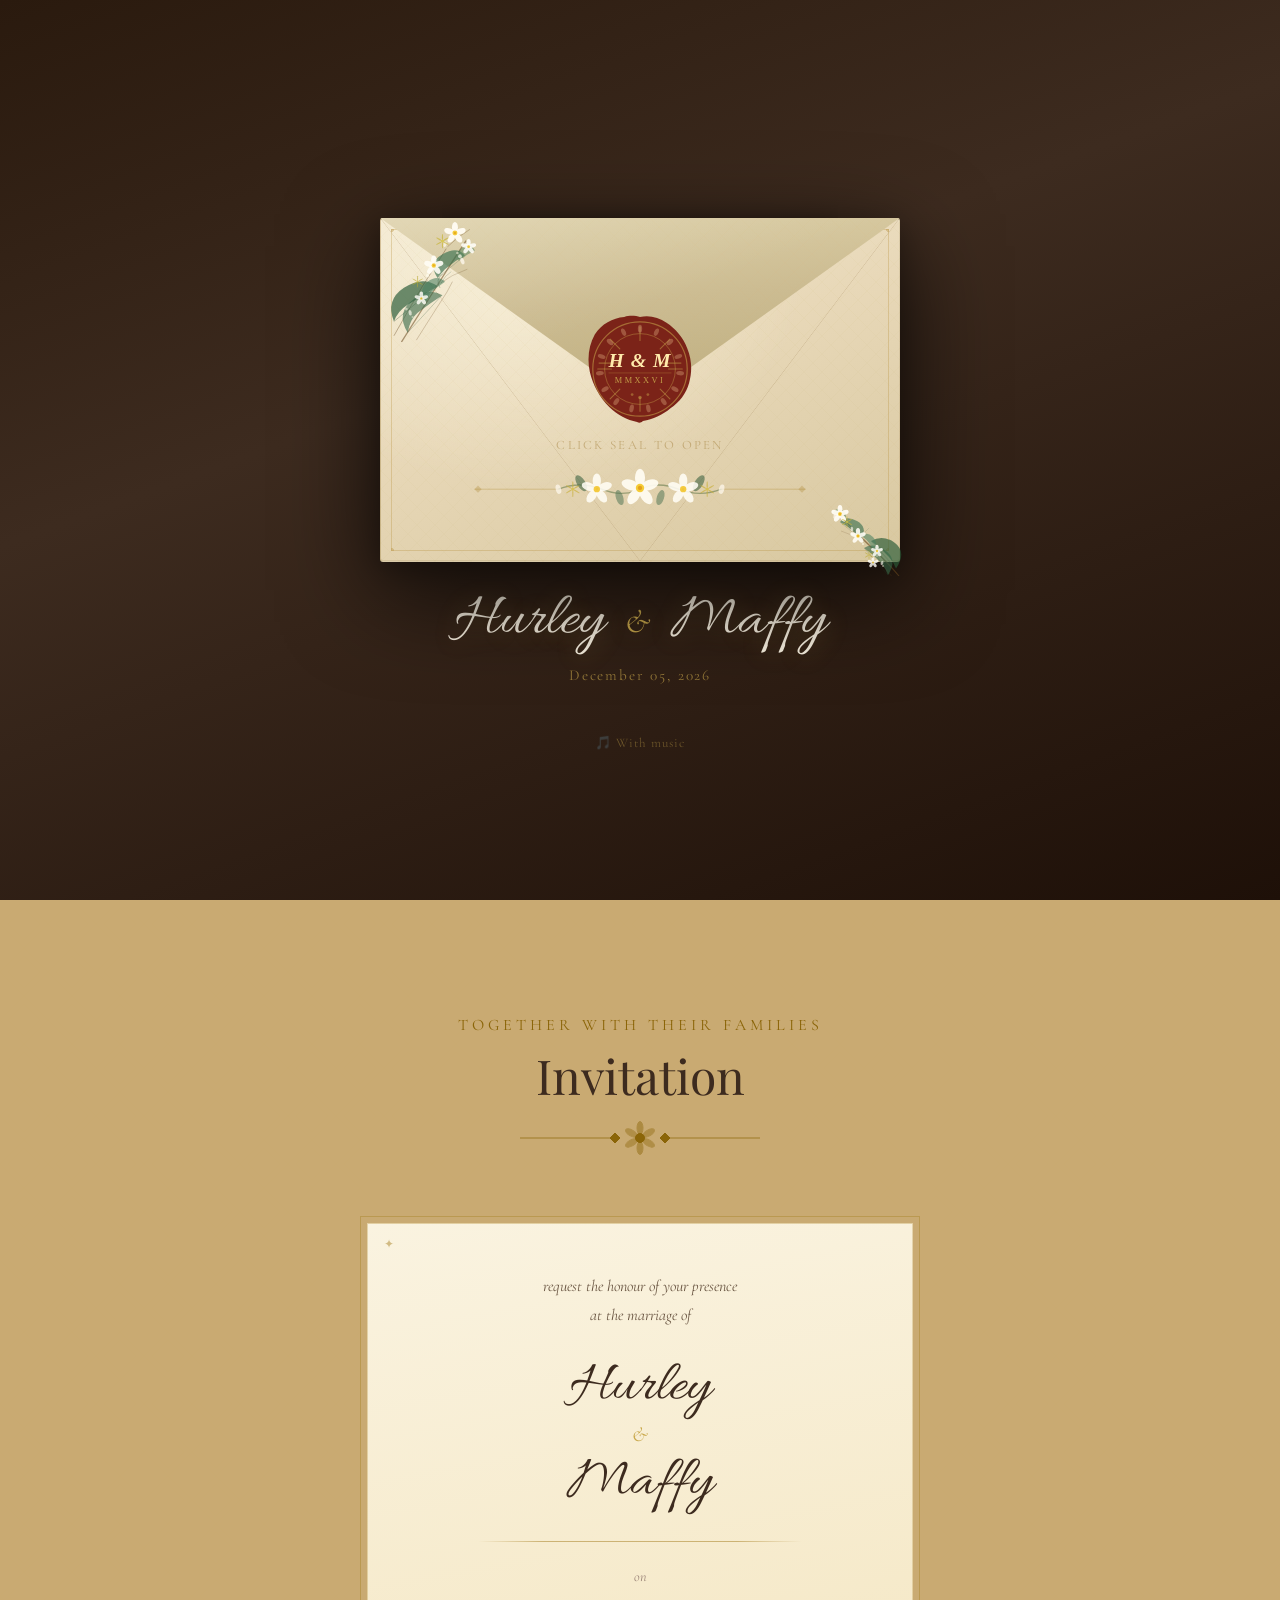
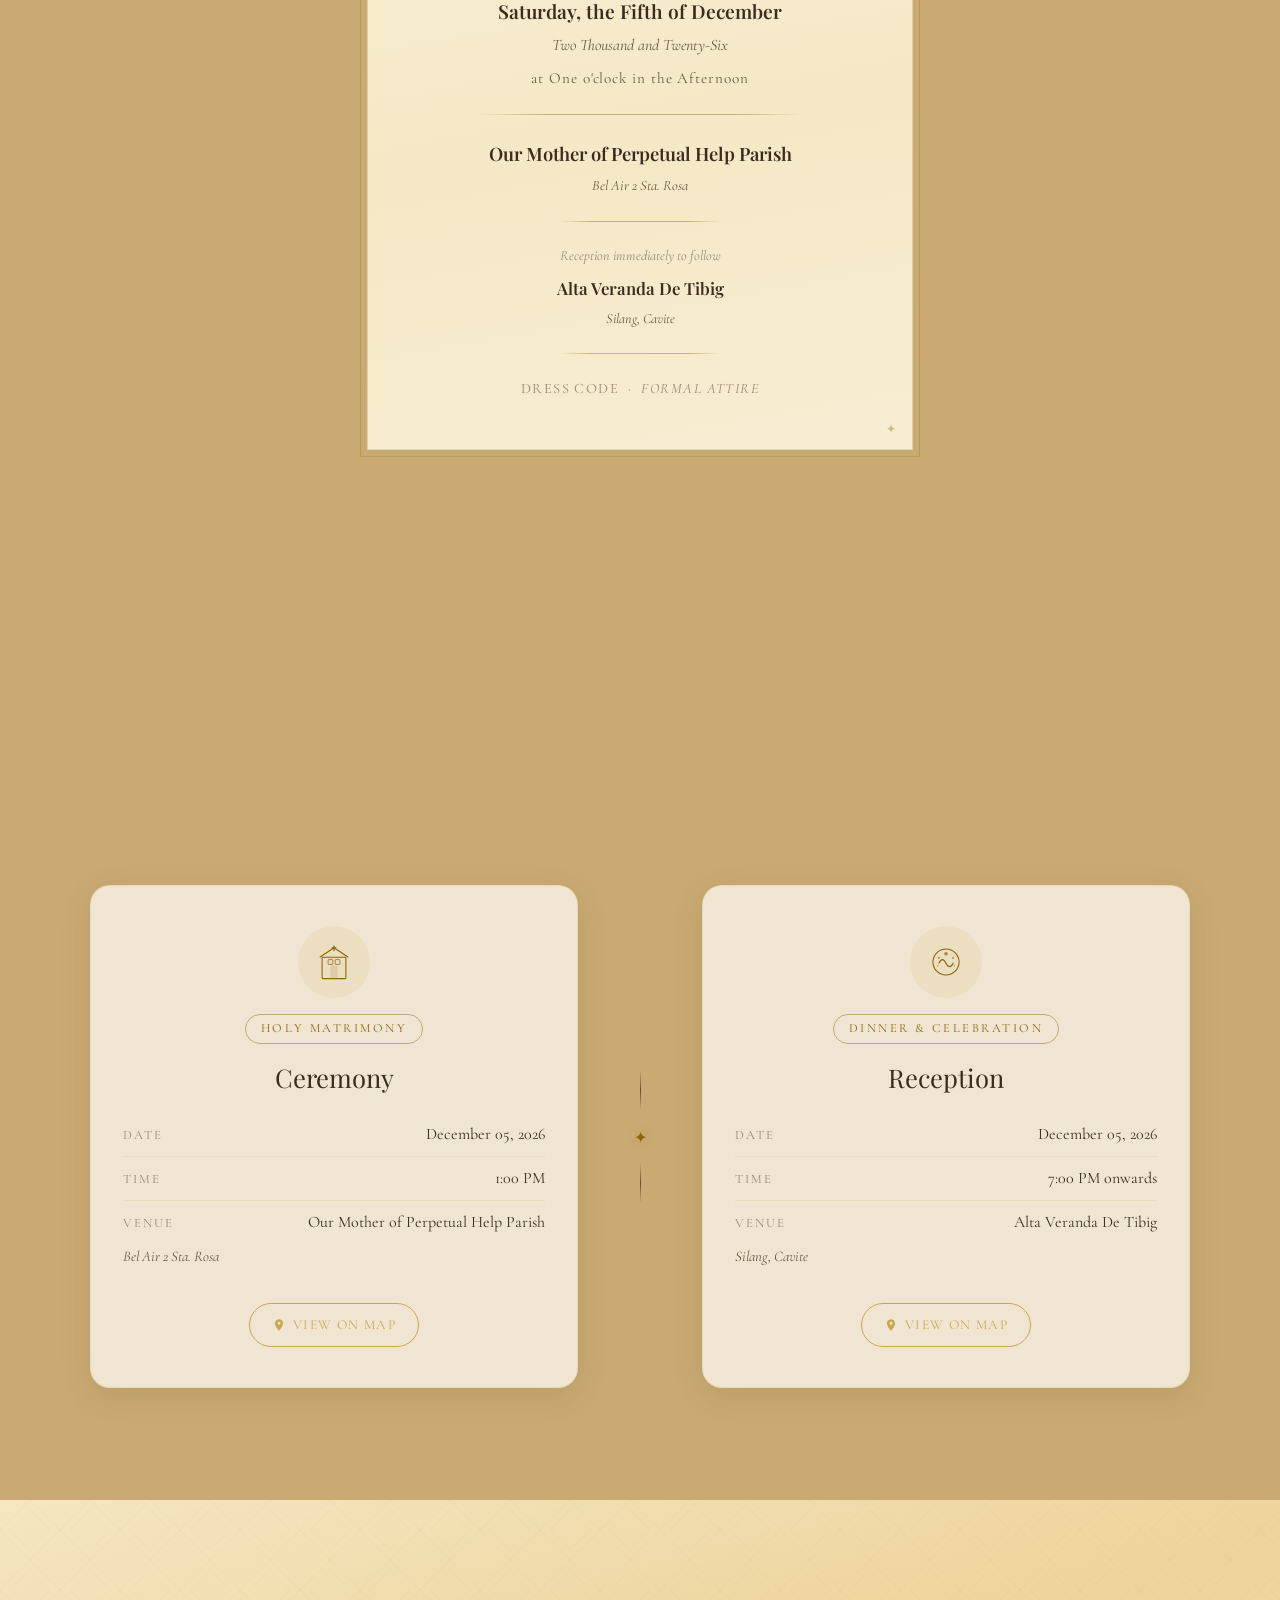
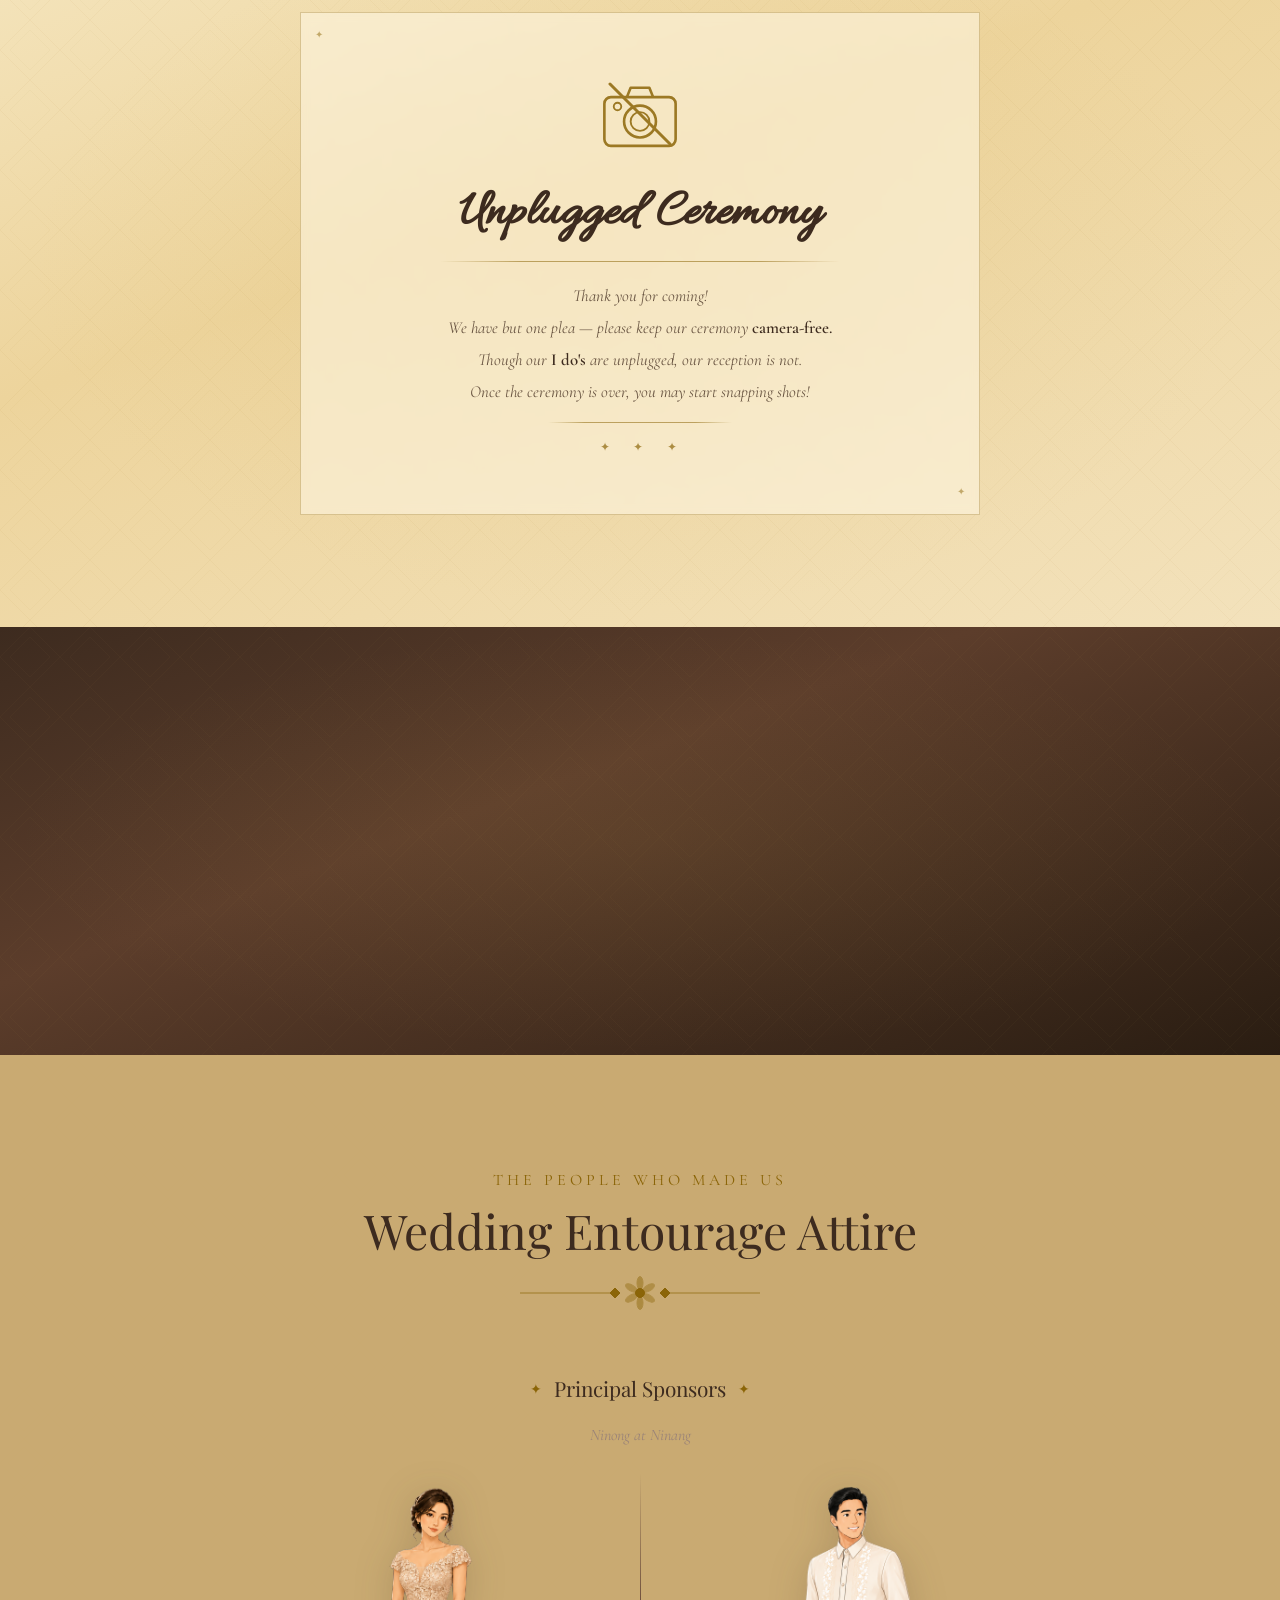
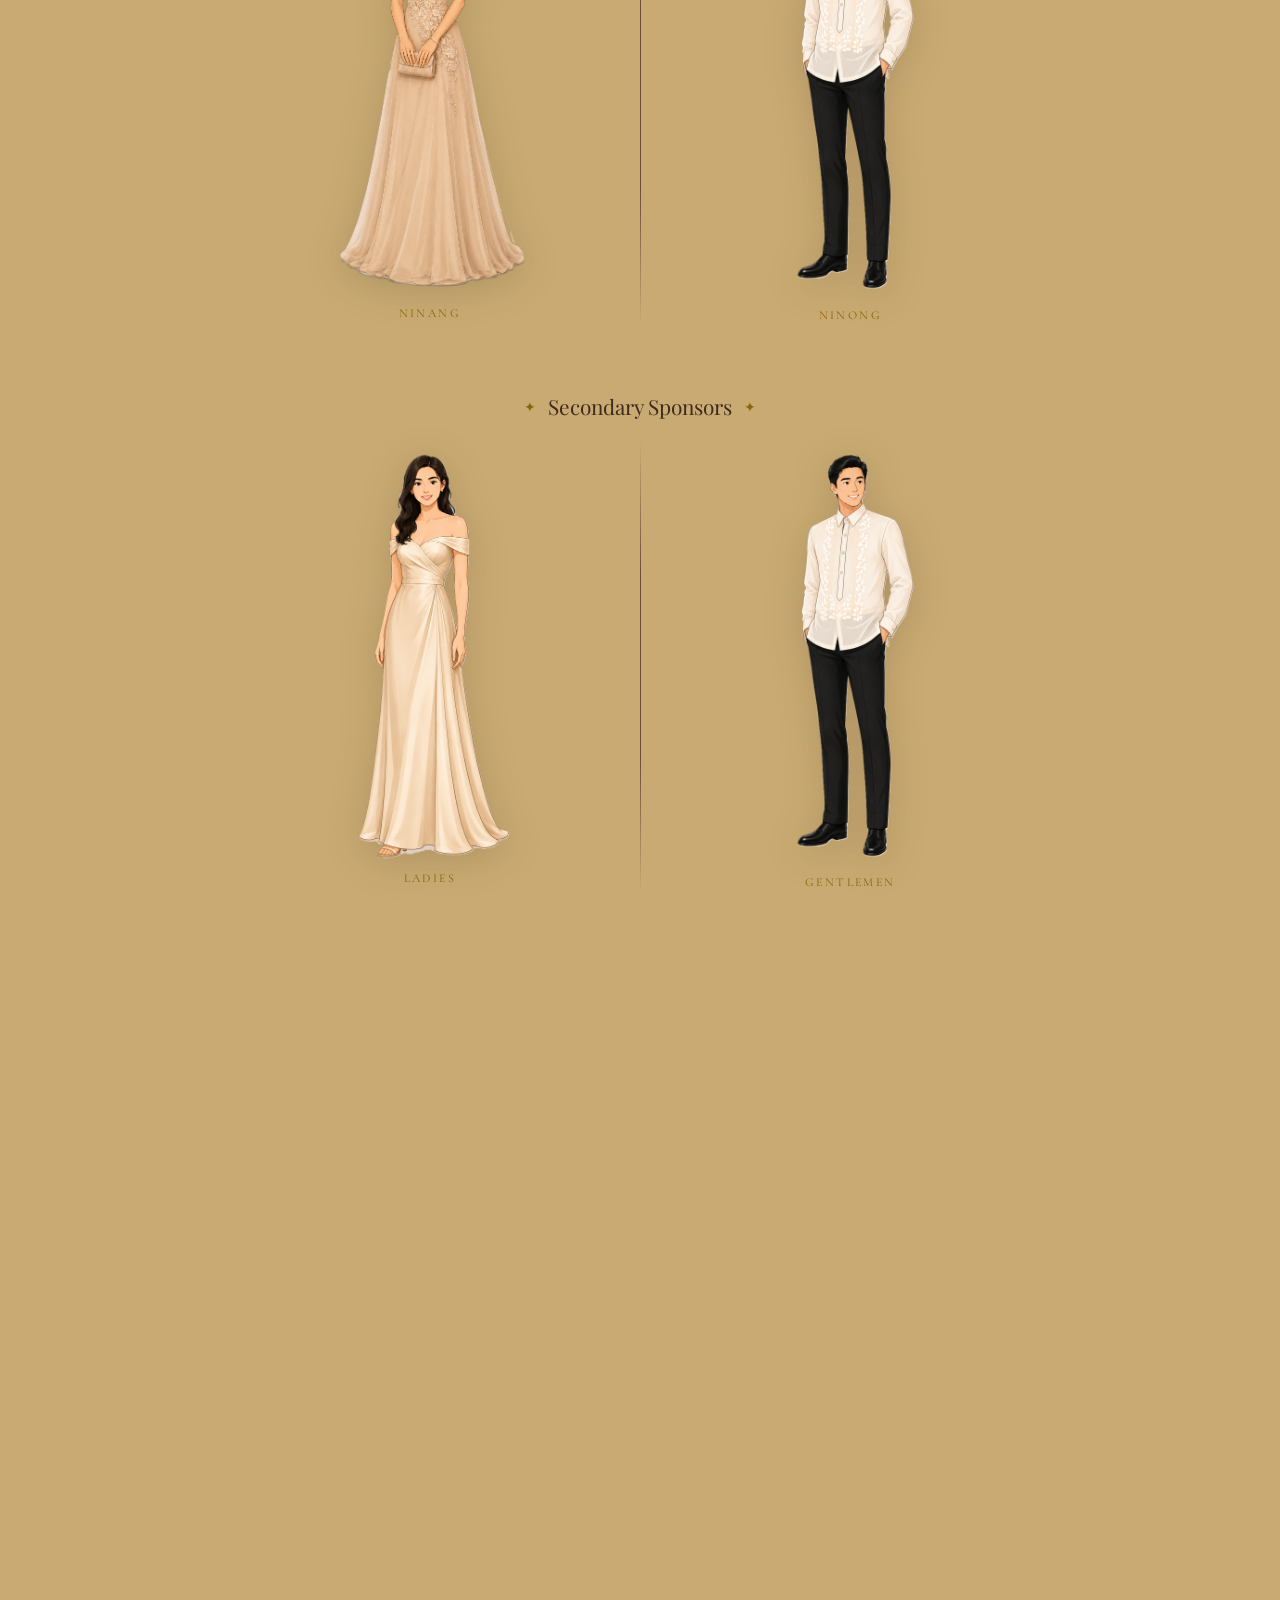
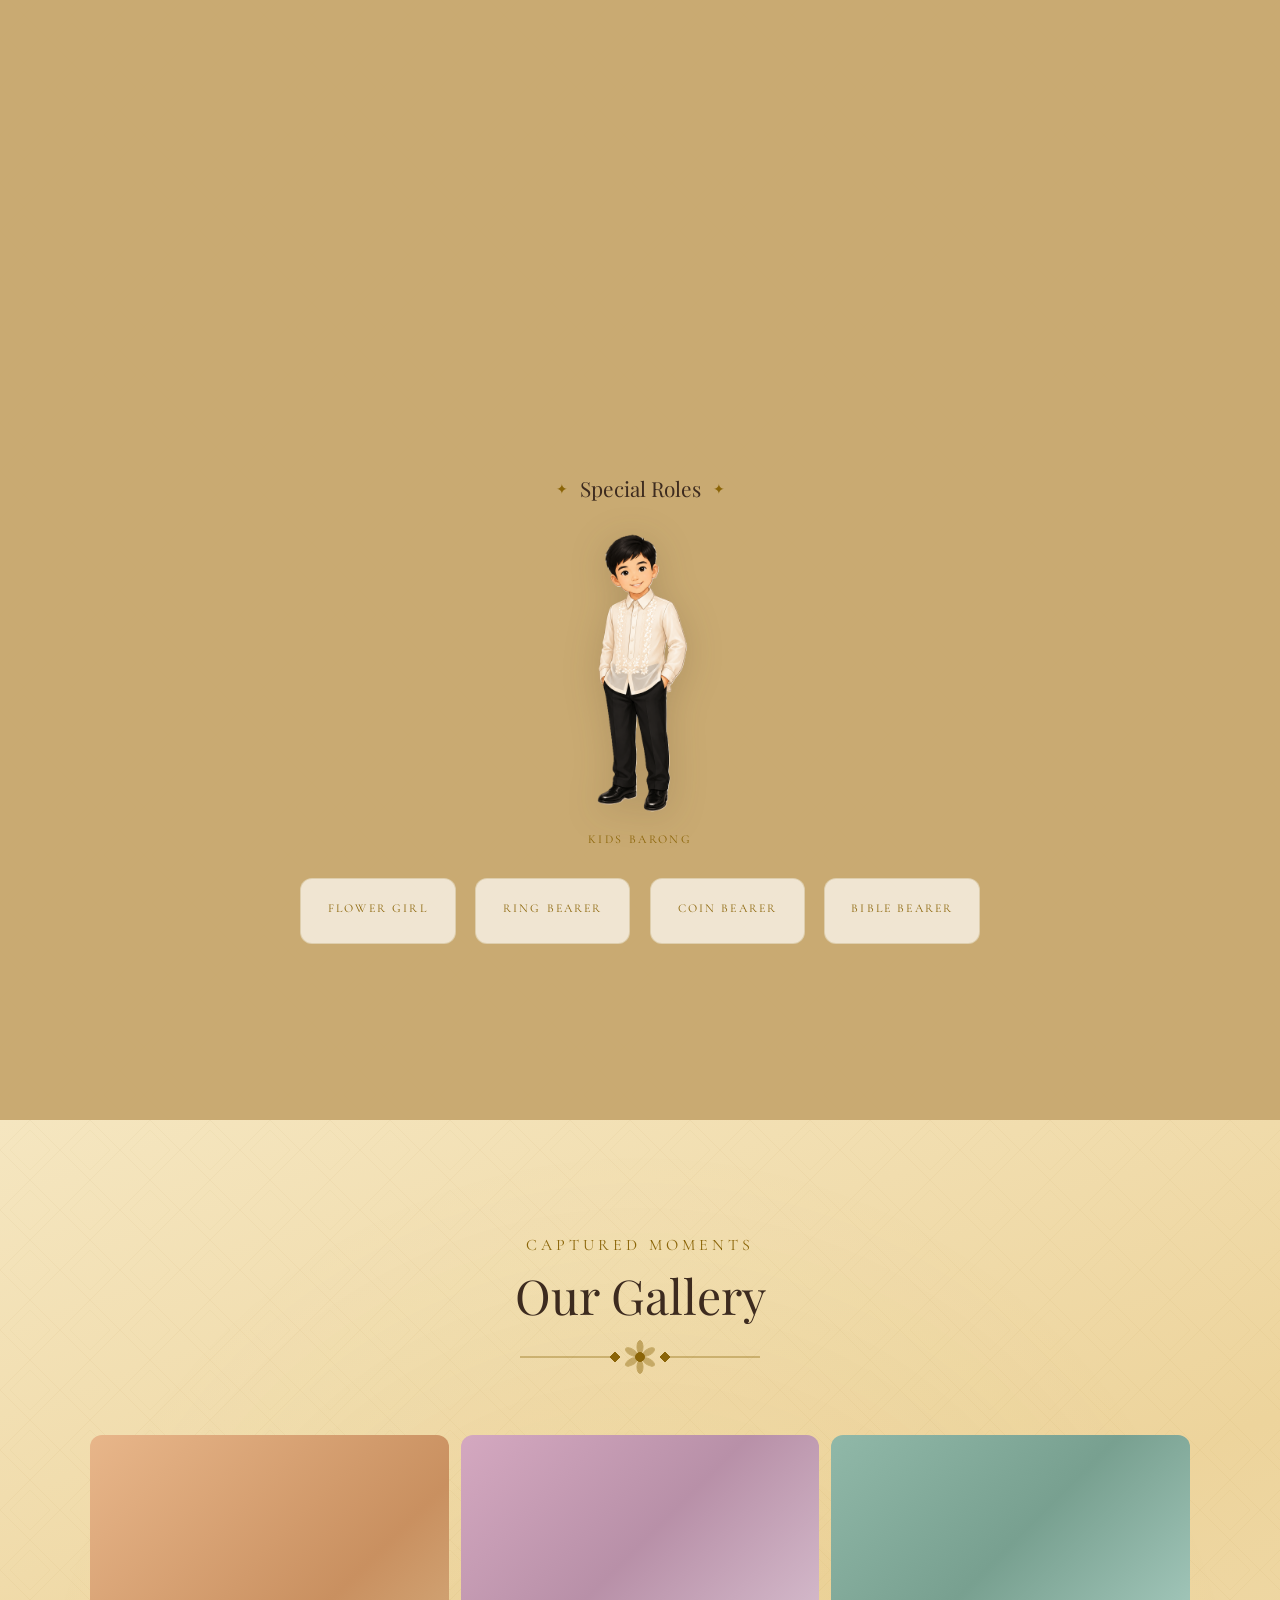
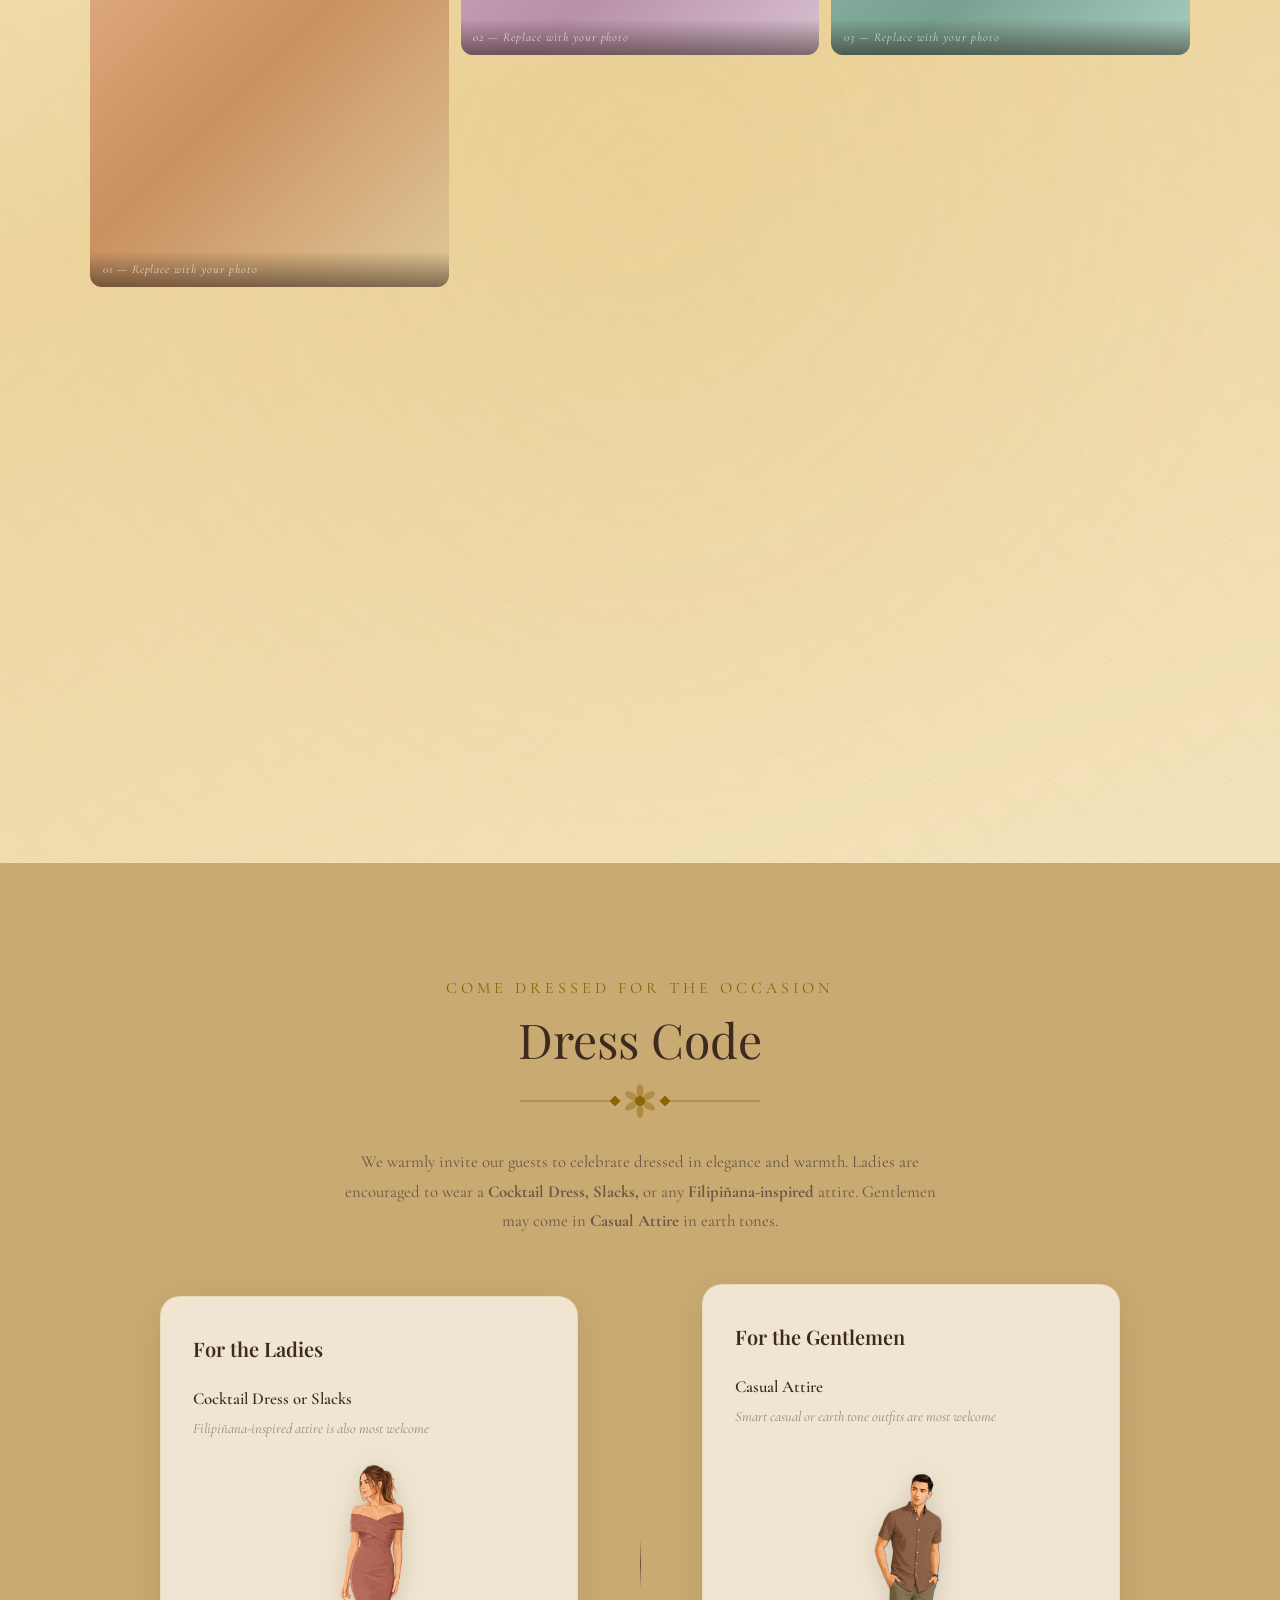
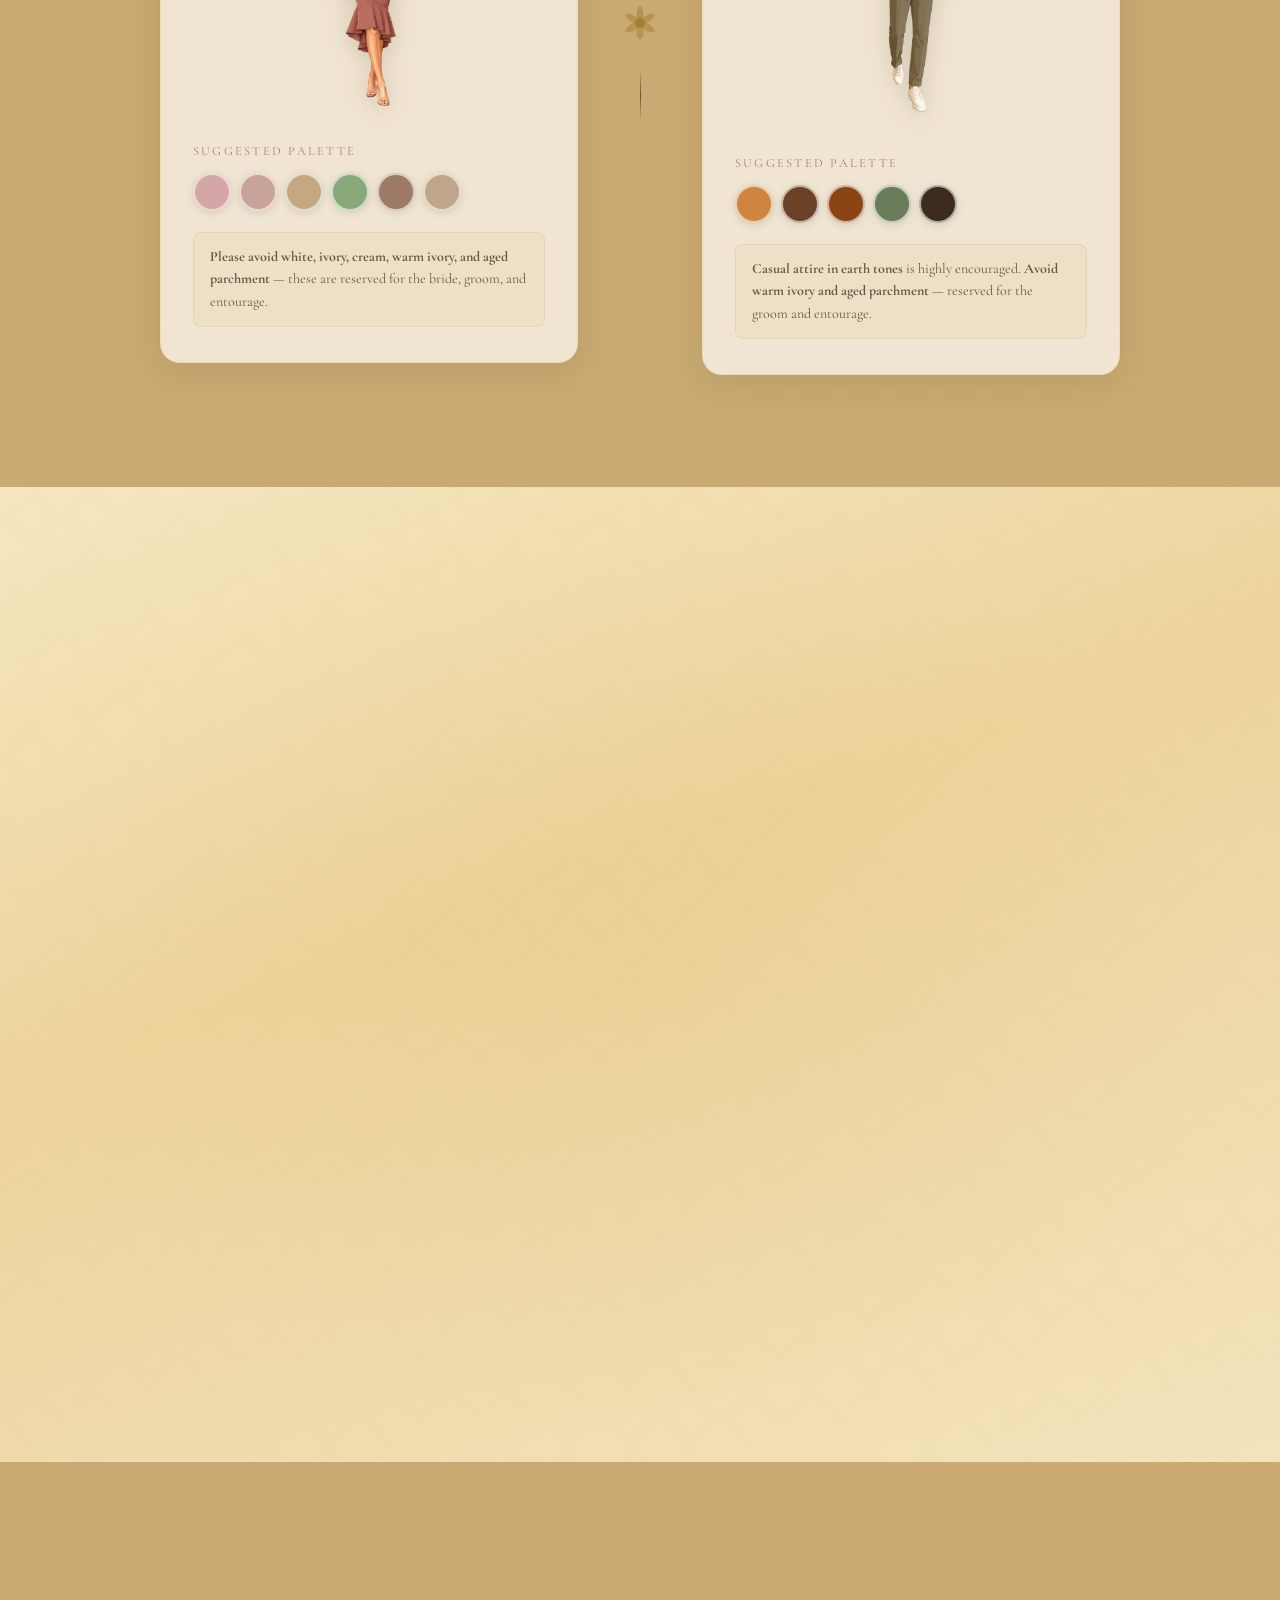
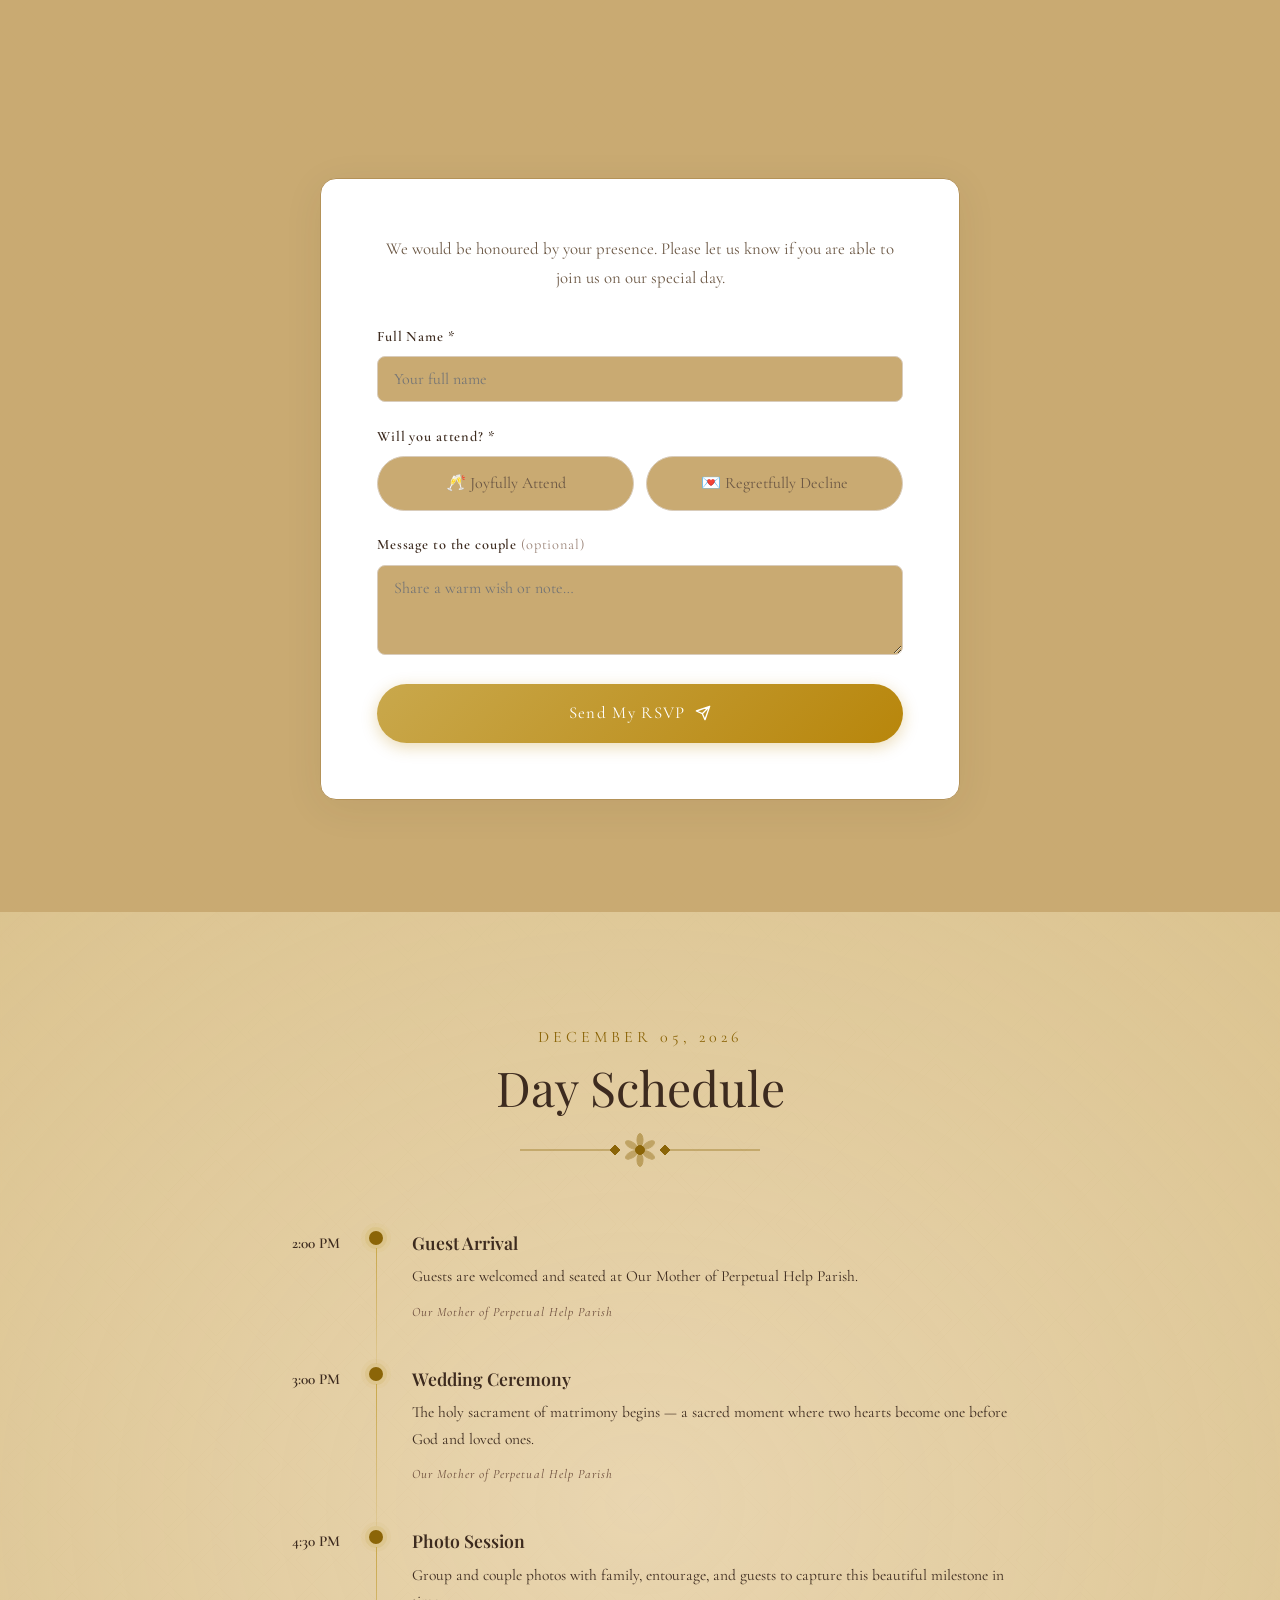
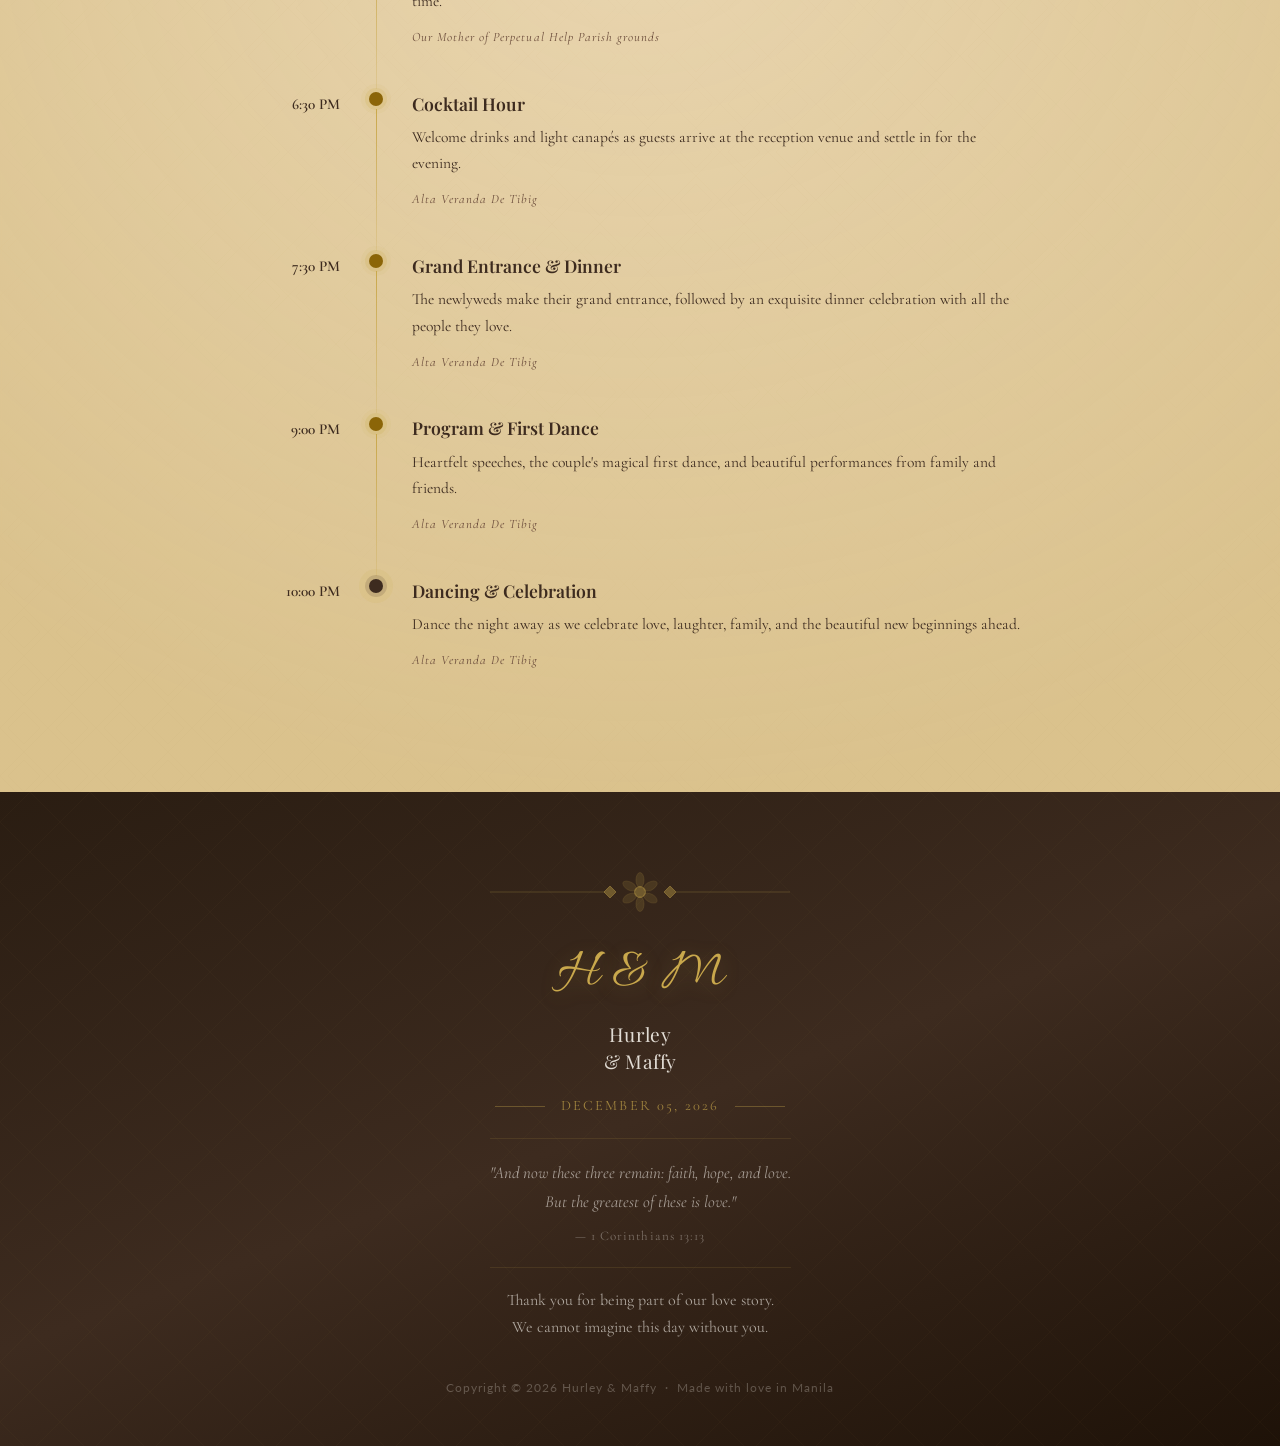
==== commit 76b86616: "attire.png > added picture" ====
--- a/index.html
+++ b/index.html
@@ -1790,7 +1790,7 @@
 
           <div class="hero-date-block reveal-hero" style="--hd: 0.95s">
             <p class="hero-date">December 05, 2026</p>
-            <p class="hero-time">Two o'clock in the afternoon</p>
+            <p class="hero-time">One o'clock in the afternoon</p>
             <p class="hero-loc">
               Bel Air 2 Sta. Rosa Our Mother of Perpetual Help Parish
             </p>
@@ -1884,7 +1884,7 @@
                 <p class="inv-on">on</p>
                 <p class="inv-date-line">Saturday, the Fifth of December</p>
                 <p class="inv-year-line">Two Thousand and Twenty-Six</p>
-                <p class="inv-time-line">at Two o'clock in the Afternoon</p>
+                <p class="inv-time-line">at One o'clock in the Afternoon</p>
 
                 <div class="inv-rule" aria-hidden="true"></div>
 
@@ -2050,7 +2050,7 @@
                   <div class="detail-sep"></div>
                   <div class="detail-row">
                     <span class="dr-label">Time</span
-                    ><span class="dr-value">2:00 PM</span>
+                    ><span class="dr-value">1:00 PM</span>
                   </div>
                   <div class="detail-sep"></div>
                   <div class="detail-row">
@@ -2368,7 +2368,7 @@
           </div>
 
           <p class="cd-footer reveal-fade">
-            December 05, 2026 · 3:00 PM · Manila, Philippines
+            December 05, 2026 · 2:00 PM · Manila, Philippines
           </p>
         </div>
       </section>
@@ -2818,20 +2818,22 @@
           </header>
 
           <p class="dress-intro reveal-up">
-            We warmly invite our guests to celebrate dressed in elegance and
-            cultural grace. <strong>Filipiñana attire</strong> and
-            <strong>Barong Tagalog</strong> are especially encouraged to honour
-            our beautiful heritage.
+            We warmly invite our guests to celebrate dressed in elegance and warmth.
+            Ladies are encouraged to wear a <strong>Cocktail Dress, Slacks,</strong>
+            or any <strong>Filipiñana-inspired</strong> attire. Gentlemen may come in
+            <strong>Casual Attire</strong> in earth tones.
           </p>
 
           <div class="dress-grid">
             <article class="dress-card reveal-left">
               <div class="dress-card-hd">
-                <span class="dress-icon">👗</span>
                 <h3>For the Ladies</h3>
               </div>
-              <p class="dress-type">Filipiñana or Formal Gown</p>
-              <p class="dress-sub">Semi-formal attire is also most welcome</p>
+              <p class="dress-type">Cocktail Dress or Slacks</p>
+              <p class="dress-sub">Filipiñana-inspired attire is also most welcome</p>
+              <div class="dress-attire-img-wrap">
+                <img src="attire/attirewomen.png" alt="Ladies Attire Sample" class="dress-attire-img">
+              </div>
               <p class="palette-title">Suggested Palette</p>
               <div class="swatches">
                 <div class="swatch" style="--sc: #d4a5a5" title="Vintage Blush">
@@ -2920,11 +2922,13 @@
 
             <article class="dress-card reveal-right">
               <div class="dress-card-hd">
-                <span class="dress-icon">🤵</span>
                 <h3>For the Gentlemen</h3>
               </div>
-              <p class="dress-type">Barong Tagalog or Formal Suit</p>
-              <p class="dress-sub">Smart casual attire is also acceptable</p>
+              <p class="dress-type">Casual Attire</p>
+              <p class="dress-sub">Smart casual or earth tone outfits are most welcome</p>
+              <div class="dress-attire-img-wrap">
+                <img src="attire/attiremen.png" alt="Men's Attire Sample" class="dress-attire-img">
+              </div>
               <p class="palette-title">Suggested Palette</p>
               <div class="swatches">
                 <div class="swatch" style="--sc: #cd853f" title="Sandy Brown">
@@ -2948,8 +2952,7 @@
                 </div>
               </div>
               <div class="dress-note">
-                Traditional <strong>Barong Tagalog</strong> made of piña or jusi
-                fabric is highly encouraged.
+                <strong>Casual attire in earth tones</strong> is highly encouraged.
                 <strong>Avoid warm ivory and aged parchment</strong> — reserved
                 for the groom and entourage.
               </div>
@@ -3284,7 +3287,7 @@
                   Parish.
                 </p>
                 <span class="si-venue"
-                  >Our Mother of Perpetual Help Parish, Intramuros</span
+                  >Our Mother of Perpetual Help Parish</span
                 >
               </div>
             </div>
@@ -3301,7 +3304,7 @@
                   two hearts become one before God and loved ones.
                 </p>
                 <span class="si-venue"
-                  >Our Mother of Perpetual Help Parish, Intramuros</span
+                  >Our Mother of Perpetual Help Parish</span
                 >
               </div>
             </div>
@@ -3335,7 +3338,7 @@
                   reception venue and settle in for the evening.
                 </p>
                 <span class="si-venue"
-                  >Fairmont Makati — Grand Ballroom Foyer</span
+                  >Alta Veranda De Tibig</span
                 >
               </div>
             </div>
@@ -3351,7 +3354,7 @@
                   The newlyweds make their grand entrance, followed by an
                   exquisite dinner celebration with all the people they love.
                 </p>
-                <span class="si-venue">Fairmont Makati — Grand Ballroom</span>
+                <span class="si-venue">Alta Veranda De Tibig</span>
               </div>
             </div>
             <div class="si reveal-right">
@@ -3366,7 +3369,7 @@
                   Heartfelt speeches, the couple's magical first dance, and
                   beautiful performances from family and friends.
                 </p>
-                <span class="si-venue">Fairmont Makati — Grand Ballroom</span>
+                <span class="si-venue">Alta Veranda De Tibig</span>
               </div>
             </div>
             <div class="si si-last reveal-left">
@@ -3378,7 +3381,7 @@
                   Dance the night away as we celebrate love, laughter, family,
                   and the beautiful new beginnings ahead.
                 </p>
-                <span class="si-venue">Fairmont Makati — Grand Ballroom</span>
+                <span class="si-venue">Alta Veranda De Tibig</span>
               </div>
             </div>
           </div>
@@ -3459,7 +3462,7 @@
         </p>
 
         <p class="footer-copy">
-          &copy; 2026 Hurley &amp; Maffy &nbsp;·&nbsp; Made with love in Manila
+          Copyright &copy; 2026 Hurley &amp; Maffy &nbsp;·&nbsp; Made with love in Manila
         </p>
       </div>
     </footer>
--- a/styles.css
+++ b/styles.css
@@ -1533,6 +1533,70 @@
   color: rgba(255,252,245,.5);
 }
 
+/* ── COUNTDOWN CELEBRATION OVERLAY ─────────────────────────── */
+#cd-celebration {
+  position: fixed; inset: 0;
+  display: flex; align-items: center; justify-content: center;
+  background: rgba(31,18,10,.72);
+  backdrop-filter: blur(6px);
+  z-index: 9998;
+  opacity: 0;
+  transition: opacity .8s ease;
+  pointer-events: none;
+}
+#cd-celebration.cd-cel-show {
+  opacity: 1;
+  pointer-events: auto;
+}
+.cd-cel-card {
+  background: linear-gradient(160deg, #F5E6C8 0%, #E8D5A3 60%, #C9A96E 100%);
+  border: 2px solid rgba(184,134,11,.45);
+  border-radius: 20px;
+  padding: 48px 52px;
+  text-align: center;
+  max-width: 420px;
+  width: 90%;
+  box-shadow: 0 20px 60px rgba(31,18,10,.45), 0 0 0 6px rgba(184,134,11,.15);
+  transform: scale(.88);
+  transition: transform .8s cubic-bezier(.34,1.56,.64,1);
+  animation: cel-glow 2.5s ease-in-out infinite alternate;
+}
+#cd-celebration.cd-cel-show .cd-cel-card {
+  transform: scale(1);
+}
+@keyframes cel-glow {
+  from { box-shadow: 0 20px 60px rgba(31,18,10,.45), 0 0 0 6px rgba(184,134,11,.15); }
+  to   { box-shadow: 0 20px 80px rgba(31,18,10,.55), 0 0 0 10px rgba(184,134,11,.35), 0 0 40px rgba(201,168,76,.25); }
+}
+.cd-cel-flowers {
+  font-size: 1.4rem;
+  color: #B8860B;
+  letter-spacing: .5em;
+  margin-bottom: 12px;
+}
+.cd-cel-pre {
+  font-family: var(--ff-elegant);
+  font-size: .85rem;
+  letter-spacing: .2em;
+  text-transform: uppercase;
+  color: #8B6508;
+  margin-bottom: 8px;
+}
+.cd-cel-title {
+  font-family: var(--ff-script);
+  font-size: 3.2rem;
+  color: #3D2B1F;
+  margin-bottom: 14px;
+  line-height: 1.1;
+}
+.cd-cel-msg {
+  font-family: var(--ff-elegant);
+  font-size: 1rem;
+  color: #6B4C3B;
+  font-style: italic;
+  letter-spacing: .04em;
+}
+
 /* ── 10 · ENTOURAGE ATTIRE ──────────────────────────────────── */
 .entourage-section { background: transparent; }
 
@@ -1826,8 +1890,19 @@
 }
 .dress-sub {
   font-family: var(--ff-elegant); font-style: italic;
-  font-size: .9rem; color: var(--text-light); margin-bottom: 1.3rem;
-}
+  font-size: .9rem; color: var(--text-light); margin-bottom: 1rem;
+}
+.dress-attire-img-wrap {
+  display: flex; justify-content: center;
+  margin: .8rem 0 1.2rem;
+}
+.dress-attire-img {
+  width: clamp(100px, 40%, 160px);
+  height: auto;
+  filter: drop-shadow(0 4px 12px rgba(61,43,31,.18));
+  transition: transform .3s ease;
+}
+.dress-attire-img:hover { transform: scale(1.05); }
 .palette-title {
   font-family: var(--ff-elegant);
   font-size: .78rem; letter-spacing: .18em;
@@ -1949,7 +2024,11 @@
 }
 
 /* ── 14 · SCHEDULE ─────────────────────────────────────────── */
-.sched-section { background: transparent; }
+.sched-section {
+  background:
+    radial-gradient(ellipse 80% 60% at 50% 40%, rgba(245,230,200,.72) 0%, rgba(232,213,163,.55) 100%);
+  backdrop-filter: blur(2px);
+}
 
 .sched-timeline {
   max-width: 760px; margin: 0 auto;
@@ -1964,7 +2043,7 @@
 }
 .si-time {
   font-family: var(--ff-elegant); font-size: .95rem; font-weight: 600;
-  color: var(--gold-dark); text-align: right;
+  color: var(--deep-brown); text-align: right;
   padding-top: .2rem;
 }
 .si-spine {
@@ -1998,11 +2077,11 @@
 }
 .si-body p {
   font-family: var(--ff-elegant); font-size: .97rem;
-  color: var(--text-mid); line-height: 1.7; margin-bottom: .4rem;
+  color: var(--deep-brown); line-height: 1.7; margin-bottom: .4rem;
 }
 .si-venue {
   font-family: var(--ff-elegant); font-size: .8rem;
-  letter-spacing: .08em; color: var(--gold-dark);
+  letter-spacing: .08em; color: var(--warm-brown);
   font-style: italic;
 }
 
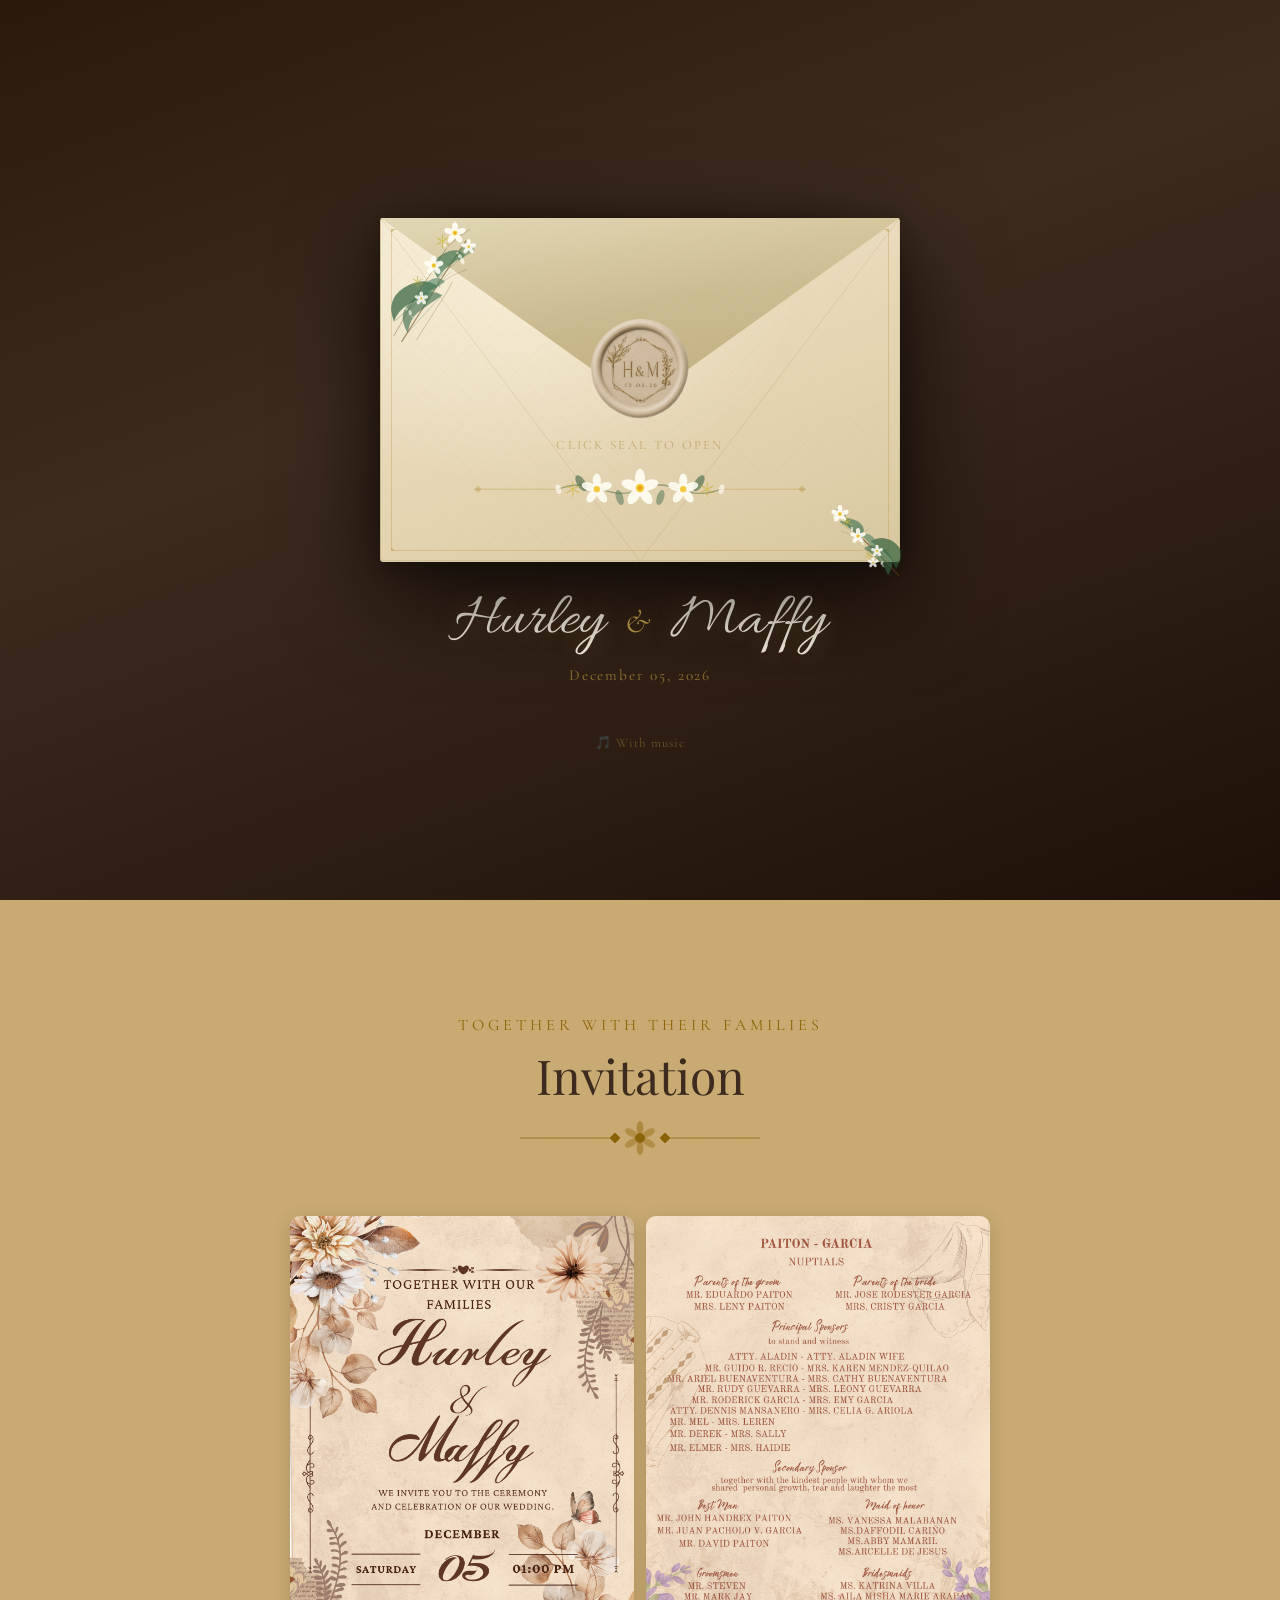
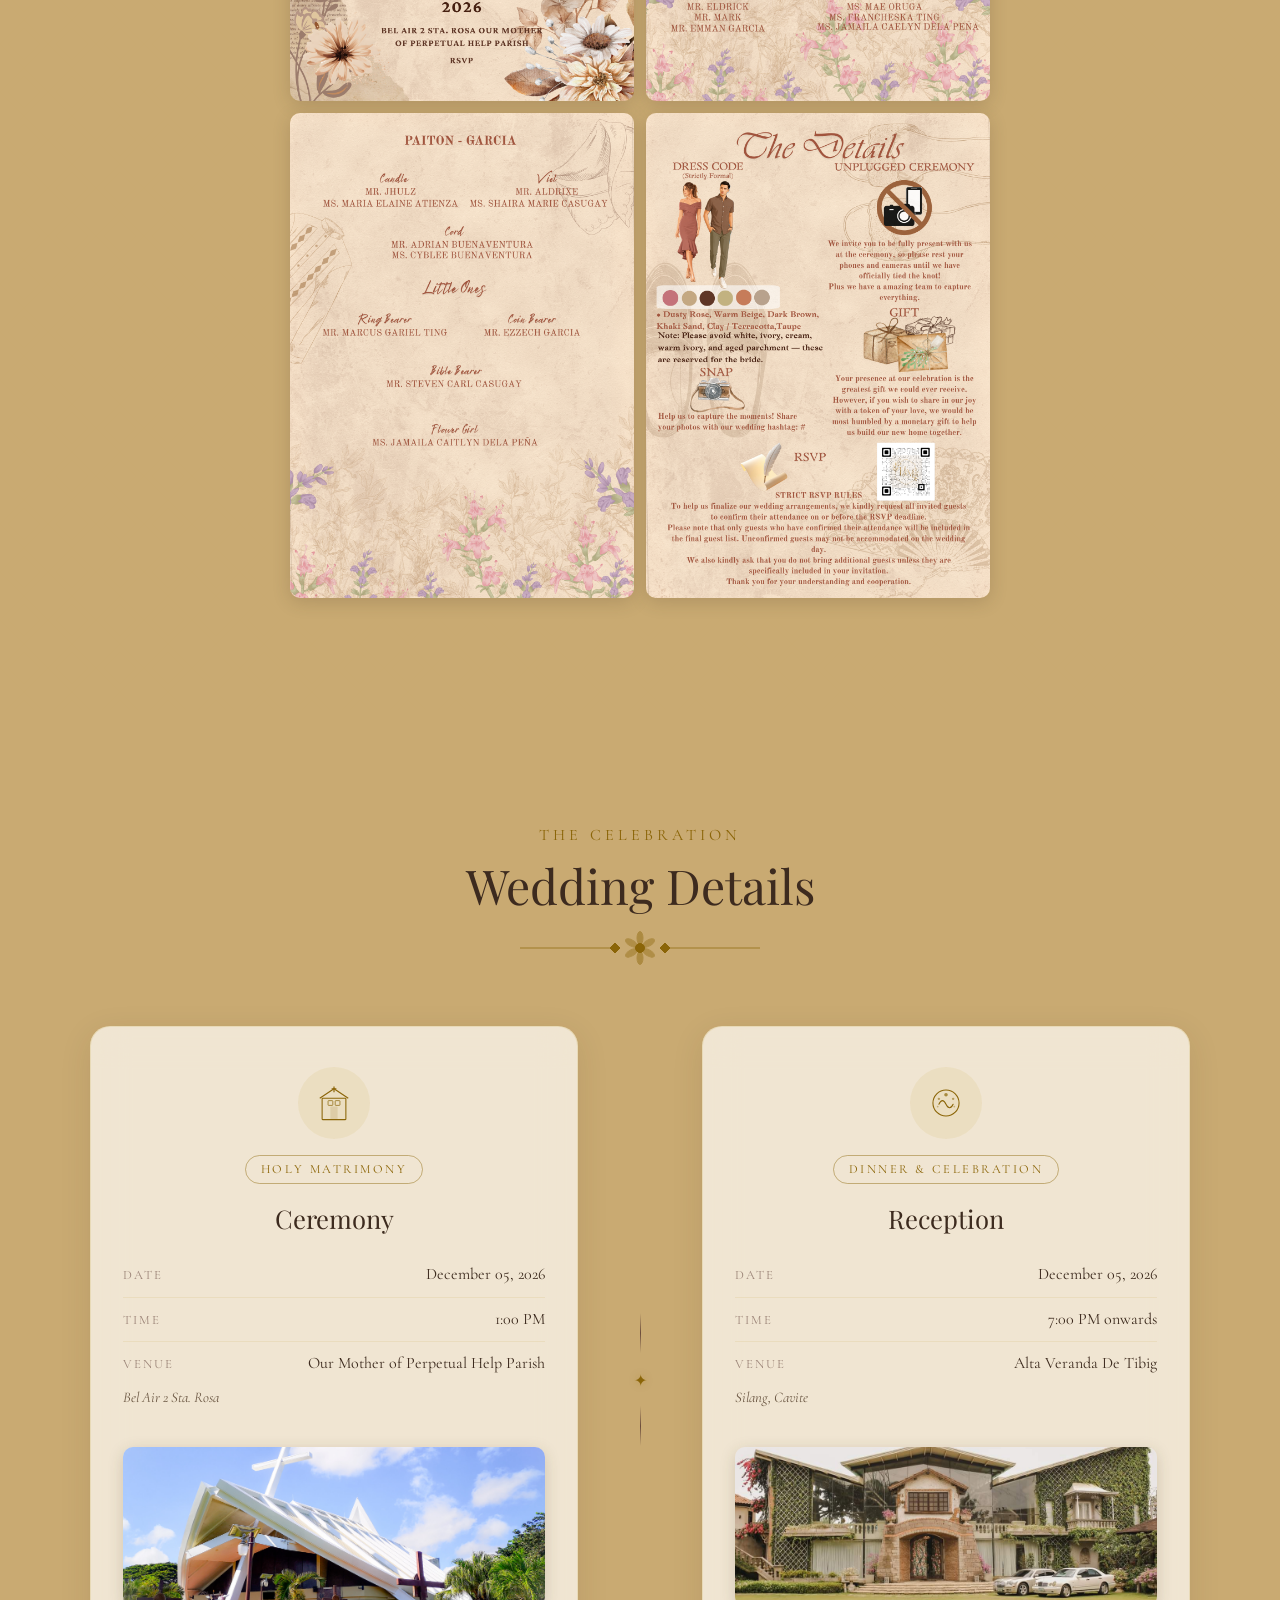
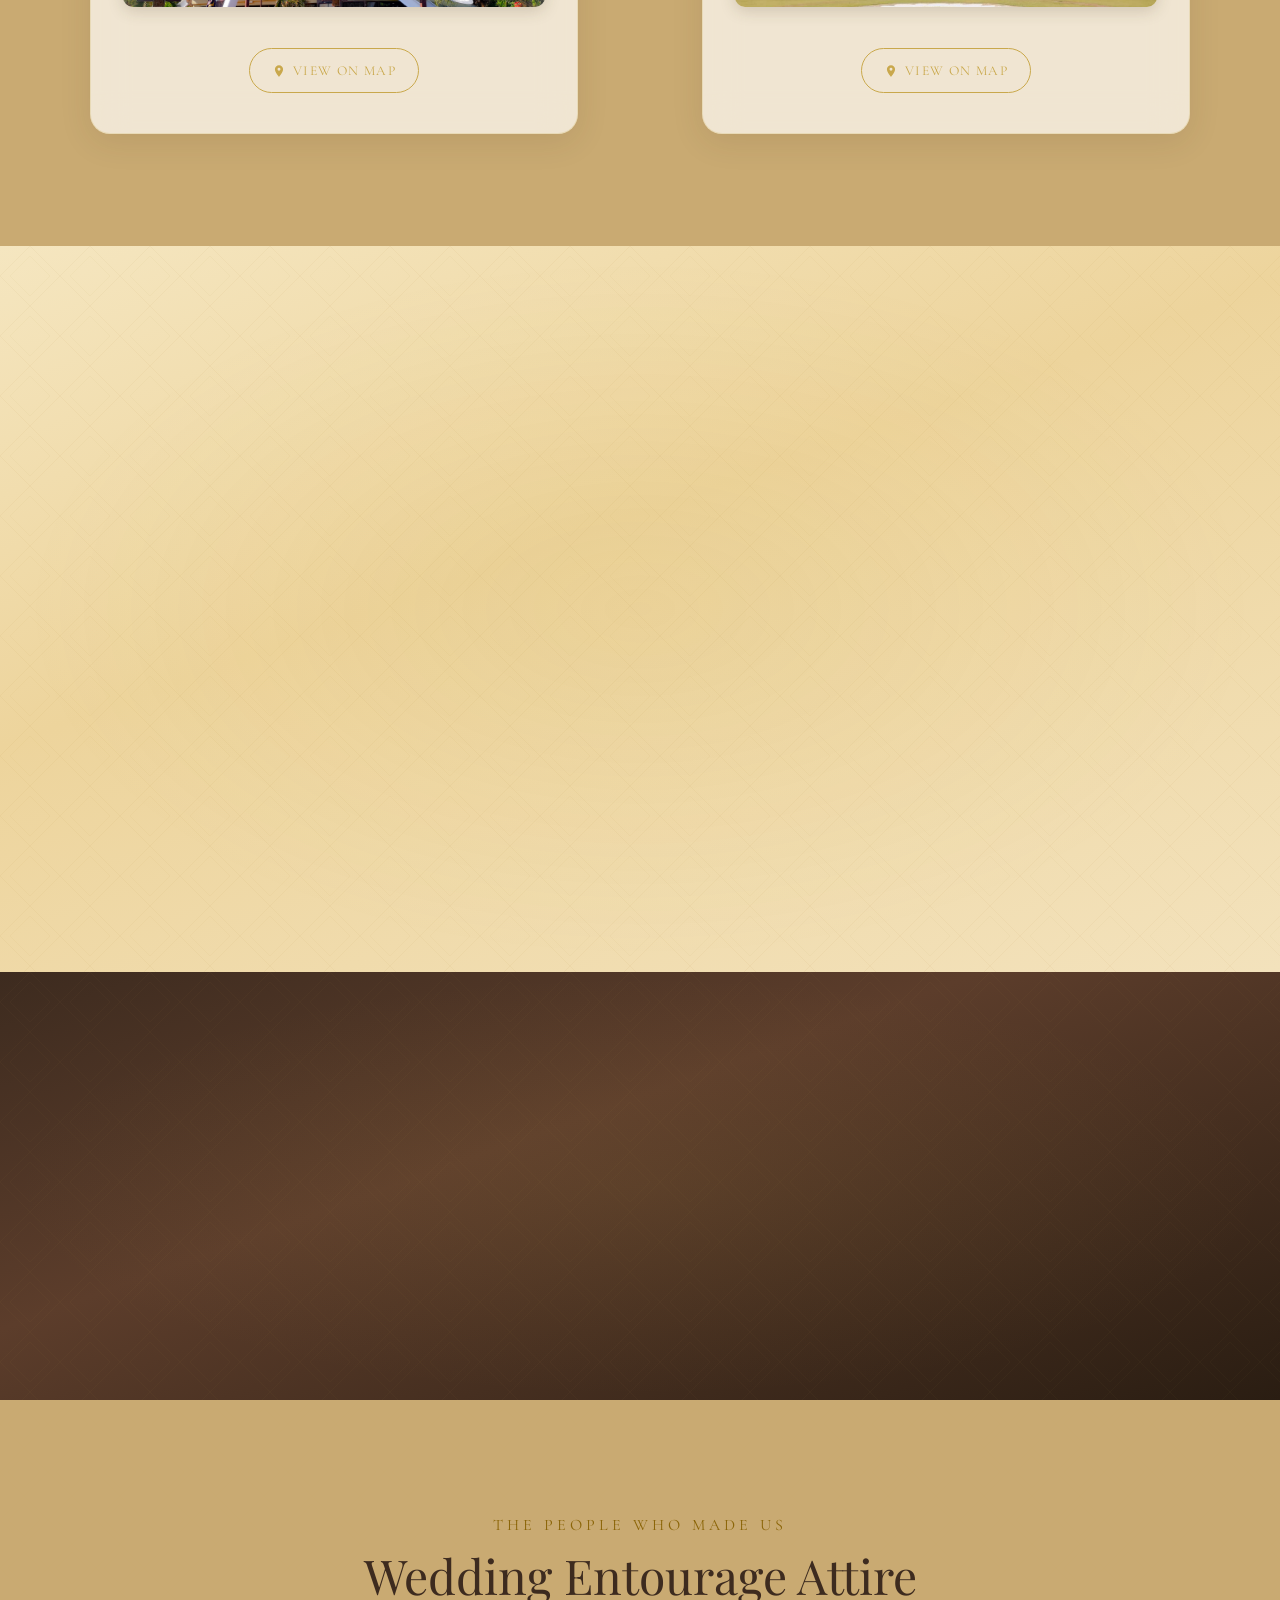
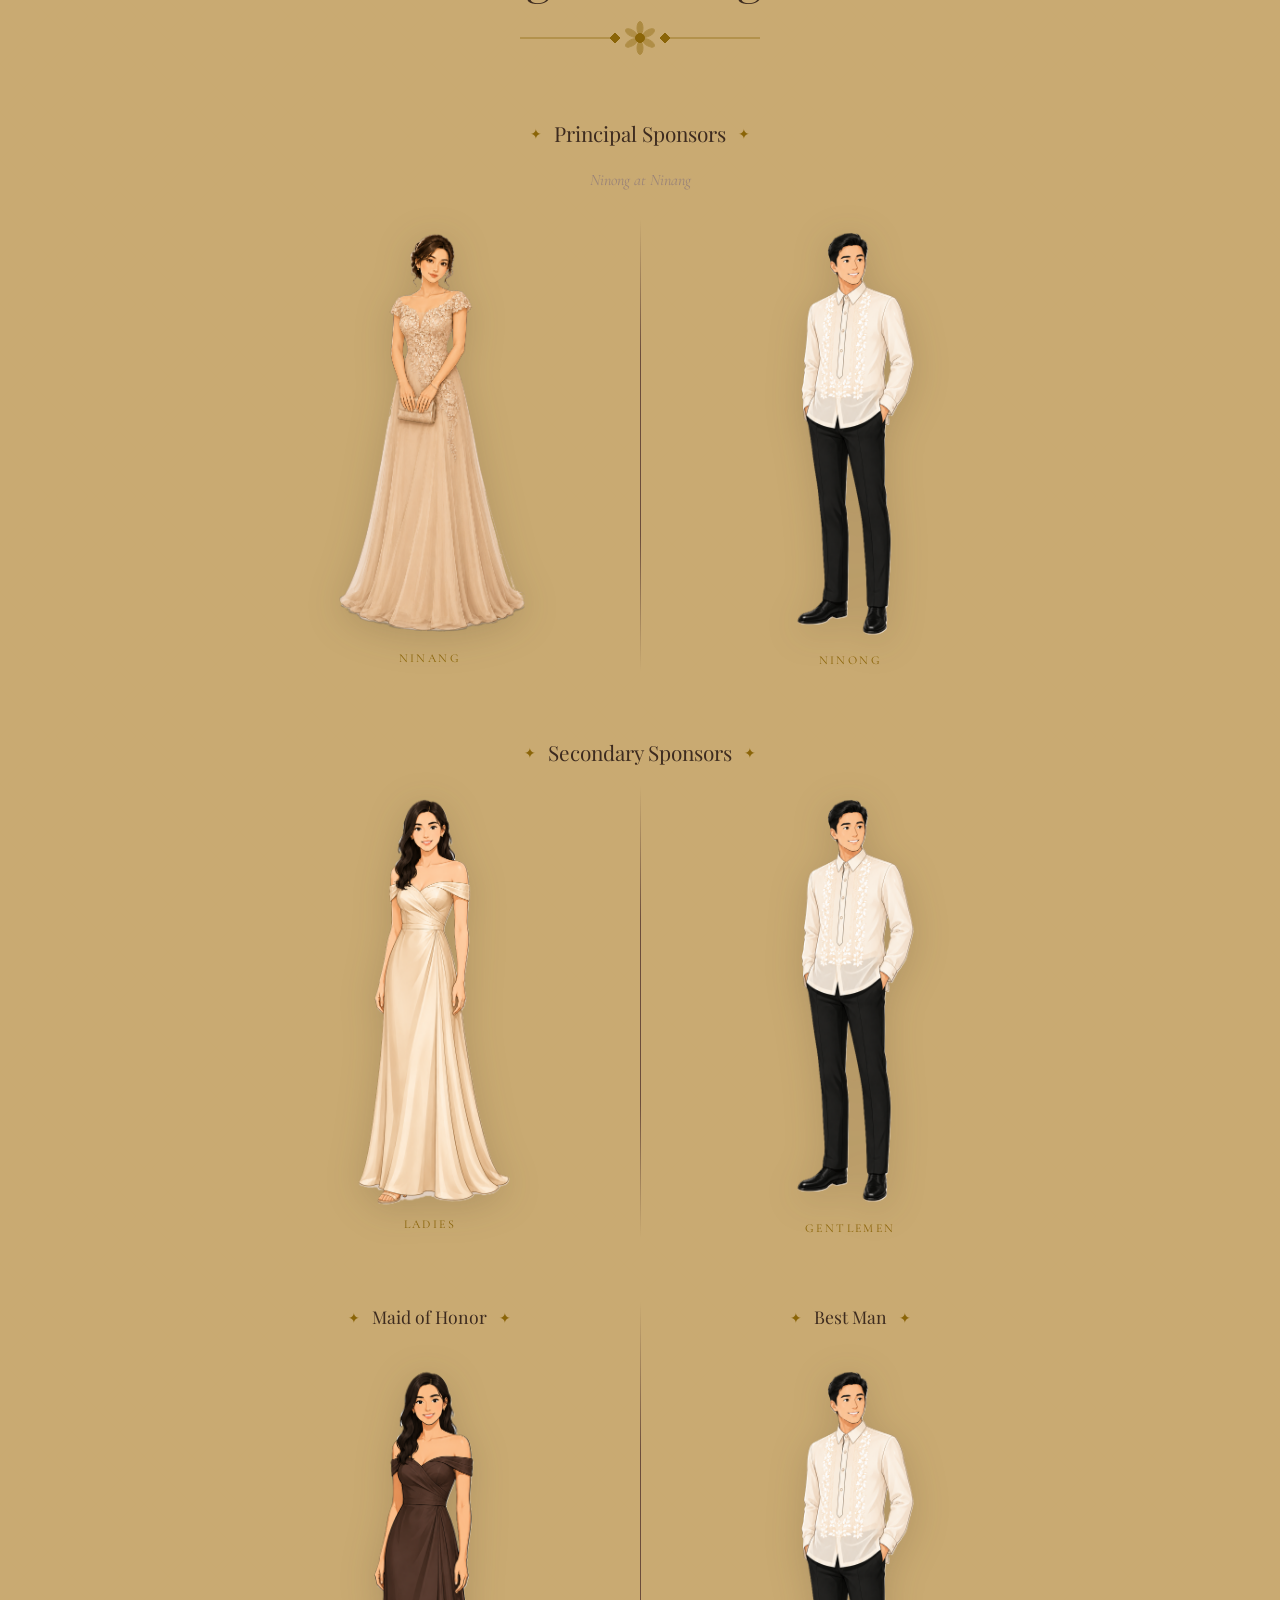
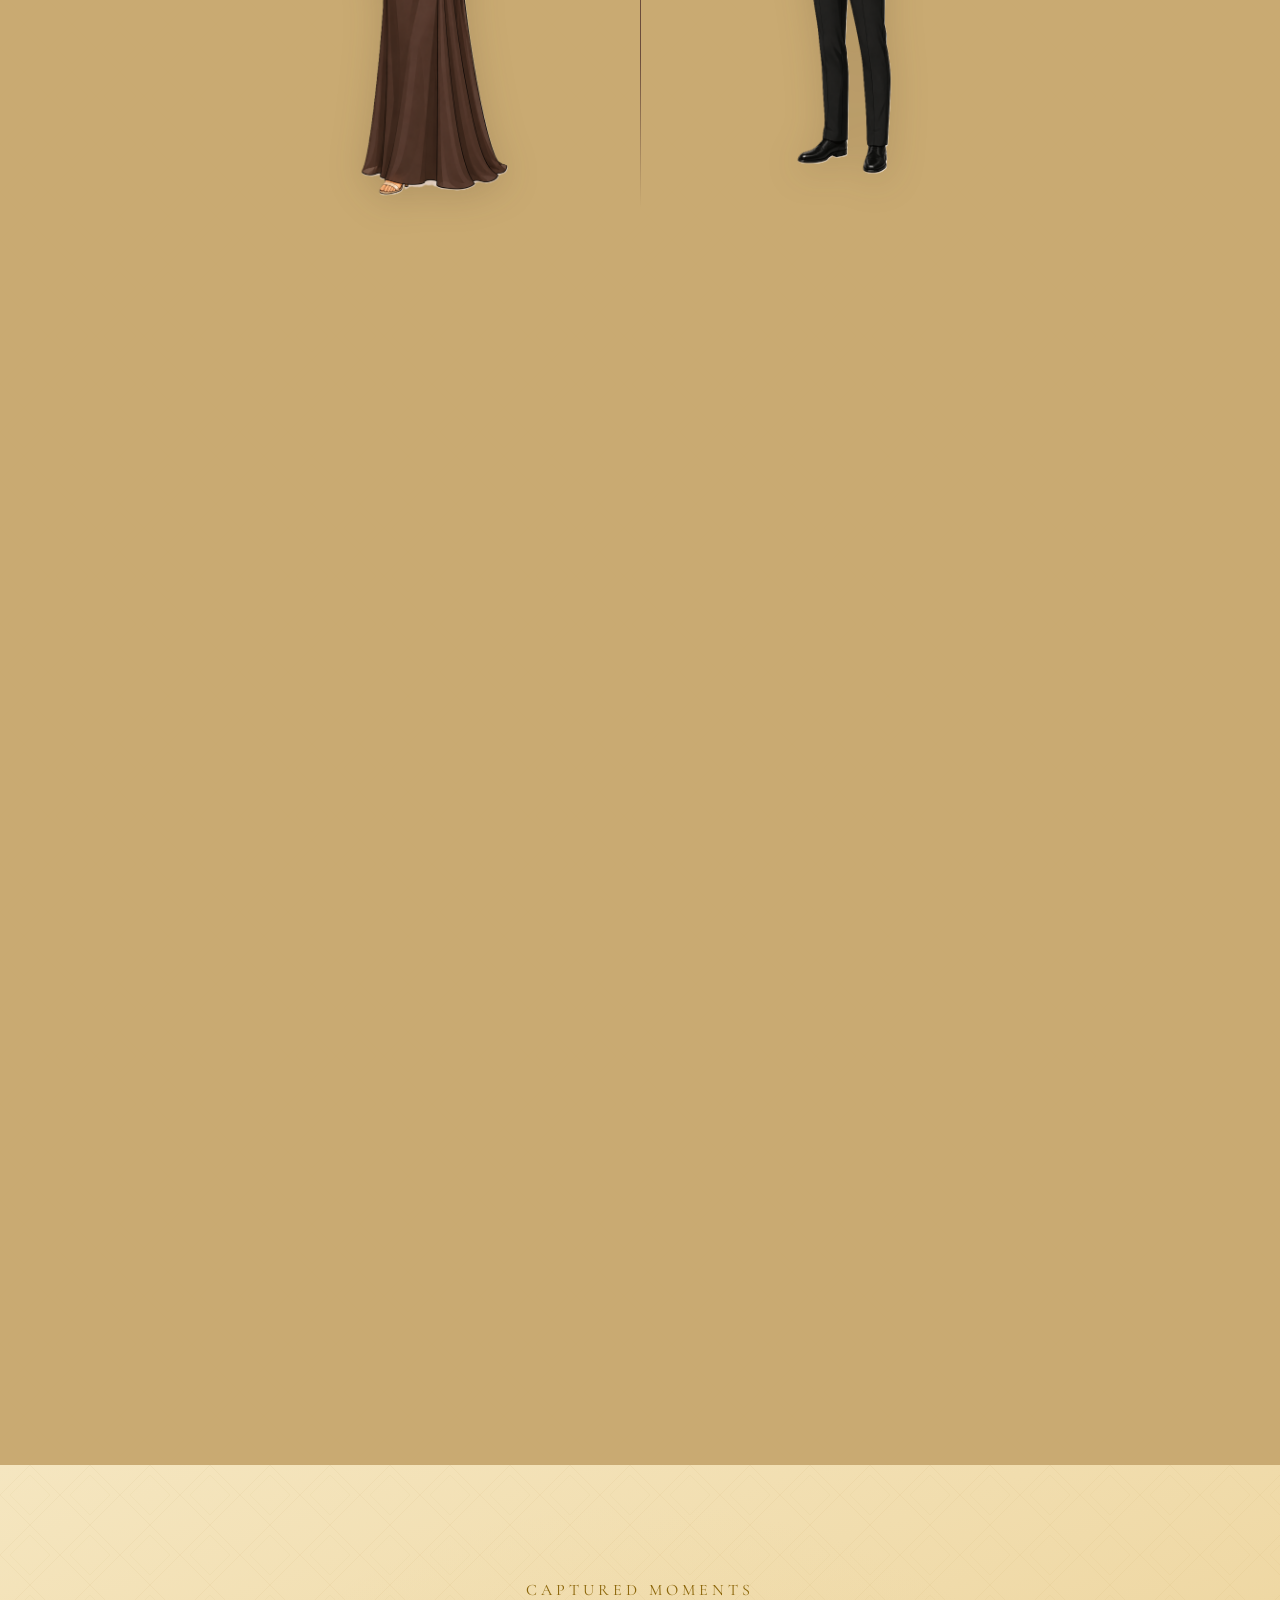
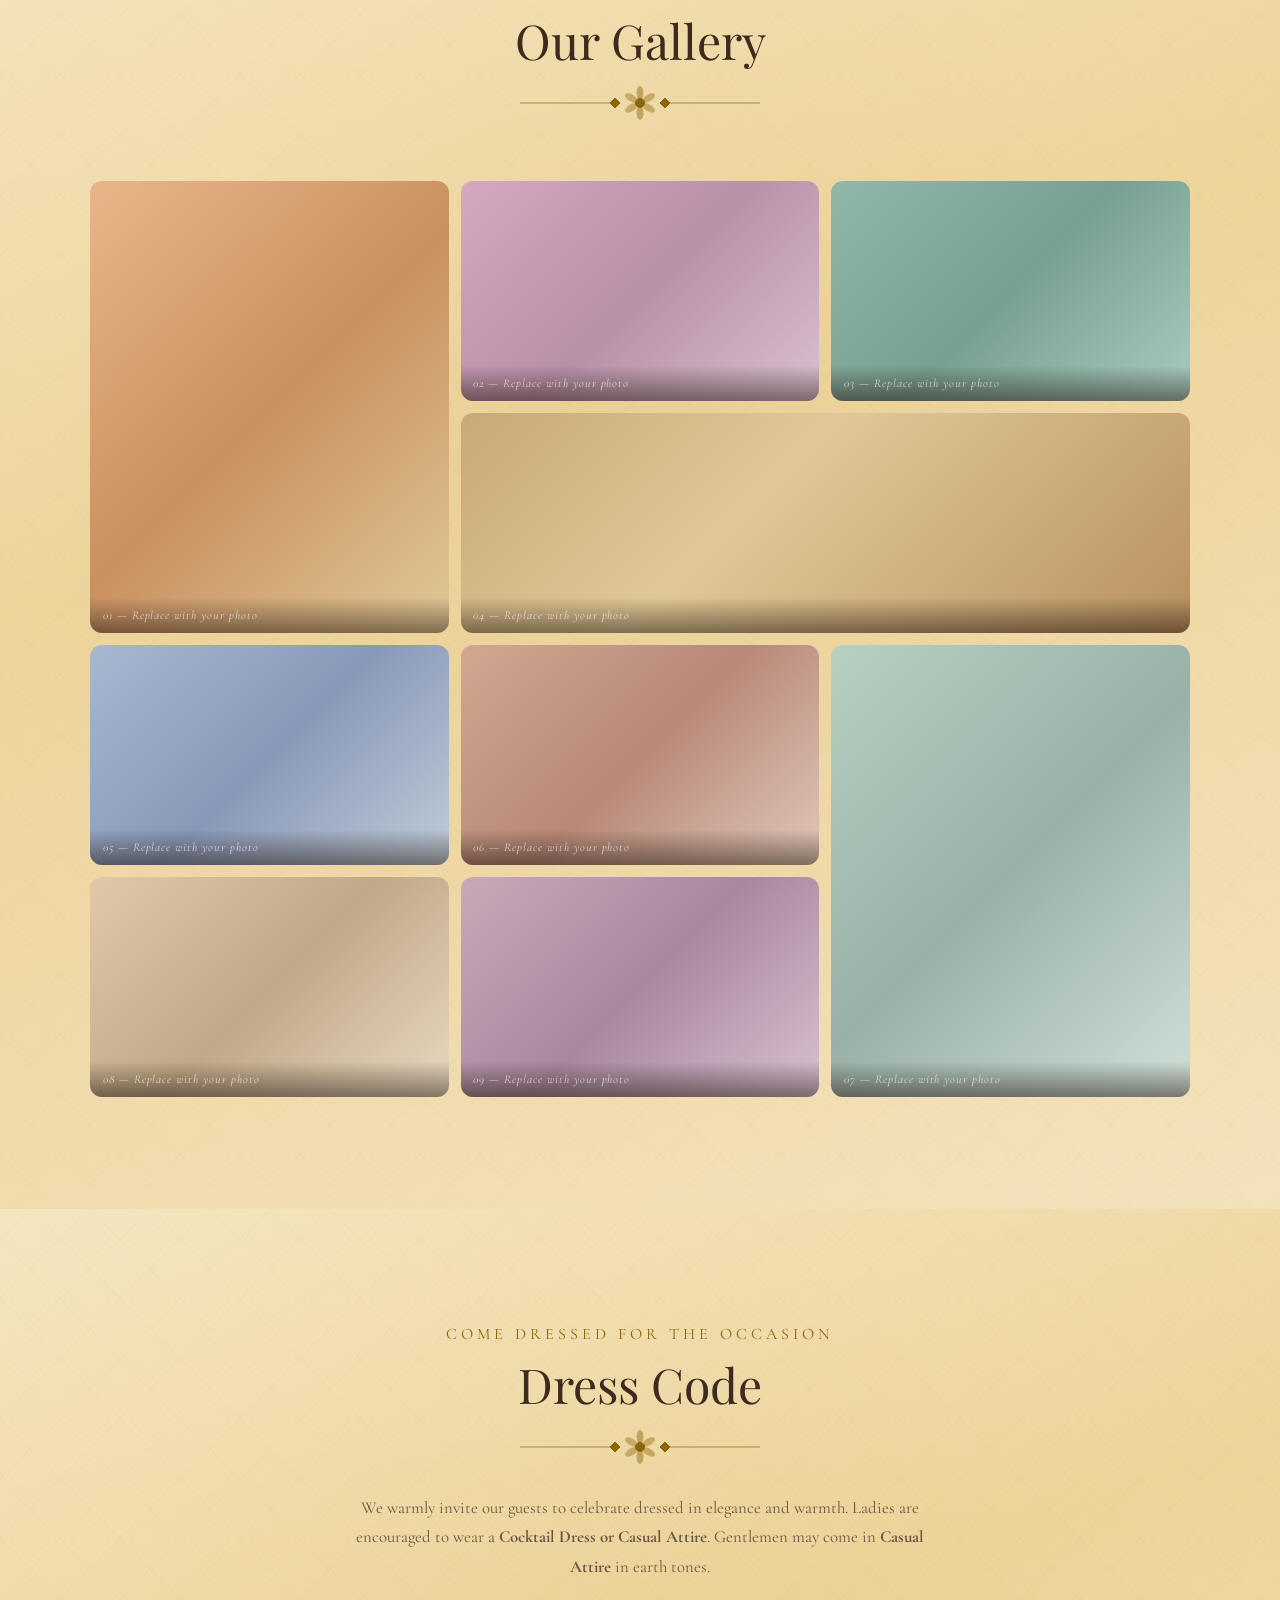
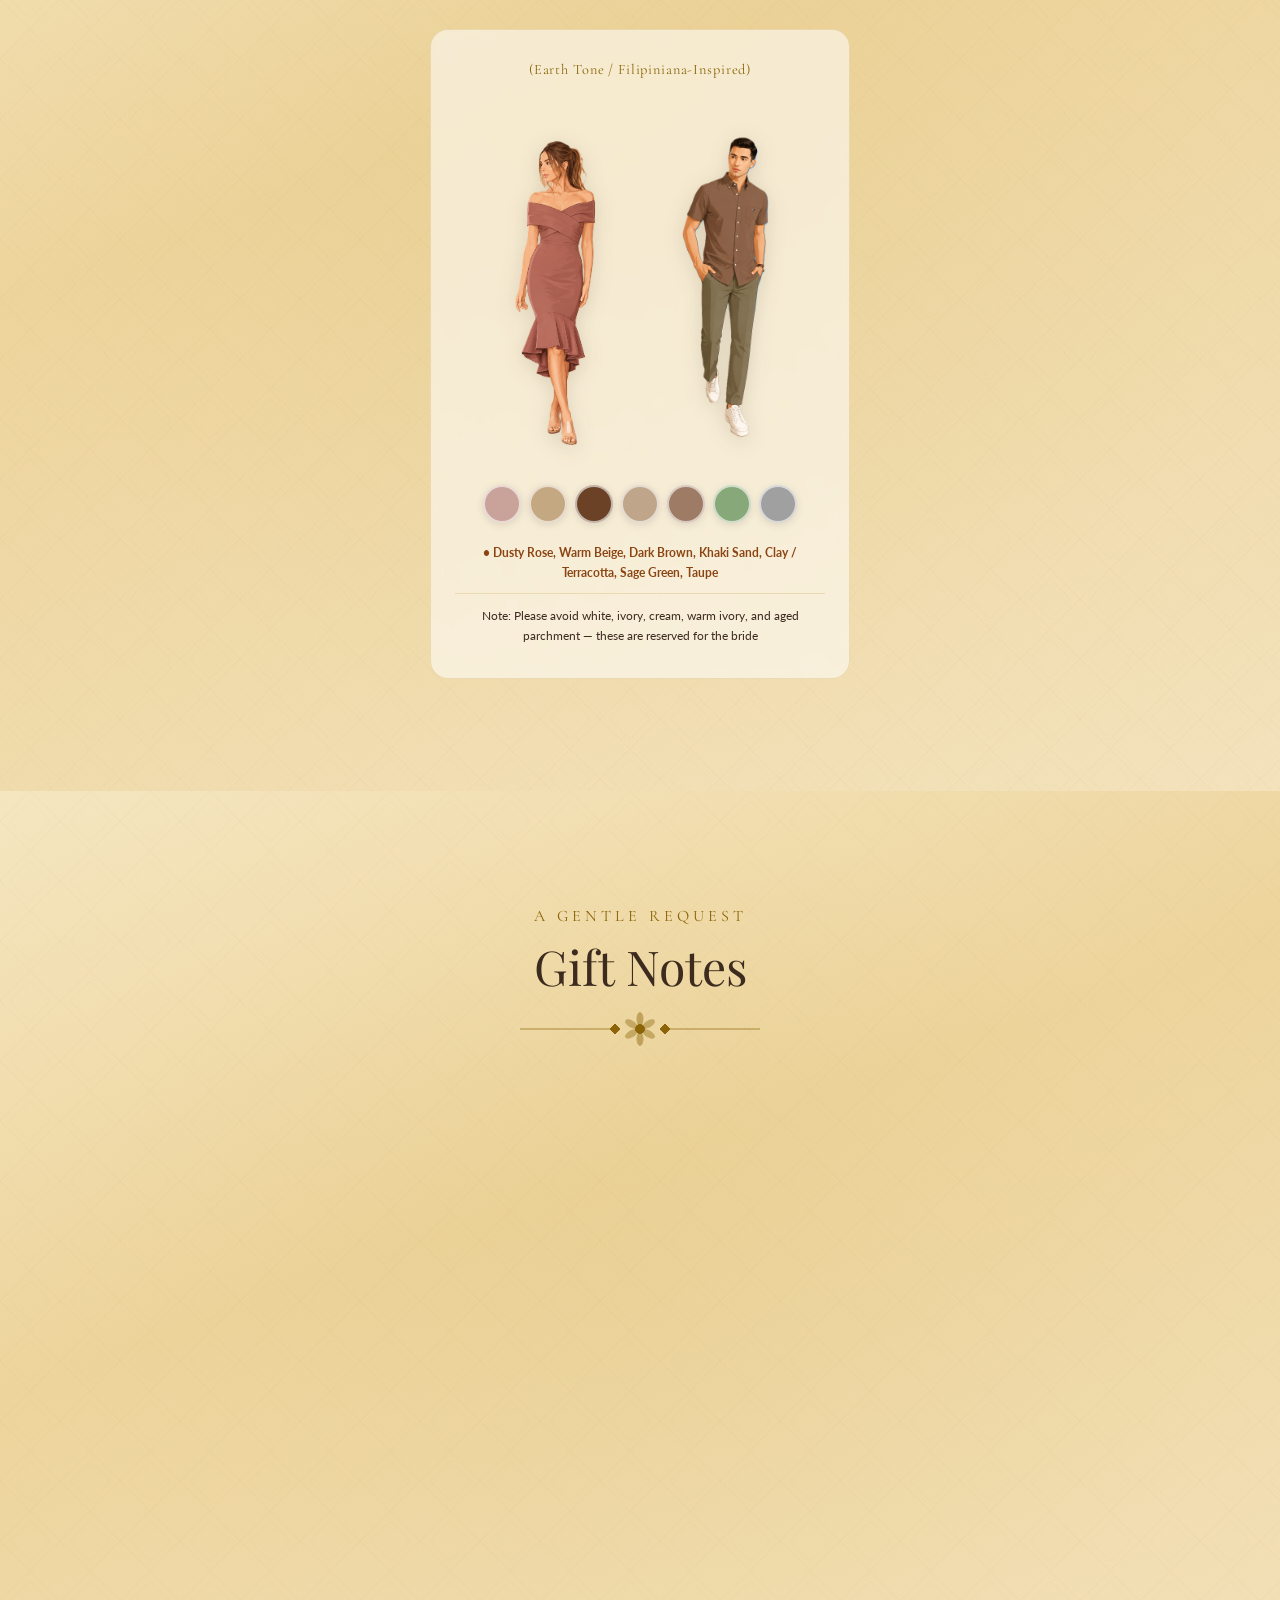
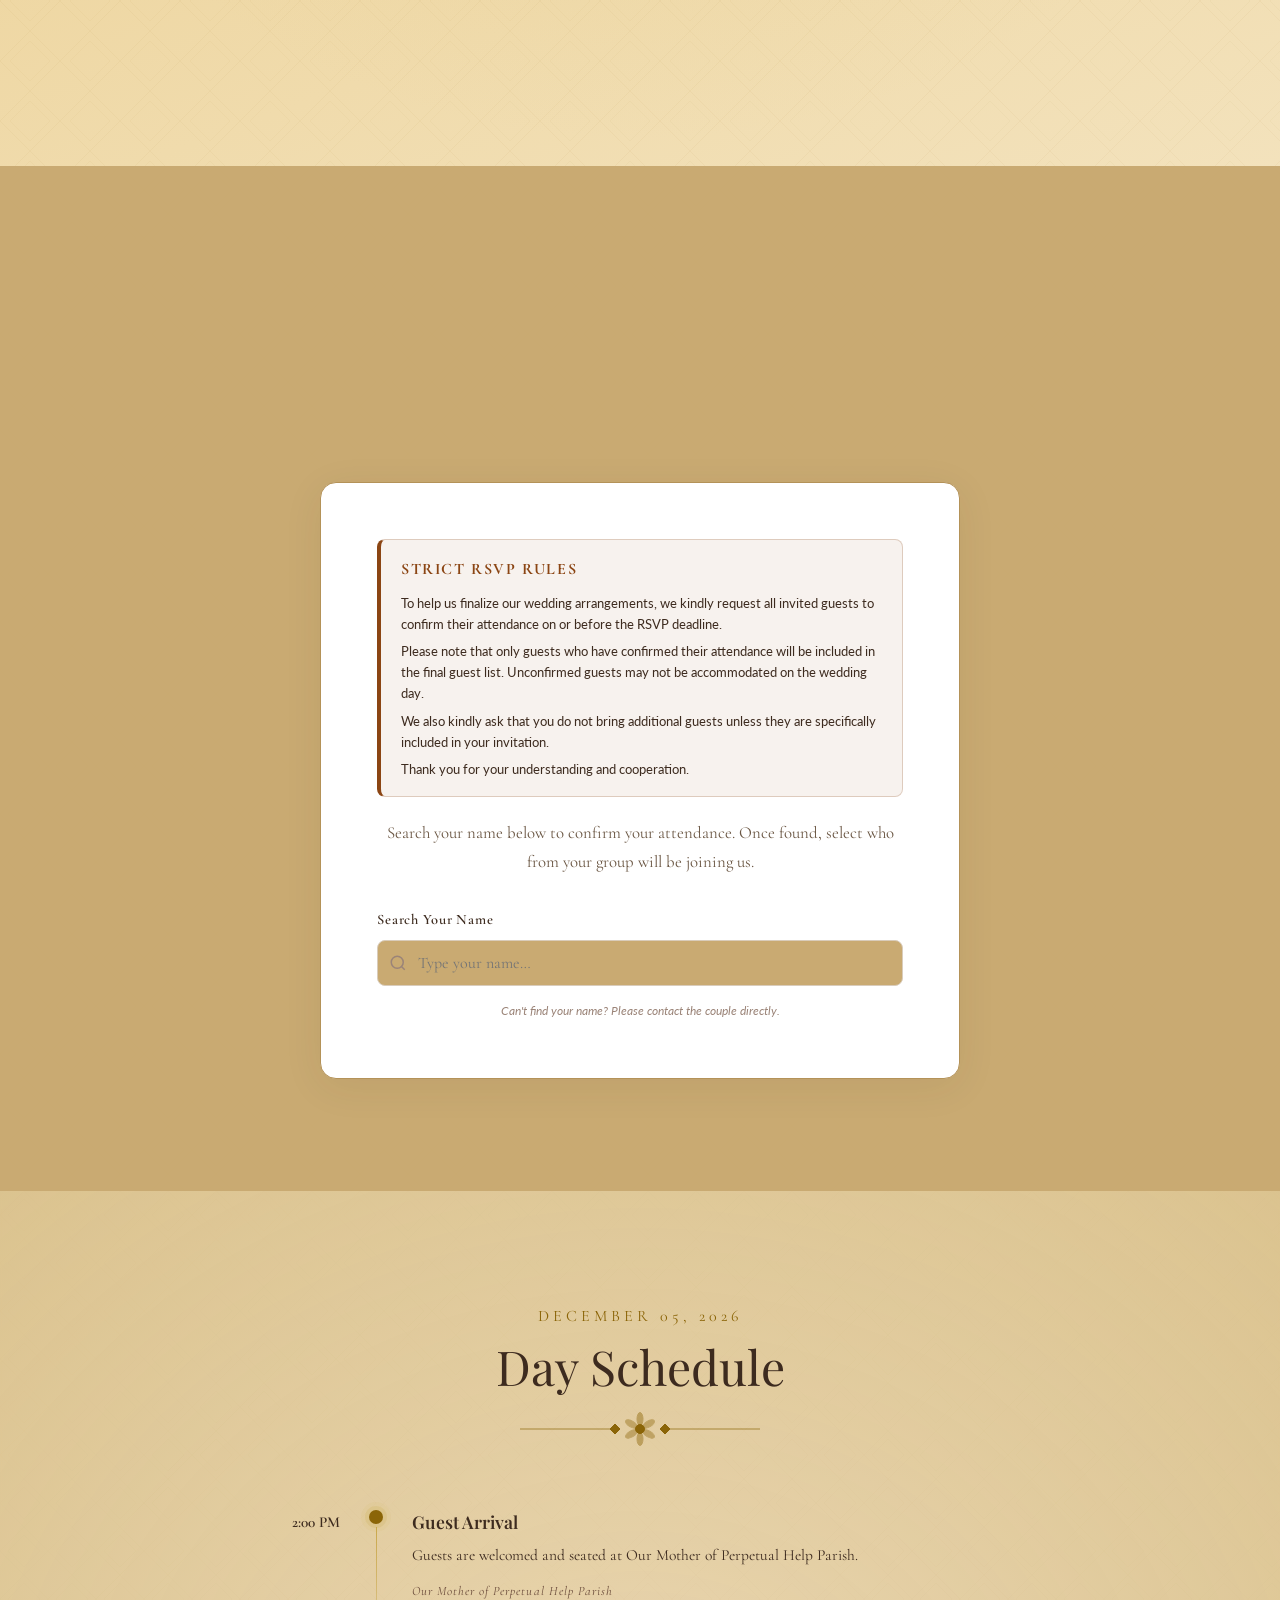
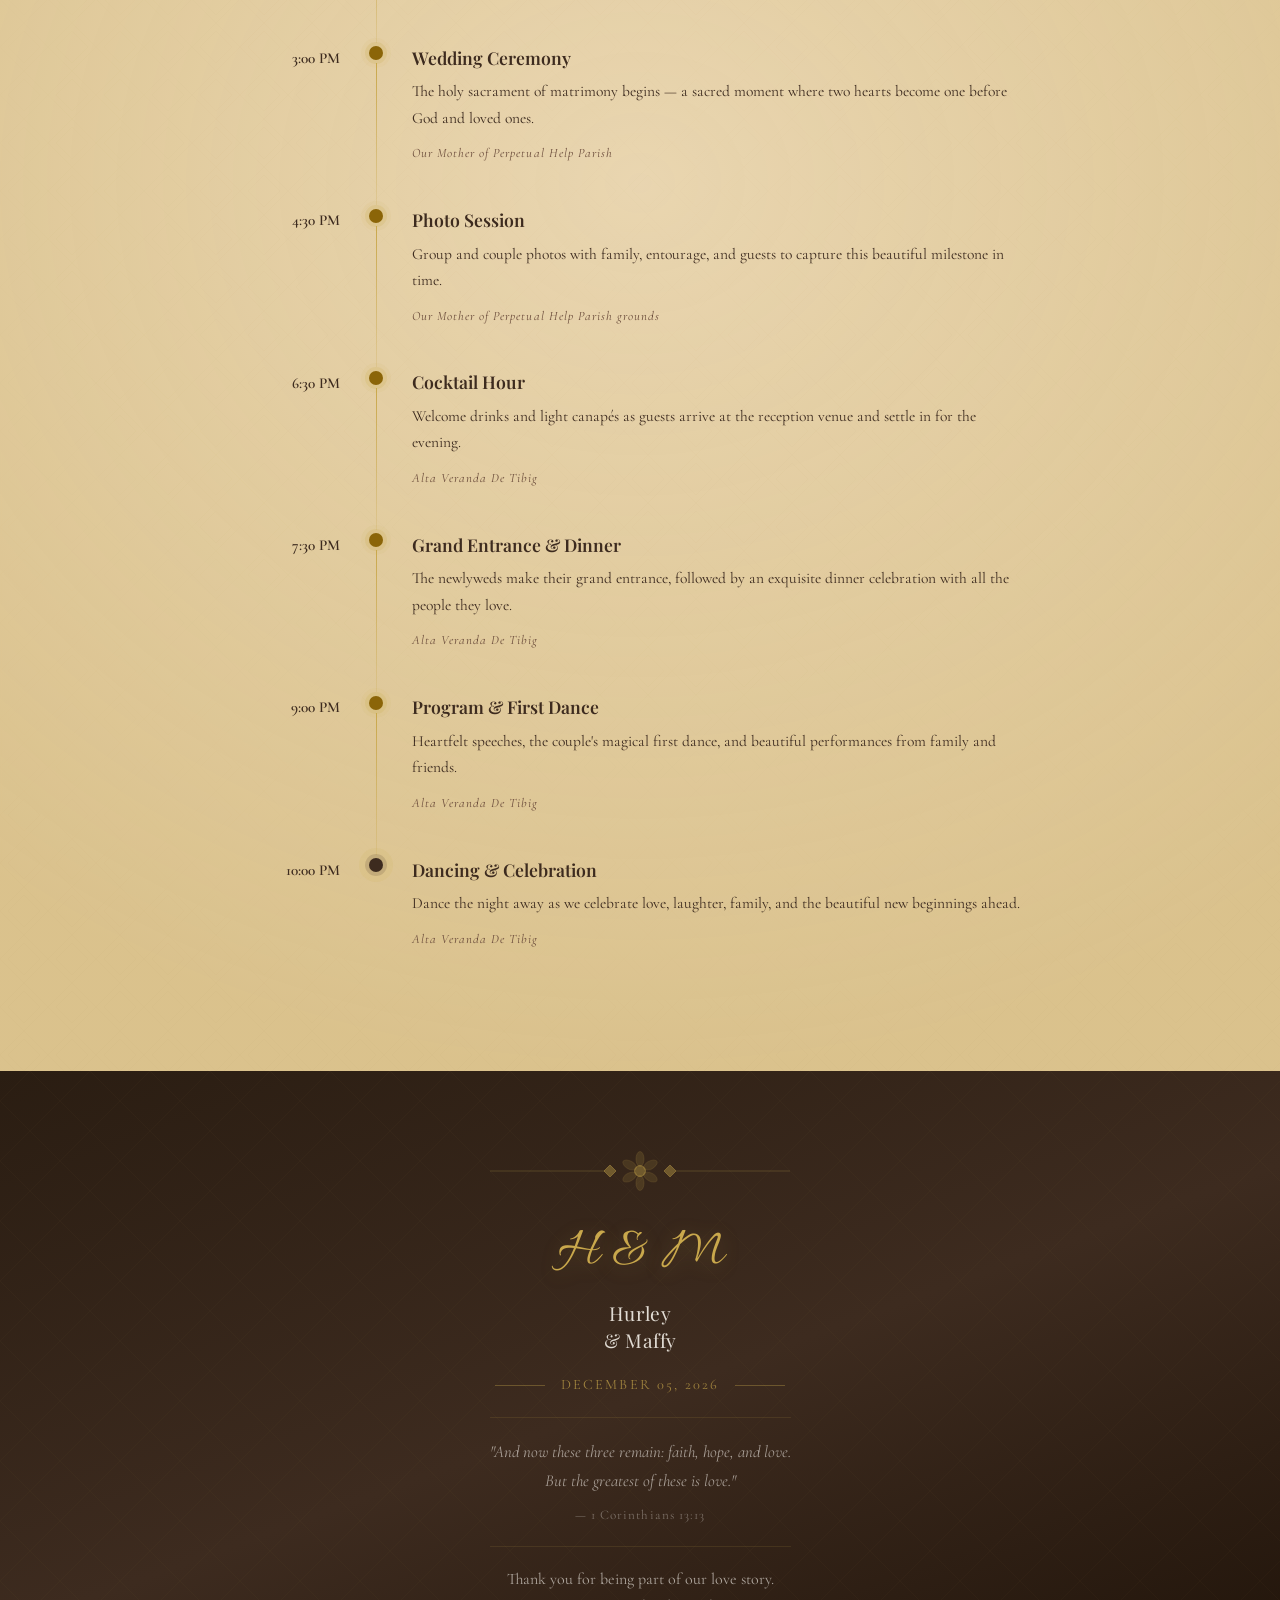
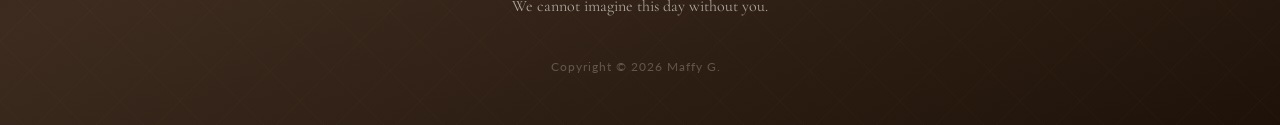
==== commit 4baf7022: "index.html > fixed the inv template" ====
--- a/index.html
+++ b/index.html
@@ -59,266 +59,7 @@
               id="sealBtn"
               aria-label="Click seal to open invitation"
             >
-              <svg class="seal-svg" viewBox="0 0 120 120" aria-hidden="true">
-                <!-- Flat wax blob — organic edge, solid colour, no 3-D effects -->
-                <path
-                  d="M60 7 C69 5,79 7,87 13 C96 19,104 28,108 39
-                        C113 51,113 63,110 74 C107 85,100 94,91 100
-                        C83 107,73 111,63 113 C61 115,59 115,57 114
-                        C47 112,37 107,29 99 C19 89,12 76,9 63
-                        C6 49,8 36,14 25 C21 14,32 8,44 7 C50 5,56 6,60 7Z"
-                  fill="#7B2318"
-                />
-
-                <!-- Outer ring -->
-                <circle
-                  cx="60"
-                  cy="60"
-                  r="48"
-                  fill="none"
-                  stroke="rgba(201,168,76,.55)"
-                  stroke-width="1.2"
-                />
-
-                <!-- Inner ring -->
-                <circle
-                  cx="60"
-                  cy="60"
-                  r="36"
-                  fill="none"
-                  stroke="rgba(201,168,76,.45)"
-                  stroke-width=".9"
-                />
-
-                <!-- 8-ray Philippine sun -->
-                <g
-                  transform="translate(60,60)"
-                  stroke="rgba(201,168,76,.5)"
-                  stroke-width="1.1"
-                  stroke-linecap="round"
-                >
-                  <line x1="0" y1="-43" x2="0" y2="-29" />
-                  <line
-                    x1="0"
-                    y1="-43"
-                    x2="0"
-                    y2="-29"
-                    transform="rotate(45)"
-                  />
-                  <line
-                    x1="0"
-                    y1="-43"
-                    x2="0"
-                    y2="-29"
-                    transform="rotate(90)"
-                  />
-                  <line
-                    x1="0"
-                    y1="-43"
-                    x2="0"
-                    y2="-29"
-                    transform="rotate(135)"
-                  />
-                  <line
-                    x1="0"
-                    y1="-43"
-                    x2="0"
-                    y2="-29"
-                    transform="rotate(180)"
-                  />
-                  <line
-                    x1="0"
-                    y1="-43"
-                    x2="0"
-                    y2="-29"
-                    transform="rotate(225)"
-                  />
-                  <line
-                    x1="0"
-                    y1="-43"
-                    x2="0"
-                    y2="-29"
-                    transform="rotate(270)"
-                  />
-                  <line
-                    x1="0"
-                    y1="-43"
-                    x2="0"
-                    y2="-29"
-                    transform="rotate(315)"
-                  />
-                </g>
-
-                <!-- Sampaguita petal wreath -->
-                <g transform="translate(60,60)" fill="rgba(255,220,160,.28)">
-                  <ellipse
-                    cx="0"
-                    cy="-41"
-                    rx="2.2"
-                    ry="4"
-                    transform="rotate(0)"
-                  />
-                  <ellipse
-                    cx="0"
-                    cy="-41"
-                    rx="2.2"
-                    ry="4"
-                    transform="rotate(24)"
-                  />
-                  <ellipse
-                    cx="0"
-                    cy="-41"
-                    rx="2.2"
-                    ry="4"
-                    transform="rotate(48)"
-                  />
-                  <ellipse
-                    cx="0"
-                    cy="-41"
-                    rx="2.2"
-                    ry="4"
-                    transform="rotate(72)"
-                  />
-                  <ellipse
-                    cx="0"
-                    cy="-41"
-                    rx="2.2"
-                    ry="4"
-                    transform="rotate(96)"
-                  />
-                  <ellipse
-                    cx="0"
-                    cy="-41"
-                    rx="2.2"
-                    ry="4"
-                    transform="rotate(120)"
-                  />
-                  <ellipse
-                    cx="0"
-                    cy="-41"
-                    rx="2.2"
-                    ry="4"
-                    transform="rotate(144)"
-                  />
-                  <ellipse
-                    cx="0"
-                    cy="-41"
-                    rx="2.2"
-                    ry="4"
-                    transform="rotate(168)"
-                  />
-                  <ellipse
-                    cx="0"
-                    cy="-41"
-                    rx="2.2"
-                    ry="4"
-                    transform="rotate(192)"
-                  />
-                  <ellipse
-                    cx="0"
-                    cy="-41"
-                    rx="2.2"
-                    ry="4"
-                    transform="rotate(216)"
-                  />
-                  <ellipse
-                    cx="0"
-                    cy="-41"
-                    rx="2.2"
-                    ry="4"
-                    transform="rotate(240)"
-                  />
-                  <ellipse
-                    cx="0"
-                    cy="-41"
-                    rx="2.2"
-                    ry="4"
-                    transform="rotate(264)"
-                  />
-                  <ellipse
-                    cx="0"
-                    cy="-41"
-                    rx="2.2"
-                    ry="4"
-                    transform="rotate(288)"
-                  />
-                  <ellipse
-                    cx="0"
-                    cy="-41"
-                    rx="2.2"
-                    ry="4"
-                    transform="rotate(312)"
-                  />
-                  <ellipse
-                    cx="0"
-                    cy="-41"
-                    rx="2.2"
-                    ry="4"
-                    transform="rotate(336)"
-                  />
-                </g>
-
-                <!-- Flanking rules -->
-                <line
-                  x1="18"
-                  y1="54"
-                  x2="38"
-                  y2="54"
-                  stroke="rgba(201,168,76,.6)"
-                  stroke-width="1"
-                />
-                <line
-                  x1="82"
-                  y1="54"
-                  x2="102"
-                  y2="54"
-                  stroke="rgba(201,168,76,.6)"
-                  stroke-width="1"
-                />
-
-                <!-- H & M -->
-                <text
-                  x="60"
-                  y="58"
-                  text-anchor="middle"
-                  font-family="Georgia,'Times New Roman',serif"
-                  font-size="20"
-                  font-style="italic"
-                  font-weight="bold"
-                  fill="rgba(255,235,172,1)"
-                  letter-spacing="1"
-                >
-                  H &amp; M
-                </text>
-
-                <!-- Divider -->
-                <line
-                  x1="28"
-                  y1="64"
-                  x2="92"
-                  y2="64"
-                  stroke="rgba(201,168,76,.38)"
-                  stroke-width=".7"
-                />
-
-                <!-- Year -->
-                <text
-                  x="60"
-                  y="74"
-                  text-anchor="middle"
-                  font-family="Georgia,serif"
-                  font-size="8.5"
-                  fill="rgba(201,168,76,.9)"
-                  letter-spacing="2.5"
-                >
-                  MMXXVI
-                </text>
-
-                <!-- Bottom dots -->
-                <circle cx="52" cy="86" r="1.4" fill="rgba(201,168,76,.45)" />
-                <circle cx="60" cy="89" r="1.8" fill="rgba(201,168,76,.5)" />
-                <circle cx="68" cy="86" r="1.4" fill="rgba(201,168,76,.45)" />
-              </svg>
+              <img src="seal/seal.png" class="seal-svg" alt="Wedding Seal" />
             </button>
             <!-- Hint text below seal -->
             <p class="seal-hint">Click Seal To Open</p>
@@ -1716,7 +1457,7 @@
 
         <div class="hero-content">
           <p class="hero-eyebrow reveal-hero" style="--hd: 0.1s">
-            Together with their families
+            Together with our families
           </p>
           <p class="hero-invite reveal-hero" style="--hd: 0.25s">
             You are cordially invited to the wedding celebration of
@@ -1866,47 +1607,12 @@
             </div>
           </header>
 
-          <div class="inv-card reveal-up">
-            <div class="inv-border">
-              <div class="inv-inner">
-                <p class="inv-request">
-                  request the honour of your presence<br />at the marriage of
-                </p>
-
-                <div class="inv-names-wrap">
-                  <span class="inv-name-script">Hurley</span>
-                  <span class="inv-names-amp">&amp;</span>
-                  <span class="inv-name-script">Maffy</span>
-                </div>
-
-                <div class="inv-rule" aria-hidden="true"></div>
-
-                <p class="inv-on">on</p>
-                <p class="inv-date-line">Saturday, the Fifth of December</p>
-                <p class="inv-year-line">Two Thousand and Twenty-Six</p>
-                <p class="inv-time-line">at One o'clock in the Afternoon</p>
-
-                <div class="inv-rule" aria-hidden="true"></div>
-
-                <p class="inv-venue-name">
-                  Our Mother of Perpetual Help Parish
-                </p>
-                <p class="inv-venue-addr">Bel Air 2 Sta. Rosa</p>
-
-                <div class="inv-rule inv-rule--short" aria-hidden="true"></div>
-
-                <p class="inv-reception-label">
-                  Reception immediately to follow
-                </p>
-                <p class="inv-reception-venue">Alta Veranda De Tibig</p>
-                <p class="inv-reception-addr">Silang, Cavite</p>
-
-                <div class="inv-rule inv-rule--short" aria-hidden="true"></div>
-
-                <p class="inv-dress">
-                  Dress Code &nbsp;·&nbsp; <em>Formal Attire</em>
-                </p>
-              </div>
+          <div class="inv-grid-wrap reveal-up">
+            <div class="inv-grid">
+              <img src="invitaion/1.png" class="inv-grid-img" alt="Invitation card 1" />
+              <img src="invitaion/2.png" class="inv-grid-img" alt="Invitation card 2" />
+              <img src="invitaion/3.png" class="inv-grid-img" alt="Invitation card 3" />
+              <img src="invitaion/4.png" class="inv-grid-img" alt="Invitation card 4" />
             </div>
           </div>
         </div>
@@ -2063,6 +1769,9 @@
                     <span class="dr-value muted">Bel Air 2 Sta. Rosa</span>
                   </div>
                 </div>
+                <div class="venue-photo-wrap">
+                  <img src="location/church.jpg" alt="Our Mother of Perpetual Help Parish" class="venue-photo">
+                </div>
                 <a
                   href="https://www.google.com/maps/search/?api=1&query=Our+Mother+of+Perpetual+Help+Parish+Bel+Air+2+Sta+Rosa+Laguna"
                   class="map-btn"
@@ -2170,6 +1879,9 @@
                     >
                   </div>
                 </div>
+                <div class="venue-photo-wrap">
+                  <img src="location/alta.jpg" alt="Alta Veranda De Tibig" class="venue-photo">
+                </div>
                 <a
                   href="https://www.google.com/maps/search/?api=1&query=Alta+Veranda+De+Tibig+Silang+Cavite"
                   class="map-btn"
@@ -2819,144 +2531,27 @@
 
           <p class="dress-intro reveal-up">
             We warmly invite our guests to celebrate dressed in elegance and warmth.
-            Ladies are encouraged to wear a <strong>Cocktail Dress, Slacks,</strong>
-            or any <strong>Filipiñana-inspired</strong> attire. Gentlemen may come in
+            Ladies are encouraged to wear a <strong>Cocktail Dress or Casual Attire</strong>. Gentlemen may come in
             <strong>Casual Attire</strong> in earth tones.
           </p>
 
-          <div class="dress-grid">
-            <article class="dress-card reveal-left">
-              <div class="dress-card-hd">
-                <h3>For the Ladies</h3>
-              </div>
-              <p class="dress-type">Cocktail Dress or Slacks</p>
-              <p class="dress-sub">Filipiñana-inspired attire is also most welcome</p>
-              <div class="dress-attire-img-wrap">
-                <img src="attire/attirewomen.png" alt="Ladies Attire Sample" class="dress-attire-img">
-              </div>
-              <p class="palette-title">Suggested Palette</p>
-              <div class="swatches">
-                <div class="swatch" style="--sc: #d4a5a5" title="Vintage Blush">
-                  <span>Vintage Blush</span>
-                </div>
-                <div class="swatch" style="--sc: #c9a29a" title="Dusty Rose">
-                  <span>Dusty Rose</span>
-                </div>
-                <div class="swatch" style="--sc: #c4a882" title="Warm Beige">
-                  <span>Warm Beige</span>
-                </div>
-                <div class="swatch" style="--sc: #87a878" title="Sage Green">
-                  <span>Sage Green</span>
-                </div>
-                <div
-                  class="swatch"
-                  style="--sc: #9e7b65"
-                  title="Dusty Rose-Brown"
-                >
-                  <span>Rose-Brown</span>
-                </div>
-                <div class="swatch" style="--sc: #bfa68a" title="Khaki Sand">
-                  <span>Khaki Sand</span>
-                </div>
-              </div>
-              <div class="dress-note">
-                <strong
-                  >Please avoid white, ivory, cream, warm ivory, and aged
-                  parchment</strong
-                >
-                — these are reserved for the bride, groom, and entourage.
-              </div>
-            </article>
-
-            <div class="dress-mid reveal-fade" aria-hidden="true">
-              <div class="dress-mid-line"></div>
-              <svg class="dress-mid-ornament" viewBox="0 0 60 80">
-                <g fill="currentColor" opacity=".4">
-                  <ellipse cx="30" cy="18" rx="5" ry="12" />
-                  <ellipse
-                    cx="30"
-                    cy="18"
-                    rx="5"
-                    ry="12"
-                    transform="rotate(60 30 30)"
-                  />
-                  <ellipse
-                    cx="30"
-                    cy="18"
-                    rx="5"
-                    ry="12"
-                    transform="rotate(120 30 30)"
-                  />
-                  <ellipse
-                    cx="30"
-                    cy="18"
-                    rx="5"
-                    ry="12"
-                    transform="rotate(180 30 30)"
-                  />
-                  <ellipse
-                    cx="30"
-                    cy="18"
-                    rx="5"
-                    ry="12"
-                    transform="rotate(240 30 30)"
-                  />
-                  <ellipse
-                    cx="30"
-                    cy="18"
-                    rx="5"
-                    ry="12"
-                    transform="rotate(300 30 30)"
-                  />
-                </g>
-                <circle
-                  cx="30"
-                  cy="30"
-                  r="7"
-                  fill="currentColor"
-                  opacity=".7"
-                />
-              </svg>
-              <div class="dress-mid-line"></div>
-            </div>
-
-            <article class="dress-card reveal-right">
-              <div class="dress-card-hd">
-                <h3>For the Gentlemen</h3>
-              </div>
-              <p class="dress-type">Casual Attire</p>
-              <p class="dress-sub">Smart casual or earth tone outfits are most welcome</p>
-              <div class="dress-attire-img-wrap">
-                <img src="attire/attiremen.png" alt="Men's Attire Sample" class="dress-attire-img">
-              </div>
-              <p class="palette-title">Suggested Palette</p>
-              <div class="swatches">
-                <div class="swatch" style="--sc: #cd853f" title="Sandy Brown">
-                  <span>Sandy Brown</span>
-                </div>
-                <div
-                  class="swatch"
-                  style="--sc: #6b4226"
-                  title="Warm Dark Brown"
-                >
-                  <span>Dark Brown</span>
-                </div>
-                <div class="swatch" style="--sc: #8b4513" title="Saddle Brown">
-                  <span>Saddle Brown</span>
-                </div>
-                <div class="swatch" style="--sc: #6b7c5a" title="Olive Green">
-                  <span>Olive Green</span>
-                </div>
-                <div class="swatch" style="--sc: #3d2b1f" title="Deep Brown">
-                  <span>Deep Brown</span>
-                </div>
-              </div>
-              <div class="dress-note">
-                <strong>Casual attire in earth tones</strong> is highly encouraged.
-                <strong>Avoid warm ivory and aged parchment</strong> — reserved
-                for the groom and entourage.
-              </div>
-            </article>
+          <div class="dress-unified reveal-up">
+            <p class="dress-unified-sub">(Earth Tone / Filipiniana-Inspired)</p>
+            <div class="dress-unified-figures">
+              <img src="attire/attirewomen.png" alt="Ladies Attire" class="dress-unified-img" />
+              <img src="attire/attiremen.png" alt="Gentlemen Attire" class="dress-unified-img" />
+            </div>
+            <div class="dress-unified-swatches swatches">
+              <div class="swatch" style="--sc:#C9A29A"><span>Dusty Rose</span></div>
+              <div class="swatch" style="--sc:#C4A882"><span>Warm Beige</span></div>
+              <div class="swatch" style="--sc:#6B4226"><span>Dark Brown</span></div>
+              <div class="swatch" style="--sc:#BFA68A"><span>Khaki Sand</span></div>
+              <div class="swatch" style="--sc:#9E7B65"><span>Clay / Terracotta</span></div>
+              <div class="swatch" style="--sc:#87A878"><span>Sage Green</span></div>
+              <div class="swatch" style="--sc:#A0A0A0"><span>Taupe / Gray</span></div>
+            </div>
+            <p class="dress-unified-colors">&#8226; Dusty Rose, Warm Beige, Dark Brown, Khaki Sand, Clay / Terracotta, Sage Green, Taupe</p>
+            <p class="dress-unified-note">Note: Please avoid white, ivory, cream, warm ivory, and aged parchment — these are reserved for the bride</p>
           </div>
         </div>
       </section>
@@ -3114,100 +2709,55 @@
           </header>
 
           <div class="rsvp-card reveal-up">
+            <div class="rsvp-rules-box">
+              <p class="rsvp-rules-title">Strict RSVP Rules</p>
+              <p class="rsvp-rules-text">To help us finalize our wedding arrangements, we kindly request all invited guests to confirm their attendance on or before the RSVP deadline.</p>
+              <p class="rsvp-rules-text">Please note that only guests who have confirmed their attendance will be included in the final guest list. Unconfirmed guests may not be accommodated on the wedding day.</p>
+              <p class="rsvp-rules-text">We also kindly ask that you do not bring additional guests unless they are specifically included in your invitation.</p>
+              <p class="rsvp-rules-text">Thank you for your understanding and cooperation.</p>
+            </div>
+
             <p class="rsvp-intro">
-              We would be honoured by your presence. Please let us know if you
-              are able to join us on our special day.
+              Search your name below to confirm your attendance. Once found, select who from your group will be joining us.
             </p>
 
-            <form class="rsvp-form" id="rsvpForm" novalidate>
+            <!-- STEP 1: SEARCH -->
+            <div id="rsvpSearchStep">
               <div class="rsvp-field">
-                <label class="rsvp-label" for="rsvpName"
-                  >Full Name <span aria-hidden="true">*</span></label
-                >
-                <input
-                  class="rsvp-input"
-                  id="rsvpName"
-                  name="name"
-                  type="text"
-                  placeholder="Your full name"
-                  required
-                  autocomplete="name"
-                />
-              </div>
-
-              <div class="rsvp-field">
-                <label class="rsvp-label"
-                  >Will you attend? <span aria-hidden="true">*</span></label
-                >
-                <div class="rsvp-attend-btns">
-                  <button
-                    type="button"
-                    class="attend-btn"
-                    id="btnAttend"
-                    data-value="Attending"
-                  >
-                    <span class="attend-icon">🥂</span> Joyfully Attend
-                  </button>
-                  <button
-                    type="button"
-                    class="attend-btn"
-                    id="btnDecline"
-                    data-value="Not Attending"
-                  >
-                    <span class="attend-icon">💌</span> Regretfully Decline
-                  </button>
+                <label class="rsvp-label" for="rsvpSearchInput">Search Your Name</label>
+                <div class="rsvp-search-wrap">
+                  <svg class="rsvp-search-icon" viewBox="0 0 24 24" fill="none" stroke="currentColor" stroke-width="2" aria-hidden="true"><circle cx="11" cy="11" r="8"/><path d="M21 21l-4.35-4.35"/></svg>
+                  <input class="rsvp-input rsvp-search-input" id="rsvpSearchInput" type="text" placeholder="Type your name…" autocomplete="off" />
                 </div>
-                <input type="hidden" id="rsvpAttendance" name="attendance" />
-              </div>
-
-              <div class="rsvp-field" id="guestField" style="display: none">
-                <label class="rsvp-label" for="rsvpGuests"
-                  >Number of guests (including yourself)</label
-                >
-                <select
-                  class="rsvp-input rsvp-select"
-                  id="rsvpGuests"
-                  name="guests"
-                >
-                  <option value="1">1 — Just me</option>
-                  <option value="2">2 — Myself + 1</option>
-                  <option value="3">3 guests</option>
-                  <option value="4">4 guests</option>
-                </select>
-              </div>
-
-              <div class="rsvp-field">
-                <label class="rsvp-label" for="rsvpMessage"
-                  >Message to the couple
-                  <span class="rsvp-optional">(optional)</span></label
-                >
-                <textarea
-                  class="rsvp-input rsvp-textarea"
-                  id="rsvpMessage"
-                  name="message"
-                  placeholder="Share a warm wish or note…"
-                  rows="3"
-                ></textarea>
-              </div>
-
-              <button type="submit" class="rsvp-submit" id="rsvpSubmit">
+                <div id="rsvpDropdown" class="rsvp-dropdown" hidden></div>
+                <p class="rsvp-search-hint">Can't find your name? Please contact the couple directly.</p>
+              </div>
+            </div>
+
+            <!-- STEP 2: GROUP FORM (shown after name selected) -->
+            <div id="rsvpGroupStep" hidden>
+              <div class="rsvp-group-header">
+                <span class="rsvp-group-hi">Hi, <strong id="rsvpSelectedName"></strong>!</span>
+                <p class="rsvp-group-sub">Please confirm who from your group will be attending.</p>
+              </div>
+
+              <div id="rsvpMemberList" class="rsvp-member-list"></div>
+
+              <div class="rsvp-field" style="margin-top:1.2rem;">
+                <label class="rsvp-label" for="rsvpMessage">Message to the couple <span class="rsvp-optional">(optional)</span></label>
+                <textarea class="rsvp-input rsvp-textarea" id="rsvpMessage" placeholder="Share a warm wish or note…" rows="3"></textarea>
+              </div>
+
+              <button class="rsvp-submit" id="rsvpSubmit">
                 <span id="rsvpSubmitLabel">Send My RSVP</span>
-                <svg
-                  viewBox="0 0 24 24"
-                  fill="none"
-                  stroke="currentColor"
-                  stroke-width="2"
-                  stroke-linecap="round"
-                  stroke-linejoin="round"
-                  aria-hidden="true"
-                >
-                  <path d="M22 2L11 13M22 2L15 22l-4-9-9-4 20-7z" />
-                </svg>
+                <svg viewBox="0 0 24 24" fill="none" stroke="currentColor" stroke-width="2" stroke-linecap="round" stroke-linejoin="round" aria-hidden="true"><path d="M22 2L11 13M22 2L15 22l-4-9-9-4 20-7z"/></svg>
               </button>
-
               <p class="rsvp-error" id="rsvpError" role="alert" hidden></p>
-            </form>
-
+
+              <button class="rsvp-back-btn" id="rsvpBack">← Search again</button>
+            </div>
+
+            <!-- SUCCESS -->
             <div class="rsvp-success" id="rsvpSuccess" hidden>
               <div class="rsvp-success-icon">🌸</div>
               <h3 id="rsvpSuccessTitle">Thank you!</h3>
@@ -3462,7 +3012,7 @@
         </p>
 
         <p class="footer-copy">
-          Copyright &copy; 2026 Hurley &amp; Maffy &nbsp;·&nbsp; Made with love in Manila
+          Copyright &copy; 2026 Maffy G. &nbsp;
         </p>
       </div>
     </footer>
--- a/styles.css
+++ b/styles.css
@@ -14,6 +14,99 @@
   padding: clamp(2rem, 5vw, 3.5rem);
   box-shadow: 0 8px 40px rgba(61,43,31,.07);
 }
+/* ── RSVP SEARCH ───────────────────────────────────────────── */
+.rsvp-search-wrap {
+  position: relative;
+}
+.rsvp-search-icon {
+  position: absolute; left: 12px; top: 50%; transform: translateY(-50%);
+  width: 18px; height: 18px; color: var(--text-light); pointer-events: none;
+}
+.rsvp-search-input { padding-left: 40px !important; }
+.rsvp-search-hint {
+  font-size: .75rem; color: var(--text-light);
+  font-style: italic; margin-top: .5rem; text-align: center;
+}
+.rsvp-dropdown {
+  position: absolute; top: calc(100% + 4px); left: 0; right: 0;
+  background: #fff; border: 1px solid var(--beige-mid);
+  border-radius: 10px; box-shadow: 0 8px 24px rgba(61,43,31,.14);
+  z-index: 50; max-height: 220px; overflow-y: auto;
+}
+.rsvp-dd-item {
+  padding: .7rem 1rem; cursor: pointer;
+  font-family: var(--ff-elegant); font-size: .97rem; color: var(--deep-brown);
+  border-bottom: 1px solid rgba(184,134,11,.08);
+  transition: background .15s;
+}
+.rsvp-dd-item:last-child { border-bottom: none; }
+.rsvp-dd-item:hover { background: rgba(201,168,76,.1); }
+.rsvp-dd-empty {
+  padding: .8rem 1rem; font-size: .9rem;
+  color: var(--text-light); font-style: italic; text-align: center;
+}
+
+/* ── RSVP GROUP STEP ───────────────────────────────────────── */
+.rsvp-group-header { text-align: center; margin-bottom: 1.2rem; }
+.rsvp-group-hi {
+  font-family: var(--ff-script); font-size: 1.8rem; color: var(--gold-dark);
+  display: block; margin-bottom: .3rem;
+}
+.rsvp-group-sub {
+  font-family: var(--ff-elegant); font-size: .92rem; color: var(--text-mid);
+}
+.rsvp-member-list { display: flex; flex-direction: column; gap: .6rem; }
+.rsvp-member-row {
+  display: flex; align-items: center; justify-content: space-between;
+  gap: .8rem; flex-wrap: wrap;
+  background: rgba(255,255,255,.6); border: 1px solid rgba(184,134,11,.15);
+  border-radius: 10px; padding: .65rem 1rem;
+}
+.rsvp-member-name {
+  font-family: var(--ff-elegant); font-size: .97rem;
+  color: var(--deep-brown); font-weight: 600; flex: 1;
+}
+.rsvp-member-btns { display: flex; gap: .4rem; }
+.rm-btn {
+  padding: .35rem .75rem; border-radius: 20px; border: 1.5px solid var(--beige-mid);
+  background: transparent; font-family: var(--ff-elegant); font-size: .82rem;
+  color: var(--text-mid); cursor: pointer; transition: all .2s;
+}
+.rm-btn:hover { border-color: var(--champagne); }
+.rm-attend.rm-active  { background: #e8f5e9; border-color: #4caf50; color: #2e7d32; font-weight: 700; }
+.rm-decline.rm-active { background: #fdecea; border-color: #e57373; color: #c62828; font-weight: 700; }
+.rsvp-back-btn {
+  display: block; margin: 1rem auto 0; background: none; border: none;
+  font-family: var(--ff-elegant); font-size: .85rem; color: var(--text-light);
+  cursor: pointer; text-decoration: underline;
+}
+.rsvp-back-btn:hover { color: var(--gold-dark); }
+
+.rsvp-rules-box {
+  background: rgba(139,69,19,.07);
+  border: 1px solid rgba(139,69,19,.22);
+  border-left: 4px solid #8B4513;
+  border-radius: 8px;
+  padding: 16px 20px;
+  margin-bottom: 1.4rem;
+}
+.rsvp-rules-title {
+  font-family: var(--ff-elegant, 'Cormorant Garamond', serif);
+  font-size: 1rem;
+  font-weight: 700;
+  color: #8B4513;
+  text-transform: uppercase;
+  letter-spacing: .1em;
+  margin-bottom: 10px;
+}
+.rsvp-rules-text {
+  font-size: .8rem;
+  color: var(--deep-brown, #3D2B1F);
+  line-height: 1.65;
+  margin-bottom: 6px;
+}
+.rsvp-rules-text:last-child { margin-bottom: 0; }
+
 .rsvp-intro {
   font-family: var(--ff-elegant, 'Cormorant Garamond', serif);
   font-size: 1.05rem;
@@ -421,6 +514,7 @@
   height: 100%;
   display: block;
   border-radius: 50%;
+  object-fit: cover;
   filter: none;
 }
 
@@ -1132,6 +1226,26 @@
 /* ── 7 · INVITATION ─────────────────────────────────────────── */
 .invitation-section { background: transparent; }
 
+/* Invitation image grid */
+.inv-grid-wrap {
+  max-width: 700px;
+  margin: 0 auto;
+}
+.inv-grid {
+  display: grid;
+  grid-template-columns: 1fr 1fr;
+  gap: 12px;
+}
+.inv-grid-img {
+  width: 100%;
+  border-radius: 10px;
+  box-shadow: 0 4px 18px rgba(61,43,31,.18);
+  display: block;
+}
+@media (max-width: 500px) {
+  .inv-grid { grid-template-columns: 1fr; }
+}
+
 /* Outer card shell */
 .inv-card {
   max-width: 560px;
@@ -1429,6 +1543,19 @@
 }
 .dr-value.muted { color: var(--text-mid); font-style: italic; font-size: .92rem; }
 .detail-sep { height: 1px; background: rgba(201,168,76,.15); }
+
+.venue-photo-wrap {
+  width: 100%; margin: 1rem 0;
+  border-radius: 10px; overflow: hidden;
+  box-shadow: 0 4px 16px rgba(61,43,31,.18);
+}
+.venue-photo {
+  width: 100%; height: 160px;
+  object-fit: cover; object-position: center;
+  display: block;
+  transition: transform .4s ease;
+}
+.venue-photo:hover { transform: scale(1.04); }
 
 .map-btn {
   display: inline-flex; align-items: center; gap: .45rem;
@@ -1847,12 +1974,78 @@
 }
 
 /* ── 12 · DRESS CODE ────────────────────────────────────────── */
-.dress-section { background: transparent; }
+.dress-section {
+  background:
+    url("data:image/svg+xml,%3Csvg width='60' height='60' viewBox='0 0 60 60' xmlns='http://www.w3.org/2000/svg'%3E%3Cg fill='none' stroke='%238B6508' stroke-width='0.5'%3E%3Cpath d='M30 0 L60 30 L30 60 L0 30Z' opacity='.09'/%3E%3Cpath d='M30 10 L50 30 L30 50 L10 30Z' opacity='.07'/%3E%3C/g%3E%3C/svg%3E"),
+    radial-gradient(ellipse at center, rgba(201,168,76,.1) 0%, transparent 68%),
+    linear-gradient(160deg, #F5E6C0 0%, #EDD49C 42%, #F3E2BC 100%);
+}
 
 .dress-intro {
   text-align: center; max-width: 600px; margin: -2rem auto 3rem;
   font-family: var(--ff-elegant); font-size: 1.05rem;
   color: var(--text-mid); line-height: 1.75;
+}
+
+.dress-unified {
+  max-width: 420px;
+  margin: 0 auto;
+  text-align: center;
+  background: rgba(255,255,255,.55);
+  border: 1px solid rgba(184,134,11,.2);
+  border-radius: 18px;
+  padding: 28px 24px 32px;
+  backdrop-filter: blur(4px);
+}
+.dress-unified-sub {
+  font-family: var(--ff-elegant, 'Cormorant Garamond', serif);
+  font-size: .9rem;
+  color: var(--gold-dark, #B8860B);
+  letter-spacing: .06em;
+  margin-bottom: 18px;
+}
+.dress-unified-figures {
+  display: flex;
+  justify-content: center;
+  align-items: flex-end;
+  gap: 0;
+  margin-bottom: 20px;
+}
+.dress-unified-img {
+  width: 48%;
+  max-width: 180px;
+  object-fit: contain;
+  filter: drop-shadow(0 4px 10px rgba(61,43,31,.15));
+}
+.dress-unified-swatches {
+  display: flex;
+  justify-content: center;
+  gap: 8px;
+  margin-bottom: 12px;
+  flex-wrap: wrap;
+}
+.dress-dot {
+  width: 28px;
+  height: 28px;
+  border-radius: 50%;
+  display: inline-block;
+  border: 2px solid rgba(255,255,255,.7);
+  box-shadow: 0 1px 4px rgba(61,43,31,.18);
+}
+.dress-unified-colors {
+  font-size: .78rem;
+  color: #8B4513;
+  font-weight: 700;
+  margin-bottom: 10px;
+  line-height: 1.6;
+}
+.dress-unified-note {
+  font-size: .75rem;
+  color: var(--deep-brown, #3D2B1F);
+  line-height: 1.65;
+  border-top: 1px solid rgba(184,134,11,.2);
+  padding-top: 12px;
+  margin-top: 4px;
 }
 
 .dress-grid {
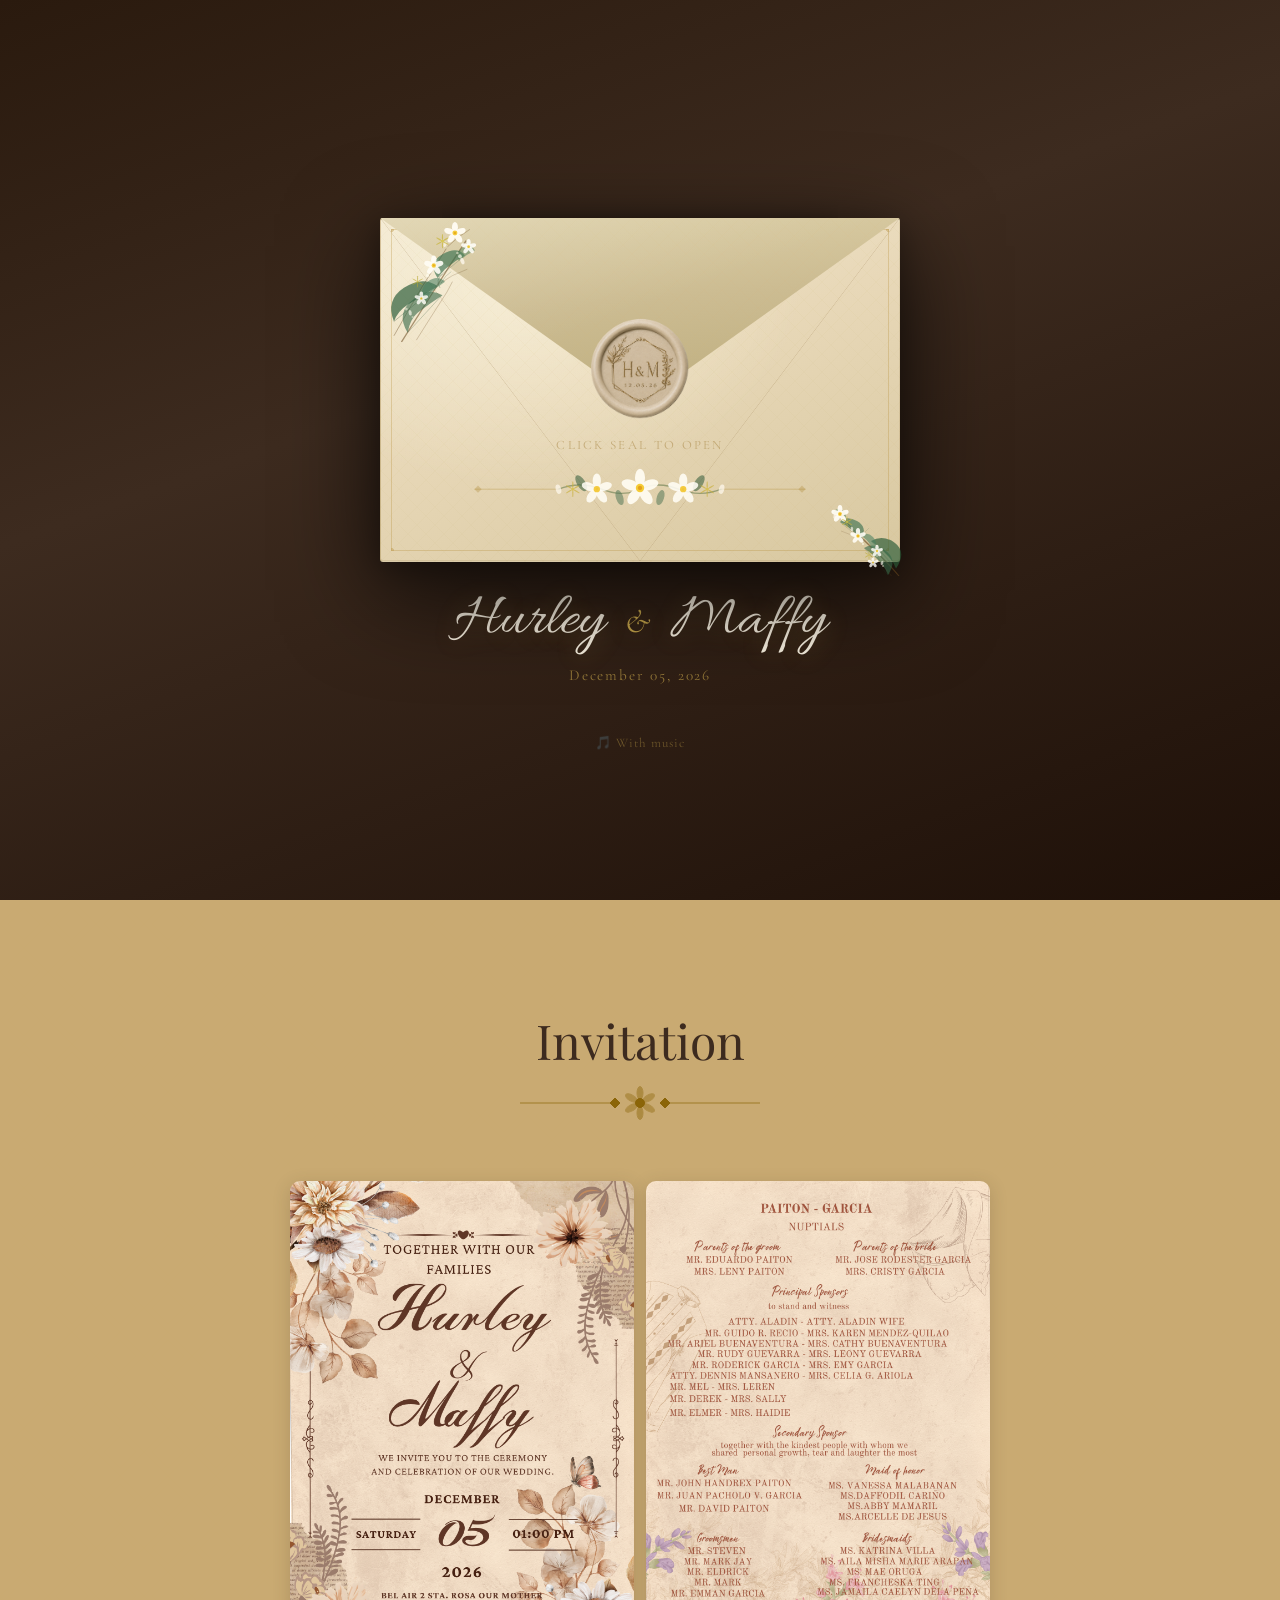
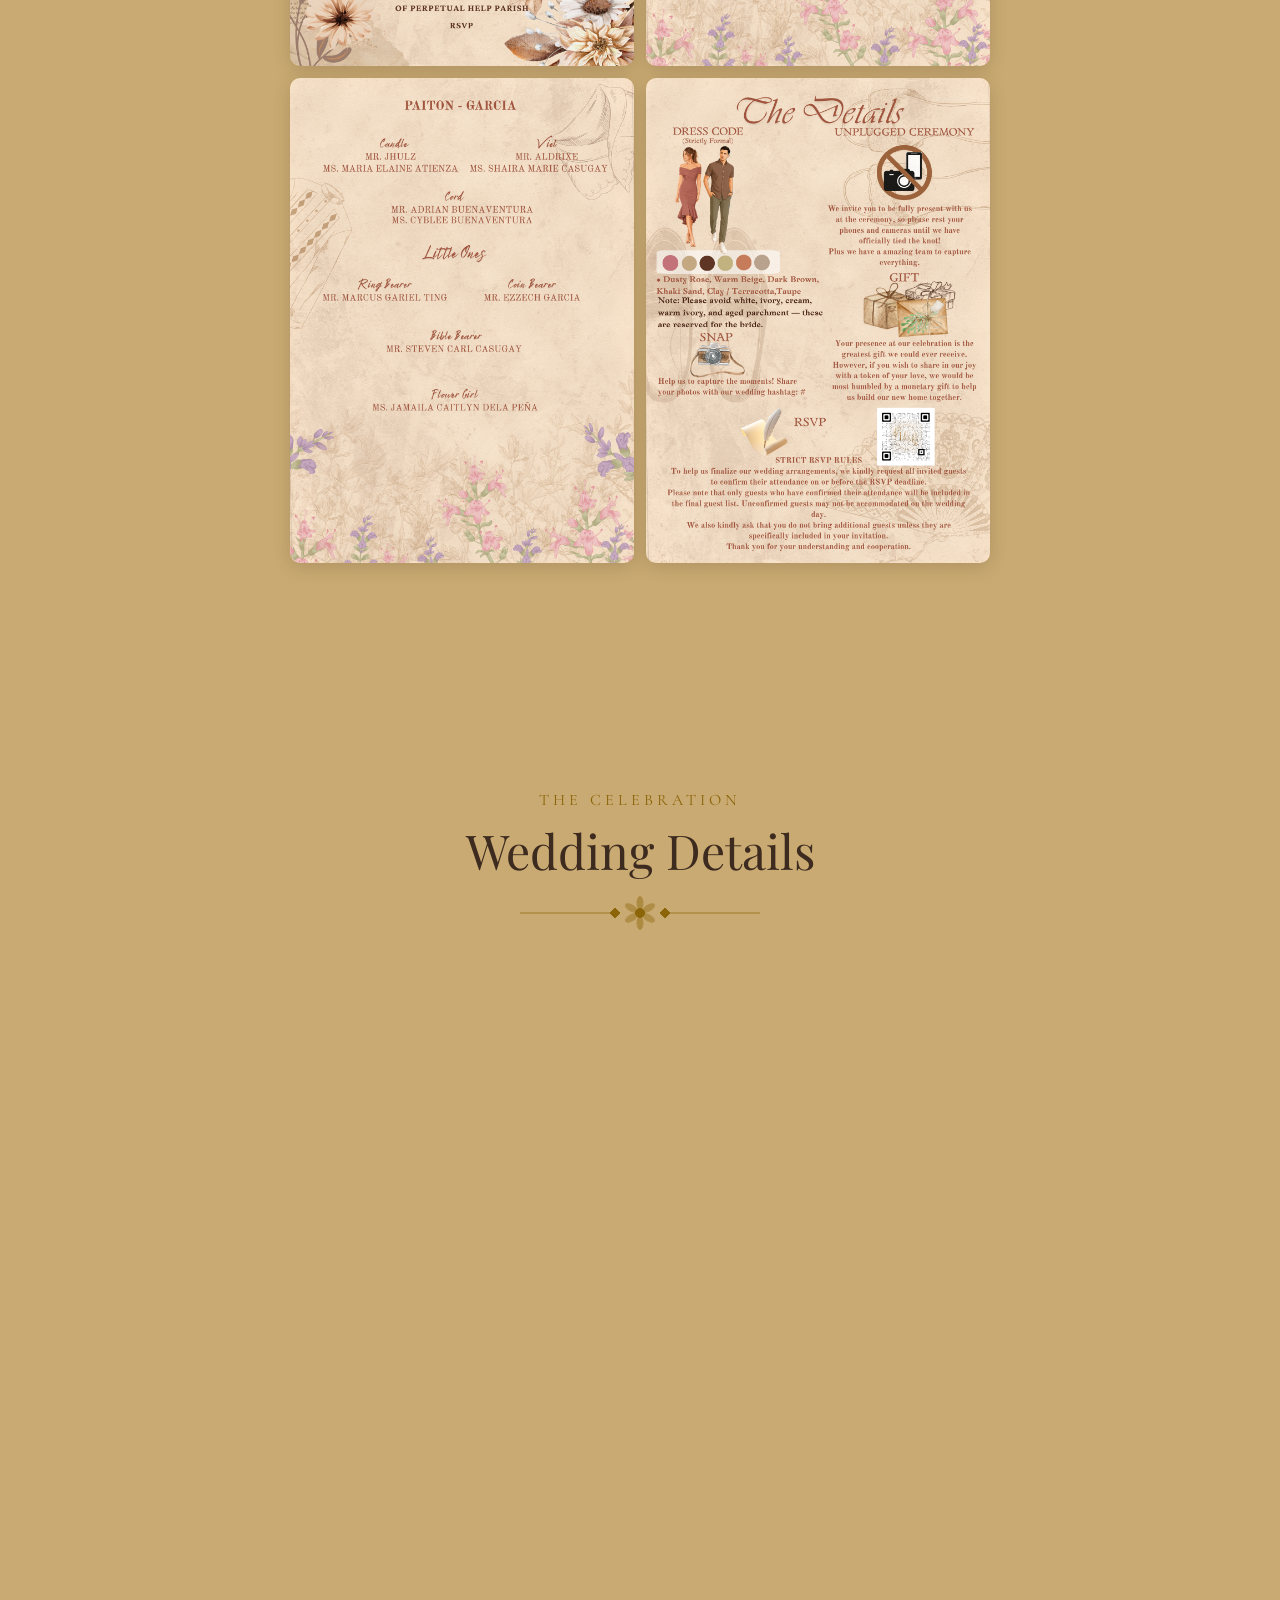
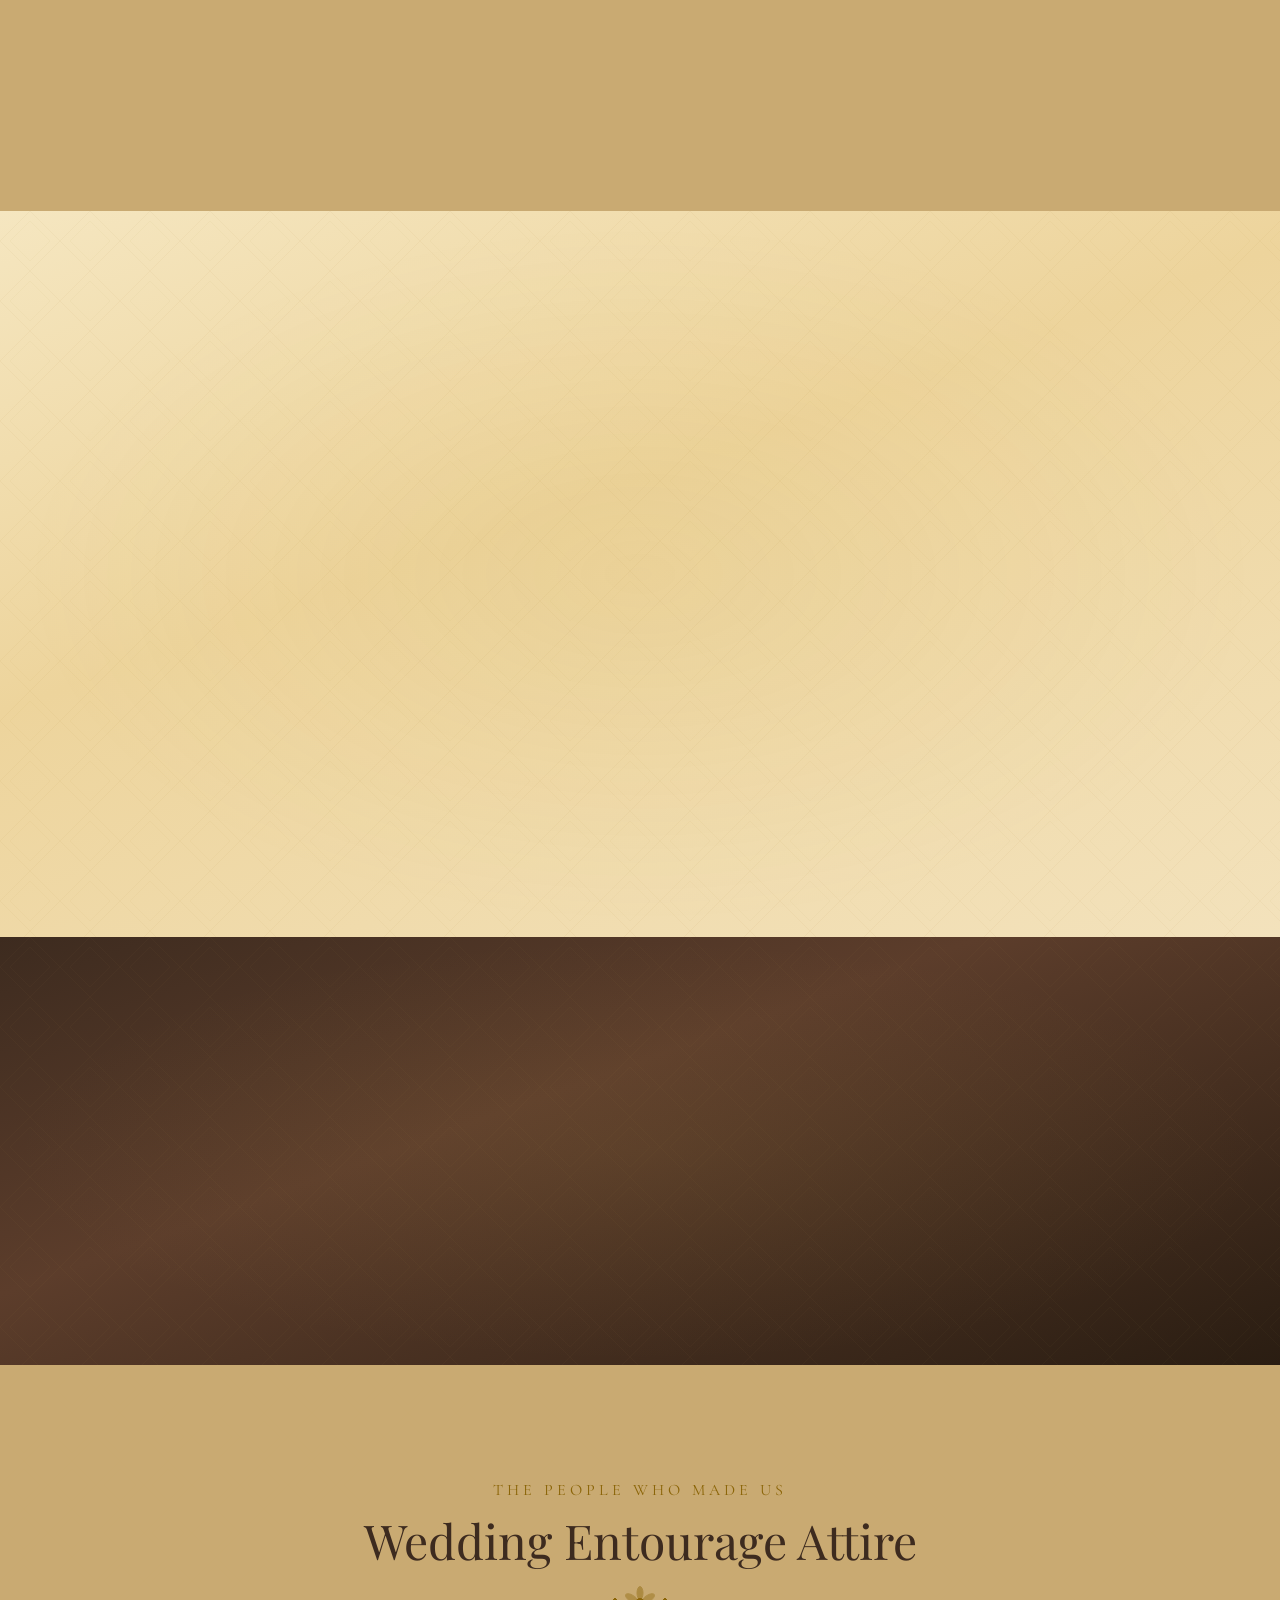
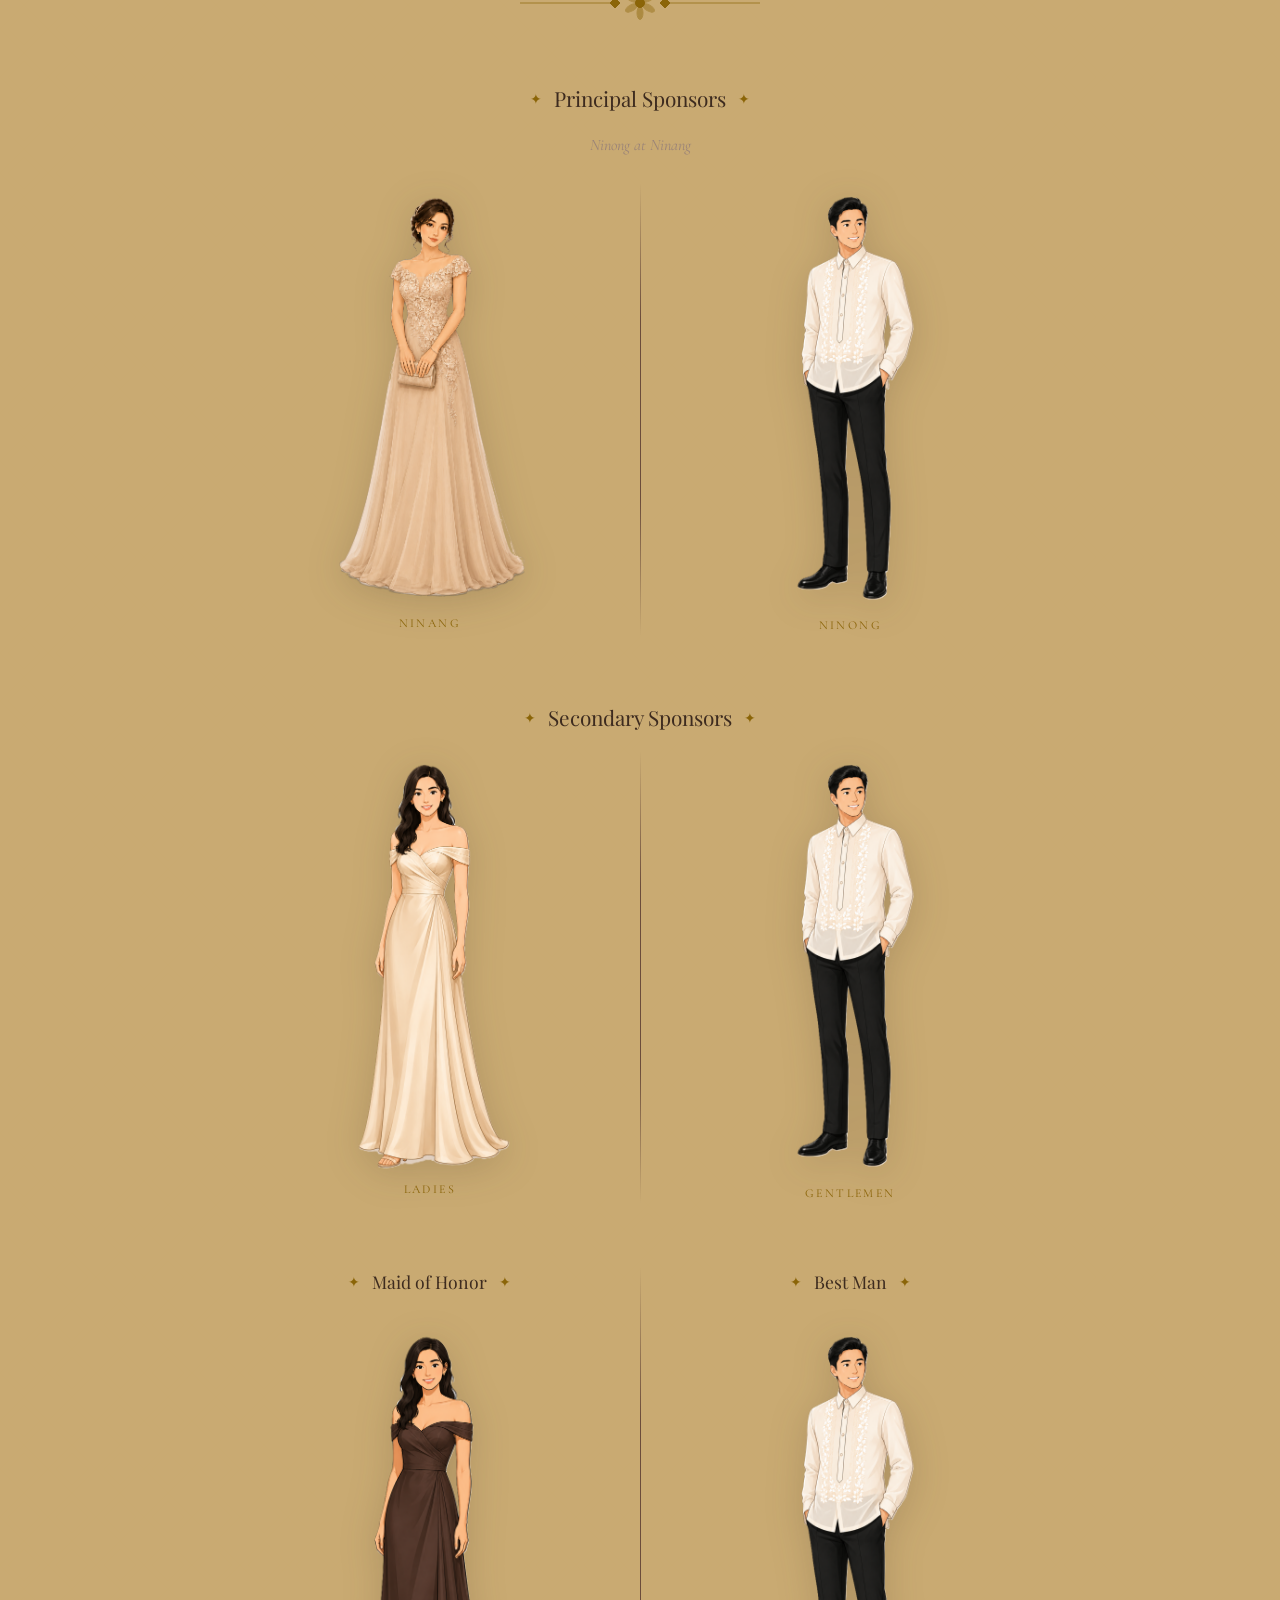
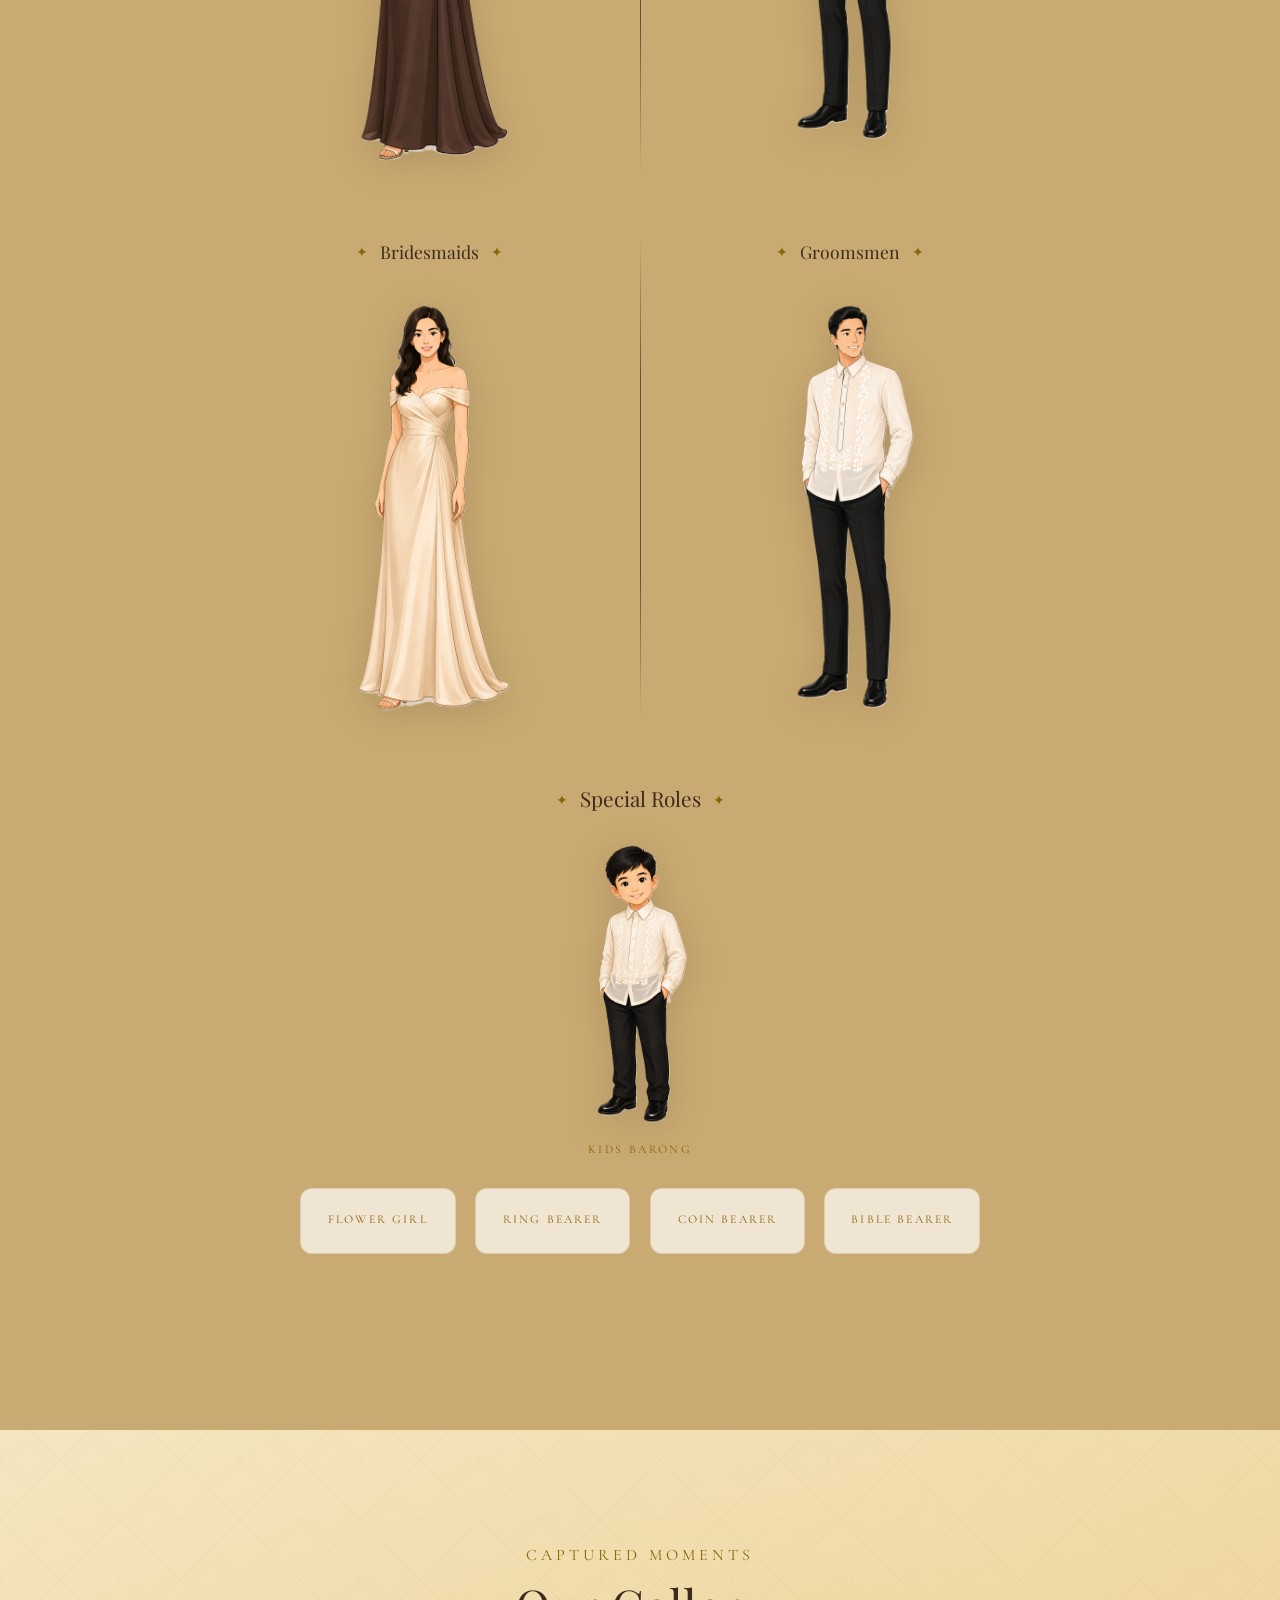
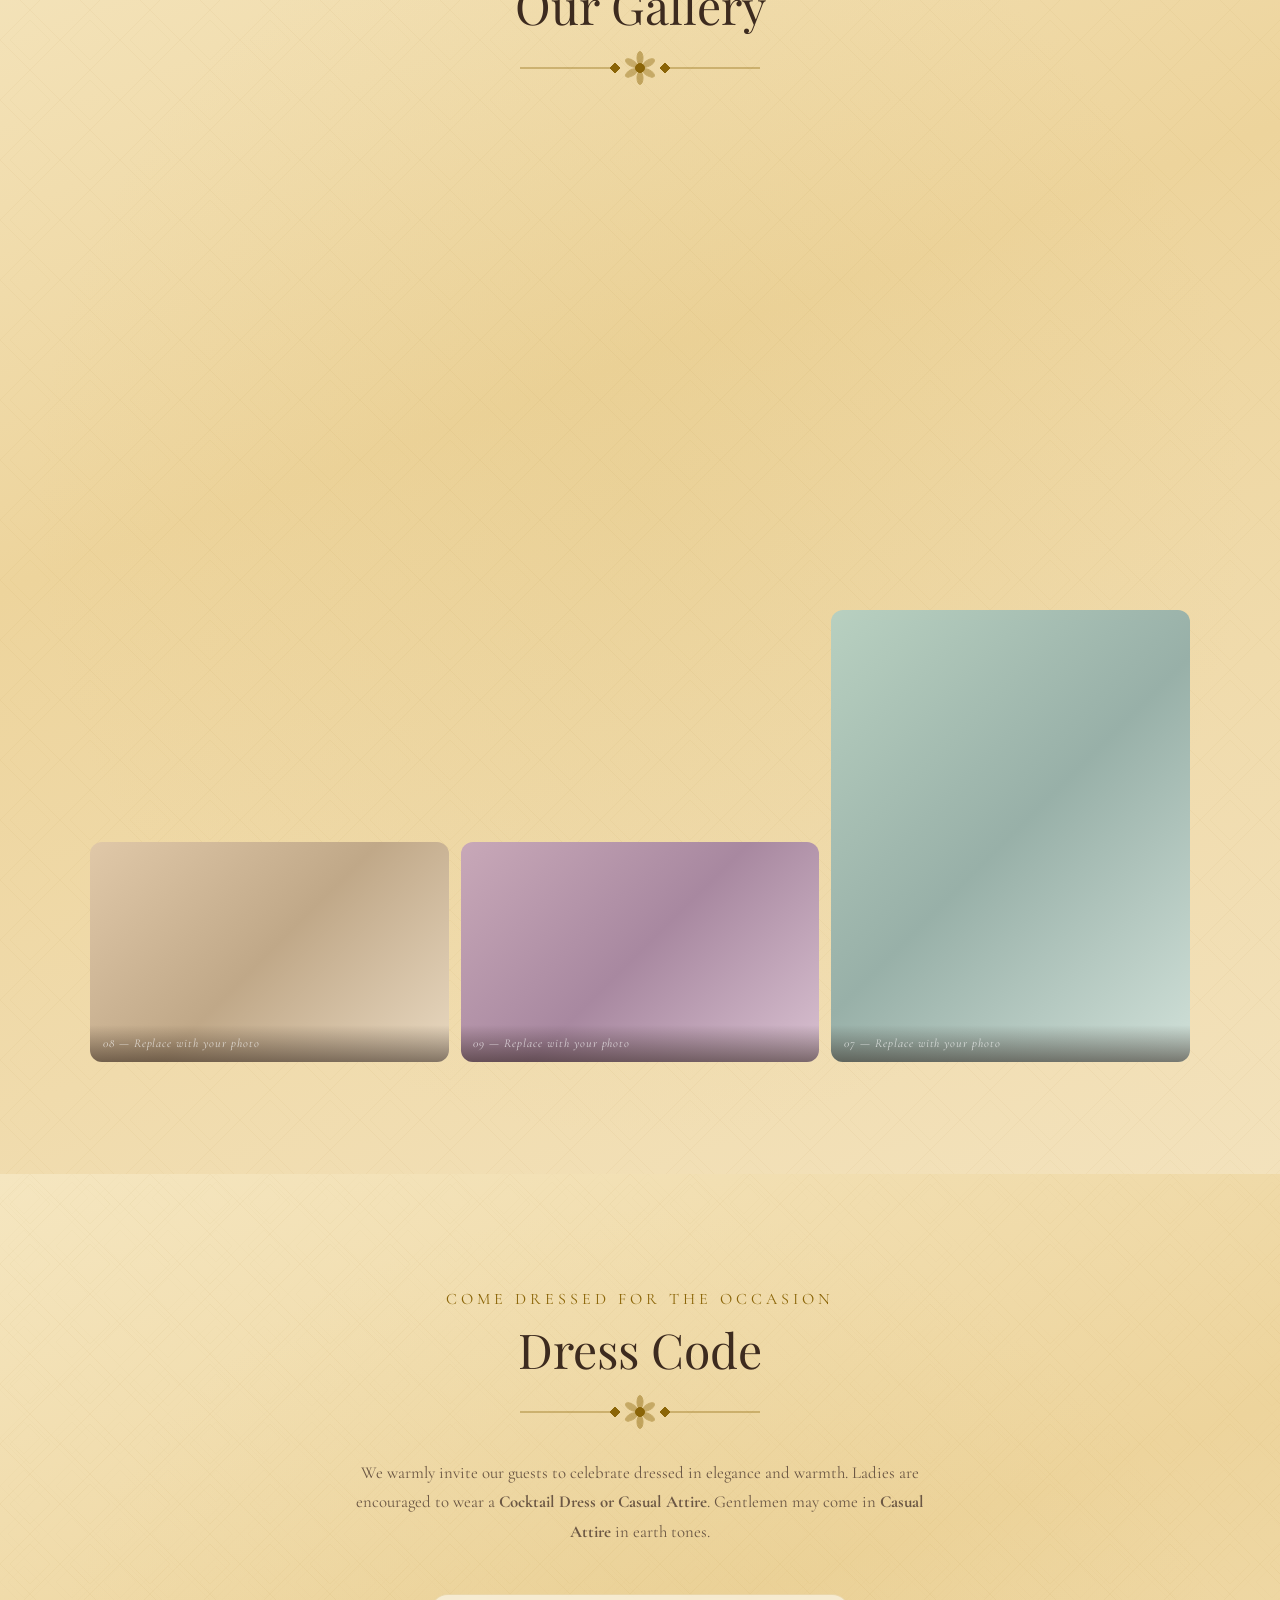
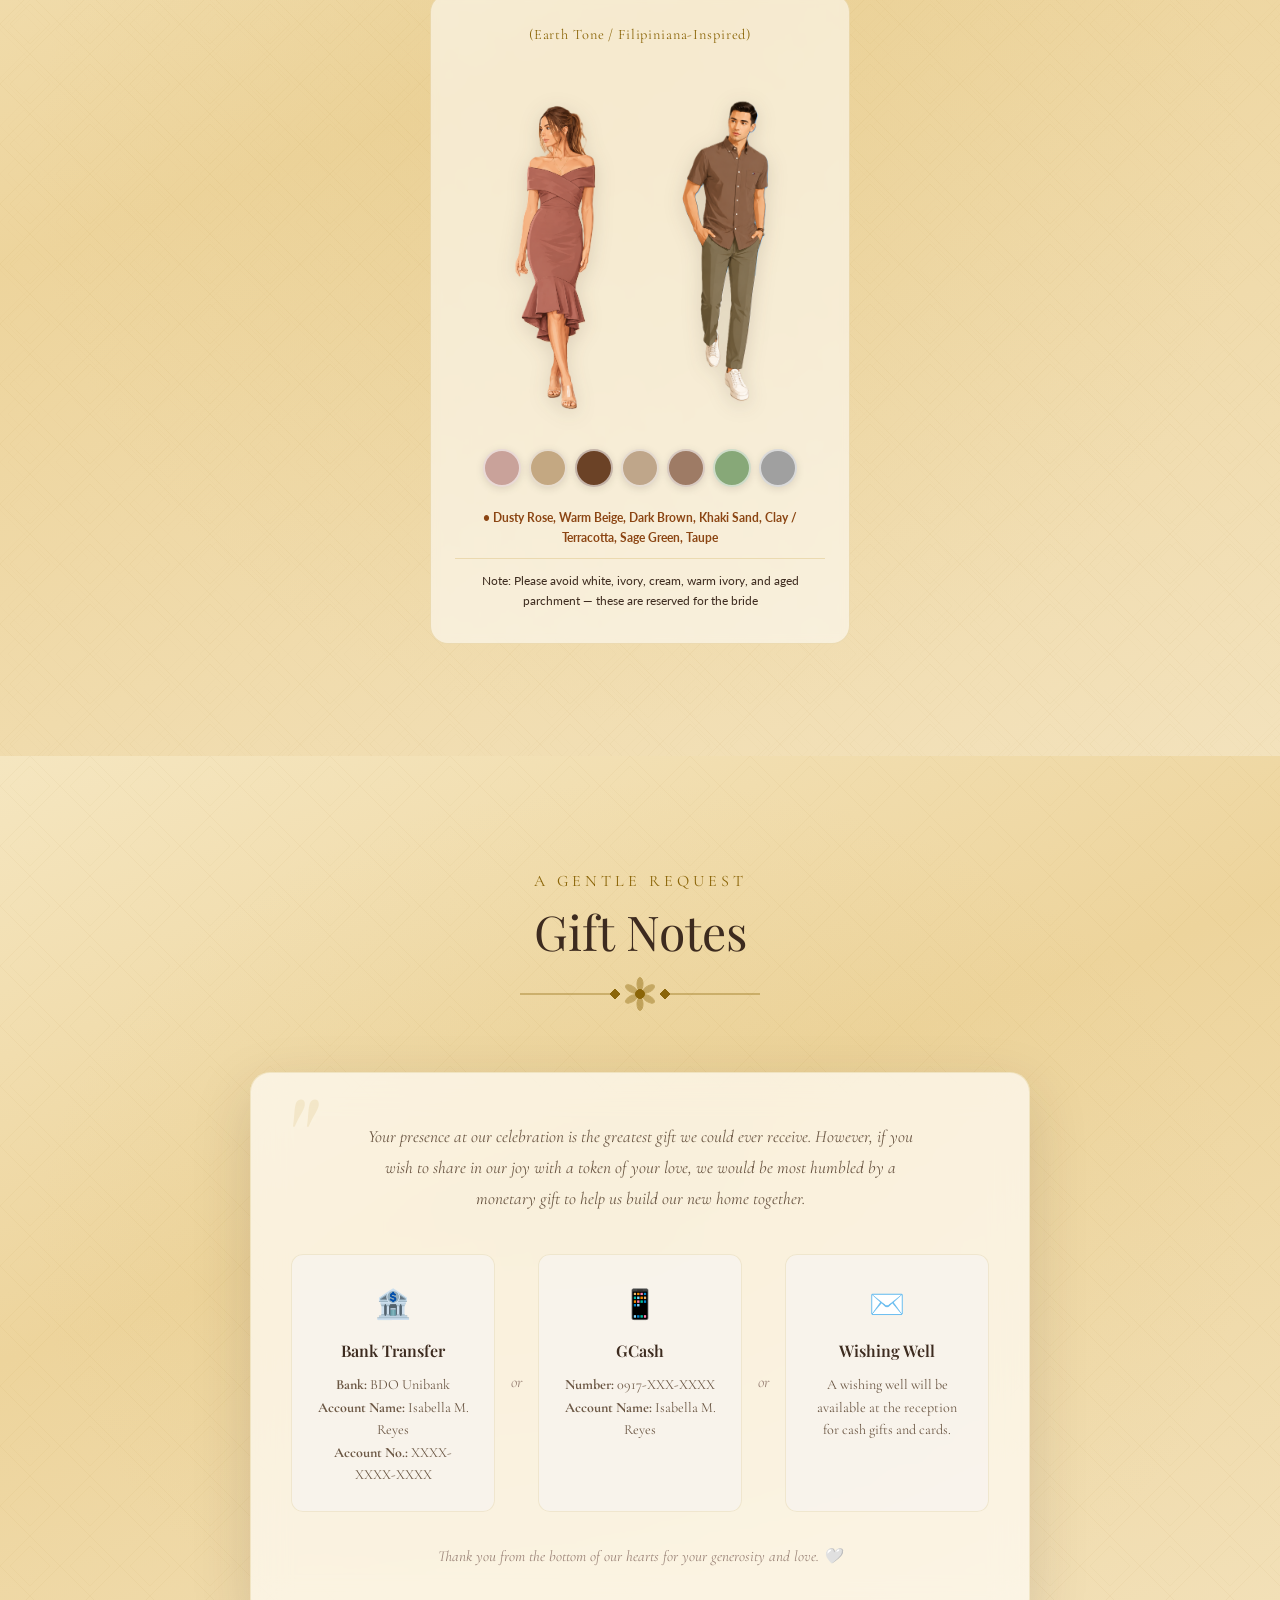
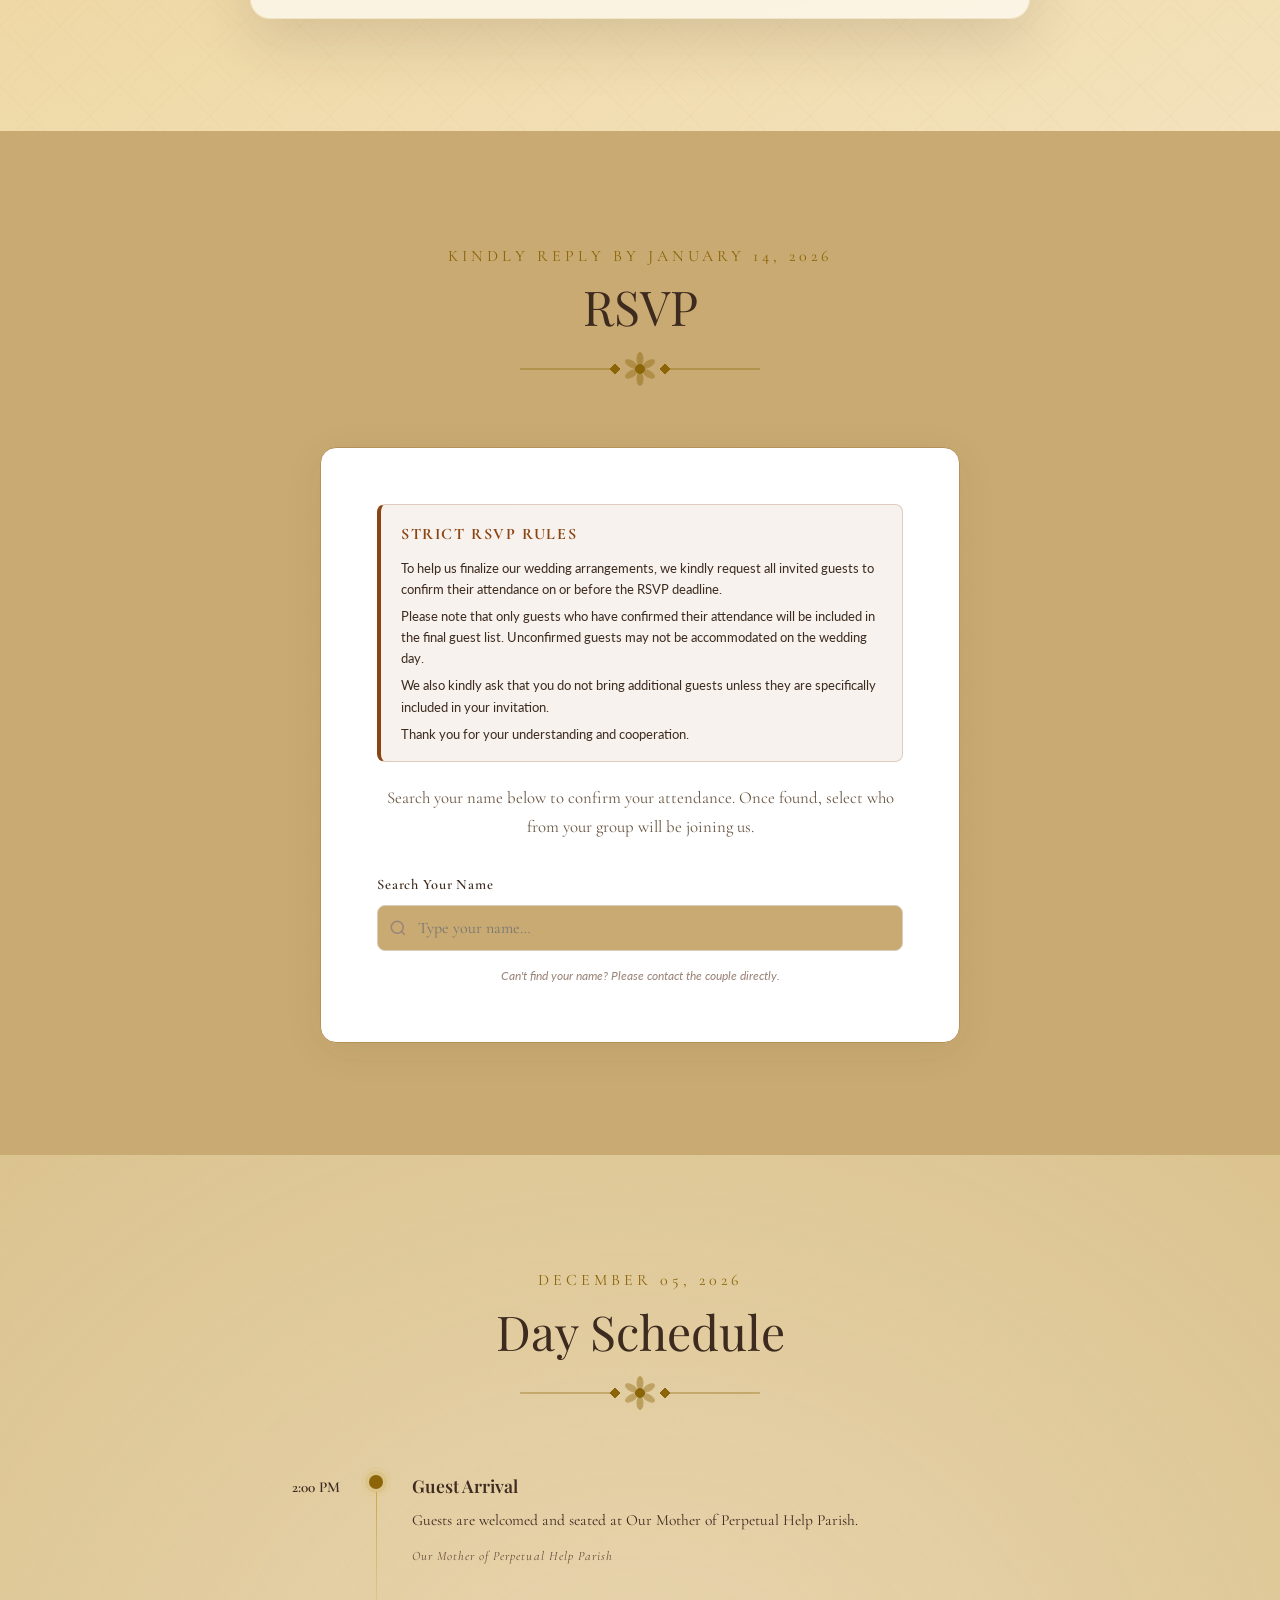
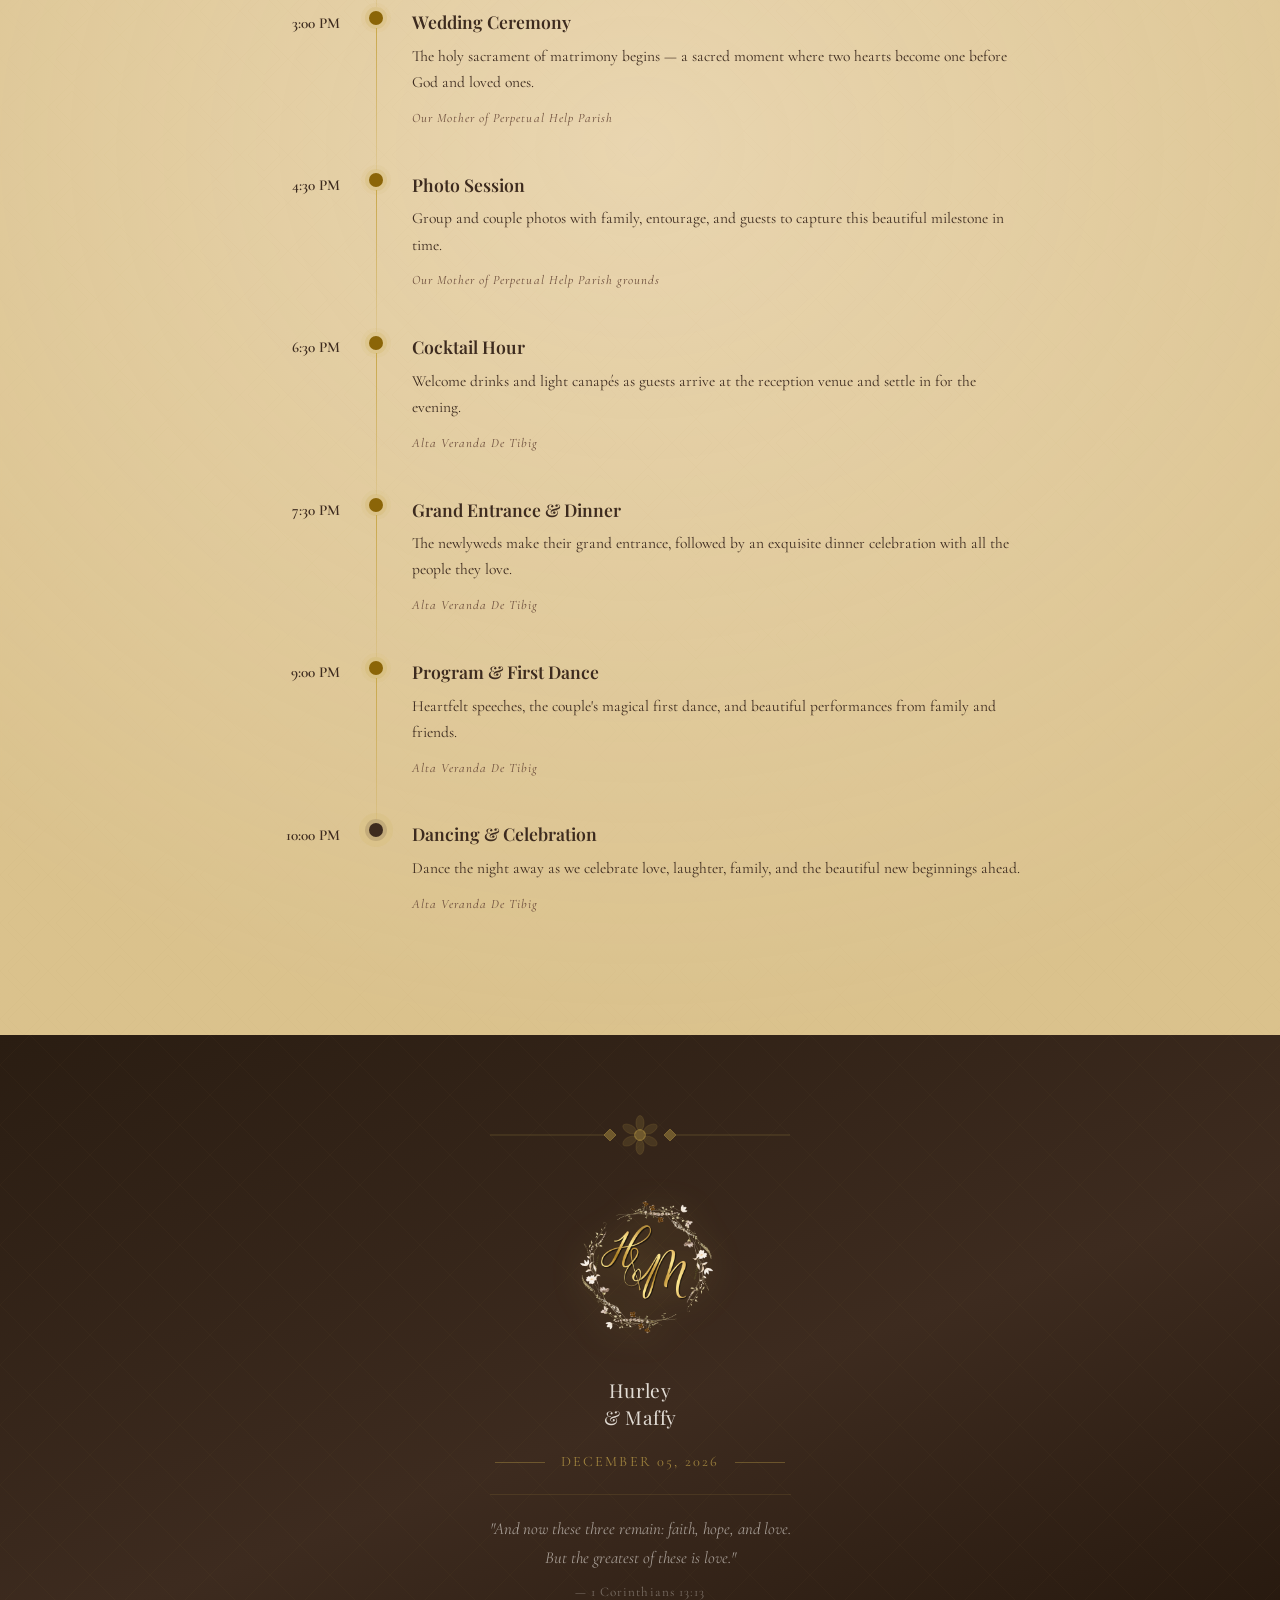
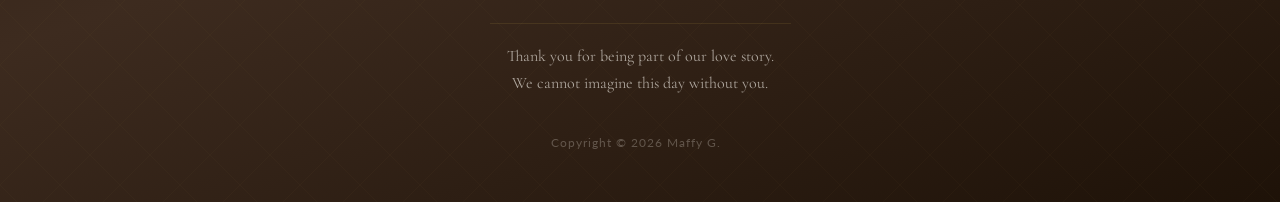
==== commit 385f6991: "logo > changed the logo" ====
--- a/index.html
+++ b/index.html
@@ -1335,7 +1335,7 @@
           </g>
           <circle cx="50" cy="50" r="11" />
         </svg>
-        <p class="loading-initials">H &amp; M</p>
+        <img src="logo/logo.png" class="loading-logo" alt="H & M" />
         <p class="loading-tagline">Preparing your invitation…</p>
         <div class="loading-bar-wrap">
           <div class="loading-bar-fill" id="loadingBar"></div>
@@ -1346,7 +1346,9 @@
     <!-- ░░ NAVIGATION ░░ -->
     <nav class="navbar" id="navbar" aria-label="Main navigation">
       <div class="nav-inner">
-        <a href="#hero" class="nav-brand" aria-label="Home">H &amp; M</a>
+        <a href="#hero" class="nav-brand" aria-label="Home">
+          <img src="logo/logo.png" class="nav-logo" alt="H & M" />
+</a>
         <button
           class="hamburger"
           id="hamburger"
@@ -1556,7 +1558,7 @@
         <div class="section-pattern" aria-hidden="true"></div>
         <div class="container">
           <header class="section-header reveal-up">
-            <p class="pre-title">Together With Their Families</p>
+            <!-- <p class="pre-title">Together With Their Families</p> -->
             <h2 class="section-title">Invitation</h2>
             <div class="ornament-divider gold" aria-hidden="true">
               <svg viewBox="0 0 240 28">
@@ -2991,7 +2993,7 @@
           </svg>
         </div>
 
-        <p class="footer-monogram">H &amp; M</p>
+        <img src="logo/logo.png" class="footer-logo" alt="H & M" />
         <h2 class="footer-names">Hurley<br />&amp; Maffy</h2>
 
         <div class="footer-date-wrap">
--- a/styles.css
+++ b/styles.css
@@ -842,6 +842,56 @@
   line-height: 1;
   animation: loadFade 1.6s ease-in-out infinite alternate;
 }
+.loading-logo {
+  width: 280px;
+  object-fit: contain;
+  animation: loadFade 1.6s ease-in-out infinite alternate;
+  filter: drop-shadow(0 2px 10px rgba(201,168,76,.4));
+}
+/* H & M monogram */
+.hm-monogram {
+  display: flex;
+  align-items: center;
+  gap: 8px;
+  color: var(--champagne, #C9A84C);
+}
+.hm-monogram--lg {
+  animation: loadFade 1.6s ease-in-out infinite alternate;
+}
+.hm-monogram--lg .hm-text {
+  font-family: var(--ff-script, 'Allura', cursive);
+  font-size: 3rem;
+  line-height: 1;
+  letter-spacing: .04em;
+  white-space: nowrap;
+}
+.hm-monogram--lg .hm-text em {
+  font-style: normal;
+  font-size: 2rem;
+  opacity: .75;
+}
+.hm-monogram--lg .hm-rule {
+  display: block;
+  width: 36px;
+  height: 1px;
+  background: linear-gradient(to right, transparent, var(--champagne, #C9A84C));
+  flex-shrink: 0;
+}
+.hm-monogram--lg .hm-rule:last-child {
+  background: linear-gradient(to left, transparent, var(--champagne, #C9A84C));
+}
+.hm-monogram--sm {
+  font-family: var(--ff-script, 'Allura', cursive);
+  font-size: 1.8rem;
+  line-height: 1;
+  letter-spacing: .02em;
+  white-space: nowrap;
+}
+.hm-monogram--sm em {
+  font-style: normal;
+  font-size: 1.4rem;
+  opacity: .75;
+}
 
 .loading-tagline {
   font-family: var(--ff-elegant);
@@ -892,6 +942,14 @@
   display: flex; align-items: center; justify-content: space-between;
 }
 
+.nav-logo {
+  height: 120px;
+  width: auto;
+  object-fit: contain;
+  display: block;
+  margin-left: 40px;
+  filter: drop-shadow(0 1px 4px rgba(201,168,76,.3));
+}
 .nav-brand {
   font-family: var(--ff-script);
   font-size: 1.8rem;
@@ -2311,6 +2369,12 @@
   font-size: 3.5rem; color: var(--champagne);
   line-height: 1;
   text-shadow: 0 4px 20px rgba(201,168,76,.25);
+}
+.footer-logo {
+  width: 160px;
+  object-fit: contain;
+  filter: drop-shadow(0 4px 16px rgba(201,168,76,.35));
+  margin-bottom: .5rem;
 }
 
 .footer-names {
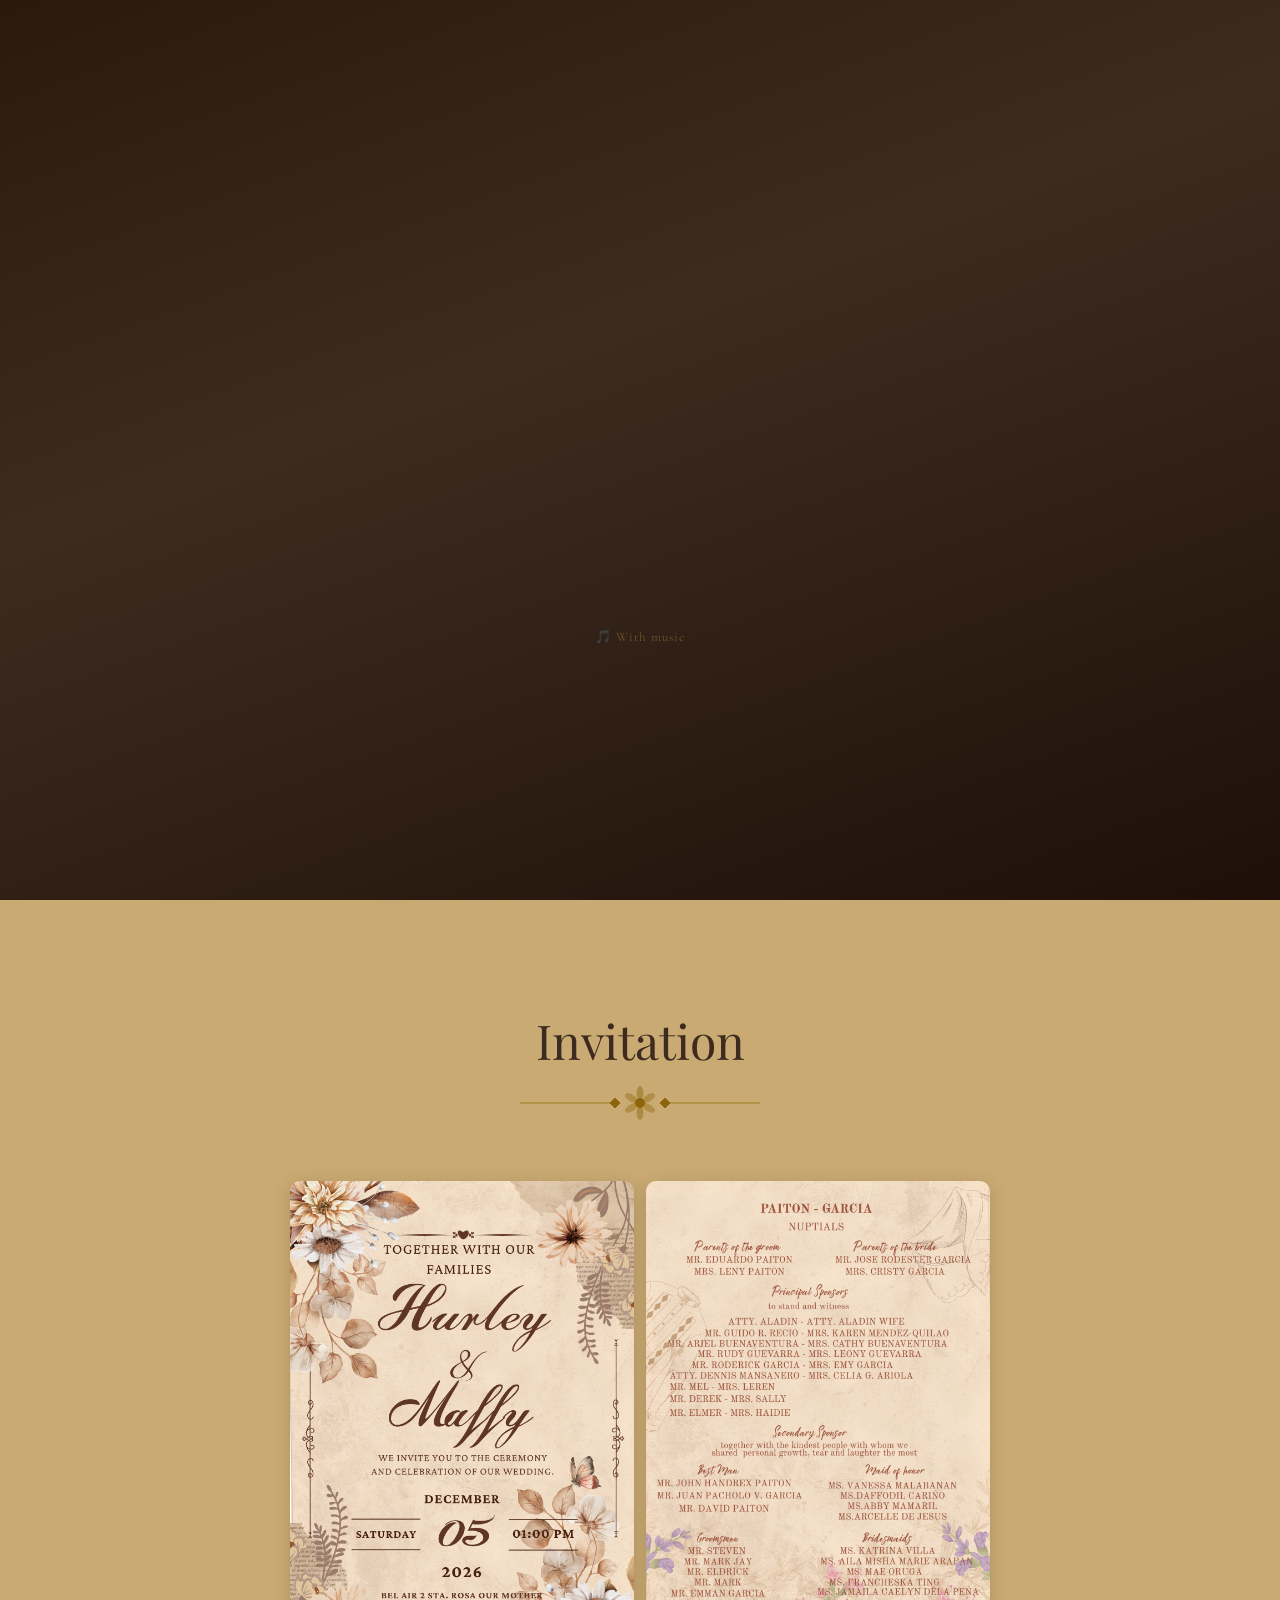
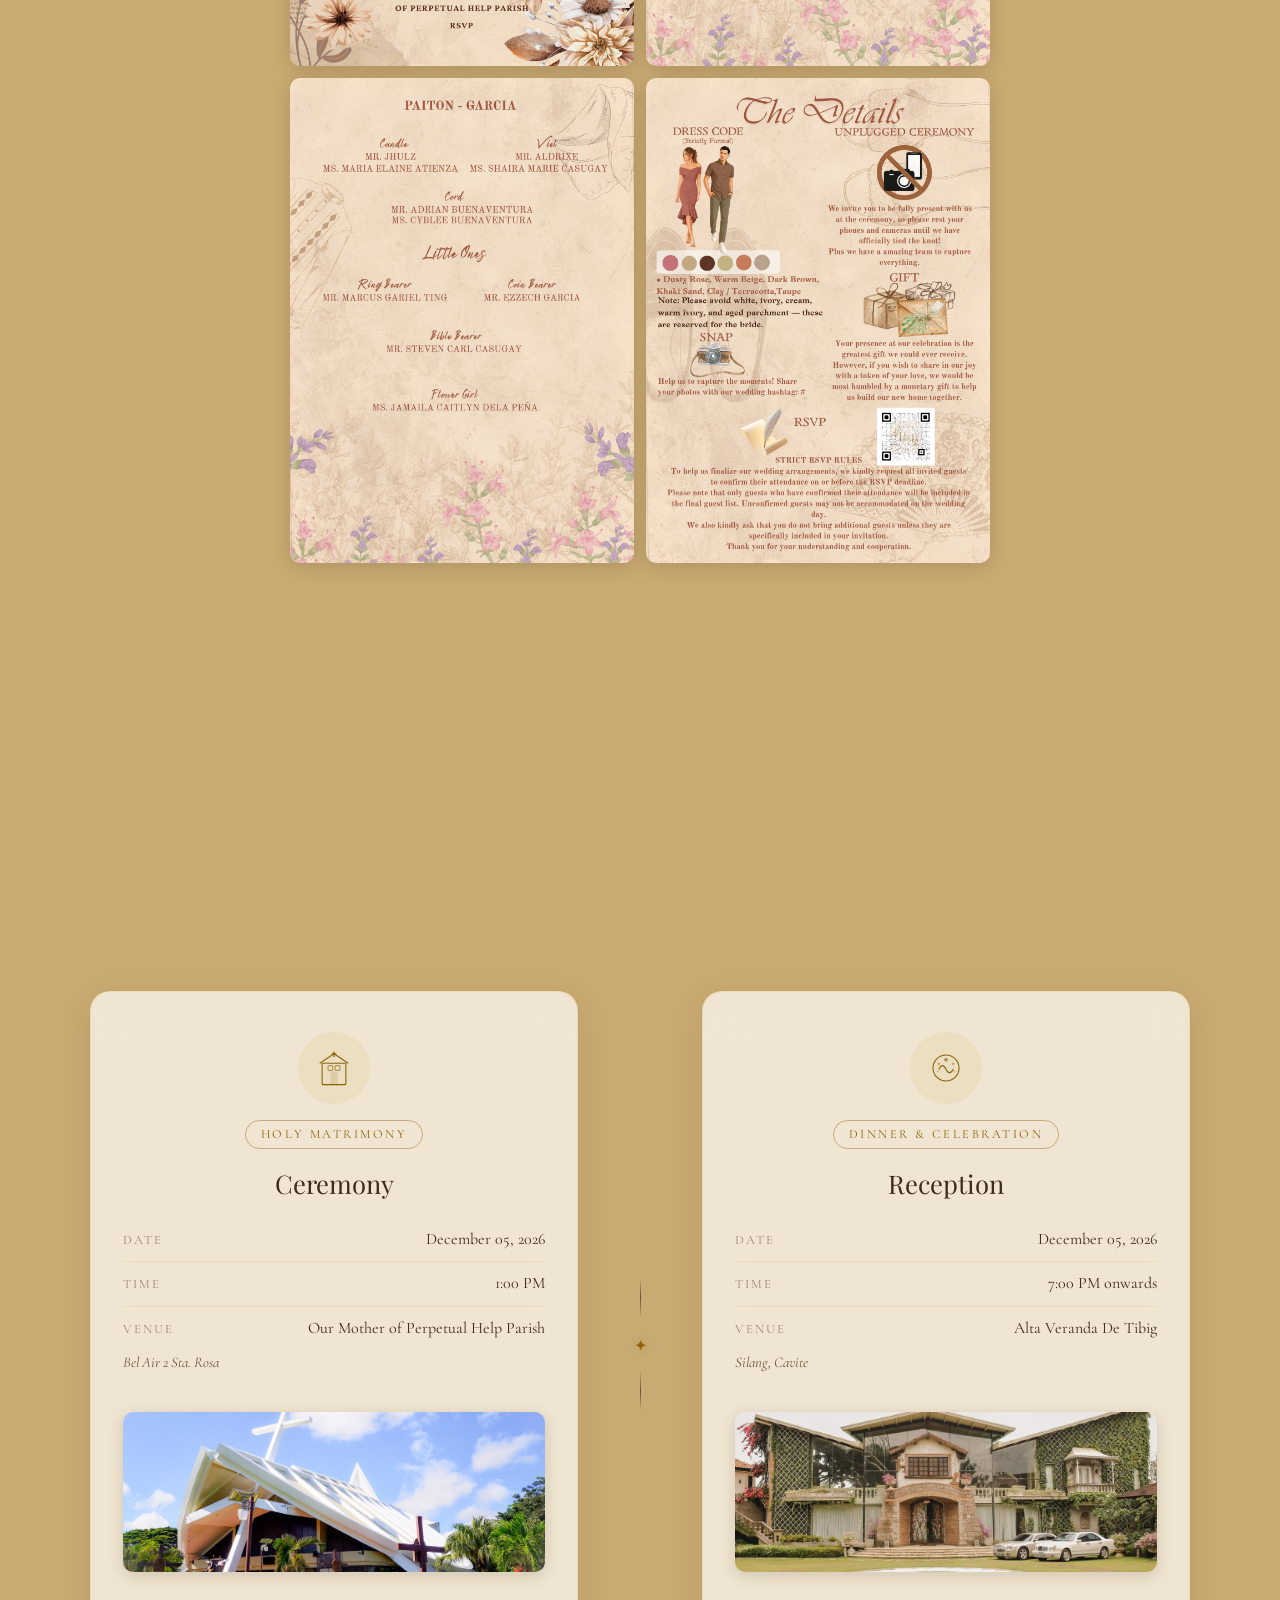
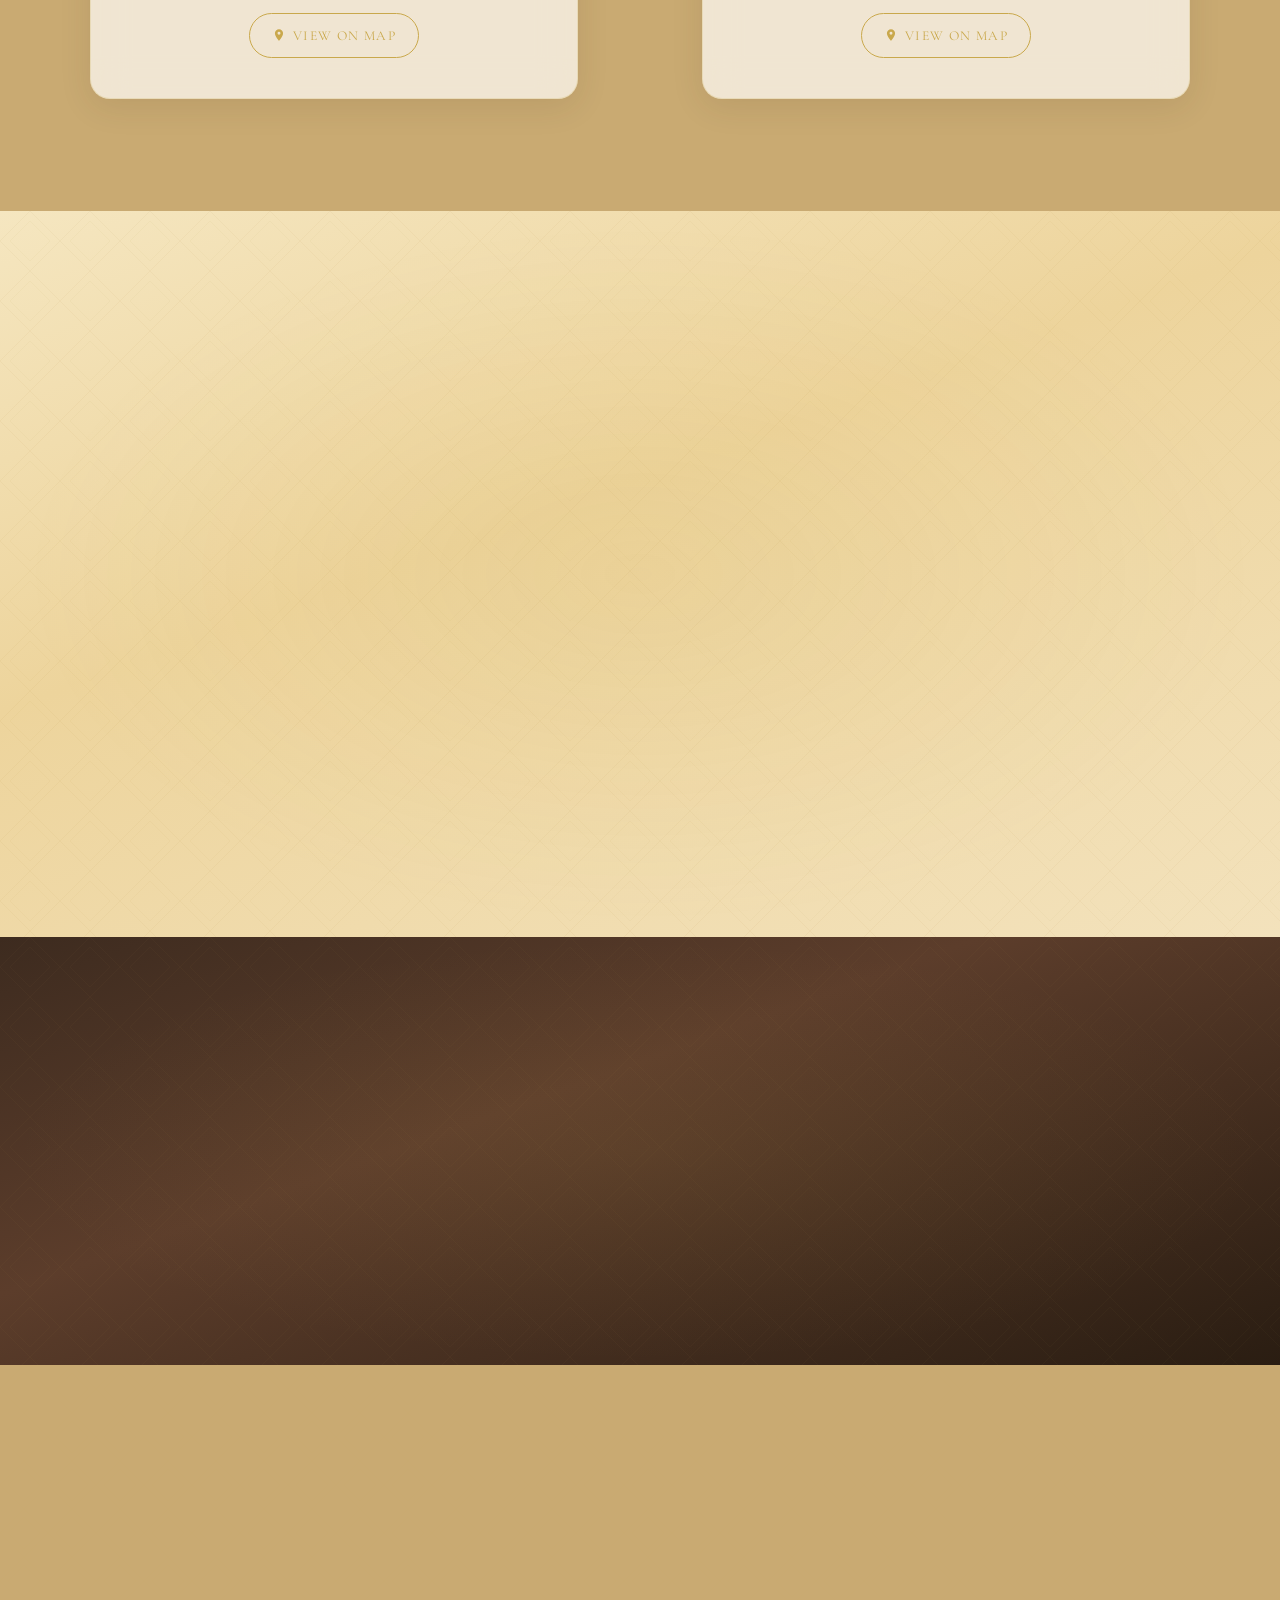
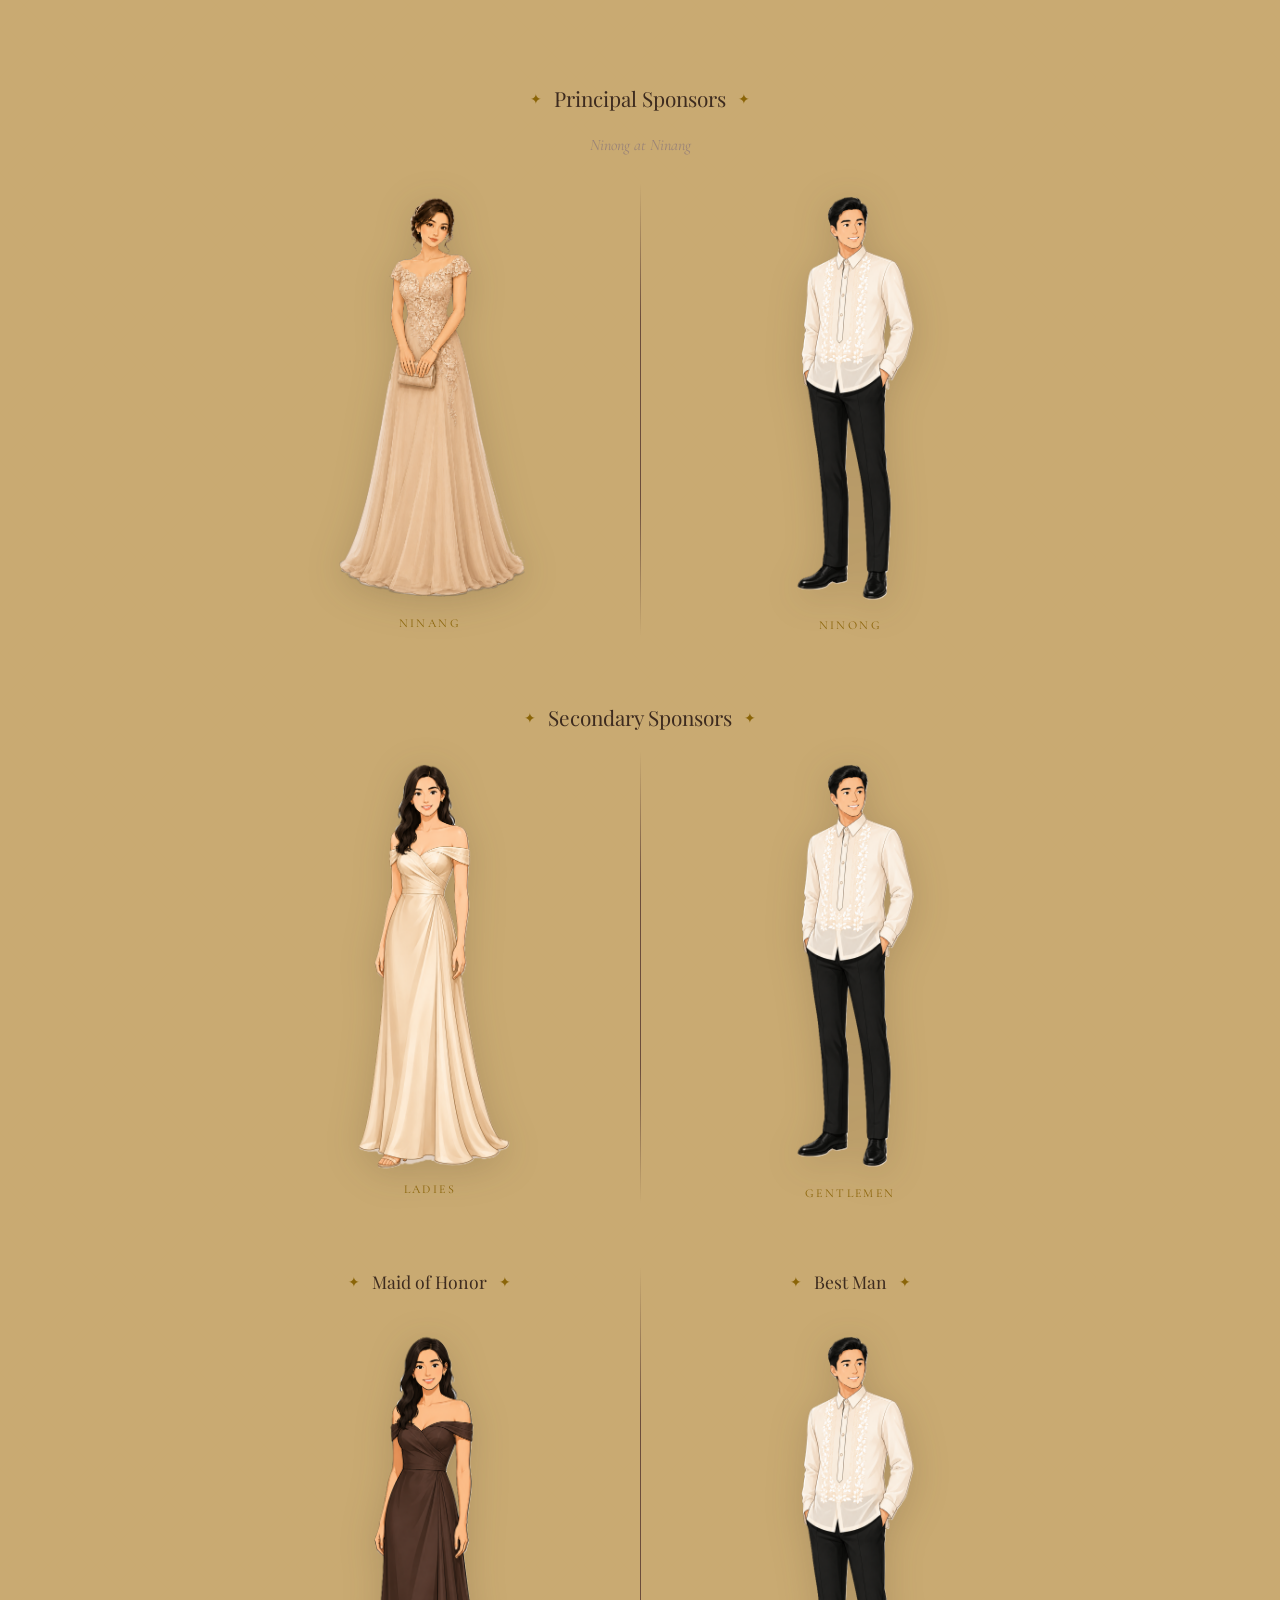
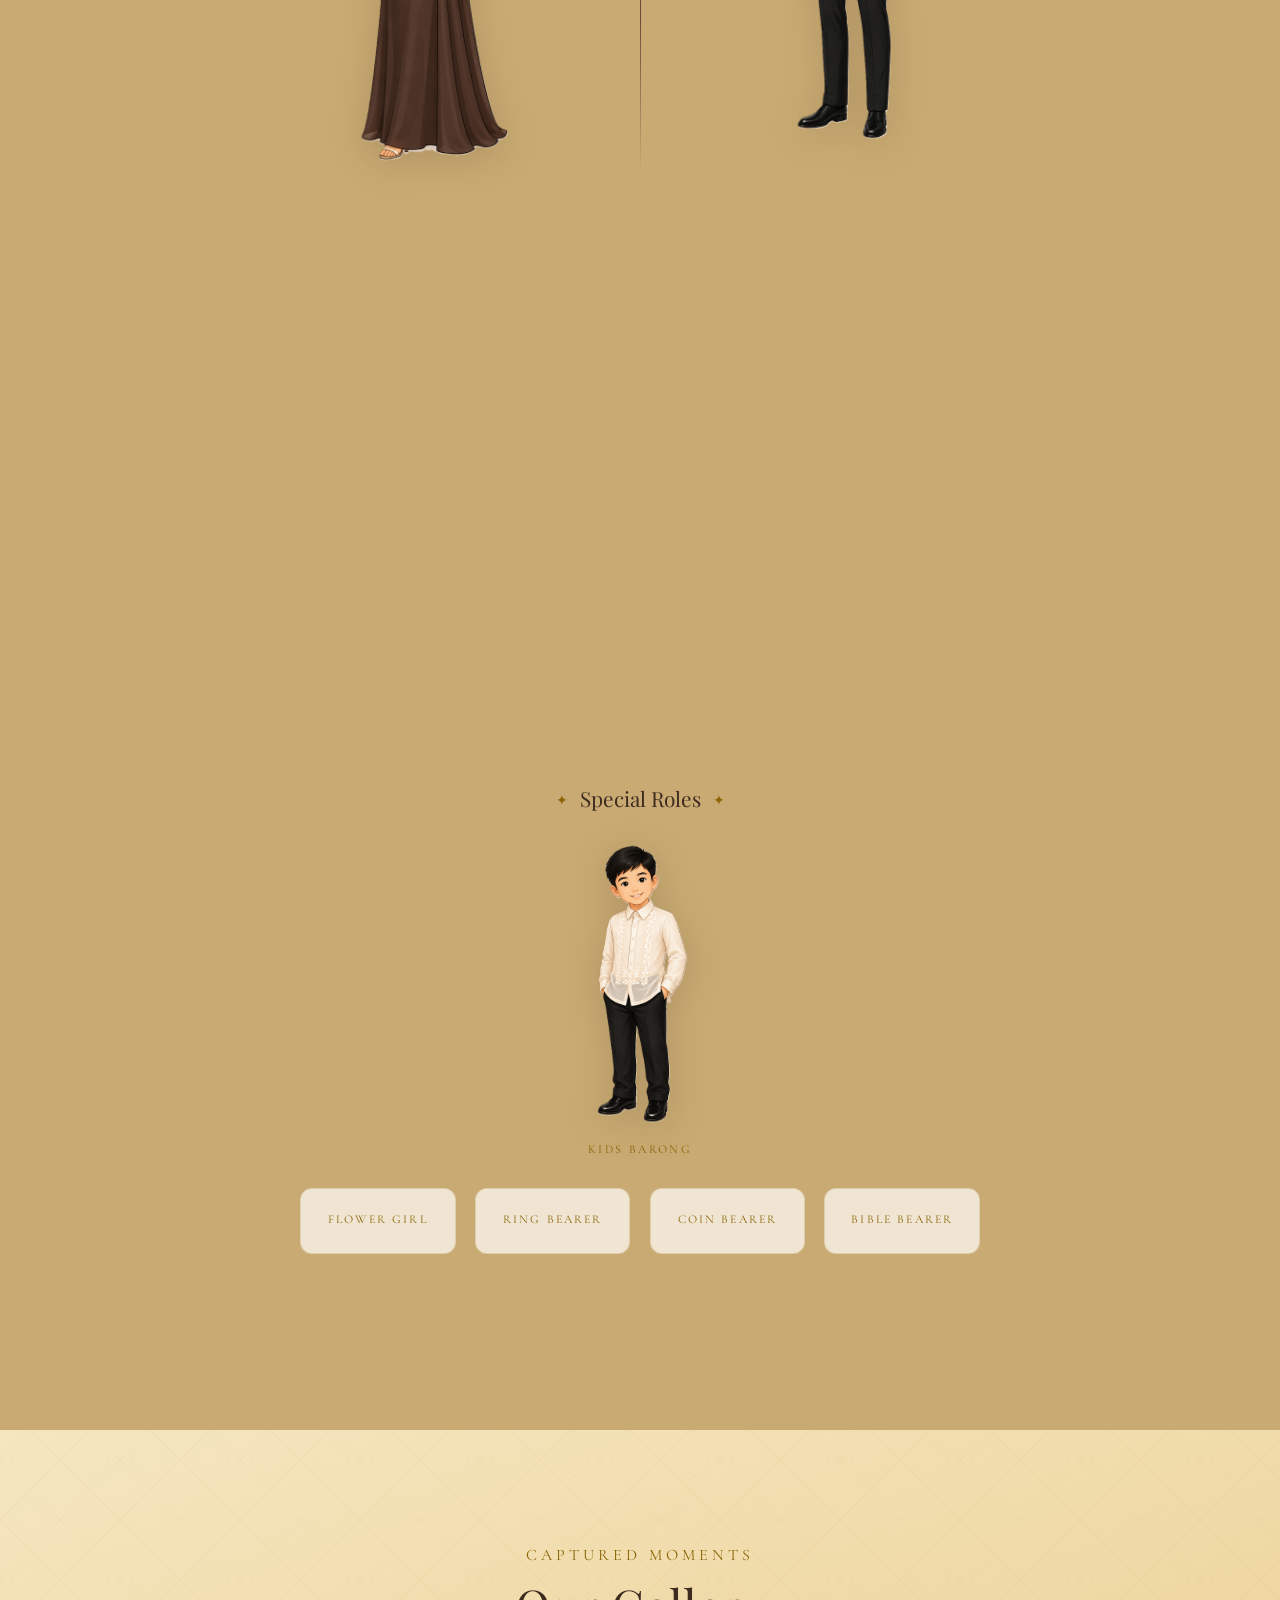
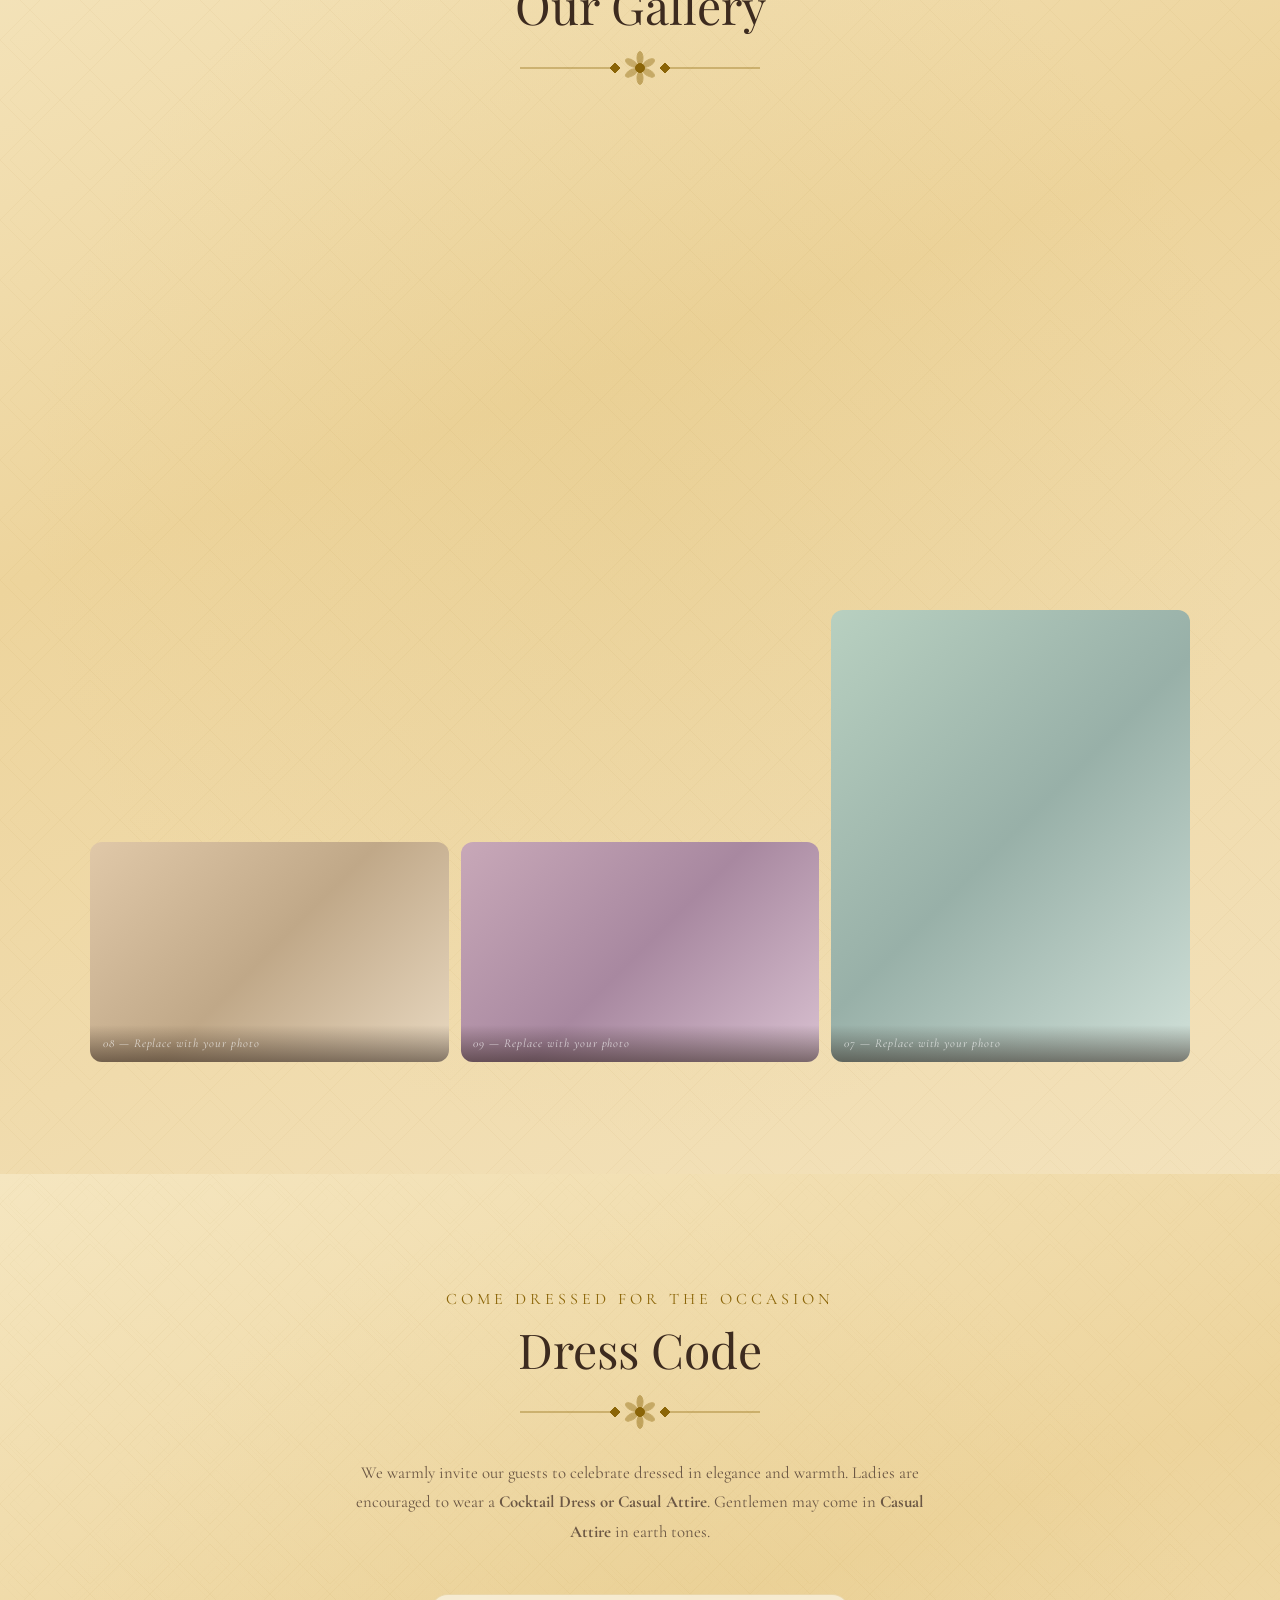
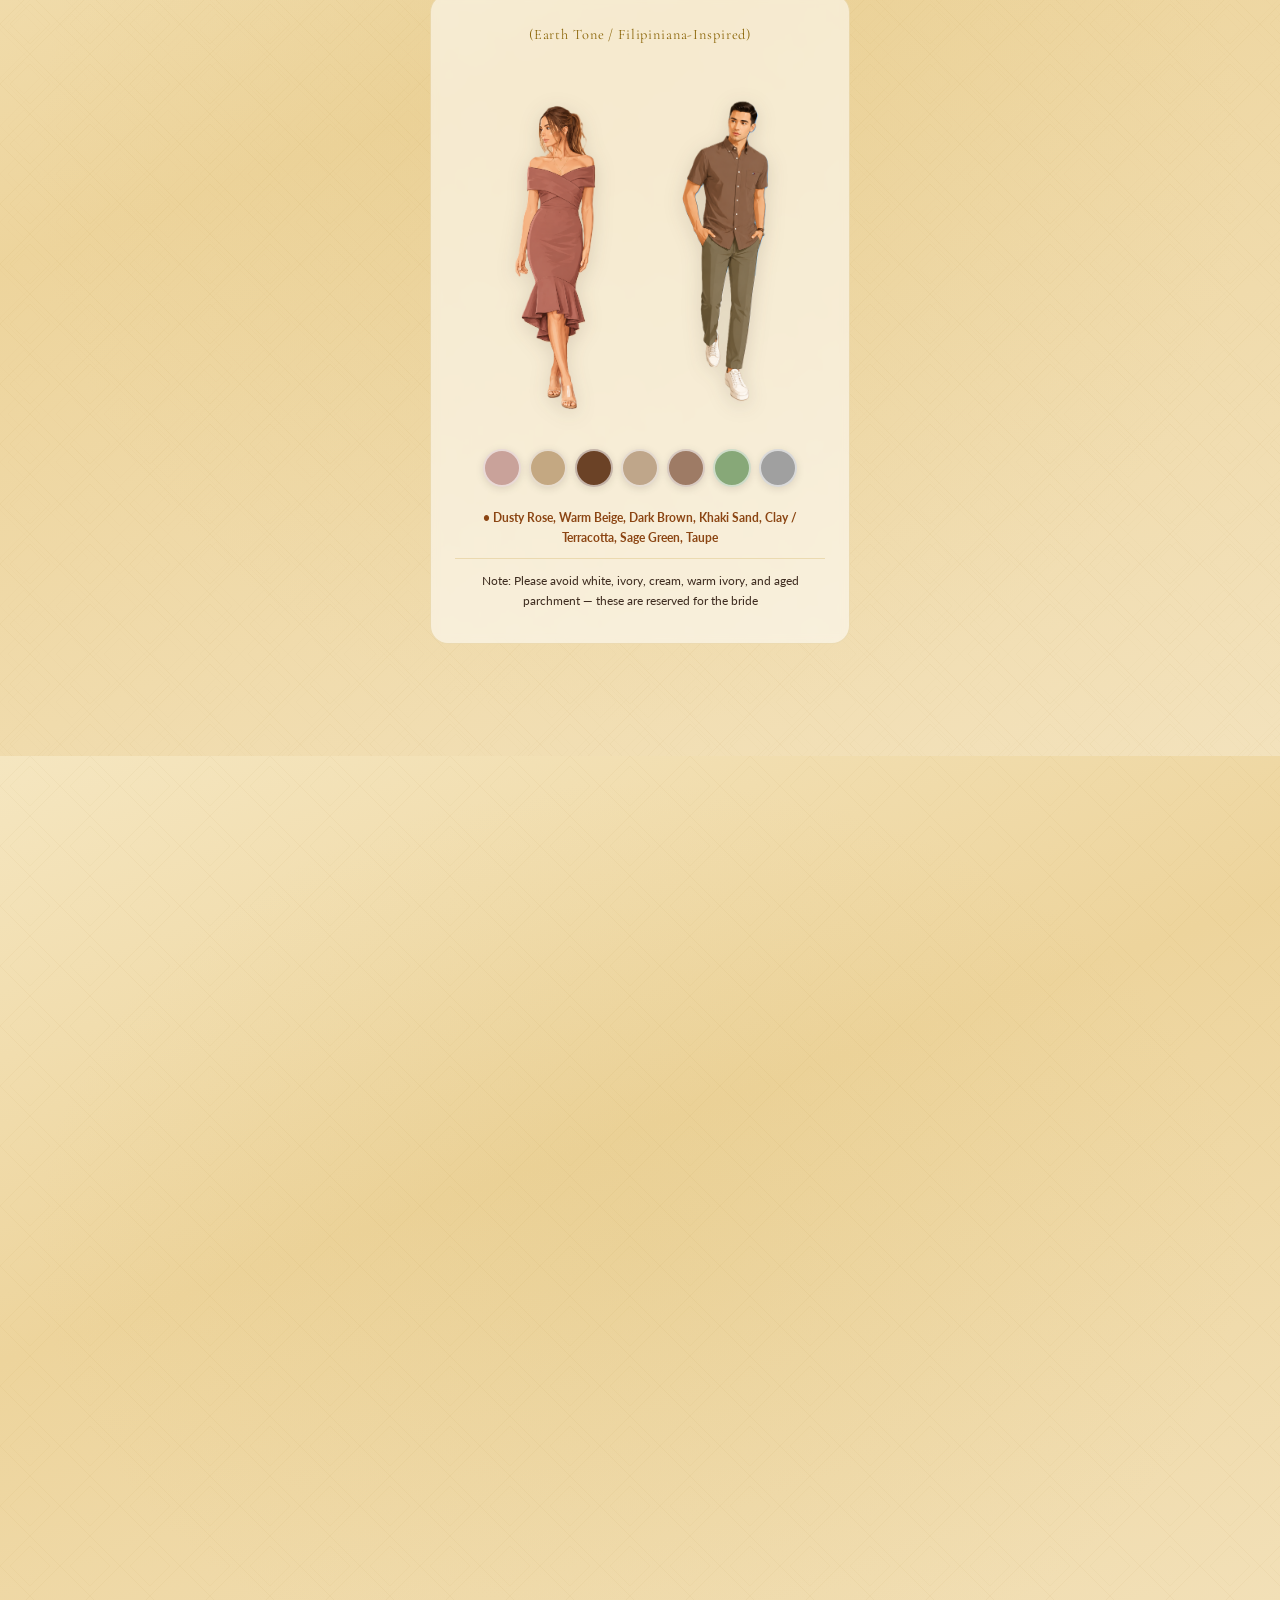
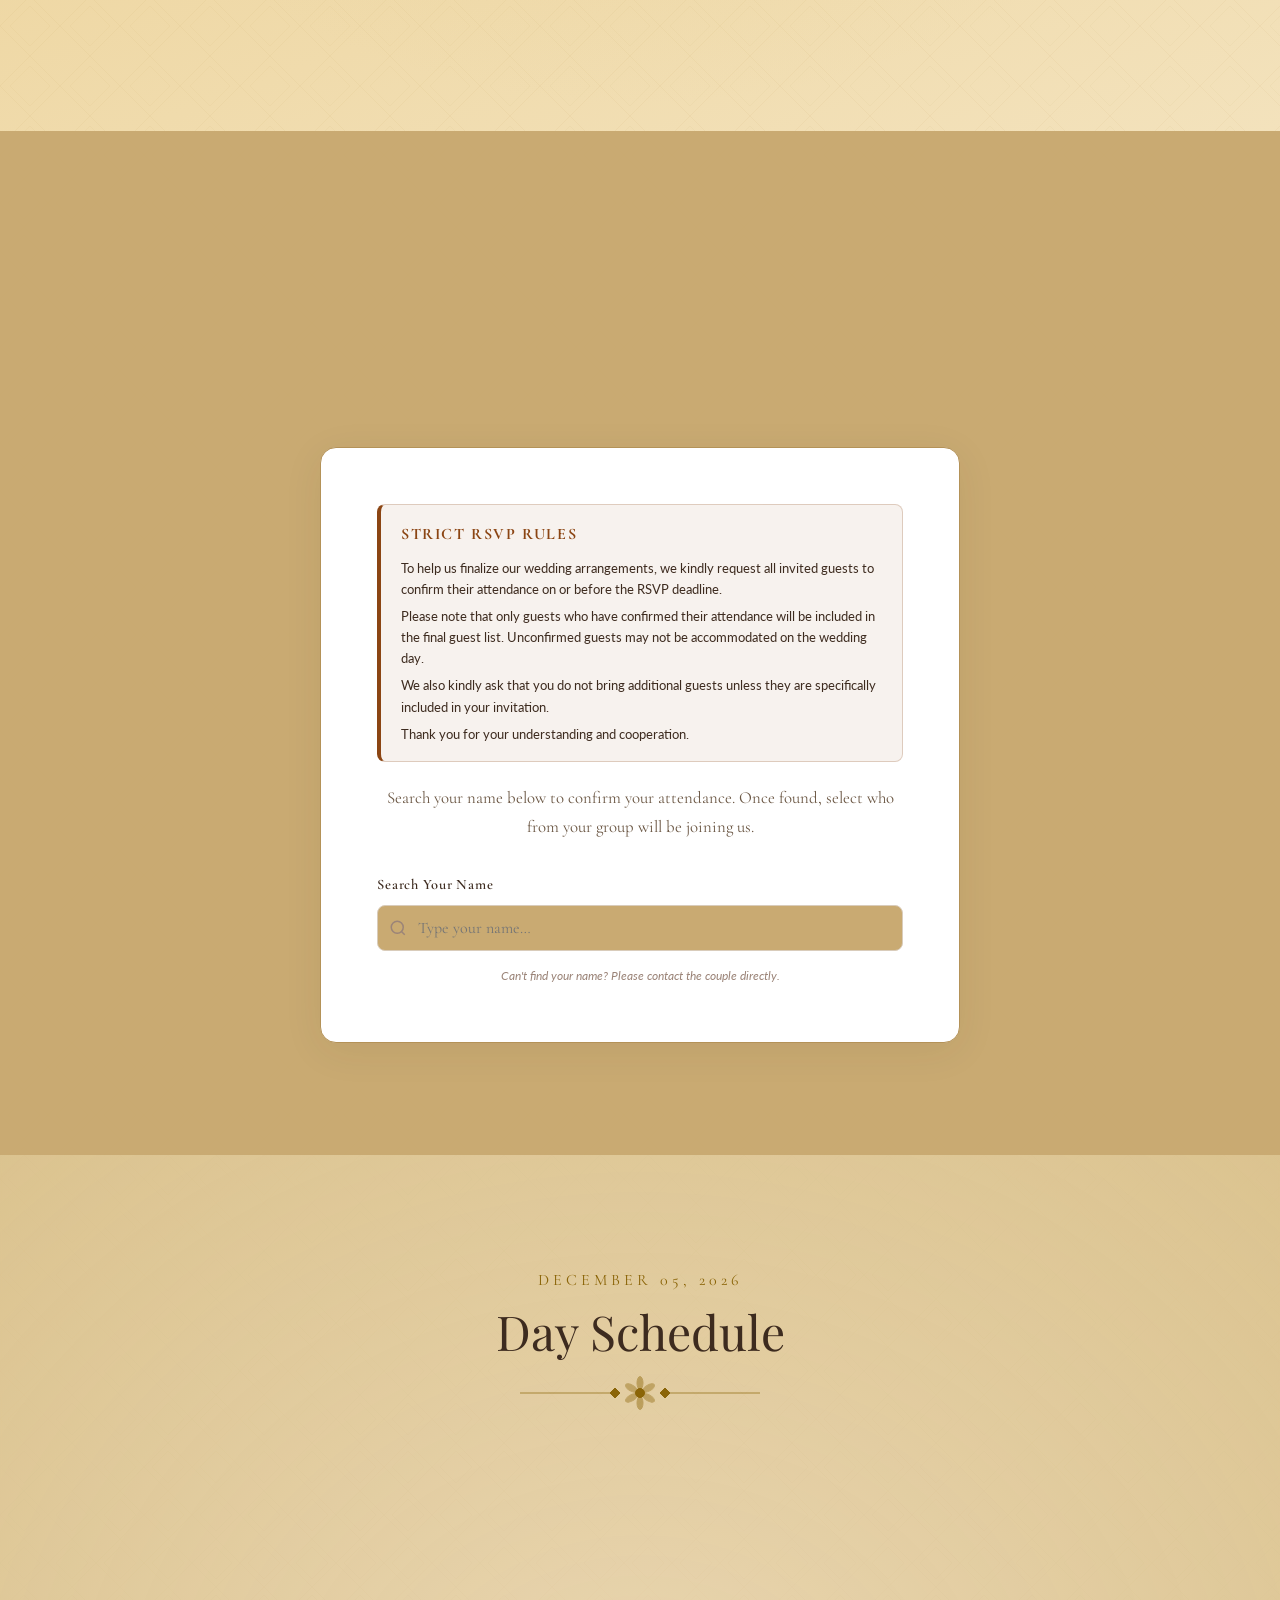
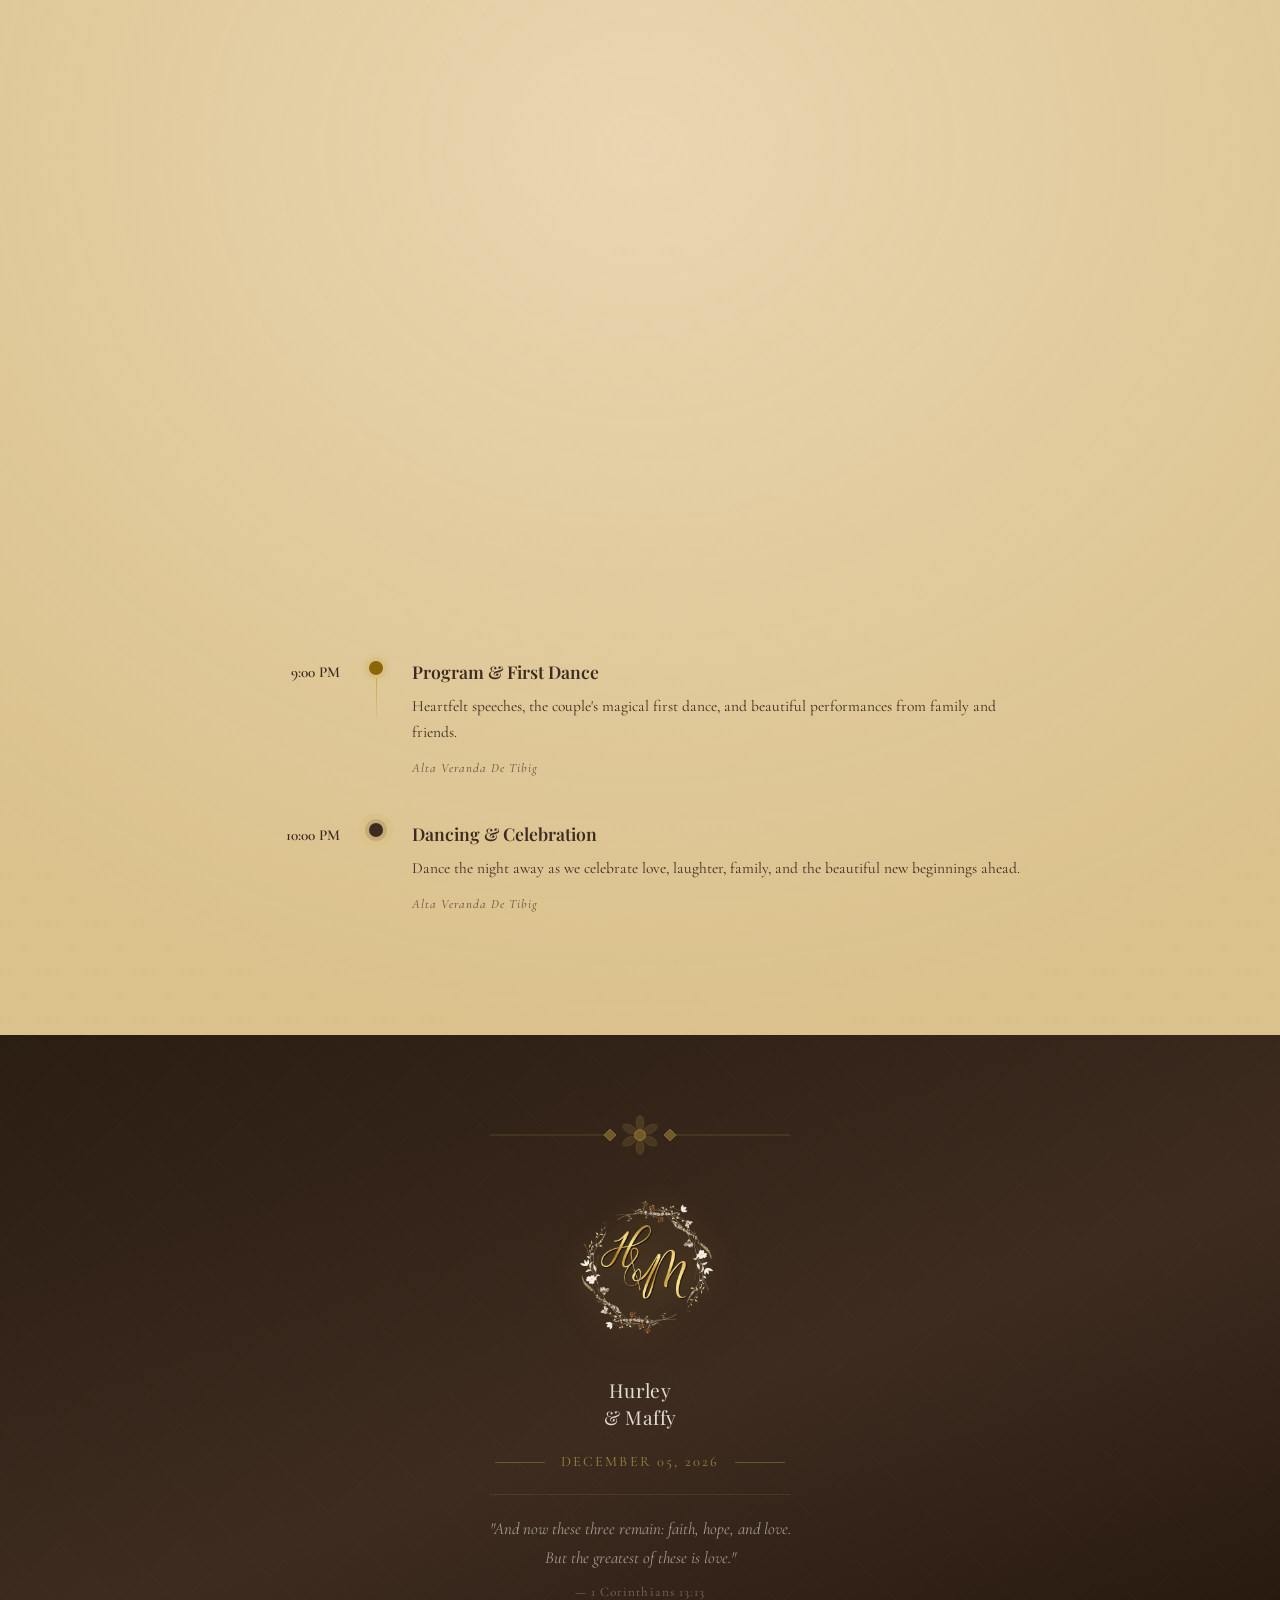
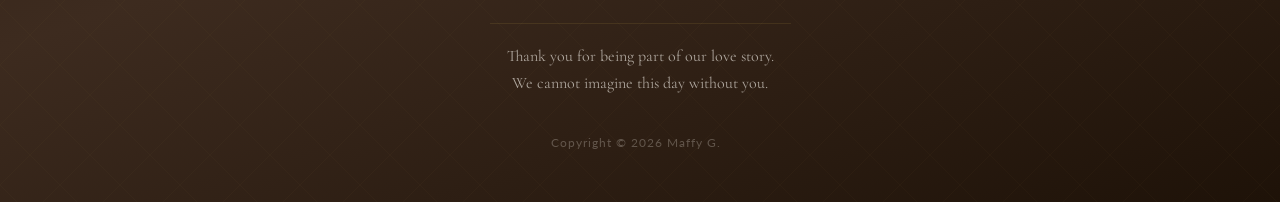
==== commit f5602624: "fixed invitation > fixed invitation" ====
--- a/index.html
+++ b/index.html
@@ -41,8 +41,9 @@
       </div>
 
       <div class="env-scene">
-        <!-- Envelope -->
-        <div class="envelope" id="envelope">
+        <!-- Envelope (CSS — hidden, GIF used instead) -->
+        <div class="envelope" id="envelope" style="display:none">
+
           <!-- Flap (folds backward on open) -->
           <div class="env-flap" id="envFlap" aria-hidden="true">
             <div class="env-flap-face"></div>
@@ -1255,11 +1256,17 @@
           </div>
         </div>
 
+        <!-- GIF envelope — visible, hidden button triggers the animation -->
+        <div class="gif-wrap">
+          <!-- Canvas shows first frame (static) until button is clicked -->
+          <canvas id="gifCanvas" class="envelope-gif"></canvas>
+          <!-- Actual GIF — loaded only on click so it starts from frame 1 -->
+          <img id="envelopeGif" class="envelope-gif" src="" alt="Envelope opening" style="display:none" aria-hidden="true" />
+          <!-- Invisible button covering the whole envelope -->
+          <button id="envOpenBtn" class="env-open-btn" aria-label="Open invitation"></button>
+        </div>
+
         <!-- Names + date below the envelope -->
-        <div class="env-caption">
-          <p class="env-names-text">Hurley <em>&amp;</em> Maffy</p>
-          <p class="env-date-text">December 05, 2026</p>
-        </div>
       </div>
 
       <p class="splash-note">🎵 With music</p>
--- a/styles.css
+++ b/styles.css
@@ -387,7 +387,7 @@
   height: 100%;
   background-color: #FFFEF8;
   background-image:
-    url("data:image/svg+xml,%3Csvg width='18' height='18' viewBox='0 0 18 18' xmlns='http://www.w3.org/2000/svg'%3E%3Cg fill='none' stroke='%23C9A84C' stroke-width='0.35' opacity='0.06'%3E%3Cpath d='M0 18L18 0'/%3E%3Cpath d='M0 0L18 18'/%3E%3C/g%3E%3C/svg%3E"),
+    url("data:image/svg+xml,%3Csvg width='18' height='18' viewBox='0 0 18 18' xmlns='http://www.w3.org/2020/svg'%3E%3Cg fill='none' stroke='%23C9A84C' stroke-width='0.35' opacity='0.06'%3E%3Cpath d='M0 18L18 0'/%3E%3Cpath d='M0 0L18 18'/%3E%3C/g%3E%3C/svg%3E"),
     linear-gradient(175deg, #FFFEFA 0%, #F8F0DC 100%);
   border: 1px solid rgba(180,140,55,.25);
   border-radius: 2px;
@@ -414,6 +414,28 @@
 .envelope.open .env-card {
   transform: translateY(0);
 }
+
+/* ── GIF envelope ── */
+.gif-wrap {
+  position: relative;
+  display: inline-block;
+}
+.envelope-gif {
+  display: block;
+  width: clamp(300px, 80vw, 520px);
+  height: auto;
+  filter: drop-shadow(0 28px 48px rgba(0,0,0,.55));
+}
+/* Invisible button covering the full envelope — cursor shows it's clickable */
+.env-open-btn {
+  position: absolute;
+  inset: 0;
+  background: transparent;
+  border: none;
+  cursor: pointer;
+  z-index: 10;
+}
+
 .ec-pre {
   font-family: var(--ff-elegant, 'Cormorant Garamond', serif);
   font-size: clamp(.55rem, 1.2vw, .68rem);
@@ -560,7 +582,7 @@
 .env-seal.clicked + .seal-hint { opacity: 0; }
 
 /* ── Caption below envelope ── */
-.env-caption { text-align: center; }
+.env-caption { text-align: center; display: none; }
 
 .env-names-text {
   font-family: var(--ff-script);
@@ -2460,6 +2482,9 @@
 /* ── 17 · RESPONSIVE ────────────────────────────────────────── */
 @media (max-width: 768px) {
 
+  .ec-divider { display: none; }
+  .env-card { gap: .2rem; padding: .5rem .8rem; }
+
   .section { padding: 5rem 1.2rem; }
 
   /* hero */
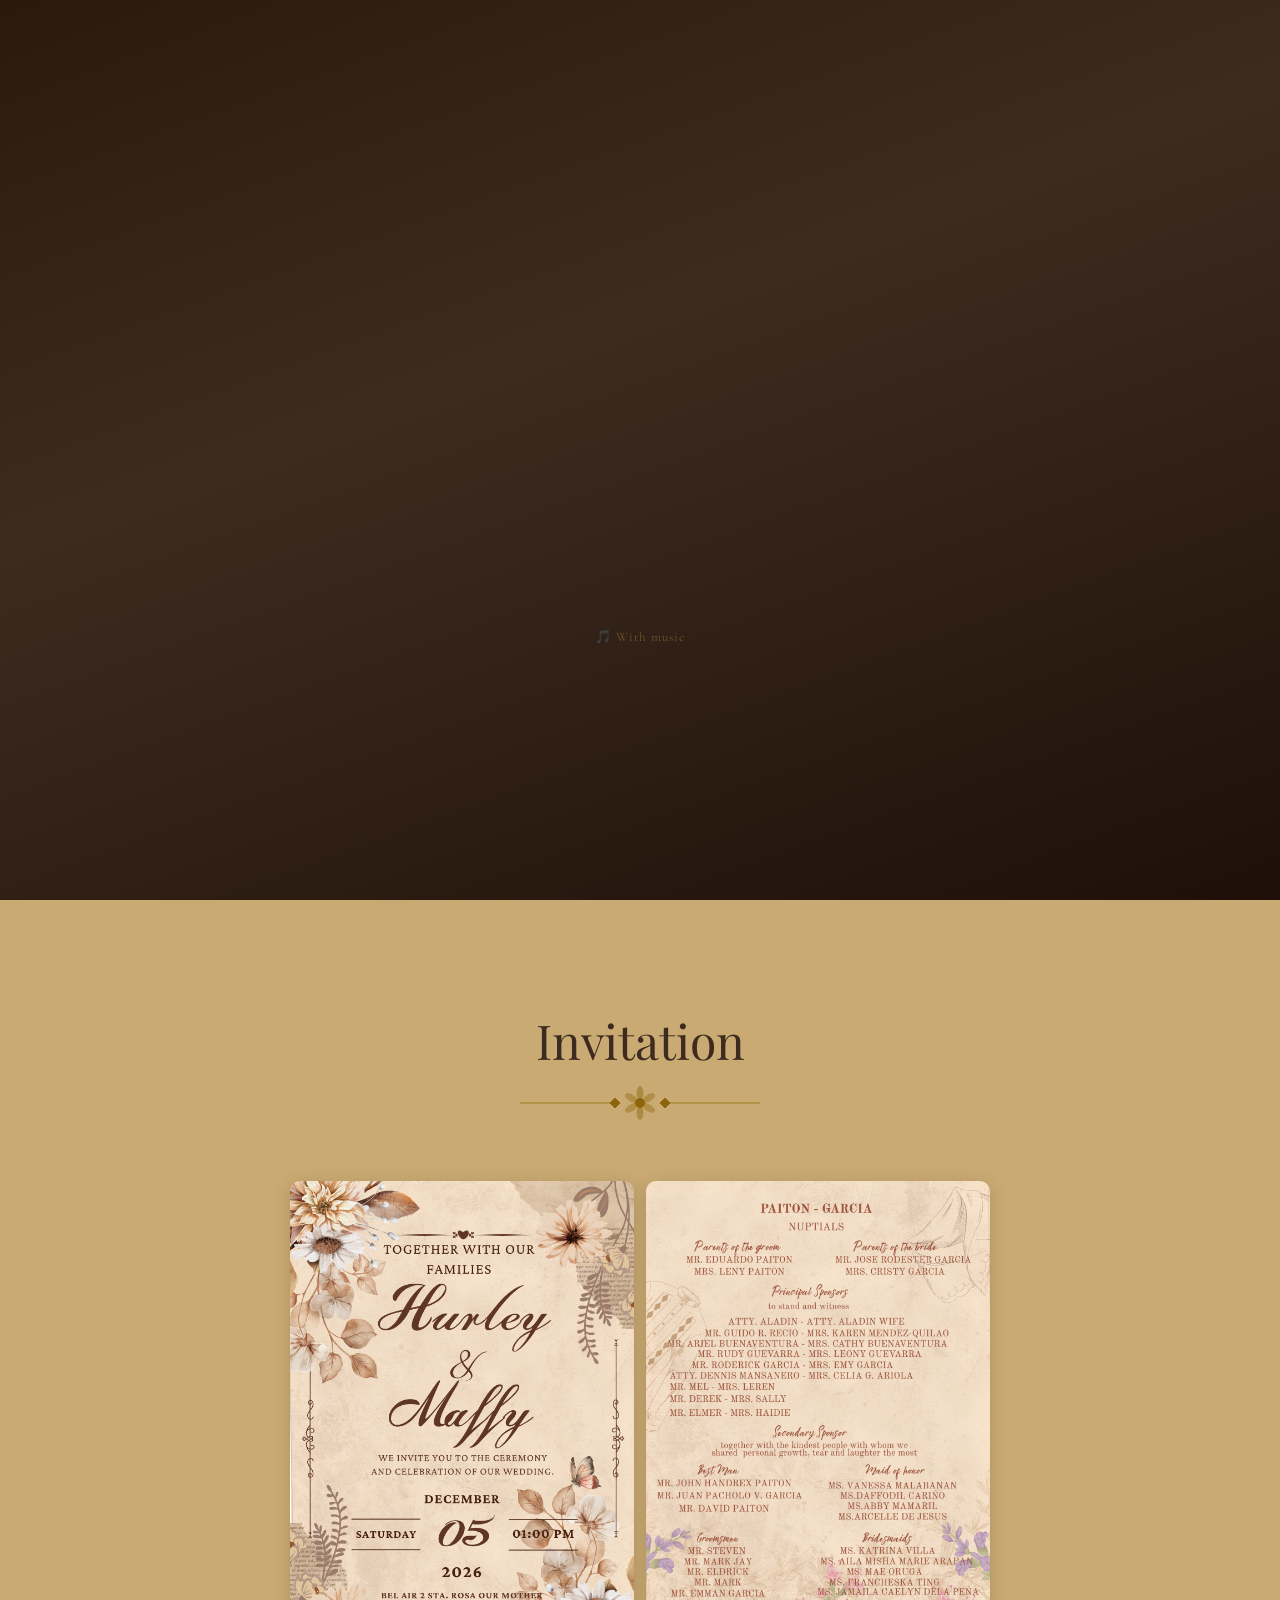
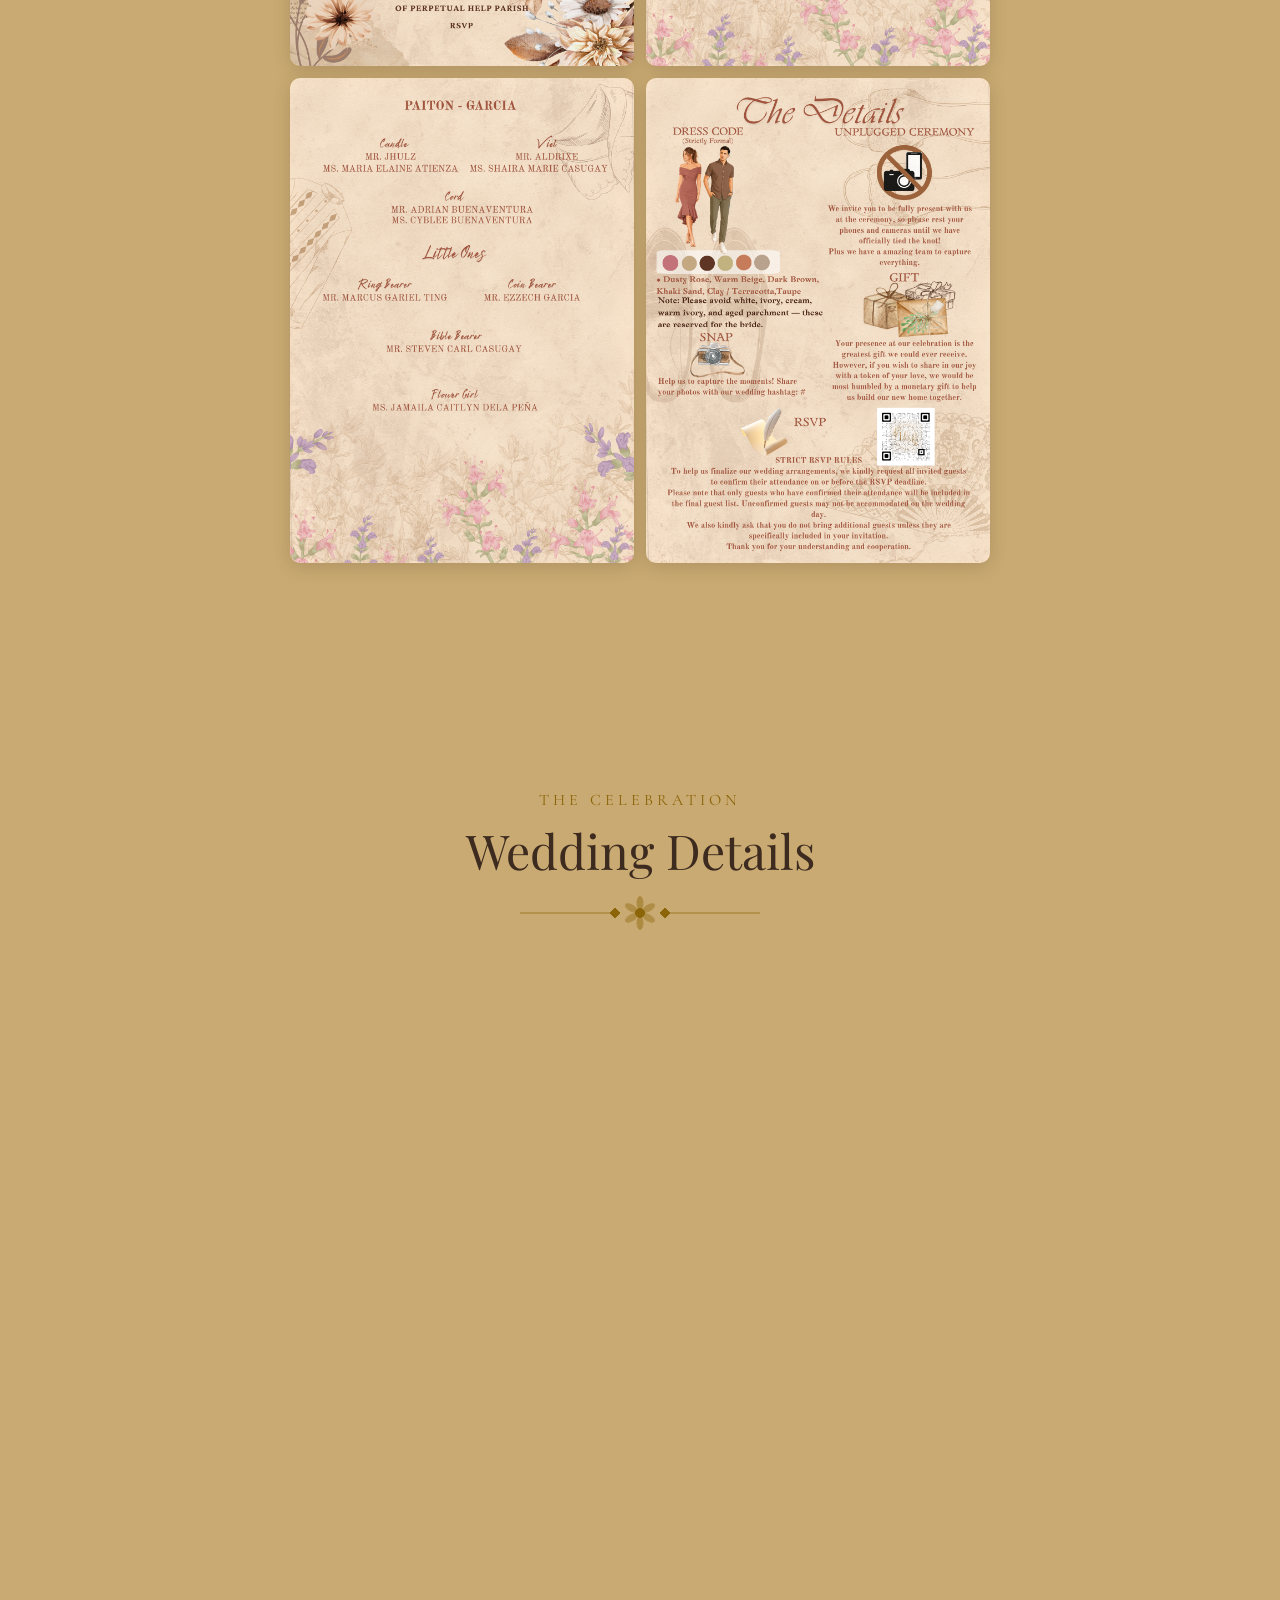
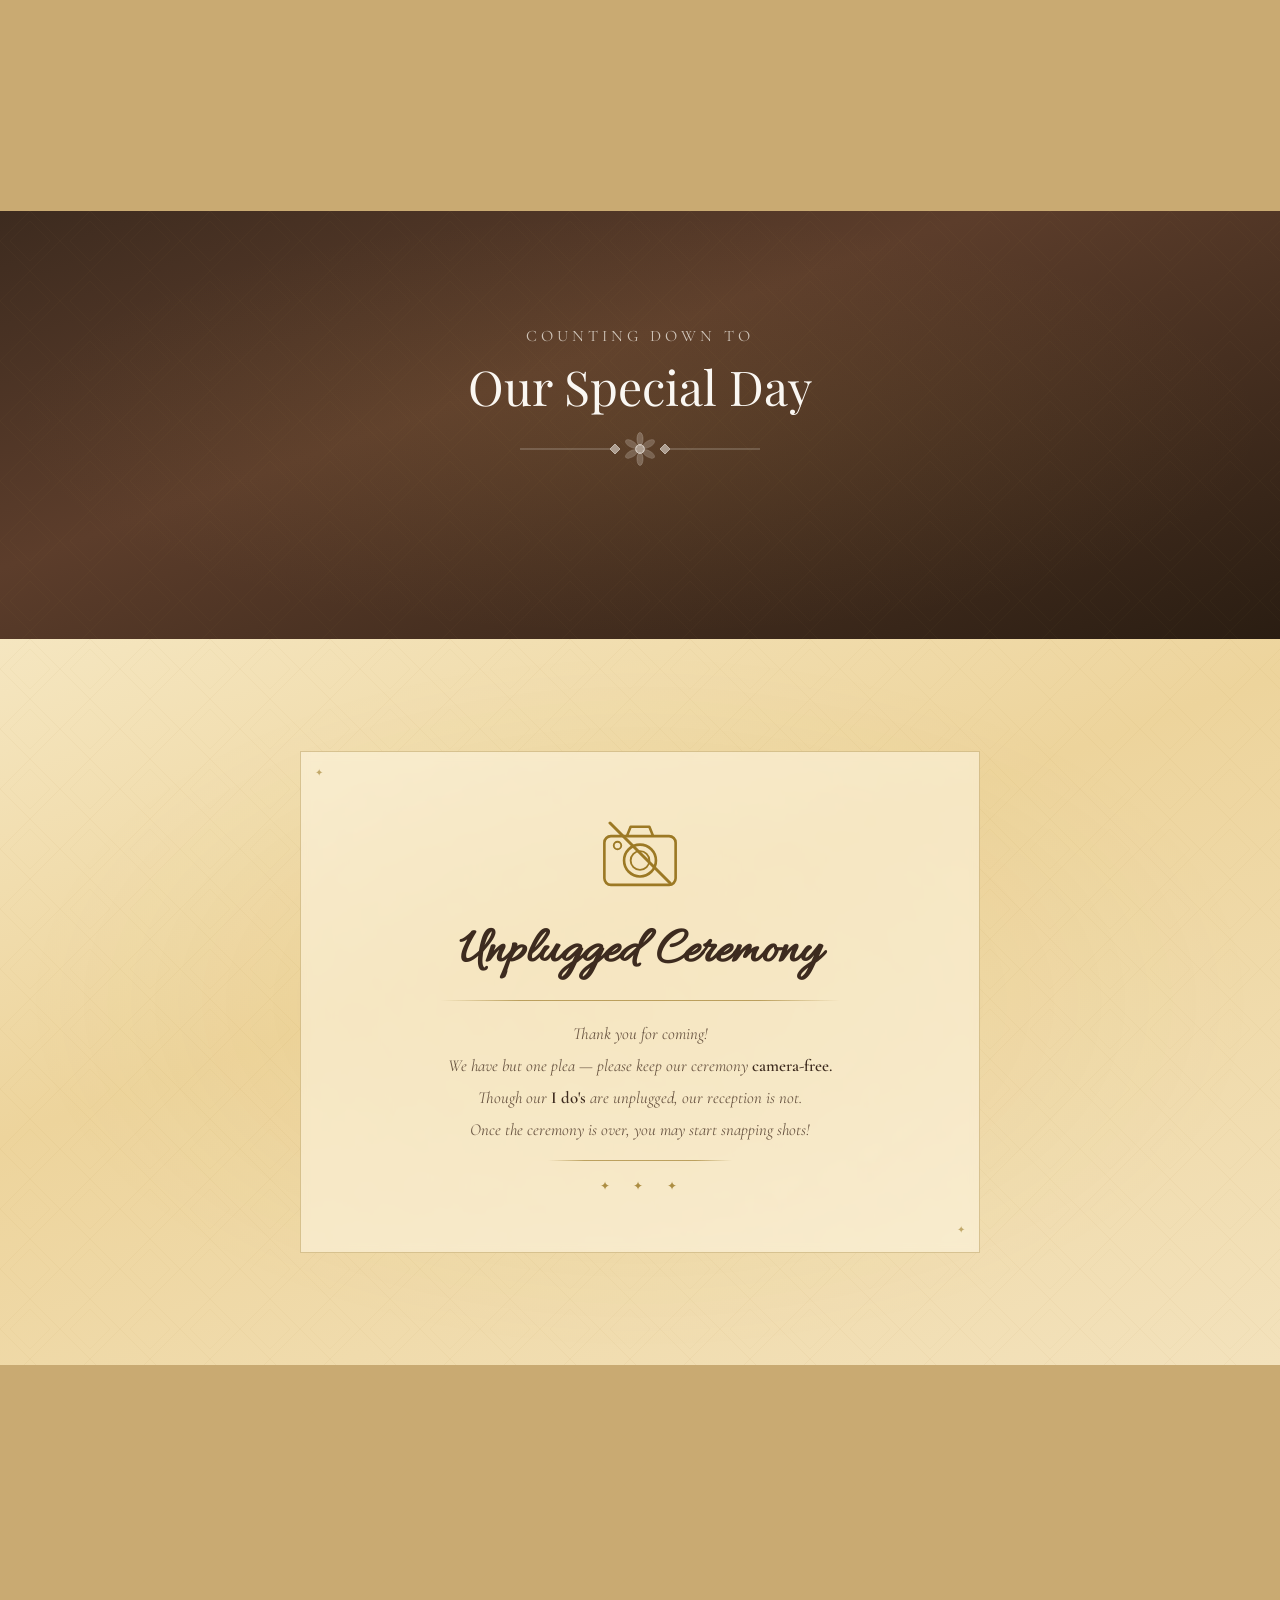
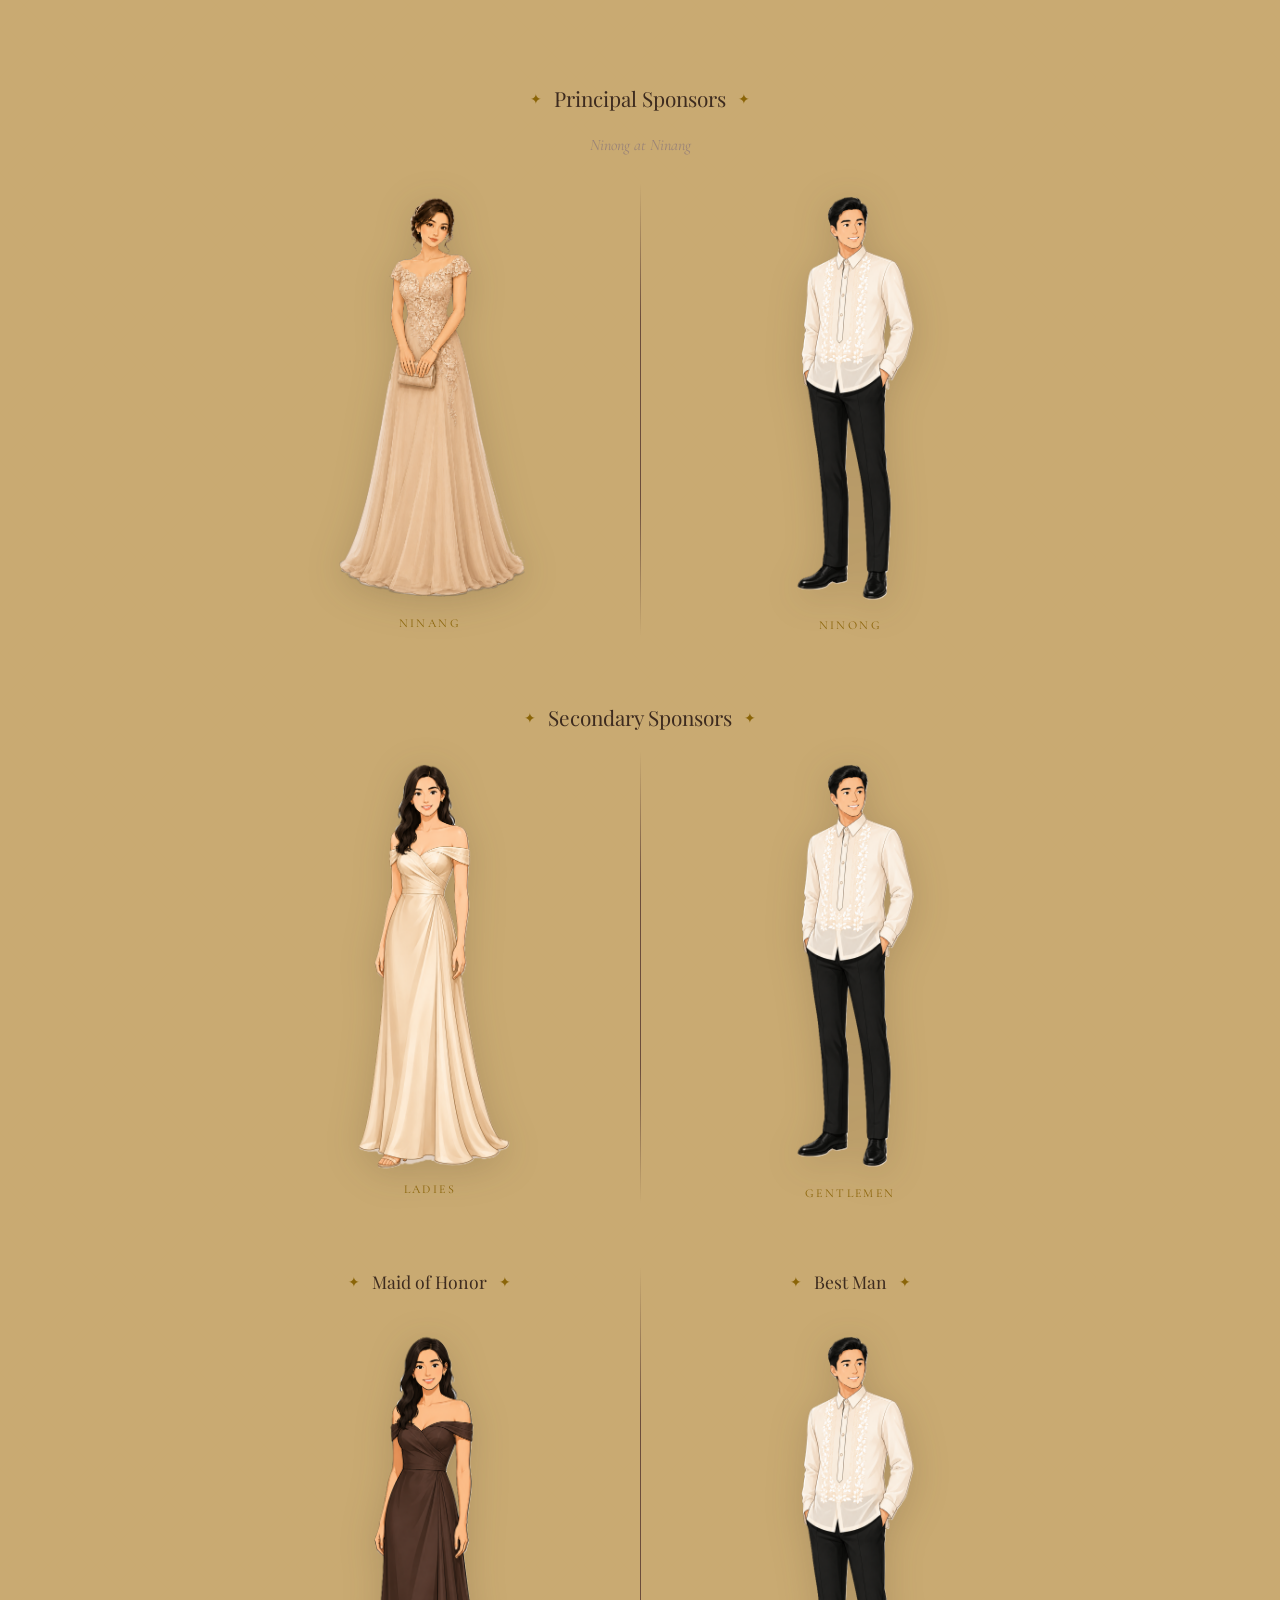
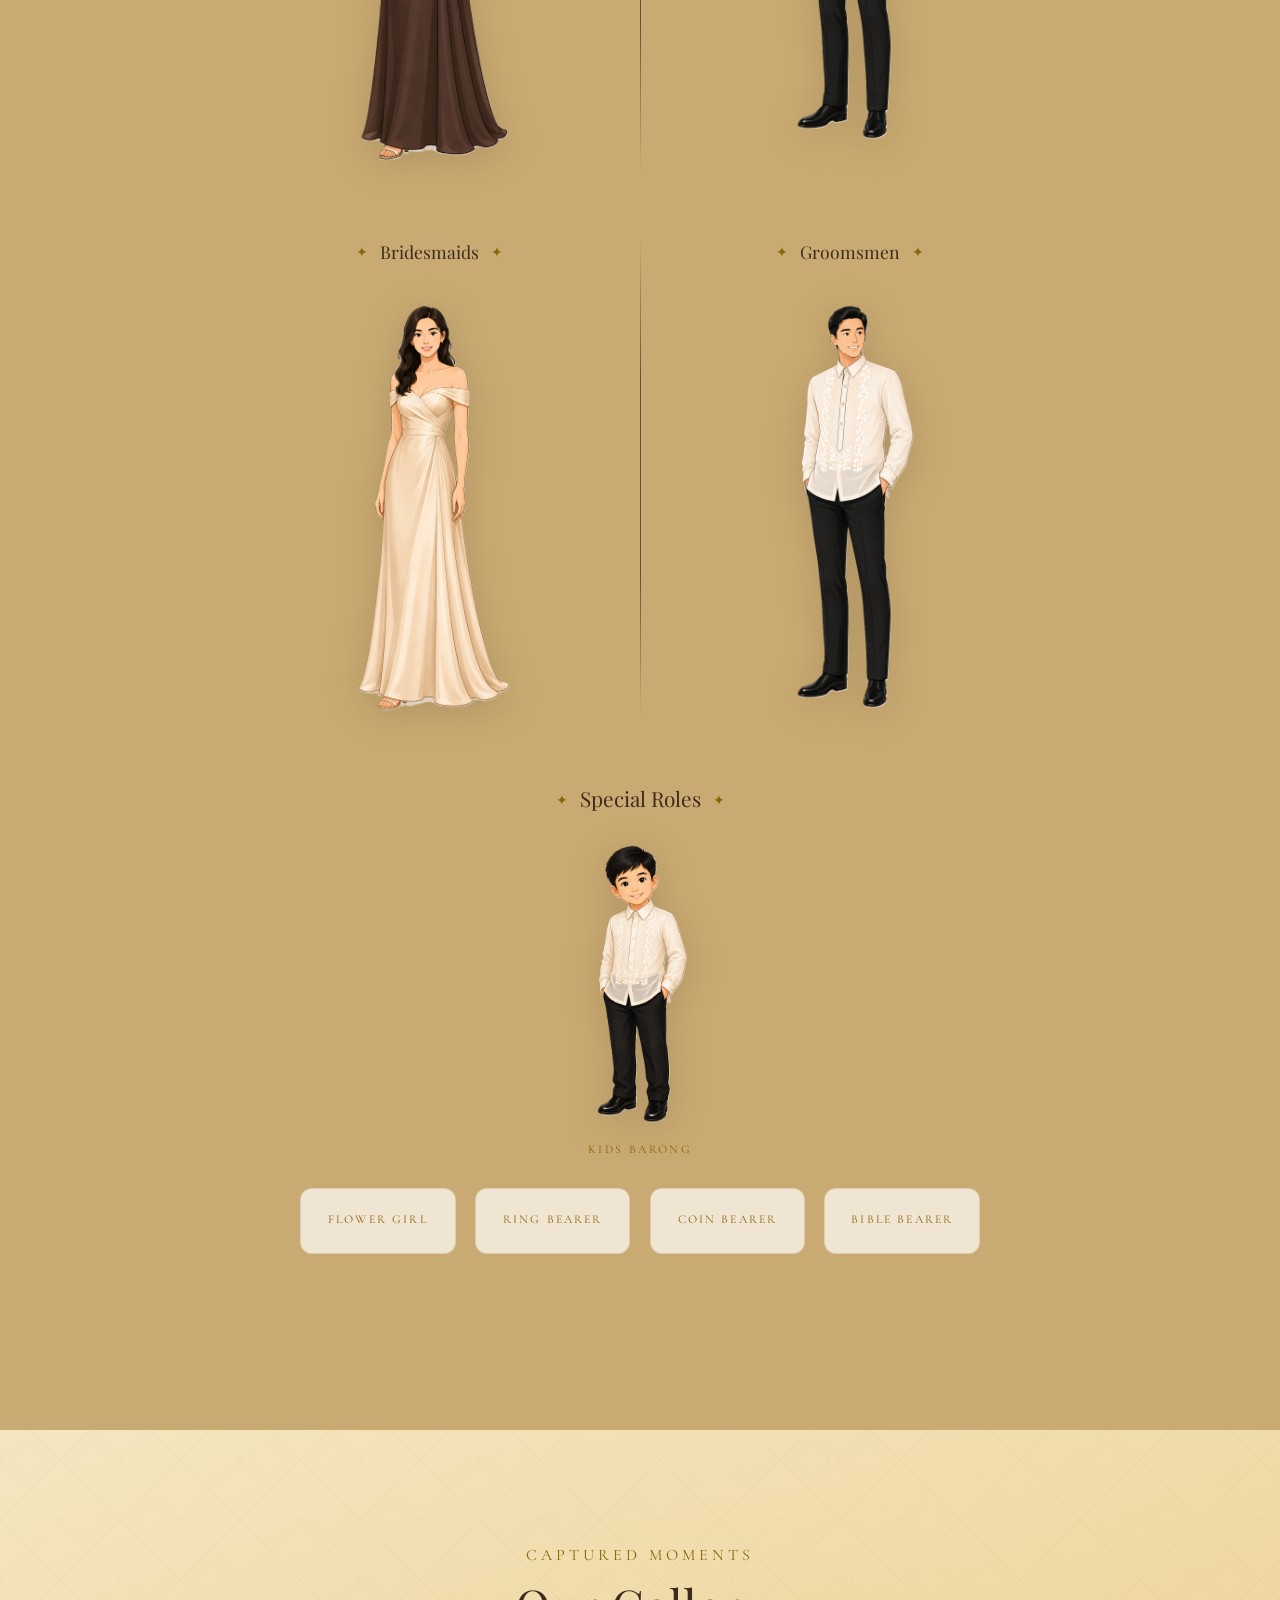
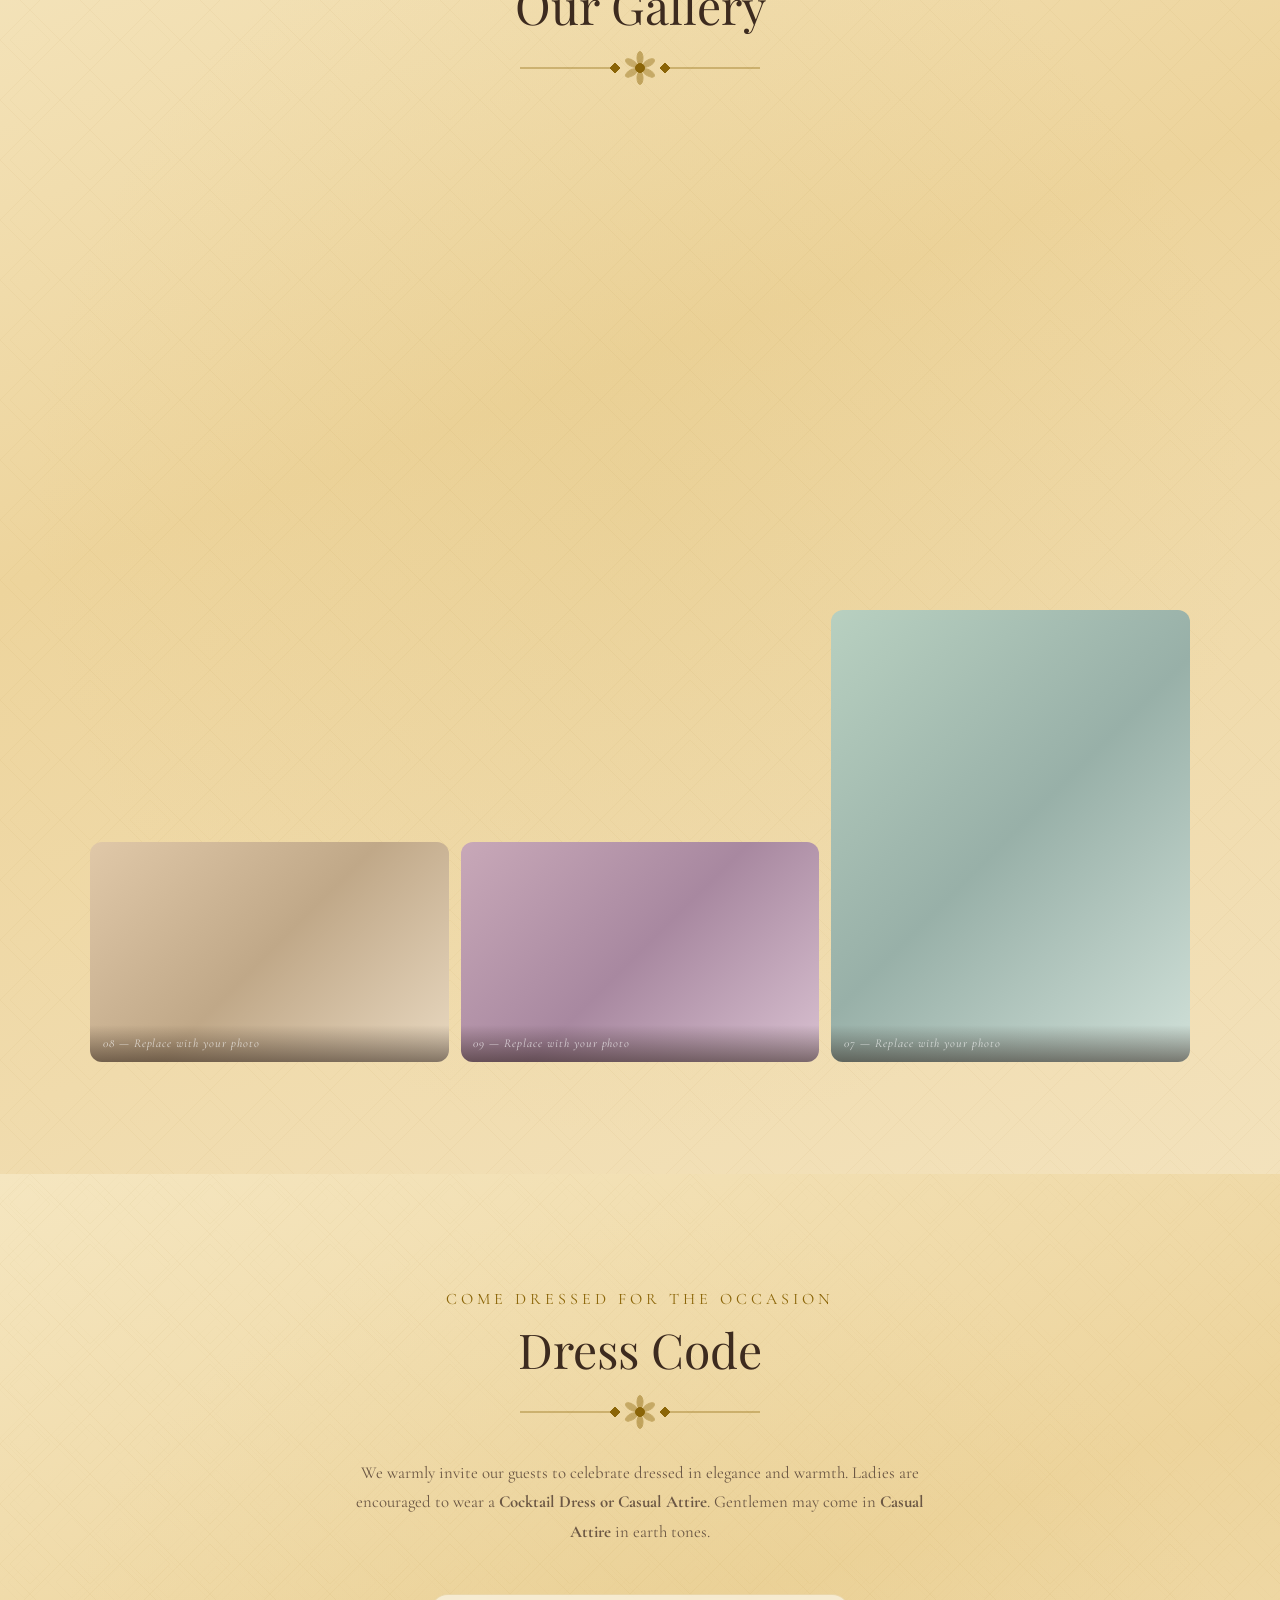
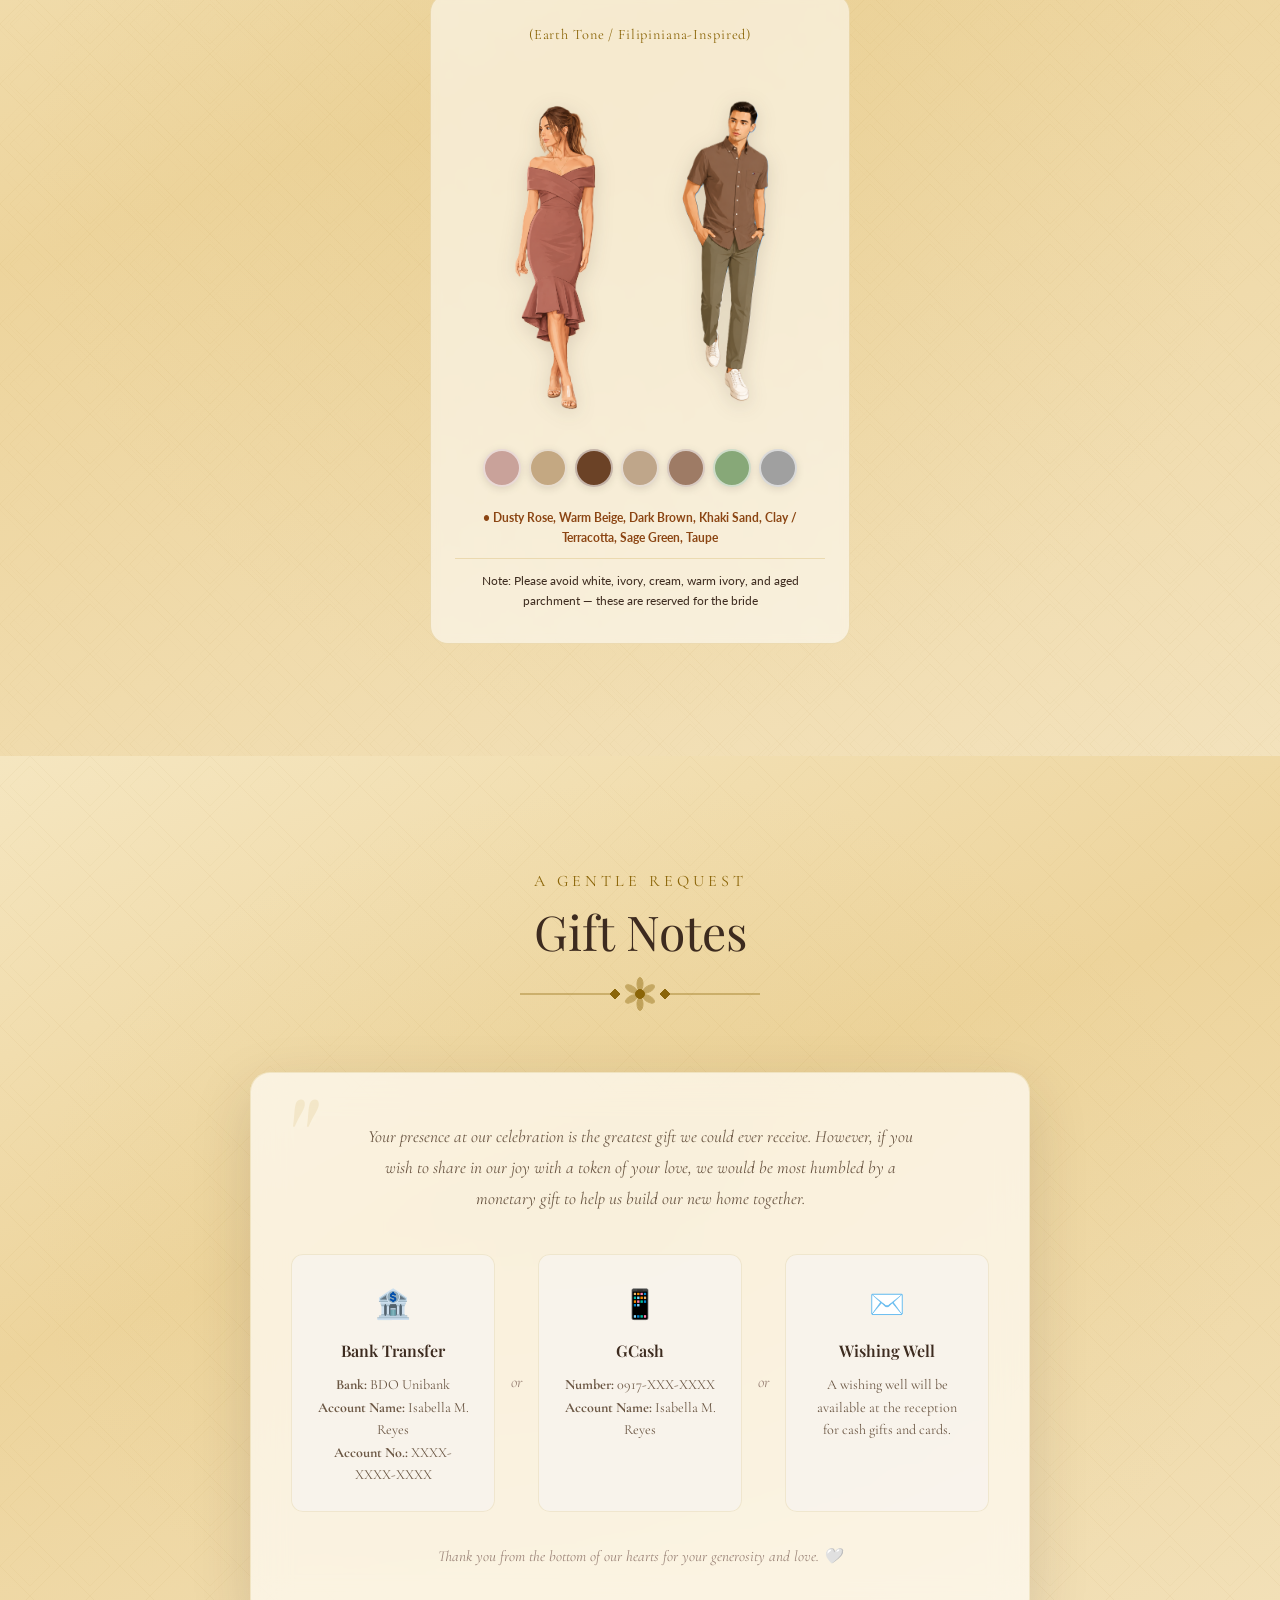
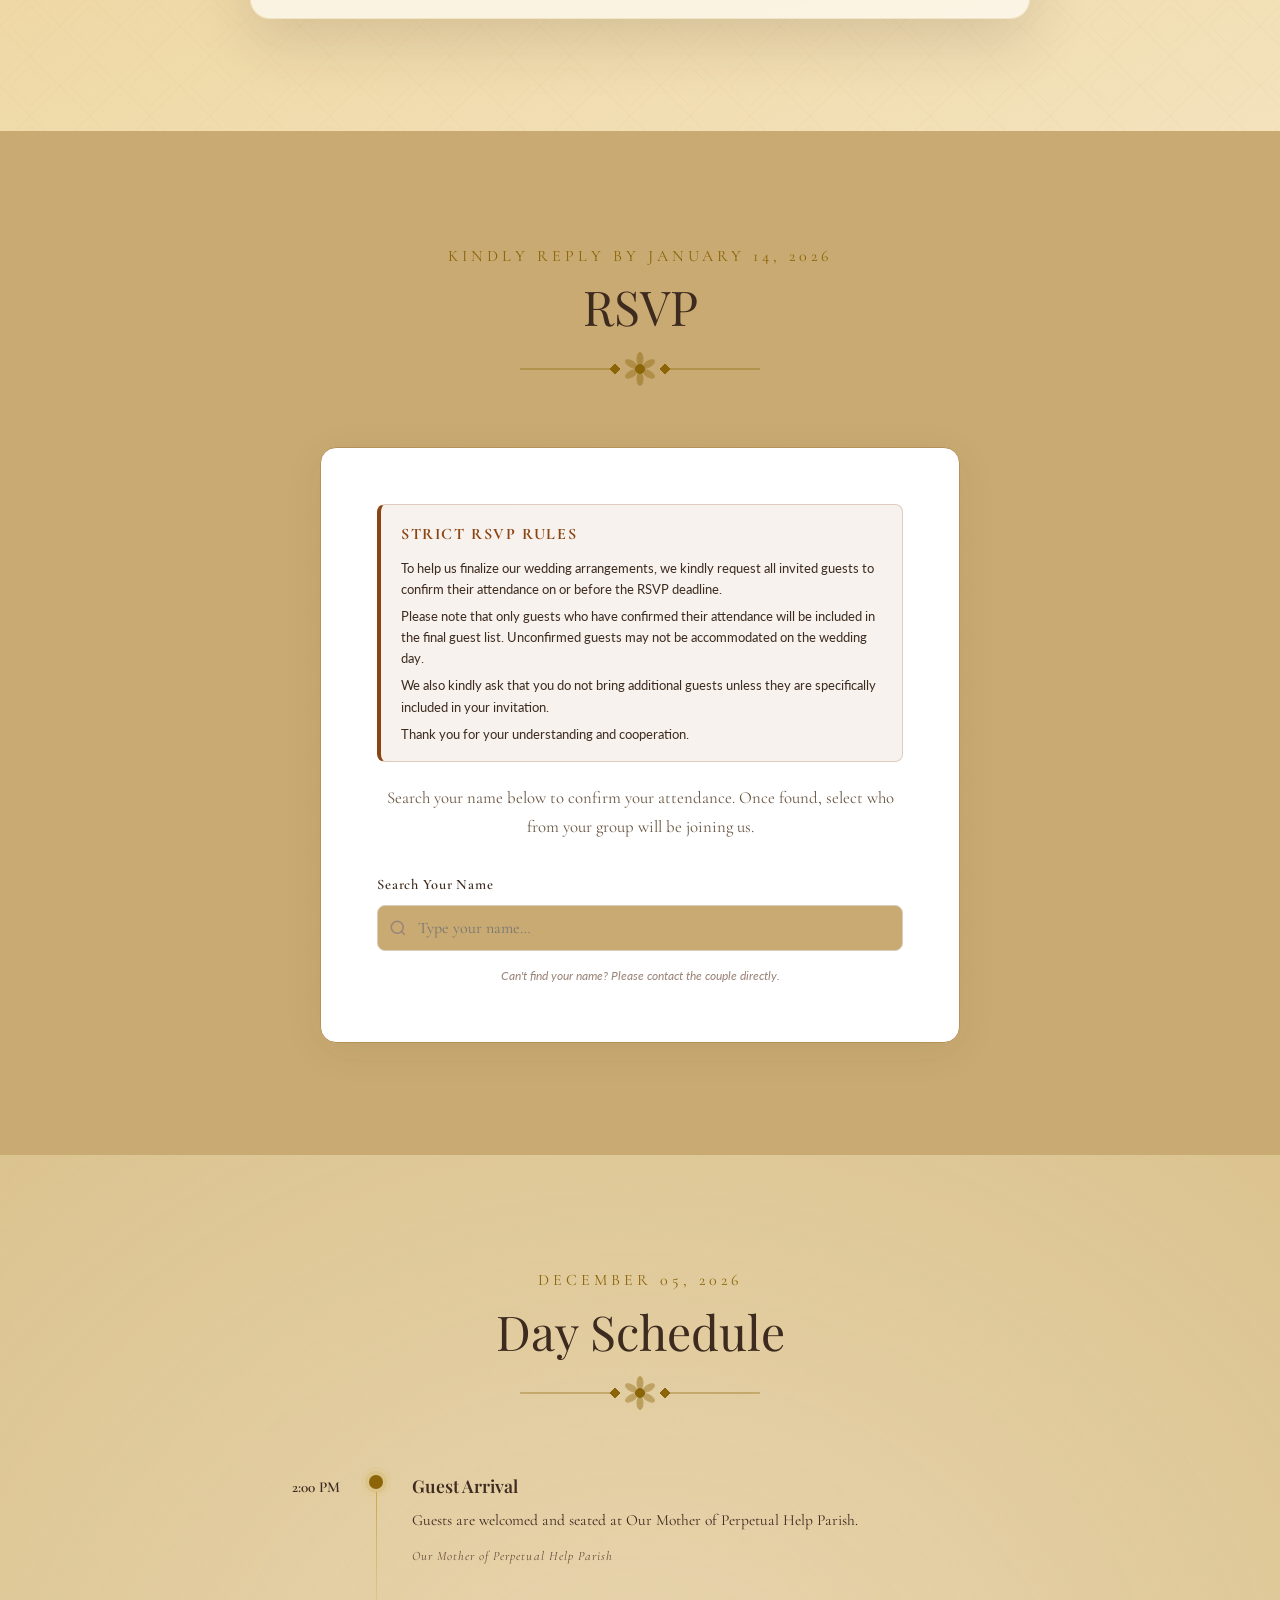
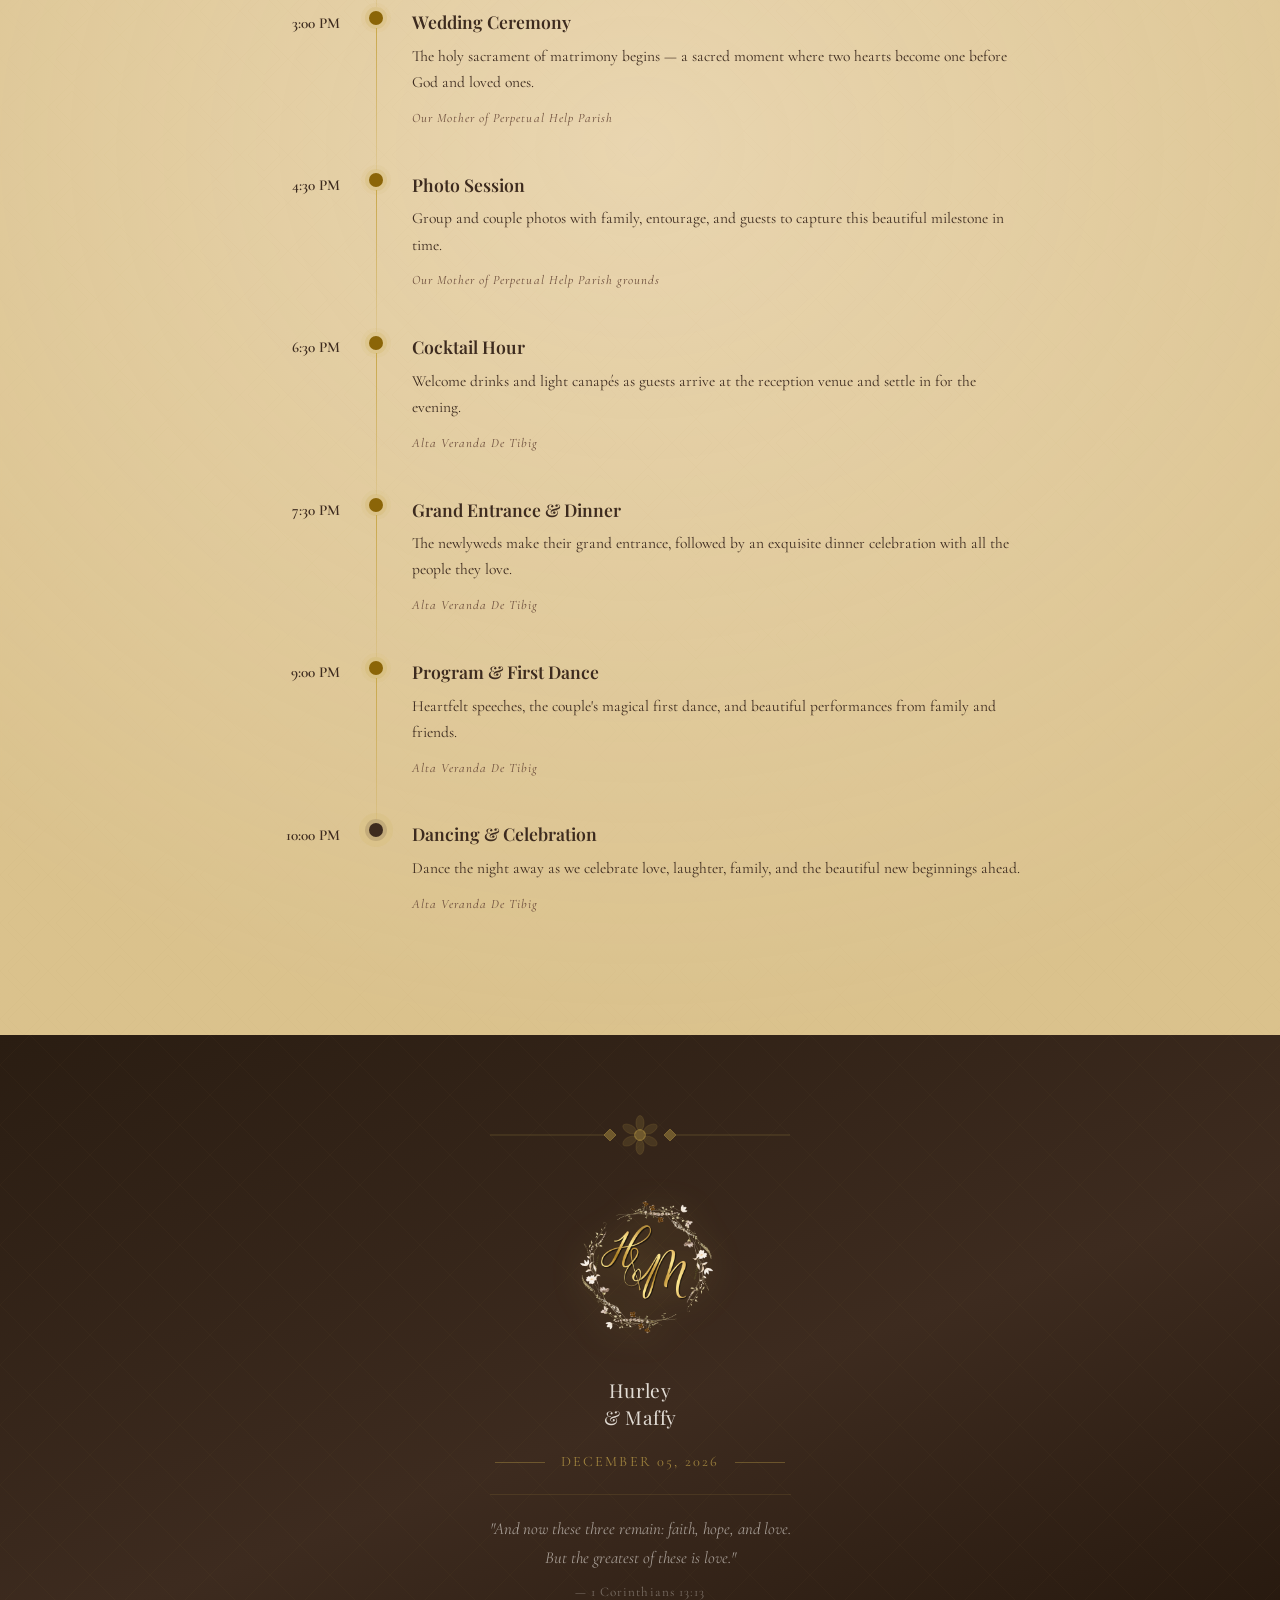
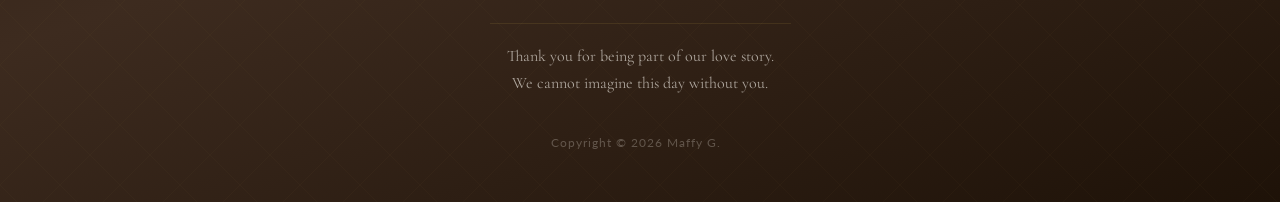
==== commit 32f1a856: "index > fixed" ====
--- a/index.html
+++ b/index.html
@@ -1911,7 +1911,104 @@
         </div>
       </section>
 
-      <!-- ░░ 4 · UNPLUGGED CEREMONY ░░ -->
+      <!-- ░░ 4 · COUNTDOWN ░░ -->
+      <section class="section countdown-section" id="countdown">
+        <div class="cd-bg" aria-hidden="true"></div>
+        <div class="container">
+          <header class="section-header reveal-up">
+            <p class="pre-title light">Counting Down To</p>
+            <h2 class="section-title light">Our Special Day</h2>
+            <div class="ornament-divider light" aria-hidden="true">
+              <svg viewBox="0 0 240 28">
+                <line x1="0" y1="14" x2="90" y2="14" stroke-width="0.7" />
+                <polygon points="95,9 100,14 95,19 90,14" />
+                <g transform="translate(120,14)">
+                  <circle r="4.5" />
+                  <ellipse cy="-10" rx="3" ry="6.5" opacity=".45" />
+                  <ellipse
+                    cy="-10"
+                    rx="3"
+                    ry="6.5"
+                    transform="rotate(60)"
+                    opacity=".4"
+                  />
+                  <ellipse
+                    cy="-10"
+                    rx="3"
+                    ry="6.5"
+                    transform="rotate(120)"
+                    opacity=".4"
+                  />
+                  <ellipse
+                    cy="-10"
+                    rx="3"
+                    ry="6.5"
+                    transform="rotate(180)"
+                    opacity=".45"
+                  />
+                  <ellipse
+                    cy="-10"
+                    rx="3"
+                    ry="6.5"
+                    transform="rotate(240)"
+                    opacity=".4"
+                  />
+                  <ellipse
+                    cy="-10"
+                    rx="3"
+                    ry="6.5"
+                    transform="rotate(300)"
+                    opacity=".4"
+                  />
+                </g>
+                <polygon points="145,9 140,14 145,19 150,14" />
+                <line x1="150" y1="14" x2="240" y2="14" stroke-width="0.7" />
+              </svg>
+            </div>
+          </header>
+
+          <div
+            class="countdown-wrap"
+            id="countdownTimer"
+            aria-live="polite"
+            aria-label="Countdown to wedding"
+          >
+            <div class="cd-unit reveal-scale" style="--cd: 0.05s">
+              <div class="cd-card">
+                <span class="cd-num" id="cdDays">000</span>
+              </div>
+              <span class="cd-lbl">Days</span>
+            </div>
+            <span class="cd-sep reveal-fade" style="--cd: 0.15s">:</span>
+            <div class="cd-unit reveal-scale" style="--cd: 0.2s">
+              <div class="cd-card">
+                <span class="cd-num" id="cdHours">00</span>
+              </div>
+              <span class="cd-lbl">Hours</span>
+            </div>
+            <span class="cd-sep reveal-fade" style="--cd: 0.3s">:</span>
+            <div class="cd-unit reveal-scale" style="--cd: 0.35s">
+              <div class="cd-card">
+                <span class="cd-num" id="cdMins">00</span>
+              </div>
+              <span class="cd-lbl">Minutes</span>
+            </div>
+            <span class="cd-sep reveal-fade" style="--cd: 0.45s">:</span>
+            <div class="cd-unit reveal-scale" style="--cd: 0.5s">
+              <div class="cd-card">
+                <span class="cd-num" id="cdSecs">00</span>
+              </div>
+              <span class="cd-lbl">Seconds</span>
+            </div>
+          </div>
+
+          <p class="cd-footer reveal-fade">
+            December 05, 2026 · 2:00 PM · Manila, Philippines
+          </p>
+        </div>
+      </section>
+
+      <!-- ░░ 5 · UNPLUGGED CEREMONY ░░ -->
       <section class="section unplugged-section" id="unplugged">
         <div class="container">
           <div class="unp-card reveal-up">
@@ -1994,103 +2091,6 @@
             <!-- ornament dots -->
             <p class="unp-dots" aria-hidden="true">✦ &nbsp; ✦ &nbsp; ✦</p>
           </div>
-        </div>
-      </section>
-
-      <!-- ░░ 5 · COUNTDOWN ░░ -->
-      <section class="section countdown-section" id="countdown">
-        <div class="cd-bg" aria-hidden="true"></div>
-        <div class="container">
-          <header class="section-header reveal-up">
-            <p class="pre-title light">Counting Down To</p>
-            <h2 class="section-title light">Our Special Day</h2>
-            <div class="ornament-divider light" aria-hidden="true">
-              <svg viewBox="0 0 240 28">
-                <line x1="0" y1="14" x2="90" y2="14" stroke-width="0.7" />
-                <polygon points="95,9 100,14 95,19 90,14" />
-                <g transform="translate(120,14)">
-                  <circle r="4.5" />
-                  <ellipse cy="-10" rx="3" ry="6.5" opacity=".45" />
-                  <ellipse
-                    cy="-10"
-                    rx="3"
-                    ry="6.5"
-                    transform="rotate(60)"
-                    opacity=".4"
-                  />
-                  <ellipse
-                    cy="-10"
-                    rx="3"
-                    ry="6.5"
-                    transform="rotate(120)"
-                    opacity=".4"
-                  />
-                  <ellipse
-                    cy="-10"
-                    rx="3"
-                    ry="6.5"
-                    transform="rotate(180)"
-                    opacity=".45"
-                  />
-                  <ellipse
-                    cy="-10"
-                    rx="3"
-                    ry="6.5"
-                    transform="rotate(240)"
-                    opacity=".4"
-                  />
-                  <ellipse
-                    cy="-10"
-                    rx="3"
-                    ry="6.5"
-                    transform="rotate(300)"
-                    opacity=".4"
-                  />
-                </g>
-                <polygon points="145,9 140,14 145,19 150,14" />
-                <line x1="150" y1="14" x2="240" y2="14" stroke-width="0.7" />
-              </svg>
-            </div>
-          </header>
-
-          <div
-            class="countdown-wrap"
-            id="countdownTimer"
-            aria-live="polite"
-            aria-label="Countdown to wedding"
-          >
-            <div class="cd-unit reveal-scale" style="--cd: 0.05s">
-              <div class="cd-card">
-                <span class="cd-num" id="cdDays">000</span>
-              </div>
-              <span class="cd-lbl">Days</span>
-            </div>
-            <span class="cd-sep reveal-fade" style="--cd: 0.15s">:</span>
-            <div class="cd-unit reveal-scale" style="--cd: 0.2s">
-              <div class="cd-card">
-                <span class="cd-num" id="cdHours">00</span>
-              </div>
-              <span class="cd-lbl">Hours</span>
-            </div>
-            <span class="cd-sep reveal-fade" style="--cd: 0.3s">:</span>
-            <div class="cd-unit reveal-scale" style="--cd: 0.35s">
-              <div class="cd-card">
-                <span class="cd-num" id="cdMins">00</span>
-              </div>
-              <span class="cd-lbl">Minutes</span>
-            </div>
-            <span class="cd-sep reveal-fade" style="--cd: 0.45s">:</span>
-            <div class="cd-unit reveal-scale" style="--cd: 0.5s">
-              <div class="cd-card">
-                <span class="cd-num" id="cdSecs">00</span>
-              </div>
-              <span class="cd-lbl">Seconds</span>
-            </div>
-          </div>
-
-          <p class="cd-footer reveal-fade">
-            December 05, 2026 · 2:00 PM · Manila, Philippines
-          </p>
         </div>
       </section>
 
